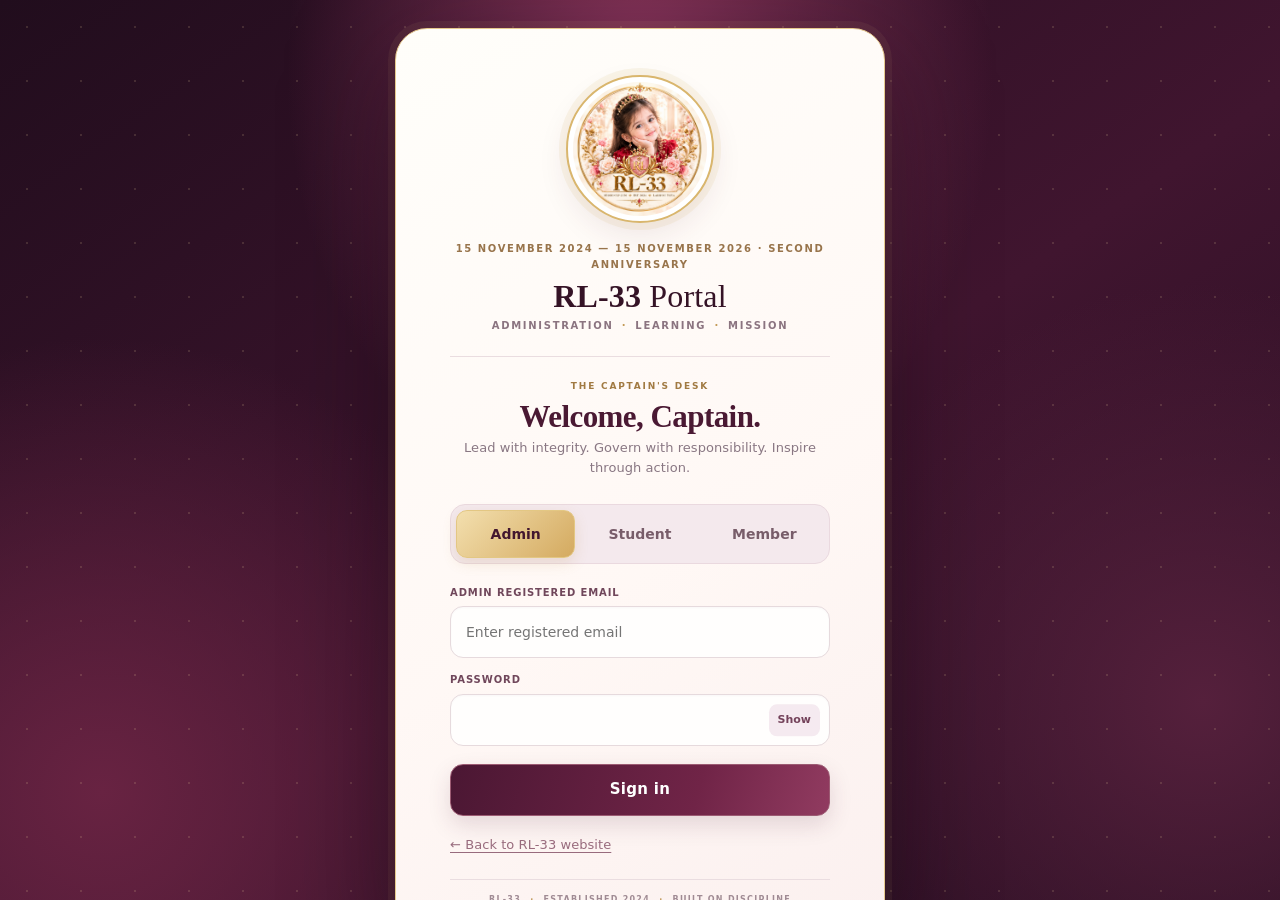
==== institute-portal/index.html @ 086f8e81 "Add files via upload" ====
<!doctype html>
<html lang="en">
<head>
<meta charset="utf-8">
<meta name="viewport" content="width=device-width,initial-scale=1">
<meta name="theme-color" content="#351326">

<title>RL-33 | Second Anniversary Royal Command Centre</title>

<meta name="description" content="RL-33 Second Anniversary 2026 Royal Command Centre provides secure member and institute management for Nursery to Class 8 students in Delhi, with student progress tracking, learning support and educational resources.">

<meta name="robots" content="index, follow">

<style>
:root{--nav:#071a3a;--nav2:#0e2b5e;--gold:#c99a35;--ink:#172033;--muted:#6b7890;--bg:#f5f7fb;--card:#fff;--line:#e5e9f1;--purple:#7157e8;--green:#14866f;--red:#c84655;--amber:#ad741c}*{box-sizing:border-box}body{margin:0;font:14px/1.5 Inter,system-ui,Segoe UI,sans-serif;background:var(--bg);color:var(--ink)}button,input,select,textarea{font:inherit}.hidden{display:none!important}.btn{border:0;border-radius:11px;padding:10px 15px;font-weight:800;cursor:pointer}.primary{background:linear-gradient(135deg,#183b76,#7157e8);color:#fff}.gold{background:linear-gradient(135deg,#a97920,#d7ad55);color:#fff}.light{background:#fff;border:1px solid var(--line);color:#42506a}.danger{background:#fff0f1;color:#b73545}.field{width:100%;padding:11px;border:1px solid #dce2ec;border-radius:10px;background:#fff}.grid2{display:grid;grid-template-columns:1fr 1fr;gap:14px}.grid3{display:grid;grid-template-columns:repeat(3,1fr);gap:14px}.card{background:#fff;border:1px solid var(--line);border-radius:18px;box-shadow:0 8px 28px #1720330b}.pad{padding:20px}.muted{color:var(--muted)}.badge{display:inline-block;padding:5px 9px;border-radius:20px;font-size:11px;font-weight:800;background:#edf1f7}.ok{background:#e6f8f2;color:#14715f}.warn{background:#fff3dc;color:#94600d}.bad{background:#ffebee;color:#ae3847}.login{position:fixed;inset:0;z-index:50;display:grid;place-items:center;padding:20px;background:radial-gradient(circle at 80% 0,#263e76,#09162e 55%,#050b16)}.login-card{width:min(470px,100%);background:#fff;border-radius:25px;padding:28px;box-shadow:0 30px 90px #0008}.login-brand{display:flex;align-items:center;gap:14px}.login-brand img{width:64px;height:64px;object-fit:contain}.tabs{display:grid;grid-template-columns:repeat(3,1fr);gap:6px;background:#f0f3f8;padding:5px;border-radius:13px;margin:20px 0}.tabs button{border:0;background:transparent;padding:10px;border-radius:9px;font-weight:800;color:#6b7890}.tabs button.active{background:#fff;color:#173b77;box-shadow:0 3px 12px #00000012}.shell{min-height:100vh;display:flex}.side{width:250px;background:linear-gradient(170deg,#06152f,#0b2856);color:#dce5f4;padding:20px 14px;position:fixed;inset:0 auto 0 0;overflow:auto}.side-brand{display:flex;gap:11px;align-items:center;padding:8px 8px 20px;border-bottom:1px solid #ffffff20}.side-brand img{width:44px;height:44px;object-fit:contain;background:#fff;border-radius:12px}.nav{display:grid;gap:5px;margin-top:18px}.nav button{border:0;background:transparent;color:#b9c6da;text-align:left;padding:11px 13px;border-radius:10px;font-weight:700}.nav button:hover,.nav button.active{background:#ffffff13;color:#fff}.main{margin-left:250px;min-width:0;width:100%}.top{height:70px;background:#ffffffee;border-bottom:1px solid var(--line);display:flex;align-items:center;justify-content:space-between;padding:0 28px;position:sticky;top:0;z-index:5}.content{padding:26px;max-width:1500px;margin:auto}.page{display:none}.page.active{display:block}.hero{padding:26px;border-radius:22px;background:linear-gradient(135deg,#071a3a,#173b77 60%,#7157e8);color:#fff;margin-bottom:20px}.hero.goldhero{background:linear-gradient(135deg,#061b3e,#0c326f 70%,#a97920)}.hero h1{margin:4px 0;font-size:30px}.stats{display:grid;grid-template-columns:repeat(4,1fr);gap:14px;margin:18px 0}.stat{padding:18px;background:#fff;border:1px solid var(--line);border-radius:16px}.stat b{display:block;font-size:26px;margin-top:7px}.workspace{display:grid;grid-template-columns:1fr 1fr;gap:18px}.workspace .card{padding:25px;min-height:220px}.workspace h2{margin:5px 0}.workspace .icon{font-size:34px}.toolbar{display:flex;gap:10px;flex-wrap:wrap;align-items:center;margin:14px 0}.toolbar .field{max-width:250px}.tablewrap{overflow:auto}table{width:100%;border-collapse:collapse;white-space:nowrap}th,td{padding:12px 14px;border-bottom:1px solid #edf0f5;text-align:left}th{font-size:10px;text-transform:uppercase;color:#7c899d;background:#fafbfd}.section-head{display:flex;align-items:center;justify-content:space-between;gap:12px;margin-bottom:15px}.modalbg{position:fixed;inset:0;background:#07111e99;display:none;align-items:center;justify-content:center;padding:15px;z-index:60}.modalbg.show{display:flex}.modal{background:#fff;border-radius:20px;width:min(650px,100%);max-height:92vh;overflow:auto}.modal h2{margin:0}.modalhead,.modalfoot{padding:18px 21px;border-bottom:1px solid var(--line);display:flex;justify-content:space-between;gap:10px}.modalfoot{border:0;border-top:1px solid var(--line);justify-content:flex-end}.form{padding:20px}.form label{display:block;font-size:11px;font-weight:800;color:#66758c;margin:7px 0 5px}.member-shell,.student-shell{min-height:100vh;background:#f6f8fc}.portal-top{background:#071a3a;color:#fff;padding:16px 22px;display:flex;align-items:center;justify-content:space-between}.portal-wrap{max-width:1120px;margin:auto;padding:22px}.mission{background:linear-gradient(135deg,#071a3a,#123c7b 70%,#bd8b2f);color:#fff;border-radius:22px;padding:24px}.score{font-size:38px;font-weight:900}.progressbar{height:9px;background:#ffffff2a;border-radius:10px;overflow:hidden}.progressbar span{display:block;height:100%;background:#e0b65f}.notice{border-left:4px solid var(--gold);padding:13px 15px;background:#fff9e9;border-radius:10px;margin:10px 0}.report-paper{max-width:820px;margin:auto;background:#fff;border:1px solid var(--line);padding:28px;border-radius:16px}.toast{position:fixed;right:20px;bottom:20px;background:#111d33;color:#fff;padding:12px 16px;border-radius:12px;opacity:0;transform:translateY(10px);transition:.2s;z-index:99}.toast.show{opacity:1;transform:none}@media(max-width:850px){.side{width:210px}.main{margin-left:210px}.stats{grid-template-columns:1fr 1fr}.workspace,.grid2,.grid3{grid-template-columns:1fr}}@media(max-width:650px){.side{display:none}.main{margin-left:0}.content,.portal-wrap{padding:14px}.stats{grid-template-columns:1fr 1fr}.hero h1{font-size:24px}.top{padding:0 14px}}@media print{body *{visibility:hidden!important}.printable,.printable *{visibility:visible!important}.printable{position:absolute;left:0;top:0;width:100%;border:0!important}}

.mission-grid{display:grid;grid-template-columns:repeat(2,minmax(0,1fr));gap:16px}.mission-card{position:relative;overflow:hidden;padding:20px;border-radius:18px;background:linear-gradient(145deg,#081a39,#123d79);color:#fff;box-shadow:0 12px 32px #071a3a22}.mission-card.character{background:linear-gradient(145deg,#173c34,#176f5b)}.mission-card .meta{display:flex;gap:7px;flex-wrap:wrap;margin:9px 0}.mission-card .chip{padding:4px 8px;border-radius:999px;background:#ffffff1d;font-size:11px;font-weight:800}.mission-card .days{font-size:24px;font-weight:900}.kpi-grid{display:grid;grid-template-columns:repeat(4,1fr);gap:12px}.kpi{padding:16px;border:1px solid var(--line);border-radius:15px;background:#fff}.kpi strong{display:block;font-size:23px;margin-top:4px}.report-tabs{display:flex;gap:8px;flex-wrap:wrap;margin:14px 0}.report-tabs button.active{background:#071a3a;color:#fff}.subhero{display:flex;justify-content:space-between;gap:18px;align-items:flex-end}.academic-box{border-top:4px solid #315da8}.character-box{border-top:4px solid #23836d}.mini-progress{height:7px;background:#e8edf5;border-radius:10px;overflow:hidden;margin-top:7px}.mini-progress span{display:block;height:100%;background:linear-gradient(90deg,#c99a35,#7157e8)}.mission-admin-card{padding:16px;border:1px solid var(--line);border-radius:15px;margin:10px 0;background:#fff}.mission-admin-card .row{display:flex;justify-content:space-between;gap:12px;align-items:flex-start}.report-summary{display:grid;grid-template-columns:repeat(3,1fr);gap:10px;margin:14px 0}.report-summary>div{padding:12px;border:1px solid var(--line);border-radius:12px}.report-summary b{display:block;font-size:18px}.category-pill{font-size:10px;text-transform:uppercase;font-weight:900;letter-spacing:.05em;padding:4px 8px;border-radius:999px;background:#e9efff;color:#284f91}.category-pill.character{background:#e5f6f0;color:#176b59}@media(max-width:700px){.mission-grid,.kpi-grid,.report-summary{grid-template-columns:1fr 1fr}.subhero{display:block}}@media(max-width:430px){.mission-grid,.kpi-grid,.report-summary{grid-template-columns:1fr}}

/* RL-33 premium visual layer: navy, antique gold and ivory */
:root{--nav:#08162d;--nav2:#17365d;--gold:#c7a052;--ink:#182438;--muted:#6c7482;--bg:#f7f4ec;--card:#fffdf8;--line:#e8dfce;--purple:#17365d;--green:#176b59;--amber:#a77927}
body{background:var(--bg);color:var(--ink);letter-spacing:.005em}
.btn{border-radius:12px;transition:transform .18s ease,box-shadow .18s ease,filter .18s ease}
.btn:hover{filter:brightness(1.04);box-shadow:0 6px 18px #08162d18;transform:translateY(-1px)}
.primary{background:linear-gradient(135deg,#0b2345,#173e70)}
.gold{background:linear-gradient(135deg,#a87c2b,#e0c078);color:#fff}
.card,.stat,.kpi,.mission-admin-card{border-color:#e8dfce;box-shadow:0 8px 24px #1824380a}
.login{background:radial-gradient(ellipse at 50% 0%,#243f68 0%,#102747 42%,#061226 100%)}
.login-card{background:#fffdf8;border:1px solid #d8c18a;border-radius:26px;box-shadow:0 28px 80px #0006;max-width:490px}
.login-brand img{border-radius:50%;background:#fff;padding:4px}
.login-card h1{color:#10213b;letter-spacing:-.025em}
.tabs{background:#eee8dc;border:1px solid #e3d7c1}
.tabs button.active{color:#10213b;box-shadow:0 3px 12px #10213b18;border:1px solid #ead9ae}
.field{border-color:#ded8cc;border-radius:12px;min-height:44px;color:#172033}
.field:focus{outline:2px solid #c7a05266;border-color:#b38a3c}
.side{background:linear-gradient(180deg,#07152d,#0b2345);border-right:1px solid #c7a05225}
.side-brand{border-bottom-color:#c7a05245}.side-brand img{border:1px solid #c7a052;border-radius:14px}
.nav button{border-radius:11px;transition:background .15s ease,color .15s ease}
.nav button:hover,.nav button.active{background:linear-gradient(100deg,#ffffff19,#c7a05218);color:#f5d992;box-shadow:inset 3px 0 #c7a052}
.top{background:#fffdf8ed;border-bottom-color:#e8dfce;backdrop-filter:blur(12px)}
.hero{background:linear-gradient(130deg,#08162d,#17365d 68%,#b18a3d);box-shadow:0 12px 30px #08162d18}
.hero.goldhero{background:linear-gradient(125deg,#08162d 0%,#17365d 68%,#b18a3d 100%)}
.mission{background:linear-gradient(125deg,#08162d,#173e70 72%,#b18a3d);box-shadow:0 12px 30px #08162d18}
.mission-card{background:linear-gradient(145deg,#08162d,#173e70);border:1px solid #d5bd8050}
.mission-card.character{background:linear-gradient(145deg,#123b35,#176b59)}
.mini-progress span{background:linear-gradient(90deg,#b18a3d,#e8cf8c)}
.portal-top{background:linear-gradient(100deg,#07152d,#102b4c);border-bottom:1px solid #c7a05255}
.notice{background:#fbf4e4;border-left-color:#c7a052}
.report-tabs button.active{background:#08162d;color:#f5d992;border-color:#c7a052}
@media(max-width:850px){.content{padding:18px}.side{width:210px}.main{margin-left:210px}}
@media(max-width:650px){.side{display:flex;position:relative;inset:auto;width:100%;height:auto;max-height:none;padding:10px;overflow:visible}.shell{display:flex;flex-direction:column}.side-brand{padding:4px 6px 10px}.side-brand img{width:36px;height:36px}.nav{display:flex;overflow-x:auto;gap:6px;margin-top:10px;padding-bottom:4px}.nav button{white-space:nowrap;flex:0 0 auto;padding:9px 11px}.nav hr{display:none}.main{margin-left:0;width:100%}.top{height:auto;min-height:62px;padding:12px 14px}.content,.portal-wrap{padding:13px}.hero{padding:20px;border-radius:18px}.hero h1{font-size:24px}.login{padding:14px}.login-card{padding:22px 18px}.portal-top{padding:13px 15px}.workspace,.grid2,.grid3{grid-template-columns:1fr}.stats,.kpi-grid,.report-summary{grid-template-columns:repeat(2,minmax(0,1fr))}.mission-grid{grid-template-columns:1fr}.section-head{align-items:flex-start;flex-wrap:wrap}}
@media(max-width:390px){.stats,.kpi-grid,.report-summary{grid-template-columns:1fr}.login-brand img{width:48px;height:48px}}


/* RL-33 premium design layer */
:root{--nav:#07152d;--nav2:#102d5b;--gold:#d5ad54;--ink:#18243a;--muted:#778197;--bg:#f5f3f7;--card:#fff;--line:#e7e1dc;--purple:#6951d8;--green:#167a68;--red:#c83d58;--pink:#d84d82;--amber:#b17a25}
body{background:radial-gradient(ellipse at 85% 0,#e9e3f3 0,transparent 35%),var(--bg);font-family:Inter,ui-sans-serif,system-ui,-apple-system,"Segoe UI",sans-serif}
.login{background:radial-gradient(ellipse at 15% 10%,#253f70 0,transparent 38%),radial-gradient(ellipse at 85% 80%,#6c244b 0,transparent 34%),linear-gradient(135deg,#050b18,#0b1c3b 60%,#11172d)}
.login-card{border:1px solid #e8d8ac;box-shadow:0 28px 100px #0007,0 0 0 5px #d6b45b12;border-radius:28px}.login-brand img{width:76px;height:76px;border-radius:18px;padding:4px;background:#fff9e9;border:1px solid #e5c979}.login-brand h1{font-family:Georgia,serif;letter-spacing:.3px;color:#0a1b37}.tabs button.active{background:linear-gradient(120deg,#f8e3a3,#c99a35);color:#091a35}
.side{background:linear-gradient(175deg,#061329,#0b2147 70%,#251b37);border-right:1px solid #d5ad5440;box-shadow:12px 0 35px #09162a12}.side-brand img{border:1px solid #d8b65e;box-shadow:0 0 0 3px #d8b65e20}.nav button{border-radius:12px;transition:.2s;text-align:left}.nav button:hover{background:#ffffff13;color:#fff;transform:translateX(2px)}.nav button.active{background:linear-gradient(100deg,#d5ad5430,#d84d8220);color:#ffe6a0;border:1px solid #d5ad544a}.top{backdrop-filter:blur(12px);background:#fffdfbf0;border-bottom:1px solid #e8e2dd}.content{padding:28px;max-width:1600px;margin:auto}.hero{background:linear-gradient(120deg,#0a1b37,#173c73 72%,#8d6525);border:1px solid #d5ad544d;box-shadow:0 18px 50px #10264c18}.goldhero{background:linear-gradient(115deg,#08172f 0%,#173d76 68%,#b7862e 100%)}.card,.stat{border:1px solid #e9e4df;box-shadow:0 12px 35px #0a1c3510;border-radius:20px}.btn{transition:transform .18s,box-shadow .18s}.btn:hover{transform:translateY(-1px);box-shadow:0 8px 20px #0a1c3520}.primary{background:linear-gradient(120deg,#173c78,#6550d7)}.gold{background:linear-gradient(120deg,#a87520,#e0bc62);color:#fff}.danger{background:#fff0f3;color:#bd294e}
.home-brandbar{position:relative;display:flex;align-items:center;gap:20px;padding:24px 28px;margin-bottom:20px;border-radius:24px;color:#fff;background:radial-gradient(circle at 85% 15%,#d84d822e,transparent 28%),linear-gradient(115deg,#061329,#102e5e 72%,#34233e);border:1px solid #d5ad5466;overflow:hidden;box-shadow:0 18px 45px #07152d22}.home-brandbar img{width:100px;height:100px;object-fit:contain;border-radius:50%;background:#fff9e9;border:3px solid #d8b65e;box-shadow:0 0 0 7px #d5ad5420}.home-brandbar span{font-size:10px;letter-spacing:3px;color:#f0d58d;font-weight:900}.home-brandbar h1{font:700 clamp(28px,4vw,44px)/1.1 Georgia,serif;margin:8px 0;color:#fff}.home-brandbar h1 em{font-style:normal;color:#f0d58d}.home-brandbar p{margin:0;color:#c5d1e5}.brand-seal{margin-left:auto;flex:0 0 78px;width:78px;height:78px;border:1px solid #d5ad54;border-radius:50%;display:grid;place-content:center;text-align:center;color:#f0d58d;font:22px Georgia,serif;transform:rotate(8deg);background:#ffffff08}.brand-seal b{font-size:30px}.feature-card{padding:26px!important;position:relative;overflow:hidden}.feature-card:after{content:"";position:absolute;width:140px;height:140px;border-radius:50%;right:-55px;top:-55px;background:#d5ad5412}.member-feature{border-top:4px solid #d5ad54}.institute-feature{border-top:4px solid #6550d7}.home-section-head{margin-top:30px}.quick-grid{display:grid;grid-template-columns:repeat(4,minmax(0,1fr));gap:13px}.quick-tile{min-height:125px;border:1px solid #e6e0dc;border-radius:17px;padding:17px;text-align:left;display:flex;flex-direction:column;align-items:flex-start;gap:7px;background:#fff;cursor:pointer;box-shadow:0 8px 22px #07152d0a;transition:transform .2s,box-shadow .2s}.quick-tile:hover{transform:translateY(-3px);box-shadow:0 15px 30px #07152d17}.quick-tile span{display:grid;place-items:center;width:36px;height:36px;border-radius:12px;font-size:19px;background:#f4ecd8;color:#10264a}.quick-tile b{font-size:14px;color:#18243a}.quick-tile small{font-size:11px;color:#778197}.pink-tile{border-top:3px solid #d84d82}.pink-tile span{background:#ffedf4}.red-tile{border-top:3px solid #c83d58}.red-tile span{background:#fff0f2}.gold-tile{border-top:3px solid #c99a35}.navy-tile{border-top:3px solid #173c78}.contact-strip{display:flex;align-items:center;gap:16px;padding:20px;margin-top:24px;border-radius:18px;background:linear-gradient(110deg,#fff,#fbf5e9);border:1px solid #e4d4ad}.contact-mark{display:grid;place-items:center;flex:0 0 56px;height:56px;border-radius:16px;background:#0a1b37;color:#f0d58d;font:700 15px Georgia,serif;border:1px solid #d5ad54}.contact-strip p{margin:3px 0;color:#778197}.contact-strip a{color:#193f79;font-weight:700;text-decoration:none}.contact-strip a:hover{text-decoration:underline}
.side-toggle{position:fixed;z-index:45;left:258px;top:14px;width:38px;height:38px;border:1px solid #d5ad54;border-radius:12px;background:#0b1b35;color:#f3d98f;font-size:22px;cursor:pointer;box-shadow:0 6px 18px #07152d30}.shell.sidebar-collapsed .side{transform:translateX(-105%)}.shell.sidebar-collapsed .main{margin-left:0}.shell.sidebar-collapsed .side-toggle{left:14px}.side{transition:transform .25s ease}.main{transition:margin-left .25s ease}
@media(max-width:950px){.quick-grid{grid-template-columns:repeat(3,minmax(0,1fr))}.brand-seal{display:none}}
@media(max-width:650px){.content{padding:14px}.home-brandbar{padding:18px;gap:13px}.home-brandbar img{width:66px;height:66px}.home-brandbar span{letter-spacing:1.5px;font-size:8px}.home-brandbar h1{font-size:27px}.quick-grid{grid-template-columns:repeat(2,minmax(0,1fr));gap:9px}.quick-tile{padding:13px;min-height:115px}.side{position:fixed;z-index:40;inset:0 auto 0 0;width:min(290px,84vw);height:100dvh;display:block;transform:translateX(-105%);overflow:auto;padding:18px 14px}.shell.mobile-nav-open .side{transform:translateX(0)}.shell .main{margin-left:0}.side-toggle{left:12px;top:12px}.shell.sidebar-collapsed .side{transform:translateX(-105%)}.shell.sidebar-collapsed .side-toggle{left:12px}.top{padding-left:60px}.shell.mobile-nav-open:after{content:"";position:fixed;inset:0;background:#06132980;z-index:35}.nav{display:grid;overflow:visible}.nav button{white-space:normal}.nav hr{display:block}.workspace,.grid2,.grid3{grid-template-columns:1fr}}
@media print{.side-toggle,.side{display:none!important}.main{margin:0!important}.content{padding:0!important}}


/* RL-33 Premium Member Reports */
#page-memberreports .toolbar{
  display:grid;grid-template-columns:minmax(190px,1.2fr) minmax(190px,1fr) minmax(160px,.9fr) minmax(150px,.8fr) minmax(150px,.8fr);
  gap:10px;align-items:center;background:linear-gradient(135deg,#fff,#f8f6ff);
  border:1px solid #e7e2ef;border-radius:18px;padding:14px;box-shadow:0 8px 24px rgba(25,35,65,.05)
}
#page-memberreports .toolbar .field{min-width:0;width:100%;min-height:46px;border-radius:12px}
#page-memberreports .report-paper{border:1px solid #e7e3ec;border-radius:22px;box-shadow:0 14px 36px rgba(25,35,65,.07);overflow:hidden}
#page-memberreports .report-paper h1{letter-spacing:-.035em}
.rl-report-hero{padding:22px 24px;background:linear-gradient(125deg,#091a38,#203b69 62%,#9a7835);color:#fff;border-radius:18px;margin-bottom:20px}
.rl-report-hero .eyebrow{font-size:11px;letter-spacing:.18em;font-weight:900;color:#e8d49a}
.rl-report-hero h1{font-size:clamp(22px,3vw,32px);margin:8px 0;color:#fff}
.rl-report-hero p{margin:5px 0;color:#e7eaf2}
.rl-report-pills{display:flex;flex-wrap:wrap;gap:8px;margin-top:14px}
.rl-report-pill{padding:7px 11px;border:1px solid rgba(255,255,255,.25);background:rgba(255,255,255,.1);border-radius:999px;font-size:12px}
.rl-report-kpis{display:grid;grid-template-columns:repeat(4,minmax(0,1fr));gap:12px;margin:16px 0}
.rl-report-kpi{background:#fff;border:1px solid #e8e8ee;border-radius:15px;padding:14px;min-width:0}
.rl-report-kpi small{display:block;color:#737b8c;font-weight:700;font-size:11px;letter-spacing:.04em;text-transform:uppercase}
.rl-report-kpi strong{display:block;font-size:23px;color:#17243d;margin:5px 0;overflow-wrap:anywhere}
.rl-report-kpi span{font-size:12px;color:#7b8494}
.rl-report-section{margin:22px 0}
.rl-report-section h3{font-size:17px;margin:0 0 12px;color:#1b2942}
.rl-report-chart{display:grid;gap:12px;background:#fafbfe;border:1px solid #eceef4;border-radius:16px;padding:16px}
.rl-chart-row{display:grid;grid-template-columns:minmax(100px,150px) 1fr 52px;gap:10px;align-items:center;font-size:13px}
.rl-chart-track{height:12px;background:#e9edf4;border-radius:99px;overflow:hidden}
.rl-chart-fill{height:100%;border-radius:99px;background:linear-gradient(90deg,#315c9b,#c5a04d)}
.rl-report-note{padding:12px 14px;background:#f7f8fb;border-left:3px solid #b28b3c;border-radius:10px;color:#566176;font-size:13px}
.rl-report-table{width:100%;border-collapse:collapse;min-width:640px}
.rl-report-table th{background:#f3f5f9;color:#667085;font-size:11px;text-transform:uppercase;letter-spacing:.05em;text-align:left;padding:12px 10px}
.rl-report-table td{padding:12px 10px;border-bottom:1px solid #edf0f4;font-size:13px;color:#344054}
.rl-report-table tr:last-child td{border-bottom:0}
.rl-report-empty{padding:16px;text-align:center;color:#778195;background:#f8f9fc;border:1px dashed #d8deea;border-radius:12px}
@media(max-width:900px){#page-memberreports .toolbar{grid-template-columns:repeat(2,minmax(0,1fr))}.rl-report-kpis{grid-template-columns:repeat(2,minmax(0,1fr))}}
@media(max-width:560px){#page-memberreports .toolbar{grid-template-columns:1fr}.rl-report-hero{padding:18px}.rl-report-kpis{gap:8px}.rl-report-kpi{padding:11px}.rl-report-kpi strong{font-size:20px}.rl-chart-row{grid-template-columns:88px 1fr 42px;gap:7px;font-size:12px}}
@media print{
  #page-memberreports .toolbar,#page-memberreports .section-head>button{display:none!important}
  #page-memberreports .report-paper{box-shadow:none;border:0;border-radius:0}
  .rl-report-hero{print-color-adjust:exact;-webkit-print-color-adjust:exact}
  .rl-report-kpi,.rl-report-chart,.rl-report-note{break-inside:avoid}
}


/* Official RL-33 print identity and clean report pagination */
.rl-print-masthead{display:none}
.rl-report-footer{display:flex;justify-content:space-between;align-items:flex-end;gap:20px;border-top:2px solid #c6a45a;margin-top:30px;padding:14px 2px 4px;color:#24324a}
.rl-report-footer>div:first-child{display:grid;gap:4px}
.rl-report-footer b{font-size:12px;letter-spacing:.08em}
.rl-report-footer span{font-size:10px;color:#778195}
.rl-signature{min-width:180px;text-align:center}
.rl-signature i{display:block;border-bottom:1px solid #687386;height:25px}
@page{size:A4 portrait;margin:13mm}
@media print{
  html,body{background:#fff!important}
  body *{visibility:hidden!important}
  #page-memberreports,#page-memberreports *{visibility:visible!important}
  #page-memberreports{display:block!important;position:absolute!important;left:0!important;top:0!important;width:100%!important;margin:0!important;padding:0!important;background:#fff!important}
  #page-memberreports .section-head,#page-memberreports .toolbar{display:none!important}
  #page-memberreports .report-paper{display:block!important;position:relative!important;width:100%!important;margin:0!important;padding:0!important;border:0!important;border-radius:0!important;box-shadow:none!important;overflow:visible!important;background:#fff!important}
  .rl-print-masthead{display:flex!important;align-items:center;gap:13px;border-bottom:3px solid #b9974d;padding:0 0 12px;margin:0 0 15px}
  .rl-print-masthead img{width:66px;height:66px;object-fit:contain;border:1px solid #e7dfca;border-radius:50%;padding:3px;background:#fff}
  .rl-print-masthead>div:nth-child(2){display:grid;gap:3px;flex:1}
  .rl-print-masthead strong{font-size:23px;letter-spacing:.08em;color:#102342}
  .rl-print-masthead span{font-size:9px;letter-spacing:.11em;color:#987638;font-weight:800}
  .rl-print-masthead small{font-size:10px;color:#667085}
  .rl-print-document-tag{font-size:9px;line-height:1.5;text-align:right;letter-spacing:.08em;color:#8a6a2d;font-weight:900;border:1px solid #d7c28f;padding:7px 9px;border-radius:7px}
  .rl-report-hero{border-radius:10px!important;padding:15px 18px!important;margin-bottom:14px!important;background:#102342!important;print-color-adjust:exact!important;-webkit-print-color-adjust:exact!important}
  .rl-report-hero h1{font-size:23px!important}
  .rl-report-kpis{grid-template-columns:repeat(4,minmax(0,1fr))!important;gap:7px!important;margin:12px 0!important}
  .rl-report-kpi{padding:9px!important;border-radius:8px!important;break-inside:avoid!important}
  .rl-report-kpi strong{font-size:18px!important}
  .rl-report-section,.rl-report-chart,.rl-report-note{break-inside:avoid!important}
  .rl-report-chart{padding:11px!important}
  .rl-report-table{min-width:0!important;font-size:9px!important}
  .rl-report-table th,.rl-report-table td{padding:7px 6px!important;font-size:9px!important}
  #page-memberreports h2{font-size:17px!important}
  #page-memberreports h3{font-size:13px!important}
  #page-memberreports p{font-size:10px!important}
  .rl-report-footer{break-inside:avoid!important;margin-top:22px!important}
}



/* ==========================================================
   RL-33 SECOND ANNIVERSARY 2026 — ROYAL ROSE EDITION
   Visual-only redesign layer. Existing IDs, forms, routes,
   Supabase calls, authentication and data logic are preserved.
   ========================================================== */
:root{
 --nav:#260d20;--nav2:#4a1737;--gold:#c69a45;--ink:#2d1b29;
 --muted:#887582;--bg:#fbf5f3;--card:#fffdfb;--line:#eedde0;
 --purple:#8b3e70;--pink:#d65b83;--green:#27745e;--red:#b93655;--amber:#a66f29;
}
html{scroll-behavior:smooth}
body{background:radial-gradient(ellipse at 88% 0%,#f5dce5 0,transparent 31%),radial-gradient(ellipse at 0% 48%,#f8e8df 0,transparent 34%),#fbf5f3;color:var(--ink);font-family:Inter,ui-sans-serif,system-ui,-apple-system,"Segoe UI",sans-serif}
button,.btn{transition:transform .18s ease,box-shadow .18s ease,filter .18s ease}
.btn{border-radius:13px;letter-spacing:.01em}.btn:hover{transform:translateY(-2px);box-shadow:0 9px 24px #5b17331c}
.primary{background:linear-gradient(120deg,#7c234c,#b43d69 58%,#d66b8d);color:#fff}
.gold{background:linear-gradient(120deg,#9b6427,#c79843 55%,#e5c77f);color:#fff}
.light{background:#fffaf8;border:1px solid #ead8dc;color:#583346}
.danger{background:#fff0f2;color:#b52d50}
.field{background:#fffdfc;border:1px solid #ead8df;border-radius:13px;color:#321d2b;min-height:45px}
.field:focus{outline:3px solid #d65b8328;border-color:#c65a7d}
.card,.stat,.kpi,.mission-admin-card{background:linear-gradient(145deg,#fffefd,#fff9f7);border:1px solid #eedde0;border-radius:21px;box-shadow:0 12px 34px #55213b0d}
.login{background:radial-gradient(ellipse at 13% 12%,#6c244b 0,transparent 32%),radial-gradient(ellipse at 88% 83%,#9d315d 0,transparent 31%),radial-gradient(ellipse at 53% 48%,#45203e 0,transparent 42%),linear-gradient(135deg,#190b1d,#2d1027 52%,#160d20);padding:22px;overflow:auto}
.login:before{content:"";position:fixed;inset:0;pointer-events:none;opacity:.19;background-image:radial-gradient(circle at 12% 20%,#f7d6df 0 1px,transparent 2px),radial-gradient(circle at 85% 25%,#e9c77d 0 1px,transparent 2px),radial-gradient(circle at 72% 78%,#f7d6df 0 1px,transparent 2px);background-size:70px 70px,95px 95px,120px 120px}
.login-card{position:relative;width:min(540px,100%);padding:34px 34px 30px;background:linear-gradient(145deg,#fffefa,#fff7f4);border:1px solid #e5c98e;border-radius:30px;box-shadow:0 32px 100px #09040b80,0 0 0 6px #d5aa5520}
.login-brand{gap:19px;margin-bottom:7px}.login-brand img{width:100px;height:100px;object-fit:contain;border-radius:50%;padding:5px;background:#fff;border:2px solid #d5ae61;box-shadow:0 0 0 6px #d5ae6124,0 9px 24px #6d2b451c}
.login-brand small{display:block;color:#a27636;font-weight:900;letter-spacing:.16em;font-size:10px}
.login-brand h1{font:700 clamp(29px,5vw,39px)/1.08 Georgia,serif;color:#35152c;letter-spacing:.01em;margin:5px 0!important}
.login-brand .muted{color:#8b7180}
.tabs{background:#f5e8e7;border:1px solid #ead6d3;border-radius:15px;padding:6px;gap:7px;margin:24px 0}
.tabs button{border-radius:11px;color:#79596a;padding:12px 8px}
.tabs button.active{background:linear-gradient(120deg,#f4d88f,#c79743);color:#351b2a;box-shadow:0 5px 15px #9e6d3026;border:1px solid #dfbd73}
.login-card label{color:#5c3a4c;font-weight:700}
.login-card .primary{background:linear-gradient(110deg,#263b79,#7543a0 54%,#9c3971);min-height:48px;font-size:15px}
.login-card>a{color:#986b7d!important}
.side{width:270px;background:radial-gradient(circle at 90% 8%,#6e254c55,transparent 30%),linear-gradient(175deg,#210d22,#35142f 62%,#1c1025);border-right:1px solid #d4ad6544;box-shadow:12px 0 38px #36152b12;padding:22px 15px}
.side-brand{padding:10px 9px 22px;border-bottom:1px solid #d7b46a55;gap:14px}
.side-brand img{width:66px;height:66px;border-radius:50%;background:#fffaf4;padding:4px;border:2px solid #d7b46a;box-shadow:0 0 0 5px #d7b46a1c}
.side-brand b{font:700 25px Georgia,serif;letter-spacing:.04em;color:#fff3dc}
.side-brand small{font-size:9px!important;letter-spacing:.11em;line-height:1.5;color:#efc8d5!important}
.nav{gap:6px;margin-top:20px}.nav button{padding:12px 13px;border-radius:12px;color:#e6d1dc;font-weight:700;border:1px solid transparent}
.nav button:hover{background:#ffffff12;color:#ffe8bb;transform:translateX(2px)}
.nav button.active{background:linear-gradient(100deg,#d6a95335,#b8477430);border-color:#d6a95366;color:#ffe2a0;box-shadow:inset 3px 0 #e5c274}
.main{background:transparent}.top{height:76px;background:#fffaf8eF;border-bottom:1px solid #eedde0;backdrop-filter:blur(14px);padding:0 30px}
.top b{font:700 19px Georgia,serif;color:#4b1c38}.top .muted{color:#9a7b89}
.content{max-width:1600px;padding:30px}
.home-brandbar{padding:30px 32px;margin-bottom:22px;border-radius:27px;background:radial-gradient(circle at 84% 12%,#d85b833d,transparent 28%),radial-gradient(circle at 12% 100%,#c9974330,transparent 30%),linear-gradient(115deg,#260d24,#54183d 58%,#7b3157);border:1px solid #d5ad6590;box-shadow:0 20px 55px #45152e25}
.home-brandbar img{width:124px;height:124px;border:3px solid #e1c27a;background:#fffaf1;box-shadow:0 0 0 8px #d5ad5422,0 12px 28px #170a1833}
.home-brandbar span{font-size:10px;letter-spacing:2.7px;color:#f2d99b}
.home-brandbar h1{font:700 clamp(34px,4.5vw,50px)/1.05 Georgia,serif;margin:10px 0;color:#fff8ef}
.home-brandbar h1 em{color:#f2d18a}.home-brandbar p{color:#f0d9e2;font-size:14px}
.brand-seal{border:1px solid #e0bf73;color:#f4d995;background:#ffffff0c;font-family:Georgia,serif}
.hero{background:radial-gradient(circle at 90% 15%,#e1ad7330,transparent 26%),linear-gradient(120deg,#2b1028,#6c234b 62%,#a24a66);border:1px solid #d3a85c66;box-shadow:0 16px 42px #48142d1a;border-radius:25px}
.hero.goldhero{background:radial-gradient(circle at 90% 15%,#f1d28c55,transparent 28%),linear-gradient(120deg,#260e25,#6a244a 60%,#a97537)}
.hero h1{font:700 clamp(27px,4vw,38px)/1.12 Georgia,serif}
.workspace{gap:20px}.workspace .card{min-height:245px;padding:28px;border-radius:24px}.feature-card{background:linear-gradient(145deg,#fffefa,#fff5f4)}
.member-feature{border-top:5px solid #c79b49}.institute-feature{border-top:5px solid #bd5279}
.workspace h2{font:700 26px Georgia,serif;color:#421a34}.workspace .icon{font-size:40px}
.quick-grid{gap:15px}.quick-tile{background:linear-gradient(145deg,#fffefd,#fff8f6);border-color:#eddde0;border-radius:19px;box-shadow:0 9px 25px #4b1b330c;min-height:136px;padding:18px}
.quick-tile:hover{box-shadow:0 16px 32px #4b1b3318}.quick-tile b{color:#442038}.quick-tile small{color:#927b87}.quick-tile span{width:42px;height:42px;border-radius:14px;background:#f8e5e9;color:#7c2c50}
.pink-tile{border-top:4px solid #d65b83}.red-tile{border-top:4px solid #b93655}.gold-tile{border-top:4px solid #c69a45}.navy-tile{border-top:4px solid #693254}
.section-head h1,.section-head h2,#page-institute h1{font-family:Georgia,serif;color:#492039}
.stat,.kpi{padding:20px}.stat b{color:#632746;font-size:29px}.kpi strong{color:#632746}
.portal-top{position:relative;min-height:82px;padding:15px 28px 15px 105px;background:radial-gradient(circle at 95% 0,#d45c8240,transparent 30%),linear-gradient(105deg,#250d23,#5a1d42 68%,#8a3d5c);border-bottom:2px solid #d3ad67;box-shadow:0 8px 24px #37142a20}
.portal-top:before{content:"";position:absolute;left:24px;top:50%;transform:translateY(-50%);width:62px;height:62px;border-radius:50%;background:#fffaf1 url('logo.png') center/contain no-repeat;border:2px solid #dfbf77;box-shadow:0 0 0 5px #d5ad5424}
.portal-top b{font:700 20px Georgia,serif;letter-spacing:.02em;color:#fff2df}
.portal-top .btn{background:#fff8f1;color:#5b2741;border:1px solid #e5ca91}
.portal-wrap{max-width:1320px;padding:28px}
.member-shell,.student-shell{background:radial-gradient(ellipse at 100% 0,#f3dce5 0,transparent 28%),linear-gradient(180deg,#fcf7f5,#f8f1f1);color:#321d2c}
.mission{position:relative;overflow:hidden;background:radial-gradient(circle at 92% 10%,#e5bd7555,transparent 27%),linear-gradient(120deg,#2a1028,#622047 65%,#9b603e);border:1px solid #d6b06b;box-shadow:0 18px 44px #45172e20;border-radius:27px;padding:30px}
.mission:after{content:"RL-33  •  SECOND ANNIVERSARY 2026";display:block;margin-top:17px;padding-top:12px;border-top:1px solid #f0d69a66;color:#f3d99c;font-size:9px;font-weight:900;letter-spacing:.2em}
.mission h1{font:700 clamp(30px,4vw,42px) Georgia,serif;color:#fff8ef}.score{color:#f6d78d;font:700 42px Georgia,serif}
.mission-card{border:1px solid #d6ad6d88;border-radius:22px;background:radial-gradient(circle at 100% 0,#d85b8330,transparent 30%),linear-gradient(140deg,#2b1028,#622047 65%,#7d3458);box-shadow:0 14px 34px #40142b1c}
.mission-card.character{background:radial-gradient(circle at 100% 0,#e9c77c35,transparent 30%),linear-gradient(140deg,#3d1932,#6b3151 70%,#9b653e)}
.progressbar{background:#ffffff35}.progressbar span{background:linear-gradient(90deg,#e3b65f,#ffe5a2)}
.kpi-grid .kpi,.grid2 .card,.report-paper{border-radius:20px}.academic-box{border-top:4px solid #bd5279}.character-box{border-top:4px solid #c69a45}
.notice{background:#fff5e7;border-left:4px solid #c69a45;border-radius:12px;color:#67472f}
.badge,.category-pill{background:#f7e7ec;color:#8a3659}.ok{background:#e7f5ed;color:#236c51}.warn{background:#fff3dc;color:#94600d}.bad{background:#ffebef;color:#ae3847}
.modal{border:1px solid #e7c98b;box-shadow:0 25px 80px #2a0d1e40;border-radius:24px}.modalhead{background:#fff7f4}.modalhead h2{font-family:Georgia,serif;color:#4d1e39}
.contact-strip{background:linear-gradient(110deg,#fffdfa,#f9e9e9);border-color:#e8d2d5;border-radius:20px}.contact-mark{background:linear-gradient(135deg,#431632,#852f58);border-color:#d4ad67;color:#f4d995}
th{background:#fbf0f1;color:#865d70}th,td{border-bottom-color:#f0e2e5}
.rl-report-hero{background:linear-gradient(120deg,#2b1028,#74294e 65%,#a97839)!important;border:1px solid #d7b36d!important}
.rl-report-kpi{border-color:#eedde0!important;background:#fffaf8!important}.rl-chart-fill,.mini-progress span{background:linear-gradient(90deg,#b73e68,#d7a74d)!important}
.report-tabs button.active{background:linear-gradient(110deg,#521b3c,#8d365d)!important;color:#ffe6ad!important;border-color:#d6ad67!important}
@media(max-width:950px){.side{width:245px}.main{margin-left:245px}.content{padding:22px}}
@media(max-width:650px){.login-card{padding:25px 19px;border-radius:24px}.login-brand{gap:13px}.login-brand img{width:76px;height:76px}.side{width:min(290px,86vw)}.top{padding-left:60px}.content,.portal-wrap{padding:15px}.home-brandbar{padding:20px 17px;gap:14px;border-radius:22px}.home-brandbar img{width:76px;height:76px}.home-brandbar h1{font-size:29px}.home-brandbar span{font-size:8px;letter-spacing:1.2px}.portal-top{padding:13px 14px 13px 82px;min-height:72px}.portal-top:before{left:13px;width:52px;height:52px}.portal-top b{font-size:16px}.mission{padding:21px;border-radius:22px}.score{font-size:33px}.workspace,.grid2,.grid3{grid-template-columns:1fr}.quick-grid{grid-template-columns:repeat(2,minmax(0,1fr));gap:10px}.quick-tile{min-height:120px;padding:13px}.stats,.kpi-grid,.report-summary{grid-template-columns:repeat(2,minmax(0,1fr))}}
@media(max-width:390px){.login-brand img{width:64px;height:64px}.login-brand h1{font-size:27px}.login-card{padding:21px 15px}.quick-grid{grid-template-columns:1fr 1fr}.home-brandbar h1{font-size:25px}}
@media(prefers-reduced-motion:reduce){*,*:before,*:after{scroll-behavior:auto!important;transition:none!important}}



/* ============================================================
   RL-33 ROYAL ANNIVERSARY SIGNATURE UI — FINAL DESIGN SYSTEM
   Visual layer only. All existing IDs, data bindings, forms,
   Supabase operations, authentication and navigation are intact.
   ============================================================ */
:root{
 --rl-wine:#351326;--rl-wine-2:#57203f;--rl-rose:#9b3f65;--rl-pink:#c66a88;
 --rl-gold:#c8a15a;--rl-gold-light:#ead5a4;--rl-ivory:#fbf7f1;--rl-paper:#fffdfa;
 --rl-ink:#352331;--rl-muted:#8b7882;--rl-line:#eadfe1;--rl-shadow:0 16px 42px rgba(64,24,48,.075);
}
html{scroll-behavior:smooth;scroll-padding-top:92px}
body{font-family:Inter,"Aptos",system-ui,-apple-system,"Segoe UI",sans-serif;background:radial-gradient(ellipse at 92% 0%,#f3dce4 0,transparent 30%),radial-gradient(ellipse at 0% 58%,#f5e8dc 0,transparent 32%),var(--rl-ivory);color:var(--rl-ink);font-size:14px;line-height:1.58}
::selection{background:#e8c6d2;color:#351326}
::-webkit-scrollbar{width:9px;height:9px}::-webkit-scrollbar-track{background:#f5edf0}::-webkit-scrollbar-thumb{background:linear-gradient(var(--rl-rose),var(--rl-gold));border:2px solid #f5edf0;border-radius:20px}
h1,h2,h3,h4,.home-brandbar h1,.hero h1,.mission h1,.workspace h2,.section-head h1,.section-head h2{font-family:Georgia,"Times New Roman",serif;letter-spacing:-.025em}
h1,h2,h3{color:var(--rl-wine)}
p{line-height:1.65}
/* Login / access gate */
.login{background:radial-gradient(ellipse at 15% 12%,#8d3c62 0,transparent 29%),radial-gradient(ellipse at 88% 82%,#a56a4d 0,transparent 25%),linear-gradient(135deg,#1c0b1b,#3a1530 52%,#1d1020);padding:24px}
.login:before{content:"";position:fixed;inset:0;pointer-events:none;opacity:.15;background-image:radial-gradient(circle,#f3d99d 1px,transparent 1.5px);background-size:54px 54px}
.login-card{position:relative;width:min(490px,100%);padding:34px;background:linear-gradient(145deg,#fffefa,#fbf1f0);border:1px solid #d7b66f;border-radius:28px;box-shadow:0 30px 90px #16071280,0 0 0 7px #d5ad5420}
.login-brand{padding-bottom:22px;border-bottom:1px solid #ead8d9}.login-brand img{width:78px;height:78px;border-radius:50%;padding:4px;border:2px solid var(--rl-gold);box-shadow:0 0 0 5px #d7b66f25}
.login-brand h1{font:700 32px/1.05 Georgia,serif!important;color:var(--rl-wine)!important}
.login-card label{display:block;margin:12px 0 6px;font-size:11px;font-weight:800;letter-spacing:.08em;text-transform:uppercase;color:#765568}
.tabs{background:#f2e7e8;border:1px solid #ead8dc;padding:5px;border-radius:14px}.tabs button{border-radius:10px;color:#826c78}.tabs button.active{background:linear-gradient(130deg,#4b1838,#8c365d);color:#fff0d1;border:1px solid #d2ac69;box-shadow:0 5px 14px #42162e28}
/* Main shell / navigation */
.shell{background:transparent}.side{width:264px;padding:22px 16px;background:radial-gradient(ellipse at 100% 0,#8c345b55,transparent 30%),linear-gradient(180deg,#2b1027,#40152f 52%,#210f22);border-right:1px solid #d0a65c66;box-shadow:12px 0 38px #34152b12;transition:width .25s ease,transform .25s ease}
.side-brand{padding:10px 9px 23px;border-bottom:1px solid #d7b46a55;gap:14px}.side-brand img{width:66px;height:66px;border-radius:50%;background:#fffaf4;padding:4px;border:2px solid #d7b46a;box-shadow:0 0 0 5px #d7b46a1c}.side-brand b{font:700 25px Georgia,serif;letter-spacing:.04em;color:#fff3dc}.side-brand small{font-size:9px!important;letter-spacing:.11em;line-height:1.5;color:#efc8d5!important}
.nav{gap:6px;margin-top:21px}.nav button{position:relative;display:flex;align-items:center;gap:11px;padding:12px 13px;border-radius:12px;color:#e6d1dc;font-weight:700;letter-spacing:.005em;border:1px solid transparent;transition:background .2s,color .2s,transform .2s}.nav button:before{content:"";width:7px;height:7px;flex:0 0 7px;border:1.5px solid #d8b66f;border-radius:2px;transform:rotate(45deg);opacity:.85}.nav button[data-page="home"]:before{border-radius:50%;background:#d8b66f}.nav button[data-page="institute"]:before{border-radius:2px;width:9px;height:9px}.nav button:hover{background:#ffffff12;color:#ffe8bb;transform:translateX(2px)}.nav button.active{background:linear-gradient(100deg,#d6a95335,#b8477430);border-color:#d6a95366;color:#ffe2a0;box-shadow:inset 3px 0 #e5c274,0 6px 18px #160a1b25}.nav hr{border:0;border-top:1px solid #ffffff20!important;margin:10px 3px}
.main{margin-left:264px;min-height:100vh}.top{height:78px;background:#fffaf8ed;border-bottom:1px solid #ead9dd;backdrop-filter:blur(16px);padding:0 32px;box-shadow:0 5px 22px #40172b08}.top b{font:700 20px Georgia,serif;color:var(--rl-wine)}.top .muted{color:#9a7b89}.content{max-width:1640px;padding:30px 32px 42px}
/* Hero and workspace cards */
.home-brandbar{padding:30px 34px;margin-bottom:22px;border-radius:27px;background:radial-gradient(circle at 84% 12%,#d85b833d,transparent 28%),radial-gradient(circle at 12% 100%,#c9974330,transparent 30%),linear-gradient(115deg,#260d24,#54183d 58%,#7b3157);border:1px solid #d5ad6590;box-shadow:0 20px 55px #45152e25}.home-brandbar img{width:116px;height:116px;border:3px solid #e1c27a;background:#fffaf1;box-shadow:0 0 0 8px #d5ad5422,0 12px 28px #170a1833}.home-brandbar span{font-size:10px;letter-spacing:2.7px;color:#f2d99b}.home-brandbar h1{font:700 clamp(34px,4.5vw,50px)/1.05 Georgia,serif;margin:10px 0;color:#fff8ef}.home-brandbar h1 em{color:#f2d18a}.home-brandbar p{color:#f0d9e2;font-size:14px}.brand-seal{border:1px solid #e0bf73;color:#f4d995;background:#ffffff0c;font-family:Georgia,serif}
.hero{padding:30px 32px;background:radial-gradient(circle at 90% 15%,#e1ad7330,transparent 26%),linear-gradient(120deg,#2b1028,#6c234b 62%,#a24a66);border:1px solid #d3a85c66;box-shadow:0 16px 42px #48142d1a;border-radius:25px}.hero.goldhero{background:radial-gradient(circle at 90% 15%,#f1d28c55,transparent 28%),linear-gradient(120deg,#260e25,#6a244a 60%,#a97537)}.hero h1{font:700 clamp(28px,3.8vw,39px)/1.12 Georgia,serif;color:#fff8ef}.hero p{max-width:760px;color:#f2e4e9}
.workspace{gap:20px}.workspace .card{min-height:238px;padding:28px;border-radius:24px;position:relative;overflow:hidden}.feature-card{background:linear-gradient(145deg,#fffefa,#fff5f4);box-shadow:var(--rl-shadow)}.feature-card:after{content:"";position:absolute;width:180px;height:180px;border-radius:50%;right:-78px;top:-90px;background:radial-gradient(circle,#d6a95320,transparent 70%)}.member-feature{border-top:4px solid var(--rl-gold)}.institute-feature{border-top:4px solid var(--rl-pink)}.workspace h2{font:700 27px Georgia,serif;color:#421a34}.workspace .icon{display:grid;place-items:center;width:54px;height:54px;border-radius:17px;background:#f7e7ec;color:#7d3153;font:700 15px Georgia,serif;letter-spacing:.05em;border:1px solid #efd4dc}.workspace .institute-icon{background:#f7eee0;color:#926b2c;border-color:#ead8b5}
/* Quick access: compact, consistent functional tiles */
.quick-grid{grid-template-columns:repeat(3,minmax(0,1fr));gap:16px}.quick-tile{position:relative;min-height:132px;padding:19px 20px;border:1px solid #eadde0;border-radius:19px;background:linear-gradient(145deg,#fffefd,#fff8f6);box-shadow:0 9px 25px #4b1b330c;gap:8px;transition:transform .22s ease,box-shadow .22s ease,border-color .22s ease}.quick-tile:after{content:"";position:absolute;right:0;top:0;width:76px;height:76px;border-radius:0 18px 0 76px;background:linear-gradient(135deg,#f7e9e8aa,transparent);pointer-events:none}.quick-tile:hover{transform:translateY(-4px);box-shadow:0 17px 34px #4b1b3318;border-color:#d9b977}.quick-tile b{font-size:14px;color:#442038;letter-spacing:.005em}.quick-tile small{font-size:11px;color:#927b87}.quick-tile .tile-icon{display:grid;place-items:center;width:40px;height:40px;border-radius:13px;background:#f8e5e9;color:#7c2c50;font:800 10px Inter,system-ui,sans-serif;letter-spacing:.1em;border:1px solid #efd5dd;box-shadow:inset 0 1px #fff}
.pink-tile{border-top:3px solid #d65b83}.red-tile{border-top:3px solid #b93655}.gold-tile{border-top:3px solid #c69a45}.navy-tile{border-top:3px solid #693254}
.section-head{margin-bottom:17px}.section-head h1,.section-head h2,#page-institute h1{font-family:Georgia,serif;color:#492039}.home-section-head{margin-top:32px}.home-section-head h2{font-size:26px;margin-bottom:2px}.home-section-head .badge{background:#f6e5eb;color:#8c3c5d;border:1px solid #ecd1da;letter-spacing:.08em}
/* Cards, metrics and mission blocks */
.card,.stat,.kpi,.mission-admin-card{background:linear-gradient(145deg,#fffefd,#fff9f7);border:1px solid #eedde0;border-radius:20px;box-shadow:0 12px 34px #55213b0d}.pad{padding:22px}.stat,.kpi{padding:20px}.stat{position:relative;overflow:hidden}.stat:after{content:"";position:absolute;right:-22px;top:-25px;width:82px;height:82px;border-radius:50%;background:#f6e6e9}.stat b{position:relative;z-index:1;color:#632746;font:700 29px Georgia,serif}.kpi strong{color:#632746}.stats,.kpi-grid{gap:14px}.mission{background:radial-gradient(circle at 92% 10%,#e5bd7555,transparent 27%),linear-gradient(120deg,#2a1028,#622047 65%,#9b603e);border:1px solid #d6b06b;box-shadow:0 18px 44px #45172e20}.mission-card{border:1px solid #d6ad6d88;border-radius:22px;background:radial-gradient(circle at 100% 0,#d85b8330,transparent 30%),linear-gradient(140deg,#2b1028,#622047 65%,#7d3458);box-shadow:0 14px 34px #40142b1c}.mission-card.character{background:radial-gradient(circle at 100% 0,#e9c77c35,transparent 30%),linear-gradient(140deg,#3d1932,#6b3151 70%,#9b653e)}
/* Forms and controls */
.btn{min-height:42px;padding:10px 17px;border-radius:12px;font-weight:750;letter-spacing:.01em;box-shadow:0 3px 10px #38142b0a;transition:transform .18s ease,box-shadow .18s ease,filter .18s ease}.btn:hover{filter:brightness(1.045);box-shadow:0 9px 22px #4a17351c;transform:translateY(-2px)}.btn:active{transform:translateY(0)}.primary{background:linear-gradient(120deg,#54203f,#963b62 65%,#b95d79);color:#fff}.gold{background:linear-gradient(120deg,#986b2d,#c69a45 58%,#e4c77f);color:#fff}.light{background:#fffaf8;border:1px solid #ead8dc;color:#60374d}.danger{background:#fff0f2;color:#b52d50;border:1px solid #f0cbd4}
.field{background:#fffdfc;border:1px solid #e8d9dd;border-radius:12px;color:#382536;min-height:45px;padding:11px 13px;transition:border-color .18s,box-shadow .18s}.field:focus{outline:0;border-color:#c66a88;box-shadow:0 0 0 4px #c66a881f}.form label{color:#79596a;font-size:10px;letter-spacing:.08em;text-transform:uppercase}.toolbar{gap:11px}.toolbar .field{max-width:280px}
/* Professional data tables */
.tablewrap{border:1px solid #eadde0;border-radius:18px;background:#fffdfa;box-shadow:0 10px 28px #4b1b3308;scrollbar-color:#b77b91 #f8edf0}.tablewrap table{white-space:nowrap}table{border-collapse:separate;border-spacing:0;font-size:13px}th{position:sticky;top:0;z-index:1;background:#f7edf0;color:#80556a;font-size:10px;letter-spacing:.1em;font-weight:850;padding:14px 16px;border-bottom:1px solid #ead7dd}td{padding:14px 16px;border-bottom:1px solid #f0e5e8;color:#493847}tbody tr{transition:background .15s}tbody tr:hover{background:#fff7f6}tbody tr:last-child td{border-bottom:0}td b{color:#47233a}.badge,.category-pill{border:1px solid #efd9e0;background:#f8e9ee;color:#8a3659;font-weight:800}.ok{background:#e7f5ed;color:#236c51;border-color:#d0eadb}.warn{background:#fff3dc;color:#94600d;border-color:#f0dfb7}.bad{background:#ffebef;color:#ae3847;border-color:#f3cfd6}
/* Notices, reports and graphs */
.notice{background:linear-gradient(110deg,#fff8ee,#fff5f5);border:1px solid #efdfd4;border-left:4px solid var(--rl-gold);border-radius:13px;color:#67472f;padding:16px 18px;box-shadow:0 6px 18px #4b1b3308}.rl-report-hero{background:radial-gradient(circle at 90% 12%,#d5a45b44,transparent 28%),linear-gradient(120deg,#2b1028,#74294e 65%,#a97839)!important;border:1px solid #d7b36d!important;border-radius:22px!important;box-shadow:0 16px 38px #45172e18}.rl-report-kpi{border-color:#eedde0!important;background:#fffaf8!important;border-radius:16px!important}.rl-report-chart{background:linear-gradient(145deg,#fffdfb,#fbf3f4)!important;border:1px solid #eadde0!important;border-radius:17px!important;padding:18px!important}.rl-chart-row{font-variant-numeric:tabular-nums}.rl-chart-track{height:13px;background:#f0e7ea;border:1px solid #eadde0}.rl-chart-fill,.mini-progress span{background:linear-gradient(90deg,#9d3c65,#d7a74d)!important}.report-tabs button.active{background:linear-gradient(110deg,#521b3c,#8d365d)!important;color:#ffe6ad!important;border-color:#d6ad67!important}.report-paper{border:1px solid #eadde0;box-shadow:var(--rl-shadow)}
/* Member centre */
.portal-top{background:radial-gradient(circle at 95% 0,#d45c8240,transparent 30%),linear-gradient(105deg,#250d23,#5a1d42 68%,#8a3d5c);border-bottom:2px solid #d3ad67;box-shadow:0 8px 24px #37142a20}.portal-top b{font:700 20px Georgia,serif;color:#fff2df}.portal-top .btn{background:#fff8f1;color:#5b2741;border:1px solid #e5ca91}.member-shell,.student-shell{background:radial-gradient(ellipse at 100% 0,#f3dce5 0,transparent 28%),linear-gradient(180deg,#fcf7f5,#f8f1f1);color:#321d2c}.portal-wrap{max-width:1360px}.mission h1{font:700 clamp(30px,4vw,42px) Georgia,serif;color:#fff8ef}.score{color:#f6d78d;font:700 42px Georgia,serif}.progressbar{background:#ffffff35}.progressbar span{background:linear-gradient(90deg,#e3b65f,#ffe5a2)}
/* Modal and contact system */
.modalbg{backdrop-filter:blur(7px);background:#24101fc2}.modal{border:1px solid #e7c98b;box-shadow:0 25px 80px #2a0d1e40;border-radius:24px;background:#fffdfa}.modalhead{background:#fff7f4;border-bottom:1px solid #efdee1}.modalhead h2{font-family:Georgia,serif;color:#4d1e39}.modalfoot{background:#fffaf8;border-top:1px solid #efdee1}.contact-strip{background:linear-gradient(110deg,#fffdfa,#f9e9e9);border-color:#e8d2d5;border-radius:20px}.contact-mark{background:linear-gradient(135deg,#431632,#852f58);border-color:#d4ad67;color:#f4d995}.toast{background:#351326;border:1px solid #d5ad67;box-shadow:0 12px 30px #32102435}
/* Responsive layout */
@media(max-width:1100px){.quick-grid{grid-template-columns:repeat(2,minmax(0,1fr))}.content{padding:24px}}
@media(max-width:850px){.side{width:245px}.main{margin-left:245px}.stats{grid-template-columns:repeat(2,minmax(0,1fr))}.workspace,.grid2,.grid3{grid-template-columns:1fr}}
@media(max-width:650px){.login{padding:14px}.login-card{padding:24px 18px}.side{width:min(290px,86vw)}.main{margin-left:0}.content,.portal-wrap{padding:15px}.top{padding:0 14px 0 60px;height:68px}.home-brandbar{padding:20px 17px;gap:14px;border-radius:22px}.home-brandbar img{width:76px;height:76px}.home-brandbar span{font-size:8px;letter-spacing:1.2px}.home-brandbar h1{font-size:29px}.brand-seal{display:none}.hero{padding:22px 20px}.hero h1{font-size:27px}.quick-grid{grid-template-columns:repeat(2,minmax(0,1fr));gap:10px}.quick-tile{min-height:118px;padding:14px}.workspace,.grid2,.grid3{grid-template-columns:1fr}.stats,.kpi-grid,.report-summary{grid-template-columns:repeat(2,minmax(0,1fr))}.portal-top{padding:13px 14px 13px 82px;min-height:72px}.portal-top:before{left:13px;width:52px;height:52px}.portal-top b{font-size:16px}.mission{padding:21px;border-radius:22px}.score{font-size:33px}.tablewrap{border-radius:14px}.tablewrap table{font-size:12px}th,td{padding:11px 12px}}
@media(max-width:390px){.login-brand img{width:62px;height:62px}.login-brand h1{font-size:26px!important}.quick-grid{grid-template-columns:1fr 1fr}.quick-tile{padding:12px}.quick-tile b{font-size:13px}.stats,.kpi-grid,.report-summary{grid-template-columns:1fr}}
@media(prefers-reduced-motion:reduce){*,*:before,*:after{scroll-behavior:auto!important;transition:none!important}}


/* RL-33 focused readability + notice board + three-target redesign */
#page-institute .hero{background:radial-gradient(circle at 88% 12%,#f6d9a744,transparent 28%),linear-gradient(120deg,#351126,#702342 62%,#a9793d)!important;border:1px solid #d9b36b!important;box-shadow:0 16px 36px #45172e18!important}
#page-institute .hero small{display:block;color:#ffe3a5!important;font-weight:900;letter-spacing:.18em;font-size:11px}
#page-institute .hero h1{color:#fff!important;font-size:clamp(27px,4vw,38px)!important;line-height:1.15!important;font-weight:900!important;text-shadow:0 2px 12px #1d0818a8!important;opacity:1!important;visibility:visible!important}
#page-institute .hero p{color:#fff4e8!important;font-size:14px!important;font-weight:600!important;opacity:1!important}
#page-notices .notice-board-head{padding:22px;border-radius:20px;margin:0 0 16px;background:radial-gradient(circle at 90% 0,#d9b56a55,transparent 32%),linear-gradient(120deg,#3b142b,#7d294c);color:#fff;border:1px solid #d7b36d;box-shadow:0 12px 30px #4b1b3314}
#page-notices .notice-board-head h1{margin:4px 0;color:#fff!important;font-size:clamp(24px,4vw,32px)}
#page-notices .notice-board-head p{margin:0;color:#f8e8e9}
.notice-premium{position:relative;overflow:hidden;background:linear-gradient(135deg,#fffdfb,#fff6f2);border:1px solid #ead8d7;border-radius:17px;padding:17px 18px;margin:12px 0;box-shadow:0 8px 24px #41152b0c}
.notice-premium:before{content:"";position:absolute;left:0;top:0;bottom:0;width:5px;background:linear-gradient(180deg,#b45b7b,#d6ae63)}
.notice-premium .notice-top{display:flex;justify-content:space-between;align-items:center;gap:10px;flex-wrap:wrap;margin-bottom:9px}
.notice-premium .notice-title{font-size:17px;font-weight:900;color:#421a31}
.notice-premium .notice-message{white-space:pre-wrap;color:#51404a;margin:8px 0 13px;line-height:1.65}
.notice-premium .notice-by{border-top:1px solid #eddfdf;padding-top:10px;margin-top:10px;color:#6b4b5b;font-size:12px;font-weight:800}
.notice-tag{display:inline-flex;align-items:center;border-radius:30px;padding:5px 10px;font-size:10px;font-weight:900;background:#f5e9ed;color:#74314d}
.notice-tag.urgent{background:#ffeaeb;color:#b22e45}.notice-tag.important{background:#fff2d9;color:#8d601d}
.daily-target-panel{border:1px solid #eadde0;border-radius:18px;padding:16px;background:linear-gradient(145deg,#fff,#fff8f5);box-shadow:0 8px 24px #45172e0a}
.daily-target-heading{display:flex;justify-content:space-between;align-items:center;gap:8px;flex-wrap:wrap;margin-bottom:12px}
.daily-target-grid{display:grid;grid-template-columns:repeat(3,minmax(0,1fr));gap:10px}
.daily-target-card{border:1px solid #eadde0;border-radius:14px;padding:13px;background:#fff;min-width:0}
.daily-target-card .target-number{width:28px;height:28px;border-radius:9px;display:grid;place-items:center;background:linear-gradient(135deg,#5a1b3d,#a34c6b);color:#ffe8b2;font-weight:900;margin-bottom:9px}
.daily-target-card b{display:block;color:#482039;margin-bottom:5px;overflow-wrap:anywhere}
.daily-target-card p{margin:0;color:#766575;font-size:12px;line-height:1.5;overflow-wrap:anywhere}
.daily-target-card.empty{border-style:dashed;background:#fffdfc;color:#9b8792}.daily-target-card.empty b{color:#9b8792}
@media(max-width:650px){.daily-target-grid{grid-template-columns:1fr}.daily-target-card{display:grid;grid-template-columns:32px 1fr;column-gap:9px}.daily-target-card .target-number{grid-row:1/3}.daily-target-card b{margin:2px 0 4px}}


/* =========================================================
   RL-33 ANNIVERSARY THEME — MAIN WEBSITE / INSTITUTE PORTAL
   Final visual layer. Existing application logic is untouched.
   ========================================================= */
:root{
  --nav:#351326;--nav2:#521b35;--gold:#d7b36d;--ink:#492033;
  --muted:#81747b;--bg:#fbf5f4;--card:#fffdfb;--line:#eadde0;
  --purple:#8d3b61;--green:#28765e;--red:#b8445e;--pink:#c45b7e;--amber:#a9793d;
}
body{background:radial-gradient(ellipse at 88% 0%,#f2e2e7 0,transparent 38%),#fbf5f4;color:#492033}
h1,h2,h3,.home-brandbar h1,.hero h1,.workspace h2,.section-head h2{
  font-family:Georgia,"Times New Roman",serif;letter-spacing:-.018em;color:#4a1b32
}
.muted{color:#81747b}
.card,.stat,.kpi,.mission-admin-card{
  background:#fffdfb;border:1px solid #eadde0;box-shadow:0 12px 32px #48172d0d;border-radius:20px
}
.btn{border-radius:12px}
.primary{background:linear-gradient(115deg,#571b38,#a3476a);color:#fff}
.gold{background:linear-gradient(115deg,#a9793d,#e5c887);color:#38172a}
.light{background:#fffaf8;border:1px solid #eadde0;color:#55243b}
.danger{background:#fff0f2;color:#a63250}
.field{background:#fffdfb;border:1px solid #e4d5d9;color:#492033}
.field:focus{outline:2px solid #d7b36d66;border-color:#b9854c}
.login{
  background:radial-gradient(ellipse at 80% 0%,#7c3150 0,transparent 35%),
  linear-gradient(140deg,#210d1b,#4b1831 65%,#752b4b)
}
.login-card{background:#fffaf8;border:1px solid #d7b36d;box-shadow:0 28px 90px #16071180}
.login-brand img{border-radius:50%;background:#fff7ed;border:2px solid #d7b36d}
.login-brand h1{color:#4a1b32}
.tabs{background:#f4e9eb;border:1px solid #eadde0}
.tabs button.active{background:linear-gradient(115deg,#f4dfb2,#d7b36d);color:#4a1b32}
.side{
  background:linear-gradient(180deg,#351326 0%,#48172f 55%,#2b1021 100%);
  border-right:1px solid #d7b36d55;box-shadow:12px 0 35px #35132612
}
.side-brand{border-bottom:1px solid #d7b36d45}
.side-brand img{border:2px solid #d7b36d;border-radius:50%;background:#fff8ef}
.side-brand b{font:700 25px Georgia,serif;color:#fff}
.side-brand small{color:#e9c9d2!important;letter-spacing:.12em;font-size:9px}
.nav button{color:#eadce2;border-radius:12px}
.nav button:hover{background:#ffffff12;color:#fff}
.nav button.active{
  background:linear-gradient(100deg,#ffffff19,#d7b36d20);
  color:#f4d99e;border:1px solid #d7b36d70;box-shadow:inset 3px 0 #e5c887
}
.top{background:#fffaf8ed;border-bottom:1px solid #eadde0;backdrop-filter:blur(12px)}
.top b{font:700 23px Georgia,serif;color:#4a1b32}
.content{max-width:1600px}
.home-brandbar{
  background:radial-gradient(circle at 85% 12%,#d98ca52c,transparent 30%),
  linear-gradient(115deg,#351326 0%,#571b38 68%,#813052 100%);
  border:1px solid #d7b36d;box-shadow:0 18px 45px #35132624;border-radius:25px
}
.home-brandbar img{
  width:112px;height:112px;border:3px solid #e2c17b;
  background:#fff8ed;box-shadow:0 0 0 7px #d7b36d20
}
.home-brandbar span{color:#f0d49a}
.home-brandbar h1{color:#fff}
.home-brandbar h1 em{color:#f0d49a}
.home-brandbar p{color:#f5e8e9}
.brand-seal{border-color:#d7b36d;color:#f0d49a;background:#ffffff09}
.hero,.hero.goldhero{
  background:radial-gradient(circle at 90% 10%,#e6c17a35,transparent 30%),
  linear-gradient(120deg,#351326,#67213f 70%,#a9793d);
  border:1px solid #d7b36d;box-shadow:0 16px 38px #35132618;color:#fff
}
.hero h1{color:#fff}
.hero p{color:#f7e9eb}
.workspace .card{background:#fffdfb}
.member-feature{border-top:4px solid #d7b36d}
.institute-feature{border-top:4px solid #b34f76}
.feature-card h2{color:#4a1b32}
.quick-tile{
  background:#fffdfb;border-color:#eadde0;box-shadow:0 8px 22px #48172d0b
}
.quick-tile b{color:#492033}
.quick-tile small{color:#81747b}
.quick-tile span{background:#f7e9ec;color:#71304b}
.pink-tile{border-top:3px solid #c45b7e}
.red-tile{border-top:3px solid #b8445e}
.gold-tile{border-top:3px solid #c69a4d}
.navy-tile{border-top:3px solid #71304b}
.badge{background:#f4e8eb;color:#71304b}
.ok{background:#e5f3eb;color:#21684f}
.warn{background:#fff2d9;color:#895d1d}
.bad{background:#fde9ed;color:#a63250}
.stat b,.kpi strong{color:#54203a}
.mission{
  background:radial-gradient(circle at 88% 10%,#e3bd7530,transparent 30%),
  linear-gradient(120deg,#351326,#702342 72%,#a9793d);
  border:1px solid #d7b36d;box-shadow:0 15px 38px #35132620
}
.mission-card{background:linear-gradient(145deg,#42152c,#762b4b);border:1px solid #d7b36d66}
.mission-card.character{background:linear-gradient(145deg,#315347,#397a65)}
.progressbar span,.mini-progress span{background:linear-gradient(90deg,#d7b36d,#f2dca7)}
.portal-top{background:linear-gradient(100deg,#351326,#64203e);border-bottom:1px solid #d7b36d}
.member-shell,.student-shell{background:radial-gradient(ellipse at 90% 0,#f1e1e6 0,transparent 38%),#fbf5f4}
.portal-wrap{max-width:1320px}
.member-brandbar{margin-bottom:18px}
.member-welcome-line{margin-top:9px!important;font-size:11px;letter-spacing:.12em;font-weight:800;color:#f4d99e!important}
.member-welcome-line b{color:#fff}
.kpi{background:#fffdfb;border-color:#eadde0}
.academic-box{border-top:4px solid #9a5571}
.character-box{border-top:4px solid #b58a48}
#todayTargets{min-height:150px}
.daily-target-panel{
  padding:17px;border-radius:18px;
  background:linear-gradient(145deg,#fff9f5,#f8edf0);
  border:1px solid #e4cbd3;box-shadow:inset 0 0 0 1px #fff
}
.daily-target-heading{
  display:flex;justify-content:space-between;align-items:center;gap:10px;
  padding:0 0 13px;margin-bottom:13px;border-bottom:1px solid #ead8de;color:#54203a
}
.daily-target-grid{display:grid;grid-template-columns:repeat(3,minmax(0,1fr));gap:10px}
.daily-target-card{
  min-width:0;padding:15px;border-radius:15px;
  background:#fffdfb;border:1px solid #eadde0;border-top:3px solid #d7b36d;
  box-shadow:0 7px 18px #48172d0a;display:flex;flex-direction:column;gap:7px
}
.daily-target-card b{color:#4a1b32;overflow-wrap:anywhere}
.daily-target-card p{margin:0;color:#81747b;font-size:12px;line-height:1.55;overflow-wrap:anywhere}
.daily-target-card .target-number{
  color:#9b7040;font-size:11px;letter-spacing:.16em;font-weight:900
}
.daily-target-card.empty{background:#faf4f3;border-style:dashed;border-color:#decbd1}
.notice-board-head{
  padding:22px;border-radius:20px;margin-bottom:15px;color:#fff;
  background:radial-gradient(circle at 90% 0,#e4c17a40,transparent 30%),linear-gradient(115deg,#351326,#722544);
  border:1px solid #d7b36d;box-shadow:0 12px 30px #35132618
}
.notice-board-head h1,.notice-board-head h2{color:#fff}
.notice-board-head p{color:#f7e8ec}
.notice-premium{
  position:relative;overflow:hidden;margin:12px 0;padding:19px 20px 17px;
  border:1px solid #e5cbd2;border-left:5px solid #d7b36d;border-radius:16px;
  background:linear-gradient(135deg,#fffdfb 0%,#fff8f3 55%,#f8edf0 100%);
  box-shadow:0 9px 24px #48172d0c;color:#4a1b32
}
.notice-premium:after{
  content:"";position:absolute;right:-35px;top:-48px;width:125px;height:125px;
  border:1px solid #d7b36d55;border-radius:50%;pointer-events:none
}
.notice-top{display:flex;justify-content:space-between;gap:10px;align-items:center;flex-wrap:wrap;margin-bottom:10px}
.notice-tag{
  display:inline-flex;align-items:center;padding:5px 9px;border-radius:999px;
  background:#f3e6d2;color:#80572c;font-size:10px;font-weight:900;letter-spacing:.1em
}
.notice-tag.important{background:#f8e8c8;color:#805019}
.notice-tag.urgent{background:#fbe2e7;color:#a52f4b}
.notice-title{font:700 21px/1.25 Georgia,serif;color:#4a1b32;margin:5px 0 9px;overflow-wrap:anywhere}
.notice-message{color:#66515b;font-size:14px;line-height:1.8;white-space:pre-wrap;overflow-wrap:anywhere}
.notice-by{margin-top:14px;padding-top:10px;border-top:1px solid #ead8de;color:#956d43;font-size:10px;font-weight:900;letter-spacing:.1em}
#memberNoticeIdentity{color:#fff!important}
#memberPortal .grid2>.card{min-width:0}
#memberPortal .grid2>.card:has(#memberNotices){
  background:linear-gradient(145deg,#fffaf8,#f8edf0);border:1px solid #e5cbd2
}
#memberPortal .grid2>.card:has(#memberNotices)>div:first-child{
  background:radial-gradient(circle at 90% 0,#e2bd7740,transparent 32%),linear-gradient(110deg,#351326,#742746)!important;
  border:1px solid #d7b36d;box-shadow:0 8px 20px #35132618
}
#memberPortal .card h3{color:#4a1b32}
#memberPortal .report-paper,#memberPortal .printable{color:#492033}
#memberPortal .report-tabs button.active{background:linear-gradient(115deg,#571b38,#a3476a);color:#fff;border-color:#d7b36d}
.contact-strip{
  background:radial-gradient(circle at 95% 0,#e5c17a22,transparent 28%),linear-gradient(110deg,#fffdfb,#f8edf0);
  border:1px solid #e4cbd3;border-top:3px solid #d7b36d
}
.contact-mark{background:linear-gradient(145deg,#351326,#702342);border-color:#d7b36d;color:#f4d99e}
.contact-strip a{color:#7b2c4d}
.section-head h1,.section-head h2,.section-head h3{color:#4a1b32}
.tablewrap{border:1px solid #eadde0;border-radius:16px;background:#fffdfb}
th{background:#f8eef0;color:#75465b}
td{color:#51404a;border-bottom-color:#f0e5e8}
.modal{background:#fffaf8;border:1px solid #e5cbd2}
.modalhead,.modalfoot{border-color:#eadde0}
.side-toggle{background:#351326;border:1px solid #d7b36d;color:#f4d99e}
.toast{background:#351326;border:1px solid #d7b36d}
@media(max-width:850px){
  .home-brandbar img{width:86px;height:86px}
  .daily-target-grid{grid-template-columns:1fr}
}
@media(max-width:650px){
  .home-brandbar{align-items:flex-start;padding:17px;gap:12px}
  .home-brandbar img{width:68px;height:68px}
  .home-brandbar h1{font-size:26px}
  .daily-target-grid{grid-template-columns:1fr}
  .daily-target-card{display:grid;grid-template-columns:34px minmax(0,1fr);column-gap:10px}
  .daily-target-card .target-number{grid-row:1/3}
  .daily-target-card b{margin:2px 0 4px}
  .member-brandbar .brand-seal{display:none}
}
@media(max-width:390px){
  .home-brandbar img{width:58px;height:58px}
  .home-brandbar h1{font-size:23px}
  .notice-premium{padding:15px}
  .notice-title{font-size:18px}
}


/* RL-33 Member Profile + Royal Identity Card */
.member-form-section{grid-column:1/-1;padding:13px 15px;border:1px solid #ead7d9;border-radius:14px;background:linear-gradient(120deg,#fff9f6,#f8edf0);color:#642b49;font:700 12px Georgia,serif;letter-spacing:.08em;text-transform:uppercase;margin-top:5px}
.member-photo-preview{width:82px;height:100px;object-fit:cover;border-radius:12px;border:2px solid #c8a15a;background:#f6edf0}
.member-admin-actions{display:flex;gap:6px;flex-wrap:wrap}
.member-detail-grid{display:grid;grid-template-columns:repeat(2,minmax(0,1fr));gap:12px;margin-top:16px}
.member-detail-item{padding:13px;border:1px solid #eddee1;border-radius:13px;background:#fffaf8;min-width:0}
.member-detail-item small{display:block;color:#997c89;font-size:9px;font-weight:900;letter-spacing:.12em;text-transform:uppercase}
.member-detail-item b{display:block;margin-top:4px;color:#482039;overflow-wrap:anywhere}
.member-idcard-wrap{display:grid;grid-template-columns:repeat(2,minmax(220px,1fr));gap:18px;align-items:start;margin:18px 0}
.rl-idcard{position:relative;width:100%;max-width:330px;aspect-ratio:54/86;border-radius:19px;overflow:hidden;color:#fff7e8;background:radial-gradient(circle at 85% 12%,#a84d713d,transparent 28%),linear-gradient(155deg,#260d24,#54183d 58%,#7b3157);border:1px solid #d7b66f;box-shadow:0 16px 36px #34132926;padding:17px 15px;display:flex;flex-direction:column}
.rl-idcard:before{content:"";position:absolute;inset:7px;border:1px solid #d5ad6570;border-radius:13px;pointer-events:none}
.rl-idcard:after{content:"";position:absolute;width:180px;height:180px;border:1px solid #d7b66f30;border-radius:50%;right:-95px;bottom:-90px;box-shadow:0 0 0 12px #d7b66f0b,0 0 0 26px #d7b66f08;pointer-events:none}
.rl-idcard>*{position:relative;z-index:1}
.idcard-brand{display:flex;align-items:center;gap:8px;border-bottom:1px solid #d7b66f80;padding-bottom:9px}
.idcard-brand img{width:36px;height:36px;object-fit:contain;border-radius:50%;background:#fffaf2;border:1px solid #d7b66f;padding:2px}
.idcard-brand strong{font:700 17px Georgia,serif;letter-spacing:.08em}
.idcard-brand small{display:block;font-size:7px;letter-spacing:.13em;color:#efd69a}
.idcard-motto{text-align:center;font-size:7px;letter-spacing:.12em;color:#f0d69a;margin:9px 0 8px;font-weight:900}
.idcard-photo{width:88px;height:100px;object-fit:cover;align-self:center;border:2px solid #e2c47b;border-radius:9px;background:#fffaf2}
.idcard-name{text-align:center;font:700 19px/1.1 Georgia,serif;margin:9px 0 3px;color:#fff9ed;overflow-wrap:anywhere}
.idcard-designation{text-align:center;color:#f4d995;font-size:9px;font-weight:900;letter-spacing:.1em;text-transform:uppercase}
.idcard-id{text-align:center;margin:8px 0 10px;font-size:10px;letter-spacing:.12em;color:#fff}
.idcard-front-meta{display:grid;grid-template-columns:1fr 1fr;gap:6px;margin-top:auto}
.idcard-front-meta div{border:1px solid #d7b66f70;border-radius:8px;padding:7px;background:#ffffff0b;min-width:0}
.idcard-front-meta small,.idcard-back-item small{display:block;color:#e7c987;font-size:7px;letter-spacing:.12em;font-weight:900}
.idcard-front-meta b{display:block;font-size:9px;margin-top:3px;overflow-wrap:anywhere}
.idcard-footer{text-align:center;color:#f0d69a;font-size:7px;letter-spacing:.15em;margin-top:10px}
.idcard-back-title{text-align:center;font:700 19px Georgia,serif;color:#f5d995;margin:13px 0 4px}
.idcard-back-sub{text-align:center;color:#f4e4e8;font-size:7px;letter-spacing:.15em;margin-bottom:13px}
.idcard-back-item{padding:8px 9px;border:1px solid #d7b66f55;background:#ffffff0b;border-radius:8px;margin:6px 0;min-height:37px}
.idcard-back-item b{display:block;color:#fff9ed;font-size:9px;margin-top:3px;overflow-wrap:anywhere;white-space:normal}
.idcard-qr-placeholder{margin:8px auto 6px;width:58px;height:58px;background:#fffaf2;border:4px solid #e2c47b;border-radius:5px;display:grid;place-items:center;color:#5b2741;text-align:center;font-size:7px;font-weight:900}
.idcard-signature{margin-top:auto;text-align:center;padding-top:9px}
.idcard-signature i{display:block;width:72%;margin:0 auto 5px;border-top:1px solid #f2d99b}
.idcard-signature small{font-size:7px;color:#f0d69a;letter-spacing:.12em}
.idcard-actions{display:flex;gap:9px;flex-wrap:wrap;margin:12px 0}
.member-card-launch{display:inline-flex;align-items:center;gap:8px;margin-top:10px}
@media(max-width:650px){.member-detail-grid{grid-template-columns:1fr}.member-idcard-wrap{grid-template-columns:1fr;justify-items:center}.rl-idcard{max-width:300px}}
@media print{
  @page{size:A4 portrait;margin:12mm}
  body.print-idcard-mode *{visibility:hidden!important}
  body.print-idcard-mode #idCardPrintArea,body.print-idcard-mode #idCardPrintArea *{visibility:visible!important}
  body.print-idcard-mode #idCardPrintArea{display:flex!important;position:absolute!important;left:0;top:0;width:100%;justify-content:center;gap:12mm;padding:8mm 0}
  body.print-idcard-mode .rl-idcard{width:54mm!important;height:86mm!important;max-width:none!important;aspect-ratio:auto!important;box-shadow:none!important;break-inside:avoid;print-color-adjust:exact;-webkit-print-color-adjust:exact}
  body.print-idcard-mode .idcard-actions{display:none!important}
}


/* Member dashboard progress graphics and horizontal daily targets */
#memberPortal .member-progress-grid{display:grid;grid-template-columns:repeat(2,minmax(0,1fr));gap:16px}
#memberPortal .member-progress-card{min-width:0;border:1px solid #e7d8d8;border-radius:22px;background:linear-gradient(145deg,#fffefd,#fbf3f1);box-shadow:0 12px 30px rgba(53,19,38,.07);padding:22px}
#memberPortal .member-progress-card.academic-box{border-top:4px solid #bd8c3d}
#memberPortal .member-progress-card.character-box{border-top:4px solid #4c8a72}
.member-progress-title{display:flex;align-items:center;gap:12px;margin-bottom:17px}
.member-progress-icon{width:42px;height:42px;display:grid;place-items:center;border-radius:13px;background:#f5e8d1;font-size:21px}
.member-progress-title h3{margin:0;color:#4a1b32;font:700 20px Georgia,serif}
.member-progress-title small{display:block;color:#8a737d;font-size:11px;margin-top:3px}
.member-progress-count{padding:11px 13px;border:1px solid #eadde0;border-radius:13px;background:#fffaf8;margin-bottom:15px}
.member-progress-count b,.member-progress-count span{display:block}
.member-progress-count b{color:#51223b;font-size:14px}
.member-progress-count span{font-size:11px;color:#907d85;margin-top:3px}
.member-meter-list{display:grid;gap:14px}
.member-meter-label{display:flex;justify-content:space-between;gap:12px;color:#68515c;font-size:12px;margin-bottom:6px}
.member-meter-label b{color:#51223b;font-size:13px}
.member-meter-track{height:10px;border-radius:20px;background:#eee5e5;overflow:hidden}
.member-meter-track span{height:100%;display:block;border-radius:20px;background:linear-gradient(90deg,#a86d38,#e0c078)}
.academic-box .member-meter-track span{background:linear-gradient(90deg,#8c5570,#d8a45d)}
.character-box .member-meter-track span{background:linear-gradient(90deg,#397b68,#a9c99c)}
.member-routine-kpis{display:grid;grid-template-columns:repeat(3,minmax(0,1fr));gap:9px}
.member-routine-kpi{padding:13px 11px;border-radius:14px;border:1px solid #e8dcd5;background:#fff;min-width:0}
.member-routine-kpi small,.member-routine-kpi strong,.member-routine-kpi span{display:block}
.member-routine-kpi small{font-size:9px;font-weight:900;letter-spacing:.07em;color:#8b737b;line-height:1.4;min-height:26px}
.member-routine-kpi strong{font:700 19px Georgia,serif;color:#4b2338;margin:6px 0 3px;overflow-wrap:anywhere}
.member-routine-kpi span{font-size:10px;color:#917e85;line-height:1.4}
.member-routine-kpi.study{border-top:3px solid #c49b53}.member-routine-kpi.screen{border-top:3px solid #9a6b8b}.member-routine-kpi.focus{border-top:3px solid #5e9479}
.routine-meter{margin-top:17px}
#memberPortal .daily-target-panel{overflow:hidden}
#memberPortal .daily-target-grid{display:grid;grid-template-columns:repeat(3,minmax(0,1fr));gap:12px}
#memberPortal .daily-target-card{display:flex;flex-direction:column;align-items:flex-start;min-height:190px;padding:15px;border:1px solid #e7d7d9;border-top:3px solid #d4ad62;border-radius:16px;background:linear-gradient(160deg,#fff,#fff9f6);box-shadow:0 7px 18px rgba(66,30,48,.05)}
#memberPortal .daily-target-card .target-number{width:34px;height:34px;flex:0 0 34px;margin:0 0 12px;background:linear-gradient(135deg,#4b1838,#a34c6b);box-shadow:0 4px 10px #4b183822}
#memberPortal .daily-target-card b{font-size:14px;line-height:1.5;margin-bottom:7px}
#memberPortal .daily-target-card p{font-size:12px;line-height:1.55;margin-bottom:12px}
#memberPortal .daily-target-card .notice-tag{margin-top:auto}
@media(max-width:850px){#memberPortal .member-progress-grid{grid-template-columns:1fr}}
@media(max-width:650px){#memberPortal .daily-target-grid{grid-template-columns:repeat(3,minmax(145px,1fr));overflow-x:auto;padding:2px 2px 10px;scroll-snap-type:x proximity}#memberPortal .daily-target-card{min-height:180px;scroll-snap-align:start}#memberPortal .member-routine-kpis{grid-template-columns:repeat(3,minmax(0,1fr))}#memberPortal .member-routine-kpi{padding:10px 8px}#memberPortal .member-routine-kpi strong{font-size:16px}}
@media(max-width:390px){#memberPortal .member-routine-kpis{grid-template-columns:1fr}#memberPortal .member-routine-kpi small{min-height:0}}


/* Member report controls and complete official print layout */
.member-report-filters{display:flex;align-items:end;gap:10px;flex-wrap:wrap;margin:10px 0 16px;padding:13px 15px;border:1px solid #eadfe1;border-radius:15px;background:#fffaf8}
.member-report-filters label{display:grid;gap:5px;min-width:180px;color:#765568;font-size:11px;font-weight:800}
.member-report-filters .field{min-width:180px}
.rl-profile-photo-wrap{margin:0 0 10px}.rl-profile-photo-wrap img{width:72px;height:72px;object-fit:cover;border-radius:12px;border:2px solid #d6ad67}\n.rl-member-profile-print{margin:18px 0;padding:16px;border:1px solid #e8d9dc;border-radius:14px;background:#fffdfa;break-inside:avoid}
.rl-profile-print-heading{display:flex;align-items:center;gap:10px;padding-bottom:10px;margin-bottom:12px;border-bottom:1px solid #eadfe1}
.rl-profile-print-heading>span{display:grid;place-items:center;width:30px;height:30px;border-radius:9px;background:#4b1838;color:#f4d995;font-weight:900}
.rl-profile-print-heading b{display:block;color:#4b1838;letter-spacing:.08em;font-size:12px}
.rl-profile-print-heading small{display:block;color:#8b7882;font-size:10px}
.rl-profile-print-grid{display:grid;grid-template-columns:repeat(2,minmax(0,1fr));gap:9px}
.rl-profile-print-grid>div{padding:9px 10px;background:#fbf5f3;border:1px solid #f0e4e5;border-radius:9px;min-width:0}
.rl-profile-print-grid>div.wide{grid-column:1/-1}
.rl-profile-print-grid small{display:block;color:#967b87;font-size:9px;font-weight:900;letter-spacing:.08em;margin-bottom:3px}
.rl-profile-print-grid b{display:block;color:#352331;font-size:12px;white-space:pre-wrap;overflow-wrap:anywhere}
@media(max-width:560px){.member-report-filters{display:grid;grid-template-columns:1fr}.member-report-filters label,.member-report-filters .field{min-width:0;width:100%}.rl-profile-print-grid{grid-template-columns:1fr 1fr}}
@page{size:A4 portrait;margin:15mm 13mm 16mm}
@media print{
  body.member-report-print{background:#fff!important}
  body.member-report-print *{visibility:hidden!important}
  body.member-report-print #memberPortal,
  body.member-report-print #memberPortal .printable,
  body.member-report-print #memberPortal .printable *{visibility:visible!important}
  body.member-report-print #memberPortal{display:block!important;position:absolute!important;inset:0!important;width:100%!important;background:#fff!important}
  body.member-report-print #memberPortal .portal-top,
  body.member-report-print #memberPortal .portal-drawer,
  body.member-report-print #memberPortal .section-head,
  body.member-report-print #memberPortal .report-tabs,
  body.member-report-print #memberPortal .member-report-filters,
  body.member-report-print #memberPortal #memberReviewSection,
  body.member-report-print #memberPortal #memberMissionsSection,
  body.member-report-print #memberPortal .member-profile-panel,
  body.member-report-print #memberPortal .member-average-panel,
  body.member-report-print #memberPortal .member-progress-grid,
  body.member-report-print #memberPortal .grid2,
  body.member-report-print #memberPortal .portal-contact{display:none!important}
  body.member-report-print #memberPortal .portal-wrap{display:block!important;max-width:none!important;width:100%!important;margin:0!important;padding:0!important}
  body.member-report-print #memberPortal #memberReportsSection{display:block!important;margin:0!important;padding:0!important;border:0!important;box-shadow:none!important;background:#fff!important}
  body.member-report-print #memberPortal #memberPrintable{display:block!important;position:relative!important;width:100%!important;margin:0!important;padding:0!important;border:0!important;box-shadow:none!important;background:#fff!important;overflow:visible!important}
  body.member-report-print .rl-print-masthead{display:flex!important;position:fixed!important;top:-8mm!important;left:0!important;right:0!important;height:19mm!important;align-items:center!important;gap:10px!important;padding:0 0 5px!important;margin:0!important;border-bottom:2px solid #b9974d!important;background:#fff!important;z-index:9999!important}
  body.member-report-print .rl-print-masthead img{display:block!important;width:15mm!important;height:15mm!important;object-fit:contain!important;border:1px solid #e7dfca!important;border-radius:50%!important;padding:2px!important;background:#fff!important}
  body.member-report-print .rl-print-masthead>div:nth-child(2){display:grid!important;gap:1px!important;flex:1!important}
  body.member-report-print .rl-print-masthead strong{font:700 17px Georgia,serif!important;letter-spacing:.08em!important;color:#351326!important}
  body.member-report-print .rl-print-masthead span{font-size:7px!important;letter-spacing:.08em!important;color:#987638!important;font-weight:900!important}
  body.member-report-print .rl-print-masthead small{font-size:7px!important;color:#667085!important}
  body.member-report-print .rl-print-document-tag{font-size:7px!important;line-height:1.4!important;text-align:right!important;color:#8a6a2d!important}
  body.member-report-print #memberPrintable{padding-top:21mm!important}
  body.member-report-print .rl-report-hero{margin-top:0!important;break-inside:avoid!important}
  body.member-report-print .rl-member-profile-print{break-inside:avoid!important}
  body.member-report-print .rl-report-kpi,
  body.member-report-print .rl-report-chart,
  body.member-report-print .rl-report-section,
  body.member-report-print .rl-report-note{break-inside:avoid!important}
  body.member-report-print .rl-report-footer{break-inside:avoid!important}
  body.member-report-print .rl-report-table{min-width:0!important;width:100%!important}
  body.member-report-print .tablewrap{overflow:visible!important}
  body.member-report-print .rl-report-table th,
  body.member-report-print .rl-report-table td{font-size:8px!important;padding:5px 4px!important;white-space:normal!important}
}


/* =========================================================
   RL-33 INSTITUTE · ROSE / CHAMPAGNE GOLD EXAM & EVENT UI
   Structure-first release: no Supabase schema or write logic
   is changed in this phase.
   ========================================================= */
:root{
 --rl-rose-deep:#71304e;--rl-rose:#b64f76;--rl-blush:#f8e8ed;
 --rl-champagne:#bd9145;--rl-champagne-light:#f0dba7;
 --rl-ivory:#fffaf6;--rl-ink-strong:#3b2632;--rl-line-soft:#ecdde0;
}
.rl-branch-intro{display:flex;align-items:center;justify-content:space-between;gap:20px;margin:22px 0 14px;padding:24px 26px;border:1px solid #dfc38a;border-radius:22px;background:radial-gradient(circle at 90% 0,#f1d9df 0,transparent 32%),linear-gradient(115deg,#fffdfa,#fff3f3);box-shadow:0 12px 32px #55213b0b}
.rl-branch-intro-copy small,.rl-card-kicker{font-size:10px;font-weight:900;letter-spacing:.16em;color:#986b36}
.rl-branch-intro h2,.card h2{font-family:Georgia,serif;color:#54223e;margin:5px 0}
.rl-branch-intro p{margin:4px 0 0;color:#695563}
.rl-branch-seal{display:grid;place-content:center;text-align:center;flex:0 0 76px;height:76px;border:1px solid #c7a15a;border-radius:50%;background:#fff9ed;color:#8b6130;font-size:10px;font-weight:900;letter-spacing:.12em;box-shadow:0 0 0 6px #c7a15a18}
.rl-branch-seal b{font:700 17px Georgia,serif}
.rl-branch-grid{display:grid;grid-template-columns:repeat(2,minmax(0,1fr));gap:15px;margin:14px 0}
.rl-branch-card{position:relative;display:flex;flex-direction:column;align-items:flex-start;gap:8px;text-align:left;padding:22px;border:1px solid #ead8dd;border-radius:20px;background:linear-gradient(145deg,#fffefd,#fff6f5);box-shadow:0 10px 26px #4920370c;cursor:pointer;min-height:190px;transition:transform .2s,box-shadow .2s,border-color .2s}
.rl-branch-card:hover{transform:translateY(-3px);box-shadow:0 16px 32px #49203718;border-color:#c7a15a}
.rl-branch-card .rl-branch-icon{display:grid;place-items:center;width:43px;height:43px;border-radius:14px;background:#f7e5eb;color:#7c2d50;border:1px solid #ebcfd9;font-weight:900}
.rl-branch-card small{font-size:9px;letter-spacing:.13em;font-weight:900;color:#986b36}
.rl-branch-card b{font:700 21px Georgia,serif;color:#4b2038}
.rl-branch-card>span:not(.rl-branch-icon){color:#725b67;font-size:12px}
.rl-branch-card i{font-style:normal;color:#9a6d32;font-weight:900;font-size:11px;margin-top:auto}
.rl-branch-card.cbse{border-top:4px solid #b88d45}.rl-branch-card.school{border-top:4px solid #bd6685}.rl-branch-card.exam{border-top:4px solid #7e4568}.rl-branch-card.event{border-top:4px solid #c58b55}
.rl-phase-note{display:flex;align-items:center;gap:13px;margin:18px 0;padding:14px 17px;border:1px solid #dfc995;border-left:4px solid #bd9145;border-radius:13px;background:#fff7e9;color:#5f4938;font-size:12px}
.rl-phase-note b{white-space:nowrap;color:#855d29;font-size:10px;letter-spacing:.12em}
.rl-phase-note span{color:#6d5a4e}.rl-phase-note.compact{margin-top:16px}
.rl-page-hero,.rl-member-centre-hero{display:flex;align-items:center;justify-content:space-between;gap:18px;padding:27px 30px;margin-bottom:18px;border:1px solid #d5b66f;border-radius:23px;background:radial-gradient(circle at 90% 8%,#f3d9e1 0,transparent 28%),linear-gradient(115deg,#351326,#71304e 65%,#986b36);box-shadow:0 16px 38px #4b183016;color:#fff}
.rl-page-hero small,.rl-member-centre-hero small{font-size:9px;letter-spacing:.17em;font-weight:900;color:#f4d99b}
.rl-page-hero h1,.rl-member-centre-hero h2{font:700 clamp(26px,3vw,36px)/1.12 Georgia,serif;color:#fff8f0;margin:8px 0}
.rl-page-hero p,.rl-member-centre-hero p{margin:0;color:#f8e8ee;max-width:760px}
.rl-hero-mark{display:grid;place-content:center;flex:0 0 82px;min-height:82px;padding:8px;border:1px solid #e4c783;border-radius:18px;background:#ffffff12;color:#ffe8b3;text-align:center;font-size:11px;font-weight:900;letter-spacing:.1em}
.rl-admin-grid{display:grid;grid-template-columns:repeat(2,minmax(0,1fr));gap:16px}
.rl-admin-grid .card,.page[id$="branch"]>.card{min-width:0}
.rl-form-grid{display:grid;grid-template-columns:repeat(2,minmax(0,1fr));gap:12px;margin-top:15px}
.rl-form-grid label{display:flex;flex-direction:column;gap:6px;font-size:11px;font-weight:800;color:#68475a}
.rl-form-grid .full{grid-column:1/-1}
.rl-branch-table{min-width:640px;width:100%;border-collapse:collapse}
.rl-branch-table th{background:#f8e9ed;color:#75465c;font-size:10px;letter-spacing:.07em}
.rl-branch-table td{color:#493441;font-size:12px}
.rl-branch-table .rl-empty{text-align:center;padding:24px;color:#806d78;background:#fffaf8;white-space:normal}
.rl-check-list{padding-left:19px;color:#5c4653;line-height:2.1;font-size:13px}
.rl-security-note,.rl-member-data-note{padding:12px 14px;border-radius:12px;background:#fff4e5;border-left:3px solid #bd9145;color:#72532e;font-size:12px;line-height:1.6;margin-top:14px}
.rl-member-centre{margin:20px 0 22px}
.rl-member-centre-hero{margin-bottom:13px}
.rl-member-welcome-line{padding:12px 15px;margin-bottom:14px;border:1px solid #ead6dc;border-radius:12px;background:#fffdfb;color:#79596a;font-size:10px;font-weight:900;letter-spacing:.12em}
.rl-member-welcome-line strong{color:#54223e;font-size:12px}
.rl-member-branch-grid{display:grid;grid-template-columns:repeat(2,minmax(0,1fr));gap:15px}
.rl-member-branch{min-width:0;padding:20px;border:1px solid #eadde0;border-radius:20px;background:linear-gradient(145deg,#fffefd,#fff8f6);box-shadow:0 10px 28px #4920370d}
.rl-member-branch.cbse{border-top:4px solid #bd9145}.rl-member-branch.school{border-top:4px solid #bd6685}.rl-member-branch.exam{border-top:4px solid #814765}.rl-member-branch.event{border-top:4px solid #c58b55}
.rl-member-branch-head{display:flex;justify-content:space-between;gap:8px;align-items:center;color:#976c37;font-size:9px;letter-spacing:.12em;font-weight:900}
.rl-member-branch-head b{color:#8d6577}
.rl-member-branch h3{font:700 22px Georgia,serif;color:#4d2039;margin:13px 0 10px}
.rl-member-branch>p{color:#725e69;font-size:12px;min-height:42px}
.rl-countdown-placeholder{display:flex;align-items:center;gap:12px;padding:13px 15px;border:1px solid #e8d5dc;border-radius:14px;background:linear-gradient(100deg,#f9e9ee,#fff8ec)}
.rl-countdown-placeholder strong{font:700 29px Georgia,serif;color:#8c3c5d}
.rl-countdown-placeholder span{font-size:9px;font-weight:900;letter-spacing:.1em;color:#765366}
#memberPortal .rl-member-branch .rl-branch-table{min-width:500px}
@media(max-width:900px){.rl-admin-grid{grid-template-columns:1fr}.rl-branch-grid,.rl-member-branch-grid{grid-template-columns:1fr 1fr}}
@media(max-width:650px){.rl-branch-intro{padding:18px}.rl-branch-seal{flex-basis:62px;height:62px}.rl-branch-grid,.rl-member-branch-grid{grid-template-columns:1fr}.rl-page-hero,.rl-member-centre-hero{padding:21px 19px}.rl-hero-mark{flex-basis:64px;min-height:64px;font-size:9px}.rl-form-grid{grid-template-columns:1fr}.rl-form-grid .full{grid-column:auto}.rl-phase-note{align-items:flex-start;flex-direction:column;gap:4px}.rl-branch-card{min-height:165px;padding:18px}}
.rl-next-exam-card{display:flex;align-items:center;justify-content:space-between;gap:18px;margin:0 0 18px;padding:22px 24px;border:1px solid #d8bd83;border-radius:20px;background:radial-gradient(circle at 85% 15%,#f8e7eb 0,transparent 36%),linear-gradient(110deg,#fffdf8,#fff3ed);box-shadow:0 12px 30px #4b1b330c}
.rl-next-exam-copy small{font-size:9px;font-weight:900;letter-spacing:.15em;color:#9a7138}.rl-next-exam-copy h3{margin:7px 0 5px;color:#54203c;font:700 23px Georgia,serif}.rl-next-exam-copy p{margin:0;color:#795f6d;font-size:12px;line-height:1.6}
.rl-next-exam-count{display:grid;place-content:center;flex:0 0 112px;min-height:100px;border:1px solid #d9b96e;border-radius:17px;background:linear-gradient(145deg,#fff8e8,#f8e8eb);text-align:center}.rl-next-exam-count strong{font:700 38px Georgia,serif;color:#813b59;line-height:1}.rl-next-exam-count span{margin-top:7px;font-size:9px;font-weight:900;letter-spacing:.1em;color:#79556a}
@media(max-width:650px){.rl-next-exam-card{align-items:flex-start;padding:17px;gap:12px}.rl-next-exam-copy h3{font-size:20px}.rl-next-exam-count{flex-basis:84px;min-height:82px}.rl-next-exam-count strong{font-size:31px}}
@media print{.rl-page-hero,.rl-member-centre-hero{print-color-adjust:exact;-webkit-print-color-adjust:exact}.rl-branch-card,.rl-member-branch,.rl-admin-grid>.card{break-inside:avoid}}


#page-schoolbranch>.card:not(.rl-exam-admin-panel),#page-rlexambranch>.rl-admin-grid,#page-rlexambranch>.card:not(.rl-exam-admin-panel){display:none!important}

/* RL-33 CENTRAL ADMINISTRATION SIGNATURE SYSTEM */
.rl-authority-signature{position:relative;display:grid;grid-template-columns:minmax(0,1fr) minmax(145px,190px);align-items:center;gap:14px;margin-top:16px;padding:14px 16px;border:1px solid #d9bd82;border-radius:16px;background:linear-gradient(115deg,#fffdf8 0%,#fbf0ec 58%,#f5e5e9 100%);box-shadow:0 9px 22px #48172d0c;overflow:hidden}
.rl-authority-signature:before{content:"";position:absolute;left:0;top:0;bottom:0;width:4px;background:linear-gradient(180deg,#e6ca87,#9c5b70)}
.rl-authority-copy{display:grid;gap:4px;min-width:0}.rl-authority-kicker{font-size:8px;font-weight:900;letter-spacing:.13em;color:#a27b3d}.rl-authority-copy>b{font:700 15px Georgia,serif;color:#4b1b35}.rl-authority-copy>small{font-size:10px;line-height:1.5;color:#86747d}
.rl-authority-sign{min-width:0;display:flex;flex-direction:column;align-items:center;justify-content:center;text-align:center;padding-left:10px;border-left:1px solid #e4d2c0}.rl-authority-sign img{display:block;width:100%;height:42px;max-width:150px;object-fit:contain;object-position:center;margin-bottom:2px}.rl-authority-sign>b{font:700 13px Georgia,serif;color:#4b1b35}.rl-authority-sign>small{font-size:8px;font-weight:900;letter-spacing:.12em;color:#a27b3d}.authority-sign-fallback{display:none;height:42px;align-content:center;font:italic 12px Georgia,serif;color:#987b83}.authority-sign-missing .authority-sign-fallback{display:grid}
@media(max-width:520px){.rl-authority-signature{grid-template-columns:1fr;gap:9px;padding:13px}.rl-authority-sign{border-left:0;border-top:1px solid #e4d2c0;padding:9px 0 0}.rl-authority-sign img{height:38px}.rl-authority-copy{text-align:center}.rl-authority-kicker{font-size:7px}}

</style>
<style id="rl33-final-anniversary-premium">
:root{
 --rl-wine:#351326;--rl-wine2:#571d3c;--rl-rose:#8f365c;--rl-pink:#c66a88;
 --rl-gold:#d9b66d;--rl-gold-light:#f2dba9;--rl-ivory:#fffaf7;
 --rl-ink:#421b30;--rl-muted:#887681;--rl-line:#ead9df;
}
html{scroll-behavior:smooth;scroll-padding-top:105px}
body{background:radial-gradient(ellipse at 90% 0%,#f4dfe6 0,transparent 32%),linear-gradient(180deg,#fff9f7,#f8eff1 60%,#fff9f5);color:var(--rl-ink)}
/* Shared anniversary identity hero */
.portal-identity{
 position:relative;isolation:isolate;overflow:hidden;text-align:center;
 min-height:620px;margin:22px 0 28px;padding:42px 24px 38px;
 border:1px solid rgba(225,190,120,.72);border-radius:32px;
 background:
  radial-gradient(circle at 50% 24%,rgba(255,220,173,.14),transparent 24%),
  radial-gradient(circle at 10% 90%,rgba(206,91,132,.24),transparent 34%),
  radial-gradient(circle at 92% 10%,rgba(215,154,174,.24),transparent 30%),
  linear-gradient(135deg,#321024 0%,#551a39 54%,#7b2b50 100%);
 color:#fff8f3;box-shadow:0 22px 65px rgba(66,20,45,.17);
 display:flex;flex-direction:column;align-items:center;justify-content:center;
}
.portal-identity:before,.portal-identity:after{content:"";position:absolute;z-index:-1;border:1px solid rgba(239,210,158,.15);border-radius:50%;pointer-events:none}
.portal-identity:before{width:560px;height:560px;max-width:90vw;top:-235px;left:50%;transform:translateX(-50%)}
.portal-identity:after{width:690px;height:690px;max-width:110vw;top:-300px;left:50%;transform:translateX(-50%)}
.anniversary-kicker{color:#f0d39a;font-size:10px;font-weight:900;letter-spacing:.22em;line-height:1.8;margin-bottom:18px}
.identity-emblem{
 display:block;width:clamp(164px,24vw,238px);height:clamp(164px,24vw,238px);
 object-fit:cover;border-radius:50%;background:#fff9ef;
 border:5px solid #e8c982;padding:4px;
 box-shadow:0 0 0 9px rgba(235,199,126,.13),0 18px 48px rgba(15,4,12,.35);
 margin:0 auto 25px;
}
.identity-overline{color:#f2d7a3;font-size:10px;font-weight:900;letter-spacing:.24em;margin-bottom:8px}
.portal-identity h1{font:700 clamp(42px,7vw,76px)/1.04 Georgia,"Times New Roman",serif;color:#fffaf6;margin:8px 0 10px;letter-spacing:-.035em}
.portal-identity h1 span{color:#f1d49c}
.identity-subtitle{font-size:12px;font-weight:800;letter-spacing:.17em;color:#f1d9df}
.identity-welcome{margin:23px 0 5px;color:#f0d39a;font-size:13px;letter-spacing:.13em;font-weight:800}
.identity-welcome strong{color:#fff;font-size:15px;letter-spacing:.06em}
.identity-description{max-width:650px;margin:10px auto 0;color:#f1dfe5;font-size:14px;line-height:1.8}
.identity-actions{display:flex;flex-wrap:wrap;justify-content:center;gap:11px;margin-top:27px}
.identity-btn{display:inline-flex;align-items:center;justify-content:center;min-height:46px;padding:0 20px;border-radius:13px;text-decoration:none;font-size:12px;font-weight:900;letter-spacing:.025em;cursor:pointer;transition:.2s}
.identity-btn:hover{transform:translateY(-2px);filter:brightness(1.05)}
.gold-action{background:linear-gradient(135deg,#f1dca8,#d0a456);color:#42172e;border:1px solid #f2d99c;box-shadow:0 9px 22px #1b071633}
.light-action{background:#fff8f5;color:#4a1932;border:1px solid #fff}
.outline-action{background:#ffffff0c;color:#fff6f2;border:1px solid #f0d9df77}
.admin-identity{min-height:650px}
.student-identity,.member-identity{min-height:640px}
/* Login portal */
.login{background:radial-gradient(circle at 50% 15%,#8a3157 0,transparent 35%),radial-gradient(circle at 12% 90%,#6d2349 0,transparent 32%),linear-gradient(145deg,#210d1d,#4a1734 60%,#712749);padding:24px}
.login-card{background:linear-gradient(145deg,#fffdfb,#fff5f3);border:1px solid #e5c98d;border-radius:30px;box-shadow:0 30px 100px #16061388;padding:30px}
.login-brand{align-items:center;gap:16px;padding-bottom:20px;border-bottom:1px solid #eddee2}
.login-brand img{width:88px;height:88px;object-fit:cover;border-radius:50%;padding:3px;border:2px solid #d9b66d;box-shadow:0 0 0 5px #d9b66d22}
.login-brand h1{font:700 34px Georgia,serif;color:#4a1933}
.login-brand .muted{color:#8c7580}
.tabs{background:#f5e9ed;border:1px solid #ecd9df;border-radius:15px}
.tabs button{color:#785d6a}
.tabs button.active{background:linear-gradient(135deg,#f0d9a2,#d0a458);color:#43172e;box-shadow:0 5px 14px #b98d4938}
#loginLabel{color:#70475b;font-weight:900}
#loginForm .primary{background:linear-gradient(110deg,#511a39,#923b61);color:#fff}
/* Admin topbar and right-side navigation drawer */
#adminApp .main{margin:0;width:100%;min-width:0}
#adminApp .side{
 position:fixed;z-index:130;top:0;right:0;bottom:0;left:auto;
 width:min(390px,91vw);height:100dvh;overflow-y:auto;
 background:radial-gradient(circle at 100% 0,#a64a6d42,transparent 35%),linear-gradient(155deg,#351326,#571d3c 68%,#76294c);
 border-left:1px solid #dfbd79;box-shadow:-24px 0 65px #260b1d55;
 transform:translateX(110%);visibility:hidden;transition:transform .3s ease,visibility .3s ease;
 padding:25px 20px;
}
#adminApp.drawer-open .side{transform:translateX(0);visibility:visible}
#adminApp .side-brand{padding:8px 8px 22px;border-bottom:1px solid #ffffff25;gap:14px}
#adminApp .side-brand img{width:72px;height:72px;object-fit:cover;border-radius:50%;padding:3px;border:2px solid #e4c37d;box-shadow:0 0 0 5px #e4c37d20}
#adminApp .side-brand b{font:700 30px Georgia,serif;color:#fff8f3}
#adminApp .side-brand small{color:#f0d49b!important;font-size:9px;letter-spacing:.13em;line-height:1.7}
#adminApp .nav{gap:7px;margin-top:20px}
#adminApp .nav button{min-height:45px;padding:12px 14px;border:1px solid #ffffff14;border-radius:12px;background:#ffffff08;color:#f7eaf0;font-size:13px;font-weight:750}
#adminApp .nav button:hover,#adminApp .nav button.active{background:#f0d39a20;border-color:#d8b66e;color:#ffe3a6}
#adminApp .side hr{border-color:#ffffff24!important}
.admin-drawer-backdrop{position:fixed;z-index:120;inset:0;background:#1c0818a8;opacity:0;visibility:hidden;transition:.25s}
#adminApp.drawer-open .admin-drawer-backdrop{opacity:1;visibility:visible}
#adminApp .top{height:82px;padding:0 clamp(16px,3vw,38px);background:#fffaf8ed;border-bottom:1px solid #ead9df;box-shadow:0 5px 22px #48172c0b;z-index:100}
.top-identity{display:flex;align-items:center;gap:13px;min-width:0}
.top-identity img{width:52px;height:52px;object-fit:cover;border-radius:50%;border:2px solid #d8b66e;padding:2px}
.top-identity #pageTitle{font:700 clamp(22px,3vw,30px) Georgia,serif;color:#4b1934}
.top-identity .muted{color:#957d88;letter-spacing:.08em;font-size:9px!important;font-weight:800}
.top-actions{display:flex;align-items:center;gap:12px}
.drawer-toggle{width:48px;height:48px;display:grid;place-items:center;border:1px solid #d9b66d;border-radius:14px;background:linear-gradient(135deg,#48162f,#782849);color:#f7dfa9;font-size:23px;font-weight:700;cursor:pointer;box-shadow:0 7px 18px #47152e24}
#adminApp .content{max-width:1480px;padding:clamp(14px,2.8vw,34px)}
/* Student and member portal topbars */
.premium-portal-top{position:sticky;top:0;z-index:90;min-height:78px;padding:10px clamp(15px,3vw,34px);background:linear-gradient(105deg,#351326,#571d3c 70%,#782b4e);border-bottom:1px solid #d9b66d;box-shadow:0 9px 26px #38102526}
.portal-top-brand{display:flex;align-items:center;gap:13px;min-width:0}
.portal-top-brand img{width:58px;height:58px;object-fit:cover;border-radius:50%;padding:2px;background:#fff9f2;border:2px solid #e3c17a;box-shadow:0 0 0 4px #e3c17a20}
.portal-top-brand b{display:block;font:700 26px Georgia,serif;color:#fff8f3}
.portal-top-brand small{display:block;color:#f0d39a;font-size:9px;font-weight:900;letter-spacing:.14em}
.portal-top-actions{display:flex;align-items:center;gap:11px}
.portal-drawer-toggle{display:grid}
.portal-drawer{position:fixed;z-index:150;top:0;right:0;bottom:0;width:min(390px,91vw);height:100dvh;overflow-y:auto;padding:28px 22px;background:radial-gradient(circle at 100% 0,#a64a6d42,transparent 35%),linear-gradient(155deg,#351326,#571d3c 68%,#76294c);border-left:1px solid #dfbd79;box-shadow:-24px 0 65px #260b1d55;transform:translateX(110%);visibility:hidden;transition:.3s}
.portal-drawer.open{transform:translateX(0);visibility:visible}
.portal-drawer-backdrop{position:fixed;z-index:140;inset:0;border:0;background:#1c0818a8;opacity:0;visibility:hidden;pointer-events:none;transition:.25s}
.portal-drawer.open + .portal-drawer-backdrop{opacity:1;visibility:visible;pointer-events:auto}
.drawer-heading{position:relative;padding:6px 45px 20px 4px;margin-bottom:14px;border-bottom:1px solid #ffffff25}
.drawer-heading small{display:block;color:#f0d39a;font-size:9px;font-weight:900;letter-spacing:.14em;margin-bottom:9px}
.drawer-heading b{font:700 29px Georgia,serif;color:#fff8f3}
.drawer-close{position:absolute;right:0;top:0;width:38px;height:38px;border:1px solid #d9b66d;border-radius:50%;background:#ffffff12;color:#fff0d0;font-size:25px;cursor:pointer}
.portal-drawer>a{display:flex;align-items:center;min-height:48px;margin:7px 0;padding:12px 15px;border:1px solid #ffffff17;border-radius:13px;background:#ffffff09;color:#f8eaf0;text-decoration:none;font-size:13px;font-weight:750}
.portal-drawer>a:hover{border-color:#d9b66d;background:#f0d39a20;color:#ffe3a6}
.portal-wrap{max-width:1320px;padding:clamp(14px,2.6vw,32px);margin:auto}
#studentPortal,#memberPortal{background:radial-gradient(ellipse at 90% 0%,#f4dfe6 0,transparent 32%),linear-gradient(180deg,#fff9f7,#f8eff1 60%,#fff9f5)}
#studentPortal .stats{margin:22px 0}
#studentPortal .stat,#studentPortal .card,#memberPortal .card,#memberPortal .kpi{border:1px solid #ead9df;border-radius:19px;background:linear-gradient(145deg,#fffefd,#fff8f7);box-shadow:0 12px 32px #55213b0c}
#studentPortal h3,#memberPortal h3{color:#4b1934;font-family:Georgia,serif}
#memberPortal .mission{background:radial-gradient(circle at 90% 0,#d89ab322,transparent 35%),linear-gradient(115deg,#351326,#74264a 70%,#a16c3b);border:1px solid #d9b66d;box-shadow:0 16px 40px #48162e1b}
#memberPortal .mission h1{color:#fff8f3}
#memberPortal .score{color:#f3d49c}
#memberPortal .mission-grid>*,#memberPortal .kpi-grid>*{min-width:0}
#memberPortal .mission-grid .mission-card,#memberPortal .mission-grid>div{color:#fff8f3}
#memberPortal .progressbar{background:#ffffff35}
#memberPortal .progressbar span{background:linear-gradient(90deg,#f3dca6,#d4a456)}
/* Contact system */
.portal-contact{width:min(1320px,calc(100% - 28px));margin:28px auto 22px!important;padding:25px!important;border:1px solid #dfc17d!important;border-radius:22px!important;background:linear-gradient(135deg,#fffdfb,#f9e9ed)!important;box-shadow:0 14px 38px #55213b10}
.portal-contact>small,.portal-contact .section-head small{color:#a16c43!important;font-weight:900;letter-spacing:.17em}
.portal-contact h2{font:700 28px Georgia,serif;color:#4b1934}
.portal-contact p{color:#887681}
.portal-contact-grid{display:grid;grid-template-columns:repeat(3,minmax(0,1fr));gap:12px;margin-top:18px}
.portal-contact-grid a{display:flex;flex-direction:column;gap:7px;min-width:0;padding:18px;border:1px solid #ead9df;border-radius:16px;background:#fffdfb;color:#4c2037;text-decoration:none;overflow-wrap:anywhere}
.portal-contact-grid small{color:#a16c43;font-size:9px;font-weight:900;letter-spacing:.15em}
.portal-contact-grid b{font-size:13px}
#adminApp .contact-strip{border:1px solid #dfc17d;border-radius:20px;background:linear-gradient(110deg,#fffdfb,#f9e9ed);box-shadow:0 12px 30px #55213b0c}
@media(max-width:760px){
 .portal-identity{min-height:570px;padding:35px 18px;border-radius:24px}
 .identity-emblem{width:176px;height:176px}
 .anniversary-kicker{font-size:8px;letter-spacing:.13em}
 .portal-identity h1{font-size:clamp(37px,10vw,55px)}
 .identity-overline{font-size:9px;letter-spacing:.16em}
 .identity-subtitle{font-size:10px;letter-spacing:.1em}
 .identity-actions{gap:8px}
 .identity-btn{min-height:43px;padding:0 13px;font-size:11px}
 #adminApp .content{padding:13px}
 #adminApp .top{height:72px;padding:0 12px}
 .top-identity img{width:43px;height:43px}
 .top-identity .muted{font-size:7px!important;letter-spacing:.04em}
 .top-actions{gap:7px}
 .drawer-toggle{width:43px;height:43px}
 .premium-portal-top{min-height:70px;padding:8px 12px}
 .portal-top-brand img{width:48px;height:48px}
 .portal-top-brand b{font-size:22px}
 .portal-top-brand small{font-size:8px}
 .portal-wrap{padding:14px}
 .portal-contact-grid{grid-template-columns:1fr}
}
@media(max-width:430px){
 .login{padding:12px}
 .login-card{padding:22px 17px}
 .login-brand img{width:68px;height:68px}
 .login-brand h1{font-size:28px}
 .identity-emblem{width:154px;height:154px}
 .portal-identity{min-height:535px;padding:28px 14px}
 .portal-identity h1{font-size:38px}
 .identity-description{font-size:12px}
 .identity-actions{flex-direction:column;width:100%;max-width:270px}
 .identity-btn{width:100%}
 #adminApp .top-identity .muted{max-width:180px;line-height:1.4}
}
@media(prefers-reduced-motion:reduce){*,*:before,*:after{scroll-behavior:auto!important;transition:none!important}}
</style>

<style id="rl33-member-dashboard-redesign">
.member-profile-panel,.member-average-panel{border:1px solid #d9b978;border-radius:26px;overflow:hidden;background:linear-gradient(145deg,#fffefa,#fff7f5);box-shadow:0 16px 42px rgba(58,18,43,.09);margin:20px 0}
.member-profile-heading{display:flex;align-items:center;justify-content:space-between;gap:18px;padding:25px 28px;background:radial-gradient(circle at 95% 5%,#d9b66d35,transparent 28%),linear-gradient(115deg,#351326,#682449 68%,#8b4a59);color:#fff}
.member-profile-person{display:flex;align-items:center;gap:20px;min-width:0}.member-profile-avatar-wrap{position:relative;flex:0 0 104px;width:104px;height:104px}
.member-profile-avatar{width:104px;height:104px;display:none;object-fit:cover;border-radius:50%;border:3px solid #e6c982;background:#fff7ec;box-shadow:0 0 0 6px #e5c77c25}
.member-profile-seal{position:absolute;right:-7px;bottom:0;background:#f4dfa8;color:#4b1a36;border:2px solid #fff7e8;border-radius:20px;padding:3px 7px;font:700 9px Georgia,serif}
.member-eyebrow{font-size:10px;font-weight:900;letter-spacing:.18em;color:#e9ca82}.member-profile-title h1{margin:5px 0 2px;color:#fff8ef;font:700 clamp(27px,4vw,39px)/1.1 Georgia,serif;overflow-wrap:anywhere}
.member-role-line{color:#f8e7ec;font-size:14px;font-weight:700}.member-heading-meta{display:flex;align-items:center;gap:9px;margin-top:9px;color:#e7c98a;font-size:9px;font-weight:900;letter-spacing:.14em}.member-heading-meta i{height:4px;width:4px;border-radius:50%;background:#e7c98a}
.member-profile-id-button{white-space:nowrap;align-self:center}.member-profile-details-wrap{padding:24px 27px 27px}
.member-profile-section-title{display:flex;align-items:center;gap:12px;margin-bottom:15px}.member-profile-section-title>span{display:grid;place-items:center;width:34px;height:34px;border-radius:11px;background:#f5e8d0;color:#8b6428;font:700 13px Georgia,serif}
.member-profile-section-title b{display:block;color:#4c1d38;font:700 20px Georgia,serif}.member-profile-section-title small{display:block;color:#967d88;font-size:11px}
.member-detail-grid{grid-template-columns:repeat(3,minmax(0,1fr));gap:11px;margin-top:0}.member-detail-item{padding:14px 15px;border:1px solid #eadde0;border-left:3px solid #c6a05a;border-radius:13px;background:linear-gradient(145deg,#fff,#fff9f6);min-height:74px}
.member-detail-item small{font-size:9px;letter-spacing:.13em;color:#987989}.member-detail-item b{font:700 14px/1.45 Georgia,serif;color:#492039;margin-top:6px}
.member-average-panel{padding:25px 28px;background:radial-gradient(circle at 100% 0,#f0dcae35,transparent 30%),linear-gradient(145deg,#fffefa,#fbf4ec)}
.member-average-heading{display:flex;justify-content:space-between;align-items:flex-start;gap:15px;padding-bottom:17px;border-bottom:1px solid #eadcc5}.member-average-heading h2{font:700 27px Georgia,serif;color:#492039;margin:4px 0}.member-average-heading p{margin:0;color:#8d7882;font-size:12px}
.member-average-status{padding:7px 11px;border:1px solid #d9bd7e;border-radius:30px;background:#fff8e8;color:#8a652a;font-size:9px;font-weight:900;letter-spacing:.1em}
.member-average-content{display:grid;grid-template-columns:minmax(180px,.7fr) minmax(0,1.8fr);gap:24px;align-items:center;padding:22px 0}
.member-average-score{padding:19px;border-radius:19px;background:linear-gradient(145deg,#351326,#6b2449 70%,#93613f);color:#fff;text-align:center;border:1px solid #d7b66f;box-shadow:0 10px 24px #40142b18}
.member-average-score>small{font-size:9px;font-weight:900;letter-spacing:.15em;color:#efd69a}.member-average-score>div{display:flex;align-items:baseline;justify-content:center;gap:5px;margin:5px 0}.member-average-score strong{font:700 48px Georgia,serif;color:#f6d993}.member-average-score>div span{color:#f5e6d0;font-size:15px}.member-average-score>b{display:block;font:700 23px Georgia,serif;color:#fff}.member-average-score>small:last-child{display:block;color:#f1dce3;font-size:10px;letter-spacing:0;margin-top:3px}
.member-average-chart{padding:18px 19px;border:1px solid #eadfce;border-radius:18px;background:#fffefa}.member-chart-title{display:flex;justify-content:space-between;gap:10px;align-items:center;margin-bottom:15px}.member-chart-title b{font:700 17px Georgia,serif;color:#492039}.member-chart-title span{font-size:10px;color:#987d88}
.member-score-track{height:19px;background:#f0e9e8;border-radius:30px;overflow:hidden;border:1px solid #e9dedc}.member-score-fill{height:100%;border-radius:30px;background:linear-gradient(90deg,#8d3159,#c58a43 70%,#e7c77c);transition:width .4s ease}
.member-chart-scale{display:flex;justify-content:space-between;align-items:center;margin-top:7px;font-size:10px;color:#9a8490}.member-chart-scale b{color:#80532d}
.member-mini-metrics{display:grid;grid-template-columns:repeat(4,minmax(0,1fr));gap:9px;margin-top:18px}.member-mini-metrics>div{padding:11px;border-radius:12px;background:#faf3ec;border:1px solid #eee0d5}.member-mini-metrics small{display:block;font-size:9px;color:#927987;line-height:1.3}.member-mini-metrics b{display:block;margin-top:5px;font:700 18px Georgia,serif;color:#632746}
.member-average-foot{display:flex;justify-content:space-between;gap:10px;padding-top:12px;border-top:1px solid #eadcc5;color:#987e89;font-size:9px;font-weight:900;letter-spacing:.12em}.member-average-foot span{font-weight:600;letter-spacing:0}
.member-shell #memberReportsSection>.section-head{padding:16px 18px;border:1px solid #d8b46c;border-radius:17px;background:linear-gradient(110deg,#351326,#70294d 68%,#a87838);color:#fff}
.member-shell #memberReportsSection>.section-head h3,.member-shell #memberReportsSection>.section-head p{color:#fff8ed}.member-shell #memberReportsSection>.section-head p{opacity:.83}
.member-shell #memberReportsSection .report-tabs{padding:10px;border:1px solid #ead9bc;border-radius:14px;background:#fff8e9}.member-shell #memberReportsSection .report-tabs button.active{background:linear-gradient(110deg,#9b6b2c,#dfbd70)!important;color:#351326!important;border-color:#d4b16a!important}
.member-shell .rl-report-hero{background:linear-gradient(120deg,#351326,#70294d 65%,#a87838)!important;border:1px solid #d8b46c!important}
.idcard-brand em{display:block;font-style:normal;color:#f4d995;font-size:6px;letter-spacing:.13em;margin-top:3px}.idcard-id small{display:block;font-size:7px;color:#e7c987;letter-spacing:.15em;margin-bottom:3px}.idcard-id b{font-size:11px;color:#fff;letter-spacing:.15em}
@media(max-width:760px){.member-profile-heading{align-items:flex-start;flex-direction:column;padding:21px}.member-profile-person{gap:14px}.member-profile-avatar-wrap,.member-profile-avatar{width:78px;height:78px;flex-basis:78px}.member-profile-details-wrap{padding:19px}.member-detail-grid{grid-template-columns:repeat(2,minmax(0,1fr))}.member-average-content{grid-template-columns:1fr}.member-mini-metrics{grid-template-columns:repeat(2,minmax(0,1fr))}}
@media(max-width:430px){.member-profile-title h1{font-size:25px}.member-detail-grid{grid-template-columns:1fr}.member-average-panel{padding:19px}.member-average-heading{flex-direction:column}.member-average-foot{flex-direction:column}}
@media print{body.print-idcard-mode #idCardPrintArea{display:block!important;padding:0!important}body.print-idcard-mode .rl-idcard{width:100mm!important;height:158.5mm!important;max-width:none!important;margin:0 auto!important;aspect-ratio:54/86!important;break-after:page!important;page-break-after:always!important}body.print-idcard-mode .rl-idcard:last-child{break-after:auto!important;page-break-after:auto!important}}
</style>

<style id="rl33-final-print-and-idcard-fix">
/* ---------- RL-33 ID CARD: fixed geometry + controlled text ---------- */
.member-idcard-wrap{
  display:grid!important;
  grid-template-columns:repeat(2,minmax(0,1fr))!important;
  gap:18px!important;
  align-items:start!important;
  justify-items:center!important;
}
.rl-idcard{
  width:100%!important;
  max-width:330px!important;
  aspect-ratio:54/86!important;
  height:auto!important;
  min-width:0!important;
  padding:15px!important;
  display:flex!important;
  flex-direction:column!important;
  gap:0!important;
  box-sizing:border-box!important;
  overflow:hidden!important;
  isolation:isolate;
}
.rl-idcard *{box-sizing:border-box;min-width:0}
.idcard-brand{width:100%;gap:9px!important;align-items:center!important}
.idcard-brand img{flex:0 0 36px;width:36px;height:36px}
.idcard-brand>div{min-width:0;overflow:hidden}
.idcard-brand strong{display:block;line-height:1.1}
.idcard-brand small,.idcard-brand em{overflow-wrap:anywhere;line-height:1.35}
.idcard-photo{flex:0 0 auto;width:88px!important;height:100px!important;max-width:100%;align-self:center;object-fit:cover}
.idcard-name{width:100%;max-width:100%;padding:0 4px;line-height:1.15!important;overflow-wrap:anywhere;word-break:normal}
.idcard-designation,.idcard-id{max-width:100%;overflow-wrap:anywhere}
.idcard-front-meta{width:100%;grid-template-columns:repeat(2,minmax(0,1fr))!important;gap:7px!important}
.idcard-front-meta>div,.idcard-back-item{min-width:0!important;max-width:100%;overflow:hidden}
.idcard-front-meta b,.idcard-back-item b{display:block;max-width:100%;overflow-wrap:anywhere;word-break:break-word;white-space:normal!important;line-height:1.35}
.idcard-back-item{padding:8px 9px!important;min-height:0!important;margin:5px 0!important}
.idcard-back-title{margin:12px 0 3px!important}
.idcard-back-sub{margin-bottom:10px!important}
.idcard-qr-placeholder{flex:0 0 48px;width:48px!important;height:48px!important;margin:7px auto 3px!important}
.idcard-signature{width:100%;margin-top:auto!important}
@media(max-width:650px){
 .member-idcard-wrap{grid-template-columns:minmax(0,1fr)!important}
 .rl-idcard{max-width:300px!important}
}

/* ---------- A4 report printing: consistent page box and pagination ---------- */
@page{size:A4 portrait;margin:12mm}
@media print{
  html,body{
    width:210mm!important;
    min-width:0!important;
    margin:0!important;
    padding:0!important;
    background:#fff!important;
    -webkit-print-color-adjust:exact!important;
    print-color-adjust:exact!important;
  }
  body.member-report-print *{visibility:hidden!important}
  body.member-report-print #memberPortal,
  body.member-report-print #memberPortal #memberPrintable,
  body.member-report-print #memberPortal #memberPrintable *{
    visibility:visible!important;
  }
  body.member-report-print #memberPortal{
    display:block!important;position:static!important;
    width:auto!important;min-height:0!important;margin:0!important;padding:0!important;
    background:#fff!important;overflow:visible!important;
  }
  body.member-report-print #memberPortal .portal-top,
  body.member-report-print #memberPortal .portal-drawer,
  body.member-report-print #memberPortal .section-head,
  body.member-report-print #memberPortal .report-tabs,
  body.member-report-print #memberPortal .member-report-filters,
  body.member-report-print #memberPortal #memberReviewSection,
  body.member-report-print #memberPortal #memberMissionsSection,
  body.member-report-print #memberPortal .member-profile-panel,
  body.member-report-print #memberPortal .member-average-panel,
  body.member-report-print #memberPortal .member-progress-grid,
  body.member-report-print #memberPortal .grid2,
  body.member-report-print #memberPortal .portal-contact{
    display:none!important;
  }
  body.member-report-print #memberPortal .portal-wrap,
  body.member-report-print #memberPortal #memberReportsSection,
  body.member-report-print #memberPortal #memberPrintable{
    display:block!important;position:static!important;
    width:auto!important;max-width:none!important;
    margin:0!important;padding:0!important;
    border:0!important;border-radius:0!important;box-shadow:none!important;
    background:#fff!important;overflow:visible!important;
  }
  /* A compact repeating institutional masthead, with reserved space below it. */
  body.member-report-print .rl-print-masthead{
    display:flex!important;position:relative!important;
    width:100%!important;min-height:17mm!important;height:auto!important;
    align-items:center!important;gap:3mm!important;
    margin:0 0 5mm!important;padding:0 0 3mm!important;
    border-bottom:1.2pt solid #b9974d!important;background:#fff!important;
    break-after:avoid!important;page-break-after:avoid!important;
  }
  body.member-report-print .rl-print-masthead img{
    display:block!important;flex:0 0 14mm!important;
    width:14mm!important;height:14mm!important;object-fit:contain!important;
    border:1px solid #e7dfca!important;border-radius:50%!important;
    padding:1mm!important;background:#fff!important;
  }
  body.member-report-print .rl-print-masthead>div:nth-child(2){
    display:grid!important;gap:.5mm!important;flex:1!important;min-width:0!important;
  }
  body.member-report-print .rl-print-masthead strong{
    font:700 15pt Georgia,serif!important;letter-spacing:.06em!important;color:#351326!important;
  }
  body.member-report-print .rl-print-masthead span{font-size:6.5pt!important;letter-spacing:.06em!important;color:#987638!important}
  body.member-report-print .rl-print-masthead small{font-size:6.5pt!important;color:#667085!important;overflow-wrap:anywhere}
  body.member-report-print .rl-print-document-tag{font-size:6.5pt!important;padding:1.5mm!important;flex:0 0 auto!important}
  body.member-report-print .rl-report-hero{
    margin:0 0 4mm!important;padding:4mm 5mm!important;border-radius:2mm!important;
    break-inside:avoid!important;page-break-inside:avoid!important;
  }
  body.member-report-print .rl-report-hero h1{font-size:17pt!important;margin:1mm 0!important}
  body.member-report-print .rl-report-hero p{font-size:8pt!important;margin:1mm 0!important}
  body.member-report-print .rl-report-pills{gap:1.5mm!important;margin-top:2mm!important}
  body.member-report-print .rl-report-pill{font-size:6.5pt!important;padding:1mm 2mm!important}
  body.member-report-print .rl-report-kpis{
    display:grid!important;grid-template-columns:repeat(4,minmax(0,1fr))!important;
    gap:2mm!important;margin:3mm 0!important;
  }
  body.member-report-print .rl-report-kpi{
    padding:2.5mm!important;border-radius:2mm!important;
    break-inside:avoid!important;page-break-inside:avoid!important;
  }
  body.member-report-print .rl-report-kpi small{font-size:6pt!important}
  body.member-report-print .rl-report-kpi strong{font-size:12pt!important}
  body.member-report-print .rl-report-kpi span{font-size:6.5pt!important}
  body.member-report-print .rl-member-profile-print{
    margin:3mm 0!important;padding:3mm!important;border-radius:2mm!important;
    break-inside:avoid!important;page-break-inside:avoid!important;
  }
  body.member-report-print .rl-profile-print-heading{margin-bottom:2mm!important;padding-bottom:2mm!important}
  body.member-report-print .rl-profile-print-grid{gap:1.5mm!important}
  body.member-report-print .rl-profile-print-grid>div{padding:1.8mm 2mm!important;border-radius:1.5mm!important}
  body.member-report-print .rl-profile-print-grid small{font-size:5.8pt!important}
  body.member-report-print .rl-profile-print-grid b{font-size:7.2pt!important;line-height:1.3!important}
  body.member-report-print .rl-report-section{
    margin:3mm 0!important;
    break-inside:auto!important;page-break-inside:auto!important;
  }
  body.member-report-print .rl-report-section h3{font-size:10pt!important;margin:0 0 2mm!important}
  body.member-report-print .rl-report-chart{
    padding:2.5mm!important;gap:2mm!important;border-radius:2mm!important;
    break-inside:avoid!important;page-break-inside:avoid!important;
  }
  body.member-report-print .rl-chart-row{grid-template-columns:28mm 1fr 10mm!important;gap:2mm!important;font-size:7pt!important}
  body.member-report-print .rl-chart-track{height:2mm!important}
  body.member-report-print .report-summary{
    grid-template-columns:repeat(3,minmax(0,1fr))!important;gap:2mm!important;margin:3mm 0!important;
  }
  body.member-report-print .report-summary>div{padding:2mm!important;break-inside:avoid!important}
  body.member-report-print .report-summary b{font-size:10pt!important}
  body.member-report-print .rl-report-table{
    width:100%!important;min-width:0!important;table-layout:auto!important;
    border-collapse:collapse!important;
  }
  body.member-report-print .rl-report-table thead{display:table-header-group!important}
  body.member-report-print .rl-report-table tr{break-inside:avoid!important;page-break-inside:avoid!important}
  body.member-report-print .rl-report-table th,
  body.member-report-print .rl-report-table td{
    padding:1.5mm 1.2mm!important;font-size:6.5pt!important;line-height:1.25!important;
    white-space:normal!important;overflow-wrap:anywhere!important;
  }
  body.member-report-print .rl-report-note{font-size:7pt!important;padding:2mm!important}
  body.member-report-print .rl-report-footer{
    margin-top:4mm!important;padding-top:2mm!important;
    break-inside:avoid!important;page-break-inside:avoid!important;
  }
  body.member-report-print .rl-report-footer b{font-size:7pt!important}
  body.member-report-print .rl-report-footer span{font-size:6pt!important}
  body.member-report-print .rl-signature{min-width:35mm!important}
  body.member-report-print .rl-signature i{height:7mm!important}
  /* Do not force large sections onto fresh pages; let the browser paginate naturally. */
  body.member-report-print .rl-report-section,
  body.member-report-print .rl-report-table,
  body.member-report-print .rl-report-table tbody{break-inside:auto!important;page-break-inside:auto!important}
  body.member-report-print .rl-print-masthead{break-inside:avoid!important}
}

/* ---------- ID card sheet: real card dimensions, front and back together ---------- */
@page idcard{size:A4 portrait;margin:15mm}
@media print{
  body.print-idcard-mode *{visibility:hidden!important}
  body.print-idcard-mode #idCardPrintArea,
  body.print-idcard-mode #idCardPrintArea *{visibility:visible!important}
  body.print-idcard-mode #memberCardModal,
  body.print-idcard-mode #memberCardModal .modal,
  body.print-idcard-mode #memberCardModal .form{display:block!important;position:static!important;max-height:none!important;overflow:visible!important;margin:0!important;padding:0!important;border:0!important;box-shadow:none!important;background:#fff!important}
  body.print-idcard-mode #idCardPrintArea{
    page:idcard!important;display:flex!important;position:absolute!important;
    left:0!important;top:0!important;width:100%!important;
    flex-direction:row!important;justify-content:center!important;align-items:flex-start!important;
    gap:8mm!important;margin:0!important;padding:0!important;
  }
  body.print-idcard-mode .rl-idcard{
    flex:0 0 54mm!important;width:54mm!important;height:86mm!important;
    max-width:54mm!important;min-width:54mm!important;aspect-ratio:auto!important;
    padding:3mm!important;margin:0!important;border-radius:3mm!important;
    box-shadow:none!important;overflow:hidden!important;
    break-inside:avoid!important;page-break-inside:avoid!important;
    print-color-adjust:exact!important;-webkit-print-color-adjust:exact!important;
  }
  body.print-idcard-mode .idcard-actions,
  body.print-idcard-mode #memberCardModal .modalhead,
  body.print-idcard-mode #memberCardModal .form>p{display:none!important}
}
</style>


<style id="rl33-premium-role-login-v2">
/* RL-33 Premium Edition — login-only presentation; authentication logic unchanged */
#loginGate.login{padding:28px 16px;overflow-y:auto;place-items:center;background:radial-gradient(ellipse at 50% 8%,#8c365d 0,transparent 39%),radial-gradient(circle at 8% 88%,#682342 0,transparent 32%),radial-gradient(circle at 94% 78%,#55203c 0,transparent 30%),linear-gradient(145deg,#210d1d 0%,#40152f 55%,#260e21 100%)}
#loginGate .login-card{width:min(620px,100%);max-height:none;margin:auto;padding:clamp(27px,4vw,46px) clamp(22px,5vw,54px) 25px;border:1px solid #e5c98d;border-radius:32px;background:linear-gradient(150deg,#fffefa 0%,#fff8f5 58%,#fbf0ef 100%);box-shadow:0 34px 100px #13051080,0 0 0 7px #e2c17b12;}
#loginGate .login-brand{display:flex;flex-direction:column;align-items:center;gap:0;padding:0 0 23px;margin:0;text-align:center;border:0;border-bottom:1px solid #eadde0}
#loginGate .login-brand img{display:block;width:148px;height:148px;object-fit:contain;border-radius:50%;padding:5px;margin:0 auto 18px;background:#fff;border:2px solid #d9b66d;box-shadow:0 0 0 7px #d9b66d20,0 12px 30px #54203a18}
#loginGate .login-anniversary{color:#98744b;font-size:10px;font-weight:900;letter-spacing:.16em;line-height:1.6}
#loginGate .login-brand h1{margin:7px 0 4px!important;color:#42172f;font:700 clamp(38px,5vw,48px)/1.05 Georgia,'Times New Roman',serif;letter-spacing:.005em}
#loginGate .login-brand h1 span{font-weight:500}
#loginGate .login-brand-subtitle{color:#8b7480;font-size:10px;font-weight:800;letter-spacing:.17em}
#loginGate .login-brand-subtitle i{color:#c39a57;font-style:normal;padding:0 3px}
#loginGate .login-role-welcome{text-align:center;padding:22px 5px 5px}
#loginGate .login-role-kicker{color:#a17a42;font-size:9px;font-weight:900;letter-spacing:.2em}
#loginGate .login-role-welcome h2{margin:5px 0 4px;color:#4a1933;font:700 clamp(25px,4vw,31px)/1.15 Georgia,'Times New Roman',serif}
#loginGate .login-role-welcome p{max-width:430px;margin:0 auto;color:#897783;font-size:13px;line-height:1.55}
#loginGate .tabs{margin:20px 0 21px;padding:5px;gap:5px;border:1px solid #ead9df;border-radius:15px;background:#f4e9ed}
#loginGate .tabs button{min-height:46px;border:1px solid transparent;border-radius:11px;color:#785d6a;font-weight:800;transition:background .18s,box-shadow .18s,color .18s}
#loginGate .tabs button.active{border-color:#e3c783;background:linear-gradient(135deg,#f3dfae,#d4aa60);color:#43172f;box-shadow:0 5px 14px #b98d4930}
#loginGate #loginLabel,#loginGate #loginForm label{color:#70475b;font-size:10px;font-weight:900;letter-spacing:.09em;text-transform:uppercase}
#loginGate .field{min-height:52px;padding:13px 15px;border:1px solid #e6dadd;border-radius:13px;background:#fffefd;color:#48263a;font-size:14px;box-shadow:inset 0 1px 2px #49203908}
#loginGate .field:focus{outline:3px solid #d8b56b35;border-color:#c49b56}
#loginGate .login-password-wrap{position:relative}
#loginGate .login-password-wrap .field{padding-right:70px}
#loginGate .password-toggle{position:absolute;right:10px;top:50%;transform:translateY(-50%);padding:7px 9px;border:0;border-radius:8px;background:#f5eaf0;color:#74435b;font-size:11px;font-weight:800;cursor:pointer}
#loginGate #loginForm .primary{min-height:52px;border:1px solid #9c5b73;border-radius:13px;background:linear-gradient(105deg,#4b1733,#702447 65%,#913b60);color:#fff;font-size:15px;font-weight:850;letter-spacing:.02em;box-shadow:0 9px 22px #55203b25}
#loginGate #loginForm .primary:hover{filter:brightness(1.07);transform:translateY(-1px)}
#loginGate #loginMsg{min-height:0;margin:12px 0 4px;font-size:12px}
#loginGate .login-back-link{display:inline-block;margin-top:7px;color:#947080;font-size:13px;text-decoration:underline;text-underline-offset:3px}
#loginGate .login-footer{margin-top:23px;padding-top:14px;border-top:1px solid #eadde0;text-align:center;color:#a08b94;font-size:8px;font-weight:900;letter-spacing:.16em}
#loginGate .login-footer span{padding:0 5px;color:#c19a5b}
@media(max-width:520px){#loginGate.login{padding:13px 10px}#loginGate .login-card{padding:25px 19px 20px;border-radius:25px}#loginGate .login-brand img{width:120px;height:120px;margin-bottom:15px}#loginGate .login-anniversary{font-size:8px;letter-spacing:.11em}#loginGate .login-brand h1{font-size:36px}#loginGate .login-brand-subtitle{font-size:8px;letter-spacing:.12em}#loginGate .login-role-welcome{padding-top:19px}#loginGate .login-role-welcome h2{font-size:27px}#loginGate .login-role-welcome p{font-size:12px}#loginGate .tabs{margin:17px 0}#loginGate .tabs button{min-height:43px;padding:8px 5px;font-size:12px}}
@media(max-height:720px) and (min-width:521px){#loginGate.login{align-items:start}#loginGate .login-card{margin:10px auto}#loginGate .login-brand img{width:112px;height:112px;margin-bottom:12px}#loginGate .login-role-welcome{padding-top:15px}#loginGate .tabs{margin:13px 0}#loginGate .login-footer{margin-top:14px}}
@media(prefers-reduced-motion:reduce){#loginGate *{transition:none!important}}
</style>

<style id="rl33-member-calendar-premium">
.rl-member-centre-premium{margin:22px 0 26px;background:transparent}
.rl-centre-heading{display:flex;align-items:center;justify-content:space-between;gap:20px;padding:25px 28px;border:1px solid #d9bd80;border-radius:23px;background:radial-gradient(circle at 90% 8%,#d7a85b35,transparent 27%),linear-gradient(115deg,#351326,#672345 68%,#8b4a59);color:#fff;box-shadow:0 15px 35px #42172d16}
.rl-centre-heading small,.rl-card-index{font-size:10px;font-weight:900;letter-spacing:.16em;color:#b88d45}
.rl-centre-heading h2{margin:6px 0;color:#fff6ed;font:700 clamp(24px,3vw,34px) Georgia,serif}
.rl-centre-heading p{margin:0;color:#f2dfe6;font-size:13px}
.rl-centre-seal{width:76px;height:76px;flex:0 0 76px;border:1px solid #e0c27e;border-radius:50%;display:flex;flex-direction:column;align-items:center;justify-content:center;color:#f3d99b;background:#ffffff0c;line-height:1}
.rl-centre-seal span{font:12px Georgia,serif;letter-spacing:.12em}.rl-centre-seal b{font:700 25px Georgia,serif}.rl-centre-seal small{font-size:7px;letter-spacing:.16em;margin-top:4px}
.rl-centre-memberline{padding:12px 4px 14px;color:#92717f;font-size:10px;letter-spacing:.13em;font-weight:800}.rl-centre-memberline strong{color:#6b2948}
.rl-date-card,.rl-events-card{background:linear-gradient(145deg,#fffefa,#fff8f6);border:1px solid #ead9dc;border-radius:22px;box-shadow:0 12px 32px #4b1b330d;overflow:hidden;margin:0 0 16px}
.rl-date-card-head,.rl-events-head{display:flex;align-items:flex-start;justify-content:space-between;gap:15px;padding:20px 22px;border-bottom:1px solid #f0e3e4;background:linear-gradient(110deg,#fffdfa,#fbf0f1)}
.rl-date-card-head h3,.rl-events-head h3{margin:5px 0;color:#4b1935;font:700 22px Georgia,serif}.rl-date-card-head p,.rl-events-head p{margin:0;color:#8c7580;font-size:12px}
.rl-date-stamp,.rl-date-icon,.rl-event-mark{display:grid;place-items:center;flex:0 0 54px;min-height:54px;border:1px solid #d7b66f;border-radius:15px;background:#f7ecd5;color:#6d3b38;font:900 10px Georgia,serif;text-align:center;letter-spacing:.08em}
.rl-date-stamp{line-height:1.25}.rl-date-table-wrap{width:100%;overflow-x:auto}
.rl-premium-table{width:100%;border-collapse:collapse;min-width:590px;white-space:normal}
.rl-premium-table th{padding:12px 15px;background:#f8eff0;color:#86566c;text-align:left;font-size:10px;letter-spacing:.08em;text-transform:uppercase;border-bottom:1px solid #ecdde0}
.rl-premium-table td{padding:14px 15px;color:#493443;font-size:12px;border-bottom:1px solid #f2e8e9}.rl-premium-table tbody tr:last-child td{border-bottom:0}
.rl-date-empty{text-align:center!important;color:#987f8a!important;padding:22px!important;font-style:italic}
.rl-date-foot{display:flex;justify-content:space-between;gap:12px;padding:11px 16px;background:#fcf7f1;border-top:1px solid #f0e4df;color:#9a7d70;font-size:9px;letter-spacing:.07em}
.rl-schedule-grid{display:grid;grid-template-columns:repeat(2,minmax(0,1fr));gap:16px;margin-bottom:16px}.rl-secondary-date-card{margin:0}.rl-secondary-date-card .rl-date-card-head{min-height:125px}
.rl-date-icon.gold-icon{background:#f8efd9;color:#89652a}.rl-events-card{margin-top:2px}
.rl-events-head{align-items:center;background:linear-gradient(110deg,#fffdfa,#f8edf0)}.rl-event-mark{min-width:68px;padding:0 10px;background:linear-gradient(135deg,#4d1937,#8a365b);color:#f4d99b}
.rl-event-list{display:grid;gap:12px;padding:18px}.rl-event-empty{display:grid;gap:5px;text-align:center;padding:25px 12px;border:1px dashed #dfc9ce;border-radius:15px;background:#fffaf8;color:#775c69}.rl-event-empty span{font-size:12px;color:#9a818b}
.rl-event-card{padding:17px;border:1px solid #ead9dc;border-left:4px solid #c59b50;border-radius:15px;background:#fffdfa}.rl-event-card h4{margin:0 0 7px;color:#54203c;font:700 18px Georgia,serif}.rl-event-meta{display:flex;flex-wrap:wrap;gap:8px 15px;color:#7d6471;font-size:11px}.rl-event-card p{margin:9px 0 0;color:#765f6b;font-size:12px}
.rl-captain-signature{display:grid;grid-template-columns:1.1fr 1fr auto;align-items:center;gap:20px;margin:18px 0;padding:18px 22px;border:1.5px solid #d5b66f;border-radius:18px;background:linear-gradient(110deg,#fffefa,#fbf1ed);box-shadow:0 10px 28px #4b1b330d}
.rl-signature-caption{display:grid;gap:4px}.rl-signature-caption span{font-size:9px;font-weight:900;letter-spacing:.14em;color:#a47b38}.rl-signature-caption b{font:700 18px Georgia,serif;color:#4c1a35}.rl-signature-caption small{font-size:10px;color:#987f88}
.rl-signature-art{height:76px;display:flex;align-items:center;justify-content:center;border-bottom:1px solid #cbb68b;position:relative}.rl-signature-art img{max-width:100%;max-height:70px;object-fit:contain}.signature-fallback{display:none;font-size:10px;color:#9a818b}.signature-missing .signature-fallback{display:block}
.rl-signature-name{display:grid;gap:3px;text-align:right;white-space:nowrap}.rl-signature-name b{font:700 17px Georgia,serif;color:#4b1935}.rl-signature-name span{font-size:9px;font-weight:900;letter-spacing:.12em;color:#a47b38}
@media(max-width:760px){.rl-schedule-grid{grid-template-columns:1fr}.rl-centre-heading{padding:20px}.rl-date-card-head,.rl-events-head{padding:17px}.rl-captain-signature{grid-template-columns:1fr;gap:10px}.rl-signature-name{text-align:center}.rl-signature-art{order:2}.rl-signature-caption{text-align:center}.rl-signature-name{order:3}.rl-date-foot{flex-direction:column;gap:4px}}
@media(max-width:420px){.rl-centre-seal{width:58px;height:58px;flex-basis:58px}.rl-centre-heading{gap:10px}.rl-centre-heading p{font-size:11px}.rl-date-card-head h3,.rl-events-head h3{font-size:19px}}
</style>
</head><body>
<div id="loginGate" class="login"><div class="login-card">
  <header class="login-brand">
    <img src="logo.png" alt="RL-33 official anniversary emblem">
    <div class="login-anniversary">15 NOVEMBER 2024 — 15 NOVEMBER 2026 · SECOND ANNIVERSARY</div>
    <h1>RL-33 <span>Portal</span></h1>
    <div class="login-brand-subtitle">ADMINISTRATION <i>·</i> LEARNING <i>·</i> MISSION</div>
  </header>
  <div class="login-role-welcome" aria-live="polite">
    <div class="login-role-kicker" id="loginRoleKicker">THE CAPTAIN'S DESK</div>
    <h2 id="loginRoleTitle">Welcome, Captain.</h2>
    <p id="loginRoleSubtitle">Lead with integrity. Govern with responsibility. Inspire through action.</p>
  </div>
  <div class="tabs" aria-label="Select your RL-33 portal"><button type="button" class="active" data-role="admin">Admin</button><button type="button" data-role="student">Student</button><button type="button" data-role="member">Member</button></div>
  <form id="loginForm"><label id="loginLabel" for="loginId">Admin registered email</label><input id="loginId" class="field" required autocomplete="username" placeholder="Enter registered email"><label for="loginPassword" style="display:block;margin-top:14px">Password</label><div class="login-password-wrap"><input id="loginPassword" type="password" class="field" required autocomplete="current-password"><button type="button" id="toggleLoginPassword" class="password-toggle" aria-label="Show password">Show</button></div><button class="btn primary" style="width:100%;margin-top:18px">Sign in</button></form>
  <p id="loginMsg" class="muted" role="status" aria-live="polite"></p><a href="../index.html" class="login-back-link">← Back to RL-33 website</a>
  <footer class="login-footer">RL-33 <span>·</span> ESTABLISHED 2024 <span>·</span> BUILT ON DISCIPLINE</footer>
</div></div>

<div id="adminApp" class="shell hidden"><aside class="side"><div class="side-brand"><img src="logo.png"><div><b>RL-33</b><small style="display:block;color:#f1c9d5">SECOND ANNIVERSARY • CENTRAL MANAGEMENT</small></div></div><div class="nav"><button data-page="home" class="active">Central Home</button><button data-page="institute">RL-INSTITUTE</button><button data-page="students">Students</button><button data-page="attendance">Attendance</button><button data-page="fees">Fees</button><button data-page="studenttests">Student Tests</button><button data-page="studentreports">Student Reports</button><hr style="border-color:#ffffff18;width:100%"><button data-page="members">RL-33 Members</button><button data-page="reviews">Daily Reviews</button><button data-page="missions">Missions & Targets</button><button data-page="membertests">Member Tests</button><button data-page="notices">Notice Board</button><button data-page="memberreports">Progress Reports</button><hr style="border-color:#ffffff18;width:100%">
<button data-page="cbsebranch">CBSE Board Schedule</button>
<button data-page="schoolbranch">School Examination</button>
<button data-page="rlexambranch">RL-33 Examination Branch</button>
<button data-page="eventbranch">RL-33 Event Branch</button></div></aside><div class="admin-drawer-backdrop" id="adminDrawerBackdrop" onclick="setAdminDrawer(false)"></div><main class="main"><header class="top"><div class="top-identity"><img src="logo.png" alt="RL-33"><div><b id="pageTitle">Central Dashboard</b><div class="muted" style="font-size:11px">WELCOME, ADMINISTRATOR · SECOND ANNIVERSARY 2026</div></div></div><div class="top-actions"><button class="btn light" onclick="signOut()">Sign out</button><button class="drawer-toggle" id="adminDrawerToggle" aria-label="Open navigation" aria-expanded="false">☰</button></div></header><div class="content">
<section id="page-home" class="page active">
<section class="portal-identity admin-identity">
  <div class="anniversary-kicker">15 NOVEMBER 2024 — 15 NOVEMBER 2026 · SECOND ANNIVERSARY</div>
  <img class="identity-emblem" src="logo.png" alt="RL-33 official emblem">
  <div class="identity-overline">ONE MISSION · NINE SOULS · ONE LEGACY</div>
  <h1>RL-33 <span>Command Centre</span></h1>
  <div class="identity-subtitle">MISSION LP-2030 · CENTRAL ADMINISTRATION</div>
  <p class="identity-welcome">WELCOME, <strong>ADMINISTRATOR</strong></p>
  <p class="identity-description">A dedicated command space for academic management, member missions, records and progress.</p>
  <div class="identity-actions">
    <button class="identity-btn gold-action" onclick="showPage('institute')">Open Institute ↗</button>
    <button class="identity-btn light-action" onclick="showPage('members')">Open Member Workspace ↗</button>
    <a class="identity-btn outline-action" href="../index.html">Main Website ↗</a>
  </div>
</section>
<div class="workspace"><div class="card feature-card member-feature"><div class="icon crest-icon">RL-33</div><small>MISSION LP-2030</small><h2>RL-33 Members</h2><p class="muted">Missions, daily reviews, approvals, member tests, notices and progress reports.</p><button class="btn gold" onclick="showPage('members')">Open Member Workspace ↗</button></div><div class="card feature-card institute-feature"><div class="icon institute-icon">RI</div><small>LEARNING HUB</small><h2>RL-INSTITUTE</h2><p class="muted">Students, attendance, fees, tests and printable academic reports.</p><button class="btn primary" onclick="showPage('institute')">Open Institute Workspace ↗</button></div></div>
<div class="section-head home-section-head"><div><h2>Quick Access</h2><p class="muted">Every important tool in its own tile.</p></div><span class="badge">ADMIN TOOLS</span></div>
<div class="quick-grid">
<button class="quick-tile navy-tile" onclick="showPage('students')"><span class="tile-icon">ST</span><b>Students</b><small>Profiles & accounts</small></button>
<button class="quick-tile pink-tile" onclick="showPage('attendance')"><span class="tile-icon">AT</span><b>Attendance</b><small>Daily attendance</small></button>
<button class="quick-tile gold-tile" onclick="showPage('fees')"><span class="tile-icon">₹</span><b>Fee Desk</b><small>Payments & dues</small></button>
<button class="quick-tile red-tile" onclick="showPage('studenttests')"><span class="tile-icon">EX</span><b>Student Tests</b><small>Scores & remarks</small></button>
<button class="quick-tile navy-tile" onclick="showPage('studentreports')"><span class="tile-icon">RP</span><b>Student Reports</b><small>Print report cards</small></button>
<button class="quick-tile gold-tile" onclick="showPage('members')"><span class="tile-icon">RL</span><b>Members</b><small>Official member records</small></button>
<button class="quick-tile pink-tile" onclick="showPage('reviews')"><span class="tile-icon">DR</span><b>Daily Reviews</b><small>Review submissions</small></button>
<button class="quick-tile navy-tile" onclick="showPage('missions')"><span class="tile-icon">MT</span><b>Missions & Targets</b><small>Plans and milestones</small></button>
<button class="quick-tile red-tile" onclick="showPage('membertests')"><span class="tile-icon">TS</span><b>Member Tests</b><small>Academic progress</small></button>
<button class="quick-tile gold-tile" onclick="showPage('notices')"><span class="tile-icon">NB</span><b>Notice Board</b><small>Publish announcements</small></button>
<button class="quick-tile pink-tile" onclick="showPage('memberreports')"><span class="tile-icon">RP</span><b>Progress Reports</b><small>Weekly & monthly</small></button>
<button class="quick-tile navy-tile" onclick="showPage('institute')"><span class="tile-icon">IN</span><b>Institute Overview</b><small>Academic summary</small></button>
</div>
<div class="contact-strip"><div class="contact-mark">RL-33</div><div><b>Contact RL-33</b><p>Institute support, member system and portal assistance.</p><a href="mailto:radhelakshmi33@gmail.com">radhelakshmi33@gmail.com</a> · <a href="tel:+919625706356">+91 96257 06356</a></div></div>
</section>
<section id="page-institute" class="page"><div class="hero"><small>RL-INSTITUTE</small><h1>Tuition Management</h1><p>Stronger Foundation, Confident Learning.</p></div><div class="stats"><div class="stat">Students<b id="iStudents">0</b></div><div class="stat">This month collected<b id="iCollected">₹0</b></div><div class="stat">Pending<b id="iPending">₹0</b></div><div class="stat">Tests recorded<b id="iTests">0</b></div></div><div class="toolbar"><button class="btn primary" onclick="showPage('students')">Manage Students</button><button class="btn light" onclick="showPage('attendance')">Attendance</button><button class="btn light" onclick="showPage('fees')">Fees</button><button class="btn light" onclick="showPage('studenttests')">Tests</button></div>
<div class="rl-branch-intro">
  <div class="rl-branch-intro-copy"><small>ACADEMIC & MISSION CALENDAR</small><h2>Examination & Event Centre</h2>
  <p>Manage board schedules, school examinations, RL-33 tests and official events from their dedicated branches.</p></div>
  <span class="rl-branch-seal">RL-33<br><b>EXAM</b></span>
</div>
<div class="rl-branch-grid">
  <button class="rl-branch-card cbse" onclick="showPage('cbsebranch')"><span class="rl-branch-icon">CB</span><small>OFFICIAL BOARD SCHEDULE</small><b>CBSE Board Examination</b><span>Class XII date sheet & countdown timeline</span><i>Open branch ↗</i></button>
  <button class="rl-branch-card school" onclick="showPage('schoolbranch')"><span class="rl-branch-icon">SC</span><small>INSTITUTE ACADEMIC CENTRE</small><b>School Examination</b><span>Member-wise subject, date, time & centre</span><i>Open branch ↗</i></button>
  <button class="rl-branch-card exam" onclick="showPage('rlexambranch')"><span class="rl-branch-icon">RL</span><small>INTERNAL ASSESSMENT</small><b>RL-33 Examination Branch</b><span>RL-33 tests, schedules & examination centres</span><i>Open branch ↗</i></button>
  <button class="rl-branch-card event" onclick="showPage('eventbranch')"><span class="rl-branch-icon">EV</span><small>OFFICIAL PROGRAMMES</small><b>RL-33 Event Branch</b><span>Events, venues, participants & timelines</span><i>Open branch ↗</i></button>
</div>
<div class="rl-phase-note"><b>STRUCTURE PHASE</b><span>These screens are prepared first. Supabase tables, save actions and live member-wise records will be connected in the next phase.</span></div>
</section>
<section id="page-students" class="page"><div class="section-head"><div><h1>Institute Students</h1><p class="muted">Student accounts and profiles.</p></div><button class="btn primary" onclick="openModal('studentModal')">＋ Add Student</button></div><div class="card tablewrap"><table><thead><tr><th>ID</th><th>Name</th><th>Class</th><th>Fee</th><th>Status</th></tr></thead><tbody id="studentsTable"></tbody></table></div></section>
<section id="page-attendance" class="page"><div class="section-head"><div><h1>Student Attendance</h1></div><button class="btn primary" onclick="saveAttendance()">Save Attendance</button></div><div class="toolbar"><input id="attDate" type="date" class="field"><button class="btn light" onclick="markAll('Present')">All Present</button></div><div class="card tablewrap"><table><thead><tr><th>Student</th><th>Class</th><th>Status</th></tr></thead><tbody id="attTable"></tbody></table></div></section>
<section id="page-fees" class="page"><div class="section-head"><div><h1>Fee Management</h1></div><button class="btn primary" onclick="openModal('feeModal')">＋ Record Payment</button></div><div class="toolbar"><input id="feeMonth" type="month" class="field" onchange="renderFees()"></div><div class="card tablewrap"><table><thead><tr><th>Student</th><th>Monthly Fee</th><th>Paid</th><th>Due</th><th>Status</th></tr></thead><tbody id="feeTable"></tbody></table></div></section>
<section id="page-studenttests" class="page"><div class="section-head"><div><h1>Student Tests</h1></div><button class="btn primary" onclick="openModal('studentTestModal')">＋ Add Result</button></div><div class="card tablewrap"><table><thead><tr><th>Student</th><th>Test</th><th>Date</th><th>Score</th><th>Remark</th></tr></thead><tbody id="studentTestsTable"></tbody></table></div></section>
<section id="page-studentreports" class="page"><div class="section-head"><h1>Student Report Card</h1><button class="btn primary" onclick="window.print()">Print / Save PDF</button></div><select id="reportStudent" class="field" style="max-width:350px" onchange="renderStudentReport()"></select><div id="studentReport" class="report-paper printable" style="margin-top:16px"></div></section>
<section id="page-members" class="page"><div class="section-head"><div><h1>RL-33 Members</h1><p class="muted">Official member records. Members cannot edit these profiles.</p></div><button class="btn gold" onclick="openAddMember()">＋ Add Member</button></div><div class="stats"><div class="stat">Members<b id="mCount">0</b></div><div class="stat">Pending reviews<b id="mPending">0</b></div><div class="stat">Active missions<b id="mMissions">0</b></div><div class="stat">Approved reports<b id="mApproved">0</b></div></div><div class="card tablewrap"><table><thead><tr><th>ID</th><th>Member</th><th>Position</th><th>Designation</th><th>Status</th><th>Action</th></tr></thead><tbody id="membersTable"></tbody></table></div></section>
<section id="page-reviews" class="page"><div class="section-head"><div><h1>Daily Report Review Center</h1><p class="muted">Approve to lock the member submission permanently.</p></div></div><div class="card tablewrap"><table><thead><tr><th>Date</th><th>Member</th><th>Sessions</th><th>Revision</th><th>English</th><th>Study</th><th>Targets</th><th>Status</th><th>Action</th></tr></thead><tbody id="reviewsTable"></tbody></table></div></section>
<section id="page-missions" class="page"><div class="section-head"><div><h1>Missions & Day Targets</h1></div><div><button class="btn gold" onclick="openModal('missionModal')">＋ Mission</button> <button class="btn light" onclick="openModal('targetModal')">＋ Daily Target</button></div></div><div class="grid2"><div class="card pad"><h3>Member Missions</h3><div id="missionsList"></div></div><div class="card pad"><h3>Upcoming Targets</h3><div id="targetsList"></div></div></div></section>
<section id="page-membertests" class="page"><div class="section-head"><h1>Member Academic Progress</h1><button class="btn gold" onclick="openModal('memberTestModal')">＋ Add Test</button></div><div class="card tablewrap"><table><thead><tr><th>Member</th><th>Type</th><th>Subject</th><th>Test</th><th>Score</th><th>Date</th></tr></thead><tbody id="memberTestsTable"></tbody></table></div></section>
<section id="page-notices" class="page"><div class="notice-board-head"><small style="letter-spacing:.18em;color:#f1ce83;font-weight:900">OFFICIAL COMMUNICATIONS</small><div class="section-head" style="margin:4px 0 0"><div><h1>RL-33 Notice Board</h1><p>Announcements, instructions and important updates for the RL-33 community.</p></div><button class="btn gold" onclick="openModal('noticeModal')">＋ Publish Notice</button></div></div><div id="noticesList"></div></section>

<section id="page-memberreports" class="page">
  <div class="section-head">
    <div>
      <h1>Member Progress Reports</h1>
      <p class="muted">Approved records only • Weekly, monthly, custom date range and overall progress.</p>
    </div>
    <button class="btn gold" onclick="window.print()">Print / Save PDF</button>
  </div>

  <div class="toolbar">
    <select id="progressMember" class="field" onchange="renderMemberProgress()">
    </select>

    <select id="progressPeriod" class="field" onchange="renderMemberProgress()">
      <option value="weekly">Weekly • Monday–Sunday</option>
      <option value="monthly">Monthly • Select Month</option>
      <option value="custom">Custom Date Range</option>
      <option value="all">Overall Mission Record</option>
    </select>

    <input id="progressMonth" type="month" class="field"
      aria-label="Choose report month"
      style="display:none"
      onchange="renderMemberProgress()">

    <input id="progressFrom" type="date" class="field"
      aria-label="From date"
      style="display:none"
      onchange="renderMemberProgress()">

    <input id="progressTo" type="date" class="field"
      aria-label="To date"
      style="display:none"
      onchange="renderMemberProgress()">
  </div>

  <div id="memberProgress" class="report-paper printable" style="margin-top:16px"></div>

</section>

<section id="page-cbsebranch" class="page">
  <div class="rl-page-hero"><div><small>RL-INSTITUTE · OFFICIAL ACADEMIC CALENDAR</small><h1>CBSE Board Examination</h1><p>Class XII board date sheet, official subject-wise schedule and countdown information.</p></div><span class="rl-hero-mark">CBSE</span></div>
  <div class="rl-admin-grid">
    <div class="card pad"><div class="rl-card-kicker">BOARD SCHEDULE CONTROL</div><h2>Official Date Sheet</h2><p class="muted">The official CBSE schedule will be entered here after verification against the CBSE notice.</p>
      <div class="rl-form-grid"><label>Academic session<input class="field" placeholder="e.g. 2026–27"></label><label>Class<select class="field"><option>Class XII</option><option>Class X</option></select></label><label>Exam start date<input type="date" class="field"></label><label>Exam reporting time<input type="time" class="field"></label></div>
      <div class="rl-phase-note compact"><b>DATABASE CONNECTION PENDING</b><span>Form layout only — no records are saved yet.</span></div>
    </div>
    <div class="card pad"><div class="rl-card-kicker">SUBJECT-WISE DATE SHEET</div><h2>Board Timetable</h2><p class="muted">A verified CBSE subject-wise schedule will appear in this table.</p>
      <div class="tablewrap"><table class="rl-branch-table"><thead><tr><th>Subject</th><th>Exam Date</th><th>Day</th><th>Time</th><th>Duration</th></tr></thead><tbody><tr><td colspan="5" class="rl-empty">No verified CBSE schedule has been connected yet.</td></tr></tbody></table></div>
      <div class="rl-official-signature"><div class="rl-signature-panel"><img src="[data-uri]" alt="Lakshmi Gupta signature"><strong>Lakshmi Gupta</strong><span>Captain · RL-33</span></div></div>
    </div>
  </div>
</section>

<section id="page-schoolbranch" class="page">
  <div class="rl-page-hero"><div><small>RL-INSTITUTE · SCHOOL ACADEMIC RECORDS</small><h1>School Examination</h1><p>Member-wise school examination timetable with subject, date, time and examination centre.</p></div><span class="rl-hero-mark">SCHOOL</span></div>
  <div class="card pad"><div class="section-head"><div><div class="rl-card-kicker">SCHEDULE MANAGEMENT</div><h2>Member-wise Examination Entry</h2><p class="muted">The final form will be connected to the member list in the database phase.</p></div></div>
    <div class="rl-form-grid"><label>Select member<select class="field"><option>Choose member</option></select></label><label>Examination / Term<input class="field" placeholder="e.g. Pre-Board Examination"></label><label>Subject<input class="field" placeholder="Subject name"></label><label>Exam date<input type="date" class="field"></label><label>Start time<input type="time" class="field"></label><label>End time<input type="time" class="field"></label><label>Examination centre<input class="field" placeholder="School / Centre name"></label><label>Room / Instructions<input class="field" placeholder="Optional details"></label></div>
    <div class="rl-phase-note compact"><b>DATABASE CONNECTION PENDING</b><span>Member dropdown and save/update actions will be activated after Supabase setup.</span></div>
  </div>
  <div class="card pad" style="margin-top:16px"><div class="rl-card-kicker">SCHEDULE REGISTER</div><h2>School Examination Timetable</h2><div class="tablewrap"><table class="rl-branch-table"><thead><tr><th>Member</th><th>Examination</th><th>Subject</th><th>Date</th><th>Time</th><th>Centre</th></tr></thead><tbody><tr><td colspan="6" class="rl-empty">No school examination entries available yet.</td></tr></tbody></table></div></div>
</section>

<section id="page-rlexambranch" class="page">
  <div class="rl-page-hero"><div><small>RL-33 CENTRAL MANAGEMENT · EXAMINATION DIVISION</small><h1>RL-33 Examination Branch</h1><p>Official internal tests, member-wise schedules, assigned centres and examination timelines.</p></div><span class="rl-hero-mark">RL-33</span></div>
  <div class="rl-admin-grid">
    <div class="card pad"><div class="rl-card-kicker">NEW EXAMINATION NOTICE</div><h2>Create RL-33 Test Schedule</h2>
      <div class="rl-form-grid"><label>Examination title<input class="field" placeholder="e.g. RL-33 Weekly Assessment"></label><label>Exam category<select class="field"><option>Weekly Test</option><option>Monthly Assessment</option><option>Mission Evaluation</option><option>Special Examination</option></select></label><label>Member<select class="field"><option>Select member</option></select></label><label>Subject / Paper<input class="field" placeholder="Subject or paper name"></label><label>Examination date<input type="date" class="field"></label><label>Start time<input type="time" class="field"></label><label>End time<input type="time" class="field"></label><label>Examination centre<input class="field" placeholder="Centre / venue"></label><label>Room / seat details<input class="field" placeholder="Optional"></label><label>Instructions<input class="field" placeholder="Important instructions"></label></div>
      <div class="rl-phase-note compact"><b>DATABASE CONNECTION PENDING</b><span>Member-wise assignment, publishing and editing will be connected later.</span></div>
    </div>
    <div class="card pad"><div class="rl-card-kicker">EXAMINATION CONTROL</div><h2>Publishing Checklist</h2><ul class="rl-check-list"><li>Confirm member and examination title</li><li>Verify date, start time and end time</li><li>Confirm centre and room details</li><li>Publish only after schedule verification</li><li>Member portal shows each member's own schedule</li></ul><div class="rl-security-note">Private member schedules should only be visible to the assigned member and authorised administration.</div></div>
  </div>
  <div class="card pad" style="margin-top:16px"><div class="rl-card-kicker">OFFICIAL EXAM REGISTER</div><h2>RL-33 Examination Schedule</h2><div class="tablewrap"><table class="rl-branch-table"><thead><tr><th>Member</th><th>Test</th><th>Subject</th><th>Date</th><th>Time</th><th>Centre</th><th>Status</th></tr></thead><tbody><tr><td colspan="7" class="rl-empty">No RL-33 examination schedules have been published.</td></tr></tbody></table></div></div>
</section>

<section id="page-eventbranch" class="page">
  <div class="rl-page-hero"><div><small>RL-33 CENTRAL MANAGEMENT · EVENTS DIVISION</small><h1>RL-33 Event Branch</h1><p>Official events, member participation, venue information and event countdown timelines.</p></div><span class="rl-hero-mark">EVENTS</span></div>
  <div class="rl-admin-grid">
    <div class="card pad"><div class="rl-card-kicker">NEW EVENT NOTICE</div><h2>Create Event</h2>
      <form id="rl33EventForm"><input type="hidden" id="eventEditId" value=""><div class="rl-form-grid"><label>Event title<input id="eventTitle" name="title" class="field" required maxlength="140" placeholder="Official event name"></label><label>Event category<select id="eventCategory" name="category" class="field"><option>Official RL-33 Event</option><option>Academic Programme</option><option>Meeting</option><option>Celebration</option><option>Training / Workshop</option></select></label><label>Event date<input id="eventDate" name="event_date" type="date" class="field" required></label><label>Start time<input id="eventStart" name="start_time" type="time" class="field"></label><label>End time<input id="eventEnd" name="end_time" type="time" class="field"></label><label>Venue<input id="eventVenue" name="venue" class="field" maxlength="180" placeholder="Venue / location"></label><label>Participants<select id="eventAudience" name="audience" class="field"><option value="all">All members</option><option value="selected" disabled>Selected members (setup pending)</option></select></label><label>Dress code / preparation<input id="eventPreparation" name="preparation" class="field" maxlength="180" placeholder="Optional"></label><label class="full">Event description<textarea id="eventDescription" name="description" class="field" rows="3" maxlength="1500" placeholder="Purpose, agenda and important information"></textarea></label></div><div class="toolbar"><button class="btn primary" id="eventSaveButton" type="submit">Save Event</button><button class="btn light" id="eventClearButton" type="reset">Clear Form</button></div></form>
      <div class="rl-phase-note compact"><b>EVENT DATABASE CONNECTED</b><span>Events can be saved, edited, published and unpublished. Published events for all members appear in the Member Portal.</span></div>
    </div>
    <div class="card pad"><div class="rl-card-kicker">EVENT PUBLISHING</div><h2>Event Information Checklist</h2><ul class="rl-check-list"><li>Clear event title and purpose</li><li>Confirmed date and time</li><li>Venue and reporting instructions</li><li>Participant visibility and access</li><li>Publish and update event notices</li></ul></div>
  </div>
  <div class="card pad" style="margin-top:16px"><div class="rl-card-kicker">EVENT REGISTER</div><h2>Upcoming & Past Events</h2><!-- Append the official Captain signature block beneath every rendered event item. --><div class="tablewrap"><table class="rl-branch-table"><thead><tr><th>Event</th><th>Date</th><th>Time</th><th>Venue</th><th>Participants</th><th>Status</th></tr></thead><tbody id="adminEventRows"><tr><td colspan="6" class="rl-empty">No RL-33 events have been published.</td></tr></tbody></table></div>
      <div class="rl-official-signature"><div class="rl-signature-panel"><img src="[data-uri]" alt="Lakshmi Gupta signature"><strong>Lakshmi Gupta</strong><span>Captain · RL-33</span></div></div></div>
</section>
</div>
</main>
</div>
<div id="studentPortal" class="student-shell hidden">
  <header class="portal-top premium-portal-top">
    <div class="portal-top-brand"><img src="logo.png" alt="RL-33"><div><b>RL-33</b><small>STUDENT ACADEMIC CENTRE</small></div></div>
    <div class="portal-top-actions"><button class="btn light" onclick="signOut()">Sign out</button><button class="drawer-toggle portal-drawer-toggle" data-drawer="studentDrawer" aria-label="Open navigation" aria-expanded="false">☰</button></div>
  </header>
  <aside class="portal-drawer" id="studentDrawer" aria-label="Student navigation">
    <div class="drawer-heading"><small>RL-33 · SECOND ANNIVERSARY 2026</small><b>Student Navigation</b><button type="button" class="drawer-close" data-close-drawer="studentDrawer" aria-label="Close navigation">×</button></div>
    <a href="#studentOverview" data-drawer-link="studentDrawer">Overview</a><a href="#studentStats" data-drawer-link="studentDrawer">My Performance</a><a href="#studentTests" data-drawer-link="studentDrawer">My Tests</a><a href="#studentFees" data-drawer-link="studentDrawer">Fee History</a><a href="#studentAttendance" data-drawer-link="studentDrawer">Attendance</a><a href="#studentReport" data-drawer-link="studentDrawer">My Report</a><a href="#studentContact" data-drawer-link="studentDrawer">Contact RL-33</a>
  </aside>
  <button class="portal-drawer-backdrop" type="button" data-close-drawer="studentDrawer" aria-label="Close student navigation"></button>
  <div class="portal-wrap">
    <section class="portal-identity student-identity" id="studentOverview">
      <div class="anniversary-kicker">15 NOVEMBER 2024 — 15 NOVEMBER 2026 · SECOND ANNIVERSARY</div>
      <img class="identity-emblem" src="logo.png" alt="RL-33 official emblem">
      <div class="identity-overline">STRONGER FOUNDATION · CONFIDENT LEARNING</div>
      <h1>RL-33 <span>Student Centre</span></h1>
      <div class="identity-subtitle">LEARNING HUB · ACADEMIC SUPPORT</div>
      <p class="identity-welcome">WELCOME, <strong id="studentName">STUDENT</strong></p>
      <p class="identity-description" id="studentMeta">Your learning progress, attendance and academic records in one place.</p>
      <div class="identity-actions"><a class="identity-btn gold-action" href="#studentStats">View My Progress ↓</a><a class="identity-btn outline-action" href="#studentReportPanel">My Report ↓</a></div>
    </section>
    <div class="stats" id="studentStats"><div class="stat">Attendance<b id="sAttendance">—</b></div><div class="stat">Test Average<b id="sAverage">—</b></div><div class="stat">Monthly Fee<b id="sFee">—</b></div><div class="stat">Status<b id="sStatus">—</b></div></div>
    <div class="grid2"><div class="card pad" id="studentTests"><h3>My Tests</h3><div id="sTests"></div></div><div class="card pad" id="studentFees"><h3>Fee History</h3><div id="sFees"></div></div></div>
    <div class="card pad" id="studentAttendance" style="margin-top:16px"><h3>My Attendance</h3><div id="sAttList"></div></div>
    <div class="card pad printable" id="studentReportPanel" style="margin-top:16px"><div id="sReport"></div></div>
    <div style="margin:18px 0"><button class="btn primary" onclick="window.print()">Print My Report</button></div>
    <section class="portal-contact" id="studentContact"><small>RL-33 · OFFICIAL CONTACT</small><h2>Stay connected with RL-33.</h2><p>For academic support, attendance, fee records and student assistance.</p><div class="portal-contact-grid"><a href="mailto:radhelakshmi33@gmail.com"><small>EMAIL</small><b>radhelakshmi33@gmail.com</b></a><a href="tel:+919625706356"><small>MOBILE</small><b>+91 96257 06356</b></a><a href="https://wa.me/919625706356" target="_blank" rel="noopener"><small>WHATSAPP</small><b>Chat with RL-33 ↗</b></a></div></section>
  </div>
</div>

<div id="memberPortal" class="member-shell hidden">
<div class="portal-top premium-portal-top">
  <div class="portal-top-brand"><img src="logo.png" alt="RL-33"><div><b>RL-33</b><small>MEMBER MISSION CENTRE</small></div></div>
  <div class="portal-top-actions"><button class="btn light" onclick="signOut()">Sign out</button><button class="drawer-toggle portal-drawer-toggle" data-drawer="memberDrawer" aria-label="Open navigation" aria-expanded="false">☰</button></div>
</div>
<aside class="portal-drawer" id="memberDrawer" aria-label="Member navigation">
  <div class="drawer-heading"><small>RL-33 · SECOND ANNIVERSARY 2026</small><b>Member Navigation</b><button type="button" class="drawer-close" data-close-drawer="memberDrawer" aria-label="Close navigation">×</button></div>
  <a href="#memberOverview" data-drawer-link="memberDrawer">Overview</a><a href="#memberRecord" data-drawer-link="memberDrawer">Official Member Record</a><a href="#memberMissionsSection" data-drawer-link="memberDrawer">Active Missions</a><a href="#memberPerformance" data-drawer-link="memberDrawer">Performance</a><a href="#memberTargetsSection" data-drawer-link="memberDrawer">Today's Targets</a><a href="#memberReviewSection" data-drawer-link="memberDrawer">Daily Review</a><a href="#memberExamCentre" data-drawer-link="memberDrawer">Examination & Event Centre</a><a href="#memberReportsSection" data-drawer-link="memberDrawer">Progress Reports</a><a href="#memberContact" data-drawer-link="memberDrawer">Contact RL-33</a>
</aside>
<button class="portal-drawer-backdrop" type="button" data-close-drawer="memberDrawer" aria-label="Close member navigation"></button>
<div class="portal-wrap">
<section class="portal-identity member-identity" id="memberOverview">
  <div class="anniversary-kicker">15 NOVEMBER 2024 — 15 NOVEMBER 2026 · SECOND ANNIVERSARY</div>
  <img class="identity-emblem" src="logo.png" alt="RL-33 official emblem">
  <div class="identity-overline">ONE MISSION · NINE SOULS · ONE LEGACY</div>
  <h1>RL-33 <span>Member Centre</span></h1>
  <div class="identity-subtitle">MISSION LP-2030 · MEMBER MISSION SYSTEM</div>
  <p class="identity-welcome">WELCOME BACK, <strong id="memberWelcomeName">MEMBER</strong></p>
  <p class="identity-description">Your official member record, active missions, daily execution and progress reports.</p>
  <div class="identity-actions"><a class="identity-btn gold-action" href="#memberMissions">Explore My Missions ↓</a><a class="identity-btn outline-action" href="#memberReportsSection">Progress Reports ↓</a><button class="identity-btn gold-action member-card-launch" type="button" onclick="openMemberCard()">My Digital ID Card ↗</button></div>
</section>
<section class="member-profile-panel" id="memberRecord"><div class="member-profile-heading"><div class="member-profile-person"><div class="member-profile-avatar-wrap"><img id="memberProfilePhoto" src="" alt="Member profile photo" class="member-profile-avatar"><span class="member-profile-seal">RL-33</span></div><div class="member-profile-title"><small class="member-eyebrow">OFFICIAL MEMBER RECORD</small><h1 id="memName">Member</h1><div id="memRole" class="member-role-line"></div><div class="member-heading-meta"><span>MEMBER PROFILE</span><i></i><span>ESTABLISHED 2024</span></div></div></div><button class="btn gold member-profile-id-button" onclick="openMemberCard()">View Digital ID Card ↗</button></div><div class="member-profile-details-wrap"><div class="member-profile-section-title"><span>01</span><div><b>Member Information</b><small>Official identity and personal mission details</small></div></div><div class="member-detail-grid" id="memberProfileDetails"></div></div></section>
<section id="memberExamCentre" class="rl-member-centre rl-member-centre-premium">
  <div class="rl-centre-heading">
    <div><small>RL-33 · OFFICIAL MEMBER CALENDAR</small><h2>Examination & Event Centre</h2><p>Subject-wise examination schedules and official RL-33 programmes in one place.</p></div>
    <div class="rl-centre-seal"><span>RL</span><b>33</b><small>OFFICIAL</small></div>
  </div>
  <div class="rl-centre-memberline">PERSONALISED CALENDAR FOR <strong id="examMemberName">YOUR MEMBER PROFILE</strong></div>

  <section class="rl-next-exam-card" id="memberNextExamCard" aria-live="polite">
    <div class="rl-next-exam-copy"><small>YOUR NEXT UPCOMING EXAMINATION</small><h3 id="memberNextExamTitle">Your examination timeline</h3><p id="memberNextExamMeta">Published CBSE, School and RL-33 schedules will appear here.</p></div>
    <div class="rl-next-exam-count"><strong id="memberNextExamDays">—</strong><span id="memberNextExamDaysLabel">DAYS TO GO</span></div>
  </section>

  <section class="rl-date-card" id="memberDateSheet">
    <div class="rl-date-card-head"><div><span class="rl-card-index">01 · ACADEMIC DIVISION</span><h3>Class XII · Subject-wise Date Sheet</h3><p>Each subject is listed separately with its examination date, day, timing and duration.</p></div><span class="rl-date-stamp">DATE<br>SHEET</span></div>
    <div class="rl-date-table-wrap"><table class="rl-premium-table"><thead><tr><th>Subject / Paper</th><th>Exam Date</th><th>Day</th><th>Timing</th><th>Duration</th></tr></thead><tbody id="memberCbseDateRows"><tr><td colspan="5" class="rl-date-empty">Official subject-wise date sheet will appear here after it is published by Administration.</td></tr></tbody></table></div>
    <div class="rl-date-foot"><span>CBSE / OFFICIAL EXAMINATION SCHEDULE</span><span>Verify the final schedule before the examination.</span></div>
  </section>

  <div class="rl-schedule-grid">
    <article class="rl-date-card rl-secondary-date-card">
      <div class="rl-date-card-head"><div><span class="rl-card-index">02 · SCHOOL DIVISION</span><h3>School Examinations</h3><p>Personal school timetable assigned to your member profile.</p></div><span class="rl-date-icon">SCH</span></div>
      <div class="rl-date-table-wrap"><table class="rl-premium-table"><thead><tr><th>Subject</th><th>Date & Day</th><th>Timing</th><th>Centre</th></tr></thead><tbody id="memberSchoolDateRows"><tr><td colspan="4" class="rl-date-empty">No school examination schedule published.</td></tr></tbody></table></div>
    </article>
    <article class="rl-date-card rl-secondary-date-card">
      <div class="rl-date-card-head"><div><span class="rl-card-index">03 · RL-33 DIVISION</span><h3>RL-33 Tests & Assessments</h3><p>Member-specific tests, assigned subjects and reporting details.</p></div><span class="rl-date-icon gold-icon">RL</span></div>
      <div class="rl-date-table-wrap"><table class="rl-premium-table"><thead><tr><th>Test / Subject</th><th>Date & Day</th><th>Timing</th><th>Centre</th></tr></thead><tbody id="memberRl33DateRows"><tr><td colspan="4" class="rl-date-empty">No RL-33 examination has been scheduled.</td></tr></tbody></table></div>
    </article>
  </div>

  <section class="rl-events-card" id="memberEvents">
    <div class="rl-events-head"><div><span class="rl-card-index">04 · OFFICIAL PROGRAMMES</span><h3>RL-33 Events & Announcements</h3><p>Official event dates, venue, reporting time and participation information.</p></div><span class="rl-event-mark">EVENTS</span></div>
    <div id="memberEventCards" class="rl-event-list"><div class="rl-event-empty"><b>Upcoming events will appear here</b><span>Events published by RL-33 Administration will be displayed in this section.</span></div></div>
  </section>

  <div class="rl-captain-signature" aria-label="Captain's official signature">
    <div class="rl-signature-caption"><span>BY THE AUTHORITY OF RL-33</span><b>Captain's Official Signature</b><small>Approved · RL-33 Administration</small></div>
    <div class="rl-signature-art"><img src="sign.png" alt="Lakshmi Gupta signature" onerror="this.style.display='none';this.parentElement.classList.add('signature-missing')"><span class="signature-fallback">Captain signature · RL-33</span></div>
    <div class="rl-signature-name"><b>Lakshmi Gupta</b><span>CAPTAIN · RL-33</span></div>
  </div>
  <div class="rl-phase-note"><b>YOUR SCHEDULE, YOUR PRIVACY</b><span>Personal school and RL-33 examination information should be published only for the assigned member account.</span></div>
</section>
<section class="member-average-panel" id="memberAveragePanel"><div class="member-average-heading"><div><small class="member-eyebrow">PERFORMANCE DIVISION</small><h2>Average Performance</h2><p>Calculated from Admin-approved daily reports only.</p></div><div class="member-average-status" id="memberPerformanceStatus">Awaiting records</div></div><div class="member-average-content"><div class="member-average-score"><small>AVERAGE SCORE</small><div><strong id="memScore">—</strong><span>/ 10</span></div><b id="memScorePercent">—</b><small>Overall performance percentage</small></div><div class="member-average-chart"><div class="member-chart-title"><b>Performance Graph</b><span id="memberPerformanceCount">0 approved reports</span></div><div class="member-score-track"><div id="memberScoreBar" class="member-score-fill" style="width:0%"></div></div><div class="member-chart-scale"><span>0%</span><b id="memberScoreGraphLabel">No score data</b><span>100%</span></div><div class="member-mini-metrics"><div><small>Session Attendance</small><b id="memSessions">—</b></div><div><small>Revision</small><b id="memRevision">—</b></div><div><small>Target Completion</small><b id="memTargets">—</b></div><div><small>English Practice</small><b id="memEnglish">—</b></div></div></div></div><div class="member-average-foot">RL-33 · MEMBER PERFORMANCE RECORD <span>Verified approved entries</span></div></section>
<div id="memberMissionsSection" style="margin-top:18px"><div class="section-head"><div><h2 style="margin:0">My Active Missions</h2><p class="muted" style="margin:4px 0">Mission details are controlled by Admin.</p></div></div><div id="memberMissions" class="mission-grid"></div></div>
<div class="member-progress-grid" style="margin-top:16px"><section class="card pad member-progress-card academic-box"><div class="member-progress-title"><span class="member-progress-icon">📘</span><div><h3>Academic Progress</h3><small>Learning, revision and target execution</small></div></div><div id="academicProgress"></div></section><section class="card pad member-progress-card character-box"><div class="member-progress-title"><span class="member-progress-icon">🌱</span><div><h3>Character & Routine Progress</h3><small>Study discipline, screen balance and better-work routine</small></div></div><div id="characterProgress"></div></section></div>
<div class="grid2" style="margin-top:16px"><div class="card pad" id="memberTargetsSection"><h3>🎯 Today's Targets</h3><div id="todayTargets"></div><div class="rl-authority-signature" aria-label="Captain approval and central administration authority"><div class="rl-authority-copy"><span class="rl-authority-kicker">RL-33 · CENTRALISED ADMINISTRATION CONTROL</span><b>Issued under Captain's Authority</b><small>Daily targets are assigned and monitored through the RL-33 Central Administration System.</small></div><div class="rl-authority-sign"><img src="sign.png" alt="Captain Lakshmi Gupta signature" onerror="this.style.display='none';this.parentElement.classList.add('authority-sign-missing')"><span class="authority-sign-fallback">Captain's Signature</span><b>Lakshmi Gupta</b><small>CAPTAIN · RL-33</small></div></div></div><div class="card pad"><div style="padding:12px 14px;border-radius:13px;background:linear-gradient(110deg,#4b1838,#873456);color:#fff;margin-bottom:13px"><small style="letter-spacing:.14em;color:#f3d38f;font-weight:900">PERSONAL NOTICE BOARD</small><h3 id="memberNoticeIdentity" style="margin:4px 0;color:#fff">Official Notices</h3><div style="font-size:11px;color:#f7e8ee">Member-specific announcements and official updates</div></div><div id="memberNotices"></div><div class="rl-authority-signature" aria-label="Captain approval and central administration authority"><div class="rl-authority-copy"><span class="rl-authority-kicker">RL-33 · OFFICIAL COMMUNICATION</span><b>Authenticated by Central Administration</b><small>Official notices are issued and controlled by RL-33 Administration.</small></div><div class="rl-authority-sign"><img src="sign.png" alt="Captain Lakshmi Gupta signature" onerror="this.style.display='none';this.parentElement.classList.add('authority-sign-missing')"><span class="authority-sign-fallback">Captain's Signature</span><b>Lakshmi Gupta</b><small>CAPTAIN · RL-33</small></div></div></div></div>
<div class="card pad" id="memberReviewSection" style="margin-top:16px"><h3>Submit Daily Report</h3><p class="muted">Submit your record for Admin review. Approved records are permanently locked for members.</p><form id="dailyForm"><div class="grid3"><label><input id="rS1" type="checkbox"> Session 1 attended</label><label><input id="rS2" type="checkbox"> Session 2 attended</label><label><input id="rS3" type="checkbox"> Session 3 attended</label></div><div class="grid2" style="margin-top:12px"><div><label>Revision</label><select id="rRevision" class="field"><option value="true">Done</option><option value="false">Not done</option></select></div><div><label>English practice</label><select id="rEnglish" class="field"><option value="true">Done</option><option value="false">Not done</option></select></div><div><label>Targets completed today (out of 3)</label><select id="rTargetsDone" class="field"><option value="3">3 / 3</option><option value="2">2 / 3</option><option value="1">1 / 3</option><option value="0">0 / 3</option></select></div><div><label>Study hours</label><input id="rStudy" type="number" min="0" max="24" step="0.25" class="field" required></div><div><label>Screen time hours</label><input id="rScreen" type="number" min="0" max="24" step="0.25" class="field" required></div><div><label>Did something better / responsible?</label><select id="rBetter" class="field"><option value="false">No</option><option value="true">Yes</option></select></div></div><label>Better work / responsibility note</label><input id="rBetterNote" class="field" placeholder="Short factual note (optional)"><label>Daily reflection</label><textarea id="rReflection" class="field" rows="3" placeholder="What did you complete, learn, or need to improve?"></textarea><button class="btn gold" style="margin-top:12px">Submit for Admin Review</button></form><p id="dailyMsg" class="muted"></p></div>
<div class="card pad" id="memberReportsSection" style="margin-top:16px"><div class="section-head"><div><h3 style="margin:0">My Progress Reports</h3><p class="muted" style="margin:4px 0">Generated automatically from Admin-approved records.</p></div><button class="btn gold" onclick="printMemberProgress()">Print / Save PDF</button></div><div class="report-tabs"><button class="btn light active" data-memperiod="weekly">Weekly</button><button class="btn light" data-memperiod="monthly">Monthly</button><button class="btn light" data-memperiod="custom">Custom Dates</button><button class="btn light" data-memperiod="all">Mission / Overall</button></div>
<div class="member-report-filters">
  <label id="memberMonthWrap" class="hidden">Select month<input id="memberReportMonth" type="month" class="field"></label>
  <label id="memberFromWrap" class="hidden">From date<input id="memberReportFrom" type="date" class="field"></label>
  <label id="memberToWrap" class="hidden">To date<input id="memberReportTo" type="date" class="field"></label>
  <button type="button" class="btn light" id="memberApplyRange">Apply date range</button>
</div>
<div class="printable" id="memberPrintable"></div></div>
<div class="grid2" style="margin-top:16px"><div class="card pad"><h3>Recent Daily Reports</h3><div id="memberDailyHistory"></div></div><div class="card pad"><h3>School & RL-33 Tests</h3><div id="memberTestHistory"></div></div></div></div></div>




<div class="card pad portal-contact" id="memberContact" style="margin-top:18px;border-top:3px solid var(--gold)"><div class="section-head"><div><small style="color:var(--amber);font-weight:900;letter-spacing:.16em">RL-33 · OFFICIAL CONTACT</small><h2 style="margin:4px 0">Stay connected with the RL-33 mission.</h2><p class="muted" style="margin:0">For member records, mission support and official enquiries.</p></div></div><div class="grid3"><div class="kpi"><span class="muted">Email</span><strong style="font-size:14px;overflow-wrap:anywhere">radhelakshmi33@gmail.com</strong></div><div class="kpi"><span class="muted">Mobile</span><strong style="font-size:14px">+91 96257 06356</strong></div><div class="kpi"><span class="muted">WhatsApp</span><strong style="font-size:14px"><a href="https://wa.me/919625706356" target="_blank" rel="noopener" style="color:#8b6827">Chat with RL-33 ↗</a></strong></div></div></div>

<!-- MODALS -->
<div id="studentModal" class="modalbg"><div class="modal"><div class="modalhead"><h2>Add Institute Student</h2><button class="btn light" onclick="closeModal('studentModal')">✕</button></div><form id="studentForm"><div class="form grid2"><div><label>Student ID</label><input id="stId" class="field" required></div><div><label>Password</label><input id="stPass" type="password" minlength="8" class="field" required></div><div><label>Name</label><input id="stName" class="field" required></div><div><label>Class</label><input id="stClass" class="field" required></div><div><label>Parent</label><input id="stParent" class="field"></div><div><label>Phone</label><input id="stPhone" class="field"></div><div><label>Monthly Fee</label><input id="stFee" type="number" class="field" required></div><div><label>Joining</label><input id="stJoin" type="date" class="field"></div></div><div class="modalfoot"><button class="btn primary">Create Student</button></div></form></div></div>
<div id="memberModal" class="modalbg"><div class="modal"><div class="modalhead"><div><small style="color:#a1783d;font-weight:900;letter-spacing:.12em">RL-33 MEMBER MANAGEMENT</small><h2 id="memberModalTitle">Add RL-33 Member</h2></div><button class="btn light" onclick="closeModal('memberModal')">✕</button></div><form id="memberForm"><input id="mbEditId" type="hidden"><div class="form grid2">
<div class="member-form-section">Account & official identity</div>
<div><label>Member ID</label><input id="mbId" class="field" placeholder="RL33-M01" required></div>
<div><label>Login Password <span class="muted" id="mbPasswordHint">(minimum 8 characters)</span></label><input id="mbPass" type="password" minlength="8" class="field" placeholder="Set initial password"></div>
<div><label>Full Name</label><input id="mbName" class="field" required></div>
<div><label>Position</label><select id="mbPosition" class="field"><option>Captain</option><option>Vice Captain</option><option>Advisor</option><option>Soul Member</option><option>Core Member</option><option>Member</option></select></div>
<div><label>Official Designation</label><input id="mbDesignation" class="field" placeholder="e.g. Core Member"></div>
<div><label>Joining Date</label><input id="mbJoin" type="date" class="field"></div>
<div><label>Membership Status</label><select id="mbStatus" class="field"><option>Active</option><option>Inactive</option></select></div>
<div><label>Member Photo</label><input id="mbPhoto" type="file" class="field" accept="image/png,image/jpeg,image/webp"><small class="muted">JPG, PNG or WebP · upload to RL-33 photo storage</small></div>
<div style="grid-column:1/-1;display:flex;gap:12px;align-items:center"><img id="mbPhotoPreview" class="member-photo-preview" alt="Photo preview" src="" onerror="this.style.display='none'"><span class="muted" id="mbPhotoStatus">No photo selected</span></div>
<div style="grid-column:1/-1"><label>Primary Responsibility</label><textarea id="mbResponsibility" class="field" rows="2"></textarea></div>
<div class="member-form-section">Member profile & personal mission</div>
<div><label>AIM / Career Goal</label><input id="mbAim" class="field" placeholder="e.g. UPSC CSE — IPS"></div>
<div><label>Session</label><input id="mbSession" class="field" placeholder="e.g. 2026–30"></div>
<div><label>Inspired By</label><input id="mbInspired" class="field"></div>
<div><label>Devotee Of</label><input id="mbDevotee" class="field"></div>
<div style="grid-column:1/-1"><label>Dream</label><textarea id="mbDream" class="field" rows="2"></textarea></div>
<div style="grid-column:1/-1"><label>Why / Purpose</label><textarea id="mbWhy" class="field" rows="2"></textarea></div>
<div class="member-form-section">Mission assignment</div>
<div style="grid-column:1/-1"><p class="muted" style="margin:0">Assign missions from the existing <b>Missions & Day Targets</b> workspace after saving this member. Assigned missions will automatically appear on the member profile and ID card back.</p></div>
</div><div class="modalfoot"><button type="button" class="btn light" onclick="closeModal('memberModal')">Cancel</button><button class="btn gold" id="memberSaveButton">Create Member Account</button></div></form></div></div>
<div id="memberCardModal" class="modalbg"><div class="modal" style="width:min(760px,100%)"><div class="modalhead"><div><small style="color:#a1783d;font-weight:900;letter-spacing:.12em">OFFICIAL RL-33 IDENTITY</small><h2>Digital Member ID Card</h2></div><button class="btn light" onclick="closeModal('memberCardModal')">✕</button></div><div class="form"><div class="idcard-actions"><button class="btn gold" onclick="printMemberCard()">Print Front & Back</button><button class="btn light" onclick="closeModal('memberCardModal')">Close</button></div><div id="idCardPrintArea" class="member-idcard-wrap"></div><p class="muted" style="font-size:11px">QR area is a reserved placeholder. Live verification will be enabled after a secure verification endpoint is configured.</p></div></div></div>
<div id="missionModal" class="modalbg"><div class="modal"><div class="modalhead"><h2 id="missionModalTitle">Create / Edit Mission</h2><button class="btn light" onclick="closeModal('missionModal')">✕</button></div><form id="missionForm"><input id="miEditId" type="hidden"><div class="form grid2"><div><label>Member</label><select id="miMember" class="field" required></select></div><div><label>Mission Title</label><input id="miTitle" class="field" required></div><div><label>Mission Category</label><select id="miCategory" class="field"><option>Academic</option><option>Character</option></select></div><div><label>Phase</label><input id="miPhase" class="field" placeholder="Foundation / Phase 1"></div><div><label>Mission Lead</label><input id="miLead" class="field" placeholder="Who is leading this mission?"></div><div><label>Dedicated To</label><input id="miDedicated" class="field" placeholder="Person / purpose"></div><div><label>Status</label><select id="miStatus" class="field"><option>Active</option><option>Planned</option><option>Paused</option><option>Completed</option></select></div><div><label>Start Date</label><input id="miStart" type="date" class="field" required></div><div><label>End Date</label><input id="miEnd" type="date" class="field"></div><div style="grid-column:1/-1"><label>Mission Objective</label><textarea id="miObjective" class="field" rows="4" required></textarea></div></div><div class="modalfoot"><button type="button" class="btn light" onclick="resetMissionForm();closeModal('missionModal')">Cancel</button><button class="btn gold">Save Mission</button></div></form></div></div>
<div id="targetModal" class="modalbg"><div class="modal"><div class="modalhead"><div><h2>Daily 3-Target Plan</h2><small class="muted">One member • One date • Three clear targets</small></div><button class="btn light" onclick="closeModal('targetModal')">✕</button></div><form id="targetForm"><div class="form"><div class="grid2"><div><label>Member</label><select id="taMember" class="field" required></select></div><div><label>Date</label><input id="taDate" type="date" class="field" required></div><div style="grid-column:1/-1"><label>Priority for today</label><select id="taPriority" class="field"><option>Normal</option><option>Important</option><option>Critical</option></select></div></div><div class="card pad" style="margin-top:14px"><b>01 · Target One</b><input id="taTitle1" class="field" required placeholder="Example: Complete History chapter revision"><textarea id="taDetails1" class="field" rows="2" style="margin-top:7px" placeholder="Short details (optional)"></textarea></div><div class="card pad" style="margin-top:10px"><b>02 · Target Two</b><input id="taTitle2" class="field" required placeholder="Example: Solve 10 previous-year questions"><textarea id="taDetails2" class="field" rows="2" style="margin-top:7px" placeholder="Short details (optional)"></textarea></div><div class="card pad" style="margin-top:10px"><b>03 · Target Three</b><input id="taTitle3" class="field" required placeholder="Example: English writing practice"><textarea id="taDetails3" class="field" rows="2" style="margin-top:7px" placeholder="Short details (optional)"></textarea></div></div><div class="modalfoot"><button class="btn gold">Save All 3 Targets</button></div></form></div></div>
<div id="memberTestModal" class="modalbg"><div class="modal"><div class="modalhead"><h2>Add Member Test Result</h2><button class="btn light" onclick="closeModal('memberTestModal')">✕</button></div><form id="memberTestForm"><div class="form grid2"><div><label>Member</label><select id="mtMember" class="field" required></select></div><div><label>Type</label><select id="mtType" class="field"><option>School Test</option><option>RL-33 Test</option></select></div><div><label>Subject</label><input id="mtSubject" class="field" required></div><div><label>Test Name</label><input id="mtName" class="field" required></div><div><label>Date</label><input id="mtDate" type="date" class="field" required></div><div><label>Obtained / Total</label><div style="display:flex;gap:6px"><input id="mtScore" type="number" class="field" required><input id="mtTotal" type="number" class="field" required></div></div><div style="grid-column:1/-1"><label>Remark</label><textarea id="mtRemark" class="field"></textarea></div></div><div class="modalfoot"><button class="btn gold">Save Test</button></div></form></div></div>
<div id="noticeModal" class="modalbg"><div class="modal"><div class="modalhead"><h2>Publish Notice</h2><button class="btn light" onclick="closeModal('noticeModal')">✕</button></div><form id="noticeForm"><div class="form"><label>Title</label><input id="noTitle" class="field" required><label>Message</label><textarea id="noMessage" class="field" rows="4" required></textarea><div class="grid2"><div><label>Priority</label><select id="noPriority" class="field"><option>Normal</option><option>Important</option><option>Urgent</option></select></div><div><label>Audience</label><select id="noAudience" class="field"><option>All Members</option><option>All Students</option><option>Everyone</option></select></div></div></div><div class="modalfoot"><button class="btn gold">Publish</button></div></form></div></div>
<div id="feeModal" class="modalbg"><div class="modal"><div class="modalhead"><h2>Record Payment</h2><button class="btn light" onclick="closeModal('feeModal')">✕</button></div><form id="feeForm"><div class="form grid2"><div><label>Student</label><select id="fpStudent" class="field" required></select></div><div><label>Amount</label><input id="fpAmount" type="number" class="field" required></div><div><label>Payment Date</label><input id="fpDate" type="date" class="field" required></div><div><label>Fee Month</label><input id="fpMonth" type="month" class="field" required></div><div><label>Method</label><select id="fpMethod" class="field"><option>Cash</option><option>UPI</option><option>Bank transfer</option></select></div></div><div class="modalfoot"><button class="btn primary">Save Payment</button></div></form></div></div>
<div id="studentTestModal" class="modalbg"><div class="modal"><div class="modalhead"><h2>Add Student Test</h2><button class="btn light" onclick="closeModal('studentTestModal')">✕</button></div><form id="studentTestForm"><div class="form grid2"><div><label>Student</label><select id="smStudent" class="field" required></select></div><div><label>Test</label><input id="smTest" class="field" required></div><div><label>Date</label><input id="smDate" type="date" class="field" required></div><div><label>Obtained / Total</label><div style="display:flex;gap:6px"><input id="smScore" type="number" class="field" required><input id="smTotal" type="number" class="field" required></div></div><div style="grid-column:1/-1"><label>Remark</label><textarea id="smRemark" class="field"></textarea></div></div><div class="modalfoot"><button class="btn primary">Save Result</button></div></form></div></div>
<div id="reviewModal" class="modalbg"><div class="modal"><div class="modalhead"><h2>Review Daily Report</h2><button class="btn light" onclick="closeModal('reviewModal')">✕</button></div><div class="form" id="reviewBody"></div><div class="form"><label>Admin Remark</label><textarea id="reviewRemark" class="field"></textarea><label>Final Score / 10</label><input id="reviewScore" type="number" min="0" max="10" step="0.5" class="field"></div><div class="modalfoot"><button class="btn danger" onclick="reviewDecision('Returned')">Return for correction</button><button class="btn gold" onclick="reviewDecision('Approved')">Approve & Lock</button></div></div></div>
<div id="toast" class="toast"></div>
<script src="https://cdn.jsdelivr.net/npm/@supabase/supabase-js@2"></script><script>
const sb=window.supabase.createClient('https://brlptuyehzdrduslnzeg.supabase.co','sb_publishable_qzyAVRpJJ69mHw9Y3PQ30w_LsIgWgg2');const $=id=>document.getElementById(id),today=()=>new Date().toISOString().slice(0,10),month=()=>today().slice(0,7),money=n=>'₹'+Number(n||0).toLocaleString('en-IN'),esc=s=>String(s??'').replace(/[&<>"']/g,c=>({'&':'&amp;','<':'&lt;','>':'&gt;','"':'&quot;',"'":'&#39;'}[c]));let role='admin',D={students:[],attendance:[],fees:[],studentTests:[],members:[],missions:[],targets:[],reports:[],memberTests:[],notices:[]},currentMember='',reviewId=null;
function toast(x){$('toast').textContent=x;$('toast').classList.add('show');setTimeout(()=>$('toast').classList.remove('show'),2500)}function openModal(id){$(id).classList.add('show')}function closeModal(id){$(id).classList.remove('show')}document.querySelectorAll('.modalbg').forEach(x=>x.onclick=e=>{if(e.target===x)x.classList.remove('show')});
const loginRoleCopy={admin:{kicker:"THE CAPTAIN'S DESK",title:'Welcome, Captain.',subtitle:'Lead with integrity. Govern with responsibility. Inspire through action.',label:'Admin registered email',placeholder:'Enter registered email'},student:{kicker:'THE ACADEMIC JOURNEY',title:'Welcome, Scholar.',subtitle:'Every day of discipline builds a stronger tomorrow.',label:'Student ID',placeholder:'Enter Student ID'},member:{kicker:'THE RL-33 COMMUNITY',title:'Welcome, Member.',subtitle:'Your commitment matters. Your contribution makes us stronger.',label:'Member ID',placeholder:'Enter Member ID'}};
function setLoginRole(nextRole){role=nextRole;document.querySelectorAll('[data-role]').forEach(x=>x.classList.toggle('active',x.dataset.role===role));const copy=loginRoleCopy[role];$('loginRoleKicker').textContent=copy.kicker;$('loginRoleTitle').textContent=copy.title;$('loginRoleSubtitle').textContent=copy.subtitle;$('loginLabel').textContent=copy.label;$('loginId').placeholder=copy.placeholder;$('loginMsg').textContent='';}
document.querySelectorAll('[data-role]').forEach(b=>b.onclick=()=>setLoginRole(b.dataset.role));
$('toggleLoginPassword').onclick=()=>{const input=$('loginPassword');const showing=input.type==='password';input.type=showing?'text':'password';$('toggleLoginPassword').textContent=showing?'Hide':'Show';$('toggleLoginPassword').setAttribute('aria-label',showing?'Hide password':'Show password')};
$('loginForm').onsubmit=async e=>{e.preventDefault();$('loginMsg').textContent='Signing in…';try{const id=$('loginId').value.trim();const email=role==='student'?`${id.toLowerCase()}@students.rl-institute.invalid`:role==='member'?`${id.toLowerCase()}@members.rl33.invalid`:id;const {data,error}=await sb.auth.signInWithPassword({email,password:$('loginPassword').value});if(error)throw error;const p=await sb.from('profiles').select('role,student_id,member_id').eq('user_id',data.user.id).single();if(p.error)throw p.error;if(!p.data||p.data.role!==role)throw new Error('Account role does not match selected login.');if(role==='admin'){await loadAdmin();$('adminApp').classList.remove('hidden')}else if(role==='student'){await loadStudent(p.data.student_id);$('studentPortal').classList.remove('hidden')}else{await loadMember(p.data.member_id);$('memberPortal').classList.remove('hidden')}$('loginGate').classList.add('hidden');$('loginMsg').textContent='';}catch(x){$('loginMsg').textContent='Login failed: '+(x?.message||'Please try again.');}};
async function signOut(){await sb.auth.signOut();location.reload()}function showPage(p){document.querySelectorAll('.page').forEach(x=>x.classList.toggle('active',x.id==='page-'+p));document.querySelectorAll('.nav button').forEach(x=>x.classList.toggle('active',x.dataset.page===p));$('pageTitle').textContent=({home:'Central Dashboard',institute:'RL-INSTITUTE',members:'RL-33 Members',cbsebranch:'CBSE Board Schedule',schoolbranch:'School Examination',rlexambranch:'RL-33 Examination Branch',eventbranch:'RL-33 Event Branch'}[p]||p);if(p==='studentreports')renderStudentReport();if(p==='memberreports')renderMemberProgress()};document.querySelectorAll('.nav button[data-page]').forEach(b=>b.onclick=()=>showPage(b.dataset.page));
async function loadAdmin(){const qs=[['students','*'],['attendance','*'],['fee_payments','*'],['test_marks','*'],['members','*'],['member_missions','*'],['member_targets','*'],['member_daily_reports','*'],['member_tests','*'],['member_notices','*']];let rs=await Promise.all(qs.map(([t,s])=>sb.from(t).select(s)));let bad=rs.find(x=>x.error);if(bad)throw bad.error;[D.students,D.attendance,D.fees,D.studentTests,D.members,D.missions,D.targets,D.reports,D.memberTests,D.notices]=rs.map(x=>x.data||[]);let pr=await sb.from('profiles').select('user_id,role,member_id');D.profiles=pr.error?[]:(pr.data||[]);renderAdmin()}
function memberName(id){return D.members.find(x=>x.id===id)?.full_name||id}function studentName(id){return D.students.find(x=>x.id===id)?.full_name||id}function opts(a,name){return '<option value="">Select</option>'+a.map(x=>`<option value="${esc(x.id)}">${esc(x.id)} — ${esc(x[name])}</option>`).join('')}

function noticeAuthor(n,profiles,members){
 const p=(profiles||[]).find(x=>x.user_id===n.created_by);
 if(p&&p.member_id){const m=(members||[]).find(x=>String(x.id)===String(p.member_id));if(m)return `${m.full_name} · Member ID: ${m.id}`;}
 if(p&&p.role==='admin')return 'RL-33 Administration · Admin';
 return 'RL-33 Administration';
}
function renderNoticeCards(items,profiles=[],mode='member'){
 const allowed=(items||[]).filter(n=>{const a=String(n.audience||'Everyone').toLowerCase();return mode==='admin'||a==='everyone'||a==='all members';}).sort((a,b)=>String(b.created_at).localeCompare(String(a.created_at)));
 return allowed.map(n=>{const pr=String(n.priority||'Normal'),cls=pr.toLowerCase()==='urgent'?'urgent':pr.toLowerCase()==='important'?'important':'',dt=n.created_at?new Date(n.created_at).toLocaleString('en-IN',{dateStyle:'medium',timeStyle:'short'}):'';return `<article class="notice-premium"><div class="notice-top"><span class="notice-tag ${cls}">${esc(pr.toUpperCase())}</span><span class="muted" style="font-size:11px">${esc(n.audience||'Everyone')} ${dt?'· '+esc(dt):''}</span></div><div class="notice-title">${esc(n.title)}</div><div class="notice-message">${esc(n.message)}</div><div class="notice-by">PUBLISHED BY · ${esc(noticeAuthor(n,profiles,D.members||[]))}</div></article>`;}).join('')||'<div class="card pad muted">No notices have been published for this audience yet.</div>';
}

function renderAdmin(){$('iStudents').textContent=D.students.length;$('iTests').textContent=D.studentTests.length;let mk=month();$('iCollected').textContent=money(D.fees.filter(x=>String(x.fee_month).slice(0,7)===mk).reduce((a,x)=>a+Number(x.amount),0));$('iPending').textContent=money(D.students.reduce((a,s)=>a+Math.max(0,Number(s.monthly_fee)-D.fees.filter(x=>x.student_id===s.id&&String(x.fee_month).slice(0,7)===mk).reduce((b,x)=>b+Number(x.amount),0)),0));$('studentsTable').innerHTML=D.students.map(s=>`<tr><td>${esc(s.id)}</td><td><b>${esc(s.full_name)}</b></td><td>${esc(s.class_name)}</td><td>${money(s.monthly_fee)}</td><td>${esc(s.status)}</td></tr>`).join('');$('membersTable').innerHTML=D.members.map(m=>`<tr><td>${esc(m.id)}</td><td><b>${esc(m.full_name)}</b></td><td>${esc(m.position)}</td><td>${esc(m.designation||'—')}</td><td>${esc(m.status)}</td><td><div class="member-admin-actions"><button class="btn light" onclick="editMember('${esc(m.id)}')">Edit Profile</button><button class="btn gold" onclick="adminOpenMemberCard('${esc(m.id)}')">ID Card</button></div></td></tr>`).join('');$('mCount').textContent=D.members.length;$('mPending').textContent=D.reports.filter(x=>x.status==='Submitted').length;$('mMissions').textContent=D.missions.filter(x=>x.status==='Active').length;$('mApproved').textContent=D.reports.filter(x=>x.status==='Approved').length;let so=opts(D.students,'full_name'),mo=opts(D.members,'full_name');['fpStudent','smStudent','reportStudent'].forEach(id=>$(id).innerHTML=so);['miMember','taMember','mtMember','progressMember'].forEach(id=>$(id).innerHTML=mo);renderAttendance();renderFees();$('studentTestsTable').innerHTML=D.studentTests.sort((a,b)=>String(b.test_date).localeCompare(a.test_date)).map(x=>`<tr><td>${esc(studentName(x.student_id))}</td><td>${esc(x.test_name)}</td><td>${esc(x.test_date)}</td><td><b>${x.marks_obtained}/${x.total_marks}</b></td><td>${esc(x.teacher_remark||'')}</td></tr>`).join('');renderReviews();renderMissions();$('memberTestsTable').innerHTML=D.memberTests.map(x=>`<tr><td>${esc(memberName(x.member_id))}</td><td>${esc(x.test_type)}</td><td>${esc(x.subject)}</td><td>${esc(x.test_name)}</td><td><b>${x.marks_obtained}/${x.total_marks}</b></td><td>${esc(x.test_date)}</td></tr>`).join('');$('noticesList').innerHTML=renderNoticeCards(D.notices,D.profiles||[],'admin')}
function renderAttendance(){let d=$('attDate').value||today();$('attDate').value=d;$('attTable').innerHTML=D.students.map(s=>{let r=D.attendance.find(x=>x.student_id===s.id&&x.attendance_date===d);return `<tr><td>${esc(s.full_name)}</td><td>${esc(s.class_name)}</td><td><select class="field att" data-id="${esc(s.id)}"><option></option>${['Present','Absent','Late','Leave'].map(v=>`<option ${r?.status===v?'selected':''}>${v}</option>`).join('')}</select></td></tr>`}).join('')}
$('attDate').onchange=renderAttendance;function markAll(v){document.querySelectorAll('.att').forEach(x=>x.value=v)}async function saveAttendance(){let {data:{user}}=await sb.auth.getUser(),rows=[...document.querySelectorAll('.att')].filter(x=>x.value).map(x=>({student_id:x.dataset.id,attendance_date:$('attDate').value,status:x.value,marked_by:user.id}));let r=await sb.from('attendance').upsert(rows,{onConflict:'student_id,attendance_date'});if(r.error)return toast(r.error.message);await loadAdmin();toast('Attendance saved')}
function renderFees(){let mk=$('feeMonth').value||month();$('feeMonth').value=mk;$('feeTable').innerHTML=D.students.map(s=>{let paid=D.fees.filter(x=>x.student_id===s.id&&String(x.fee_month).slice(0,7)===mk).reduce((a,x)=>a+Number(x.amount),0),due=Math.max(0,Number(s.monthly_fee)-paid);return `<tr><td>${esc(s.full_name)}</td><td>${money(s.monthly_fee)}</td><td>${money(paid)}</td><td>${money(due)}</td><td><span class="badge ${due?'warn':'ok'}">${due?'Pending':'Paid'}</span></td></tr>`}).join('')}
function renderReviews(){$('reviewsTable').innerHTML=D.reports.sort((a,b)=>String(b.report_date).localeCompare(a.report_date)).map(r=>`<tr><td>${esc(r.report_date)}</td><td>${esc(memberName(r.member_id))}</td><td>${[r.session_1,r.session_2,r.session_3].filter(Boolean).length}/3</td><td>${r.revision_done?'Yes':'No'}</td><td>${r.english_practice?'Yes':'No'}</td><td>${(r.study_minutes/60).toFixed(1)}h</td><td>${Number(r.targets_completed??(r.target_status==='Completed'?3:r.target_status==='Partial'?1:0))}/3</td><td><span class="badge ${r.status==='Approved'?'ok':r.status==='Returned'?'bad':'warn'}">${r.status}</span></td><td>${r.status==='Submitted'?`<button class="btn gold" onclick="openReview(${r.id})">Review</button>`:'—'}</td></tr>`).join('')}
function missionDays(x){let now=new Date(today()+'T00:00:00'),a=new Date(x.start_date+'T00:00:00'),b=x.end_date?new Date(x.end_date+'T00:00:00'):null,total=b?Math.max(1,Math.round((b-a)/86400000)+1):null,day=Math.max(1,Math.round((now-a)/86400000)+1),left=b?Math.max(0,Math.ceil((b-now)/86400000)):null,pct=total?Math.max(0,Math.min(100,day/total*100)):0;return{day,left,total,pct}}
function renderMissions(){$('missionsList').innerHTML=D.missions.map(x=>{let d=missionDays(x),cat=x.category||'Academic';return `<div class="mission-admin-card"><div class="row"><div><span class="category-pill ${cat==='Character'?'character':''}">${esc(cat)}</span> <span class="badge">${esc(x.status)}</span><h3 style="margin:8px 0 2px">${esc(x.title)}</h3><b>${esc(memberName(x.member_id))}</b></div><button class="btn light" onclick="editMission(${x.id})">Edit</button></div><p class="muted">${esc(x.start_date)} → ${esc(x.end_date||'Ongoing')}${d.left!=null?' · '+d.left+' days left':''}</p><p><b>Lead:</b> ${esc(x.mission_lead||'—')} &nbsp; <b>Dedicated to:</b> ${esc(x.dedicated_to||'—')}</p><p>${esc(x.objective||'')}</p></div>`}).join('')||'<p class="muted">No missions.</p>';const groups={};D.targets.forEach(x=>{const k=x.target_date+'|'+x.member_id;(groups[k]??=[]).push(x)});$('targetsList').innerHTML=Object.entries(groups).sort((a,b)=>b[0].localeCompare(a[0])).slice(0,20).map(([k,arr])=>{arr.sort((a,b)=>String(a.created_at||a.id||'').localeCompare(String(b.created_at||b.id||'')));let [date,mid]=k.split('|');return `<div class="daily-target-panel" style="margin:10px 0"><div class="daily-target-heading"><b>${esc(memberName(mid))}</b><span class="badge">${esc(date)} · ${arr.length}/3 targets</span></div><div class="daily-target-grid">${[0,1,2].map(i=>arr[i]?`<div class="daily-target-card"><span class="target-number">0${i+1}</span><b>${esc(arr[i].title)}</b><p>${esc(arr[i].details||'')}</p><span class="notice-tag">${esc(arr[i].priority||'Normal')}</span></div>`:`<div class="daily-target-card empty"><span class="target-number">0${i+1}</span><b>Not set</b><p>Target not entered</p></div>`).join('')}</div></div>`}).join('')||'<p class="muted">No targets assigned.</p>'}
function resetMissionForm(){$('missionForm').reset();$('miEditId').value='';$('missionModalTitle').textContent='Create Mission';$('miStart').value=today()}
function editMission(id){let x=D.missions.find(m=>m.id===id);if(!x)return;$('miEditId').value=x.id;$('miMember').value=x.member_id;$('miTitle').value=x.title;$('miCategory').value=x.category||'Academic';$('miPhase').value=x.phase||'';$('miLead').value=x.mission_lead||'';$('miDedicated').value=x.dedicated_to||'';$('miStatus').value=x.status;$('miStart').value=x.start_date;$('miEnd').value=x.end_date||'';$('miObjective').value=x.objective||'';$('missionModalTitle').textContent='Edit Mission';openModal('missionModal')}
$('studentForm').onsubmit=async e=>{e.preventDefault();let b={studentId:$('stId').value.trim(),password:$('stPass').value,fullName:$('stName').value.trim(),className:$('stClass').value.trim(),parentName:$('stParent').value.trim(),parentPhone:$('stPhone').value.replace(/\D/g,''),monthlyFee:Number($('stFee').value),joiningDate:$('stJoin').value||null,status:'Active',notes:''};let r=await sb.functions.invoke('create-student',{body:b});if(r.error||r.data?.error)return toast(r.data?.error||r.error.message);closeModal('studentModal');e.target.reset();await loadAdmin();toast('Student created')};
let memberPhotoPreviewUrl='';
$('mbPhoto').addEventListener('change',e=>{const f=e.target.files?.[0];if(!f)return;if(!/^image\/(png|jpeg|webp)$/.test(f.type))return toast('Please choose JPG, PNG or WebP image');if(f.size>5*1024*1024)return toast('Photo must be 5 MB or smaller');const u=URL.createObjectURL(f);$('mbPhotoPreview').src=u;$('mbPhotoPreview').style.display='block';$('mbPhotoStatus').textContent=f.name;});
function openAddMember(){ $('memberForm').reset();$('mbEditId').value='';$('mbId').readOnly=false;$('mbPass').required=true;$('mbPasswordHint').textContent='(minimum 8 characters)';$('mbPass').placeholder='Set initial password';$('memberModalTitle').textContent='Add RL-33 Member';$('memberSaveButton').textContent='Create Member Account';$('mbPhotoPreview').src='';$('mbPhotoPreview').style.display='none';$('mbPhotoStatus').textContent='No photo selected';$('memberForm').dataset.mode='add';openModal('memberModal');}
async function uploadMemberPhoto(file,memberId){
 if(!file)return null;
 const ext=(file.name.split('.').pop()||'jpg').toLowerCase().replace(/[^a-z0-9]/g,'')||'jpg';
 const path=`${String(memberId).replace(/[^a-zA-Z0-9_-]/g,'_')}/${Date.now()}.${ext}`;
 const up=await sb.storage.from('member-photos').upload(path,file,{upsert:true,contentType:file.type,cacheControl:'3600'});
 if(up.error)throw new Error('Photo upload failed: '+up.error.message);
 const pub=sb.storage.from('member-photos').getPublicUrl(path);
 return pub.data.publicUrl;
}
$('memberForm').onsubmit=async e=>{
 e.preventDefault();
 const isEdit=e.currentTarget.dataset.mode==='edit',id=$('mbId').value.trim(),file=$('mbPhoto').files?.[0];
 if(!isEdit&&$('mbPass').value.length<8)return toast('Password must be at least 8 characters');
 try{
  $('memberSaveButton').disabled=true;$('memberSaveButton').textContent='Saving…';
  let photoUrl=isEdit?(D.members.find(x=>x.id===$('mbEditId').value)?.photo_url||null):null;
  if(file)photoUrl=await uploadMemberPhoto(file,id);
  const profileFields={aim:$('mbAim').value.trim()||null,session:$('mbSession').value.trim()||null,photo_url:photoUrl,inspired_by:$('mbInspired').value.trim()||null,devotee_of:$('mbDevotee').value.trim()||null,dream:$('mbDream').value.trim()||null,why:$('mbWhy').value.trim()||null};
  if(isEdit){
   const oldId=$('mbEditId').value;
   const row={full_name:$('mbName').value.trim(),position:$('mbPosition').value,designation:$('mbDesignation').value.trim()||null,responsibility:$('mbResponsibility').value.trim()||null,joining_date:$('mbJoin').value||null,status:$('mbStatus').value,...profileFields};
   const r=await sb.from('members').update(row).eq('id',oldId);
   if(r.error)throw r.error;
  }else{
   const b={memberId:id,password:$('mbPass').value,fullName:$('mbName').value.trim(),position:$('mbPosition').value,designation:$('mbDesignation').value.trim(),responsibility:$('mbResponsibility').value.trim(),joiningDate:$('mbJoin').value||null,status:$('mbStatus').value,...profileFields};
   const r=await sb.functions.invoke('create-member',{body:b});
   if(r.error||r.data?.error)throw new Error(r.data?.error||r.error.message);
  }
  closeModal('memberModal');e.currentTarget.reset();await loadAdmin();toast(isEdit?'Member profile updated':'Member account created');
 }catch(err){toast(err.message||'Could not save member');}
 finally{$('memberSaveButton').disabled=false;$('memberSaveButton').textContent=$('memberForm').dataset.mode==='edit'?'Save Member Changes':'Create Member Account';}
};
function editMember(id){
 const m=D.members.find(x=>x.id===id);if(!m)return;
 $('memberForm').reset();$('mbEditId').value=m.id;$('mbId').value=m.id;$('mbId').readOnly=true;
 $('mbPass').required=false;$('mbPass').value='';$('mbPass').placeholder='Password is managed in Supabase Auth';$('mbPasswordHint').textContent='(leave blank — password is not editable here)';
 $('mbName').value=m.full_name||'';$('mbPosition').value=m.position||'Member';$('mbDesignation').value=m.designation||'';
 $('mbJoin').value=m.joining_date||'';$('mbStatus').value=m.status||'Active';$('mbResponsibility').value=m.responsibility||'';
 $('mbAim').value=m.aim||'';$('mbSession').value=m.session||'';$('mbInspired').value=m.inspired_by||'';$('mbDevotee').value=m.devotee_of||'';
 $('mbDream').value=m.dream||'';$('mbWhy').value=m.why||'';$('mbPhotoPreview').src=m.photo_url||'';$('mbPhotoPreview').style.display=m.photo_url?'block':'none';$('mbPhotoStatus').textContent=m.photo_url?'Current member photo':'No photo uploaded';
 $('memberModalTitle').textContent='Edit Member Profile';$('memberSaveButton').textContent='Save Member Changes';$('memberForm').dataset.mode='edit';openModal('memberModal');
}
function memberCardMarkup(m){
 const activeMissions=(D.missions||[]).filter(x=>String(x.member_id)===String(m.id)&&x.status==='Active');
 const missionText=activeMissions.map(x=>x.title).join(' · ')||'No active mission assigned';
 const photo=m.photo_url||'';
 const photoHtml=photo?`<img class="idcard-photo" src="${esc(photo)}" alt="Member photo">`:`<div class="idcard-photo" style="display:grid;place-items:center;color:#7b3157;font-size:9px;font-weight:900">PHOTO</div>`;
 const front=`<article class="rl-idcard idcard-front"><div class="idcard-brand"><img src="logo.png" alt="RL-33"><div><strong>RL-33</strong><small>MEMBER MISSION CENTRE</small><em>ESTABLISHED 2024</em></div></div><div class="idcard-motto">ONE MISSION · NINE SOULS · ONE LEGACY</div>${photoHtml}<div class="idcard-name">${esc(m.full_name||'Member')}</div><div class="idcard-designation">${esc(m.designation||m.position||'Member')}</div><div class="idcard-id"><small>MEMBER ID</small><b>${esc(m.id)}</b></div><div class="idcard-front-meta"><div><small>SESSION</small><b>${esc(m.session||'Not recorded')}</b></div><div><small>AIM</small><b>${esc(m.aim||'Not recorded')}</b></div></div><div class="idcard-footer">OFFICIAL RL-33 MEMBER IDENTITY</div></article>`;
 const back=`<article class="rl-idcard idcard-back"><div class="idcard-brand"><img src="logo.png" alt="RL-33"><div><strong>RL-33</strong><small>MEMBER MISSION RECORD</small></div></div><div class="idcard-back-title">Mission Identity</div><div class="idcard-back-sub">SECOND ANNIVERSARY · 2026</div><div class="idcard-back-item"><small>JOINING DATE</small><b>${esc(m.joining_date||'Not recorded')}</b></div><div class="idcard-back-item"><small>RESPONSIBILITY</small><b>${esc(m.responsibility||'Not recorded')}</b></div><div class="idcard-back-item"><small>ASSIGNED MISSIONS</small><b>${esc(missionText)}</b></div><div class="idcard-back-item"><small>INSPIRED BY</small><b>${esc(m.inspired_by||'Not recorded')}</b></div><div class="idcard-back-item"><small>DEVOTEE OF</small><b>${esc(m.devotee_of||'Not recorded')}</b></div><div class="idcard-back-item"><small>DREAM</small><b>${esc(m.dream||'Not recorded')}</b></div><div class="idcard-back-item"><small>WHY / PURPOSE</small><b>${esc(m.why||'Not recorded')}</b></div><div class="idcard-signature idcard-captain-signature"><img src="sign.png" alt="Captain Signature" onerror="this.style.display='none'"><small>CAPTAIN · RL-33</small></div></article>`;
 return front+back;
}
function openMemberCard(){const m=D.members.find(x=>String(x.id)===String(currentMember));if(!m)return toast('Member record not loaded');$('idCardPrintArea').innerHTML=memberCardMarkup(m);openModal('memberCardModal');}
function adminOpenMemberCard(id){const m=D.members.find(x=>String(x.id)===String(id));if(!m)return; $('idCardPrintArea').innerHTML=memberCardMarkup(m);openModal('memberCardModal');}
function printMemberCard(){document.body.classList.add('print-idcard-mode');window.print();setTimeout(()=>document.body.classList.remove('print-idcard-mode'),700);}
$('missionForm').onsubmit=async e=>{e.preventDefault();let row={member_id:$('miMember').value,title:$('miTitle').value.trim(),category:$('miCategory').value,phase:$('miPhase').value.trim(),mission_lead:$('miLead').value.trim(),dedicated_to:$('miDedicated').value.trim(),objective:$('miObjective').value.trim(),start_date:$('miStart').value,end_date:$('miEnd').value||null,status:$('miStatus').value},id=$('miEditId').value,r=id?await sb.from('member_missions').update(row).eq('id',id):await sb.from('member_missions').insert(row);if(r.error)return toast(r.error.message);closeModal('missionModal');resetMissionForm();await loadAdmin();toast(id?'Mission updated':'Mission created')};$('targetForm').onsubmit=async e=>{e.preventDefault();let member=$('taMember').value,date=$('taDate').value,priority=$('taPriority').value,rows=[1,2,3].map(i=>({member_id:member,target_date:date,title:$('taTitle'+i).value.trim(),details:$('taDetails'+i).value.trim(),priority}));let r=await sb.from('member_targets').insert(rows);if(r.error)return toast(r.error.message);closeModal('targetModal');e.target.reset();$('taDate').value=today();await loadAdmin();toast('All 3 daily targets saved')};
$('memberTestForm').onsubmit=async e=>{e.preventDefault();let sc=Number($('mtScore').value),tot=Number($('mtTotal').value);if(sc>tot)return toast('Marks cannot exceed total');let r=await sb.from('member_tests').insert({member_id:$('mtMember').value,test_type:$('mtType').value,subject:$('mtSubject').value,test_name:$('mtName').value,test_date:$('mtDate').value,marks_obtained:sc,total_marks:tot,remark:$('mtRemark').value});if(r.error)return toast(r.error.message);closeModal('memberTestModal');e.target.reset();await loadAdmin();toast('Member test saved')};$('noticeForm').onsubmit=async e=>{e.preventDefault();let {data:{user}}=await sb.auth.getUser(),r=await sb.from('member_notices').insert({title:$('noTitle').value,message:$('noMessage').value,priority:$('noPriority').value,audience:$('noAudience').value,created_by:user.id});if(r.error)return toast(r.error.message);closeModal('noticeModal');e.target.reset();await loadAdmin();toast('Notice published')};
$('feeForm').onsubmit=async e=>{e.preventDefault();let {data:{user}}=await sb.auth.getUser(),r=await sb.from('fee_payments').insert({receipt_number:'RL-'+Date.now(),student_id:$('fpStudent').value,amount:Number($('fpAmount').value),payment_date:$('fpDate').value,fee_month:$('fpMonth').value+'-01',payment_method:$('fpMethod').value,created_by:user.id});if(r.error)return toast(r.error.message);closeModal('feeModal');e.target.reset();await loadAdmin();toast('Payment saved')};$('studentTestForm').onsubmit=async e=>{e.preventDefault();let sc=Number($('smScore').value),tot=Number($('smTotal').value);if(sc>tot)return toast('Marks cannot exceed total');let r=await sb.from('test_marks').insert({student_id:$('smStudent').value,test_name:$('smTest').value,test_date:$('smDate').value,marks_obtained:sc,total_marks:tot,teacher_remark:$('smRemark').value});if(r.error)return toast(r.error.message);closeModal('studentTestModal');e.target.reset();await loadAdmin();toast('Student result saved')};

function openReview(id){
  reviewId=id;
  let r=D.reports.find(x=>x.id===id);
  if(!r)return;
  let sessions=[r.session_1,r.session_2,r.session_3].filter(Boolean).length;
  let targets=Number(r.targets_completed??(r.target_status==='Completed'?3:r.target_status==='Partial'?1:0));
  let auto=Math.min(10,sessions+(r.revision_done?2:0)+(r.english_practice?1:0)+(targets>=3?2:targets>=1?1:0)+(r.study_minutes>=120?1:0)+(r.better_work?1:0));
  $('reviewBody').innerHTML=`<b>${esc(memberName(r.member_id))} · ${esc(r.report_date)}</b><p><b>Academic:</b> Sessions ${sessions}/3 · Revision ${r.revision_done?'Done':'No'} · English ${r.english_practice?'Done':'No'} · Targets ${targets}/3</p><p><b>Character / Routine:</b> Study ${(r.study_minutes/60).toFixed(1)}h · Screen ${(r.screen_minutes/60).toFixed(1)}h · Better work ${r.better_work?'Yes':'No'}</p><p>${esc(r.better_work_note||'')}</p><p><b>Reflection:</b> ${esc(r.reflection||'No reflection')}</p>`;
  $('reviewScore').value=auto;
  $('reviewRemark').value='';
  openModal('reviewModal');
}

async function reviewDecision(status){
  let {data:{user}}=await sb.auth.getUser();
  let patch={status,admin_remark:$('reviewRemark').value};
  if(status==='Approved'){
    patch.score=Number($('reviewScore').value);
    patch.approved_at=new Date().toISOString();
    patch.approved_by=user.id;
  }else{
    patch.score=null;
    patch.approved_at=null;
    patch.approved_by=null;
  }
  let r=await sb.from('member_daily_reports').update(patch).eq('id',reviewId).eq('status','Submitted');
  if(r.error)return toast(r.error.message);
  closeModal('reviewModal');
  await loadAdmin();
  toast(status==='Approved'?'Approved and locked':'Returned for correction');
}

function renderStudentReport(){
  let id=$('reportStudent').value,s=D.students.find(x=>x.id===id);
  if(!s)return $('studentReport').innerHTML='<p class="muted">Select a student.</p>';
  let tests=D.studentTests.filter(x=>x.student_id===id),att=D.attendance.filter(x=>x.student_id===id);
  let present=att.filter(x=>['Present','Late'].includes(x.status)).length;
  let avg=tests.length?tests.reduce((a,x)=>a+Number(x.marks_obtained)/Number(x.total_marks)*100,0)/tests.length:0;
  $('studentReport').innerHTML=`<div style="text-align:center"><img src="logo.png" style="width:80px"><h1>RL-INSTITUTE</h1><p>Stronger Foundation, Confident Learning.</p></div><hr><h2>${esc(s.full_name)}</h2><p>ID: ${esc(s.id)} · Class: ${esc(s.class_name)}</p><h3>Academic Summary</h3><p>Test Average: <b>${tests.length?avg.toFixed(1)+'%':'—'}</b> · Attendance: <b>${att.length?Math.round(present/att.length*100)+'%':'—'}</b></p><table><tr><th>Test</th><th>Date</th><th>Score</th></tr>${tests.map(x=>`<tr><td>${esc(x.test_name)}</td><td>${esc(x.test_date)}</td><td>${x.marks_obtained}/${x.total_marks}</td></tr>`).join('')}</table><p style="margin-top:30px">Admin Signature: ____________________</p>`;
}

function toggleProgressDates(){
  let period=$('progressPeriod')?.value||'weekly';
  let monthInput=$('progressMonth'),from=$('progressFrom'),to=$('progressTo');
  if(monthInput)monthInput.style.display=period==='monthly'?'':'none';
  if(from)from.style.display=period==='custom'?'':'none';
  if(to)to.style.display=period==='custom'?'':'none';
  if(period==='monthly'&&monthInput&&!monthInput.value)monthInput.value=month();
}

function renderMemberProgress(){
  let id=$('progressMember').value;
  let period=$('progressPeriod')?.value||'weekly';
  toggleProgressDates();
  if(!id){
    $('memberProgress').innerHTML='<p class="muted">Select a member.</p>';
    return;
  }
  renderProgressInto(id,'memberProgress',period);
}

function reportRange(period,rangeOverride=null){
  let now=new Date(),start,end;
  if(rangeOverride){
    if(rangeOverride.type==='monthly'){
      const v=String(rangeOverride.month||$('memberReportMonth')?.value||$('progressMonth')?.value||month()).trim();
      const match=v.match(/^(\d{4})-(0[1-9]|1[0-2])$/);
      if(!match)return null;
      const year=Number(match[1]),monthNumber=Number(match[2]);
      start=new Date(year,monthNumber-1,1,0,0,0,0);
      end=new Date(year,monthNumber,0,23,59,59,999);
    }else if(rangeOverride.type==='custom'){
      const f=rangeOverride.from,t=rangeOverride.to;
      if(!f||!t||f>t)return null;
      start=new Date(f+'T00:00:00');end=new Date(t+'T23:59:59.999');
    }else if(rangeOverride.type==='weekly'){
      let off=(now.getDay()+6)%7;
      start=new Date(now.getFullYear(),now.getMonth(),now.getDate()-off);
      end=new Date(start.getFullYear(),start.getMonth(),start.getDate()+6);
    }else{
      start=new Date(2000,0,1);end=new Date(2099,11,31,23,59,59,999);
    }
    start.setHours(0,0,0,0);end.setHours(23,59,59,999);
    return {start,end};
  }
  if(period==='weekly'){
    let offset=(now.getDay()+6)%7;
    start=new Date(now.getFullYear(),now.getMonth(),now.getDate()-offset);
    end=new Date(start.getFullYear(),start.getMonth(),start.getDate()+6);
  }else if(period==='monthly'){
    let selected=$('progressMonth')?.value||month();
    if(!/^\d{4}-\d{2}$/.test(selected))return null;
    let parts=selected.split('-').map(Number);
    start=new Date(parts[0],parts[1]-1,1);
    end=new Date(parts[0],parts[1],0);
  }else if(period==='custom'){
    let from=$('progressFrom')?.value,to=$('progressTo')?.value;
    if(!from||!to||from>to)return null;
    start=new Date(from+'T00:00:00');
    end=new Date(to+'T23:59:59.999');
  }else{
    start=new Date(2000,0,1);
    end=new Date(2099,11,31,23,59,59,999);
  }
  start.setHours(0,0,0,0);
  end.setHours(23,59,59,999);
  return {start,end};
}

function progressStats(id,period='all',source=D.reports,rangeOverride=null){
  let q=reportRange(period,rangeOverride);
  if(!q)return {
    r:[],sessions:0,possible:0,sess:0,rev:0,eng:0,
    targets:0,targetPossible:0,tar:0,study:0,screen:0,better:0,score:0
  };

  let r=source.filter(x=>
    x.member_id===id&&
    x.status==='Approved'&&
    new Date(x.report_date+'T12:00:00')>=q.start&&
    new Date(x.report_date+'T12:00:00')<=q.end
  );

  let sessions=r.reduce((a,x)=>a+[x.session_1,x.session_2,x.session_3].filter(Boolean).length,0);
  let possible=r.length*3;
  let rev=r.length?r.filter(x=>x.revision_done).length/r.length*100:0;
  let eng=r.length?r.filter(x=>x.english_practice).length/r.length*100:0;
  let targets=r.reduce((a,x)=>a+Number(x.targets_completed??(x.target_status==='Completed'?3:x.target_status==='Partial'?1:0)),0);
  let study=r.length?r.reduce((a,x)=>a+Number(x.study_minutes||0),0)/r.length:0;
  let screen=r.length?r.reduce((a,x)=>a+Number(x.screen_minutes||0),0)/r.length:0;
  let better=r.length?r.filter(x=>x.better_work).length/r.length*100:0;
  let score=r.length?r.reduce((a,x)=>a+Number(x.score||0),0)/r.length:0;

  return {
    r,sessions,possible,
    sess:possible?sessions/possible*100:0,
    rev,eng,targets,targetPossible:r.length*3,
    tar:r.length?targets/(r.length*3)*100:0,
    study,screen,better,score
  };
}

function mins(v){
  let h=Math.floor(v/60),m=Math.round(v%60);
  return `${h}h ${String(m).padStart(2,'0')}m`;
}

function renderProgressInto(id,target,period='all',rangeOverride=null){
  let m=D.members.find(x=>x.id===id);
  if(!m)return;

  let q=reportRange(period,rangeOverride);
  if(!q){
    $(target).innerHTML='<p class="muted">Please select valid From and To dates. From date must not be after To date.</p>';
    return;
  }

  let p=progressStats(id,period,D.reports,rangeOverride);

  // Apply the SAME selected report date range to every test record.
  // test_date is stored as YYYY-MM-DD, so compare date keys (not UTC timestamps).
  const dateKey=d=>[
    d.getFullYear(),
    String(d.getMonth()+1).padStart(2,'0'),
    String(d.getDate()).padStart(2,'0')
  ].join('-');
  const fromKey=dateKey(q.start),toKey=dateKey(q.end);
  let tests=D.memberTests.filter(x=>{
    if(x.member_id!==id||!x.test_date)return false;
    const testDate=String(x.test_date).slice(0,10);
    return period==='all'||(testDate>=fromKey&&testDate<=toKey);
  });
  let school=tests.filter(x=>x.test_type==='School Test');
  let rl=tests.filter(x=>x.test_type==='RL-33 Test');
  let avg=a=>a.length?a.reduce((s,x)=>s+(Number(x.total_marks)>0?Number(x.marks_obtained)/Number(x.total_marks)*100:0),0)/a.length:null;
  const testRows=a=>a.length?a.slice().sort((x,y)=>String(y.test_date).localeCompare(String(x.test_date))).map(x=>{
    const pct=Number(x.total_marks)>0?(Number(x.marks_obtained)/Number(x.total_marks)*100).toFixed(1)+'%':'—';
    return `<tr><td>${esc(x.test_date)}</td><td>${esc(x.subject||'—')}</td><td>${esc(x.test_name||'—')}</td><td>${esc(x.marks_obtained)}/${esc(x.total_marks)}</td><td>${pct}</td><td>${esc(x.remark||'—')}</td></tr>`;
  }).join(''):'<tr><td colspan="6" class="muted">No Test Conducted · No Attempt recorded in this period.</td></tr>';
  let mis=D.missions.filter(x=>x.member_id===id&&x.status==='Active');
  let academic=mis.filter(x=>(x.category||'Academic')==='Academic');
  let character=mis.filter(x=>x.category==='Character');

  let label=period==='weekly'?'WEEKLY • MONDAY–SUNDAY':
    period==='monthly'?'MONTHLY • FULL CALENDAR MONTH':
    period==='custom'?'CUSTOM DATE RANGE':'OVERALL MISSION RECORD';

  let rangeText=`${q.start.toLocaleDateString('en-IN')} – ${q.end.toLocaleDateString('en-IN')}`;
  let records=[...p.r].sort((a,b)=>String(b.report_date).localeCompare(String(a.report_date)));

  const schoolAvg=avg(school),rlAvg=avg(rl);
  const selectedMonth=rangeOverride?.month||$('progressMonth')?.value||'';
  const periodDetail=period==='monthly'&&selectedMonth
    ?new Date(selectedMonth+'-01T12:00:00').toLocaleDateString('en-IN',{month:'long',year:'numeric'})
    :rangeText;
  const chartRows=[
    {name:'Sessions',value:p.sess},
    {name:'Revision',value:p.rev},
    {name:'English',value:p.eng},
    {name:'Targets',value:p.tar}
  ];
  const chartHtml=chartRows.map(x=>`<div class="rl-chart-row"><span>${x.name}</span><div class="rl-chart-track"><div class="rl-chart-fill" style="width:${Math.max(0,Math.min(100,x.value))}%"></div></div><b>${x.value.toFixed(0)}%</b></div>`).join('');

  $(target).innerHTML=`
    <div class="rl-print-masthead">
      <img src="logo.png" alt="RL-33 Official Logo" onerror="this.style.display='none'">
      <div><strong>RL-33</strong><span>ONE MISSION · NINE SOULS · ONE LEGACY</span><small>ESTABLISHED 2024 · CENTRAL MANAGEMENT · MEMBER PERFORMANCE DIVISION</small><small>${esc(m.full_name)} · ${esc(m.id)} · ${esc(periodDetail)}</small></div>
      <div class="rl-print-document-tag">OFFICIAL<br>MEMBER PROGRESS REPORT</div>
    </div>
    <div class="rl-report-hero">
      <div class="eyebrow">RL-33 • CENTRAL MANAGEMENT</div>
      <h1>Member Progress Report</h1>
      <p>${label} · ${esc(periodDetail)}</p>
      <div class="rl-report-pills">
        <span class="rl-report-pill">${esc(m.full_name)}</span>
        <span class="rl-report-pill">${esc(m.position||'Member')} · ${esc(m.designation||'')}</span>
        <span class="rl-report-pill">Approved records only</span>
      </div>
    </div>

    <div class="rl-report-kpis">
      <div class="rl-report-kpi"><small>Daily records</small><strong>${p.r.length}</strong><span>Approved entries in period</span></div>
      <div class="rl-report-kpi"><small>School tests</small><strong>${school.length}</strong><span>${schoolAvg===null?'No test conducted':schoolAvg.toFixed(1)+'% average'}</span></div>
      <div class="rl-report-kpi"><small>RL-33 tests</small><strong>${rl.length}</strong><span>${rlAvg===null?'No test conducted':rlAvg.toFixed(1)+'% average'}</span></div>
      <div class="rl-report-kpi"><small>Study average</small><strong>${p.r.length?mins(p.study):'—'}</strong><span>${p.r.length?'Per approved daily record':'No approved records'}</span></div>
    </div>

    <div class="rl-member-profile-print">
      <div class="rl-profile-print-heading"><span>01</span><div><b>OFFICIAL MEMBER PROFILE</b><small>Identity, career direction and personal mission</small></div></div>
      <div class="rl-profile-print-grid">
        <div><small>MEMBER NAME</small><b>${esc(m.full_name||'—')}</b></div>
        <div><small>MEMBER ID</small><b>${esc(m.id||'—')}</b></div>
        <div><small>POSITION</small><b>${esc(m.position||'Member')}</b></div>
        <div><small>DESIGNATION</small><b>${esc(m.designation||'—')}</b></div>
        <div><small>AIM / CAREER GOAL</small><b>${esc(m.aim||'—')}</b></div>
        <div><small>SESSION</small><b>${esc(m.session||'—')}</b></div>
        <div><small>JOINING DATE</small><b>${esc(m.joining_date||'—')}</b></div>
        <div><small>INSPIRED BY</small><b>${esc(m.inspired_by||'—')}</b></div>
        <div><small>DEVOTEE OF</small><b>${esc(m.devotee_of||'—')}</b></div>
        <div class="wide"><small>PRIMARY RESPONSIBILITY</small><b>${esc(m.responsibility||'—')}</b></div>
        <div class="wide"><small>DREAM</small><b>${esc(m.dream||'—')}</b></div>
        <div class="wide"><small>WHY / PURPOSE</small><b>${esc(m.why||'—')}</b></div>
      </div>
    </div>

    <div class="rl-report-section">
      <h3>Performance Overview</h3>
      <div class="rl-report-chart">${chartHtml}</div>
    </div>

    <div class="report-summary">
      <div>Sessions<b>${p.sessions}/${p.possible}</b><span class="muted">${p.sess.toFixed(0)}% attendance</span></div>
      <div>Targets<b>${p.targets}/${p.targetPossible}</b><span class="muted">Daily 3-target record</span></div>
      <div>Revision<b>${p.rev.toFixed(0)}%</b></div>
      <div>English<b>${p.eng.toFixed(0)}%</b></div>
      <div>Avg Study<b>${mins(p.study)}</b></div>
      <div>Avg Screen<b>${mins(p.screen)}</b></div>
    </div>

    <div class="grid2">
      <div class="academic-box" style="padding:12px">
        <h3>Academic Mission Progress</h3>
        <p>Sessions ${p.sess.toFixed(0)}% · Revision ${p.rev.toFixed(0)}% · English ${p.eng.toFixed(0)}% · Targets ${p.tar.toFixed(0)}%</p>
        <p>School Tests: <b>${schoolAvg===null?'No Test Conducted':schoolAvg.toFixed(1)+'%'}</b> · RL-33 Tests: <b>${rlAvg===null?'No Test Conducted':rlAvg.toFixed(1)+'%'}</b></p>
        <p class="muted">Only tests dated within this selected period are included. School: ${school.length} · RL-33: ${rl.length}</p>
        ${academic.map(x=>`<p><b>${esc(x.title)}</b> · ${missionDays(x).left??'—'} days left</p>`).join('')||'<p class="muted">No active academic mission.</p>'}
      </div>

      <div class="character-box" style="padding:12px">
        <h3>Character & Routine Progress</h3>
        <p>Average Study: <b>${mins(p.study)}</b><br>Average Screen: <b>${mins(p.screen)}</b><br>Better-work consistency: <b>${p.better.toFixed(0)}%</b></p>
        ${character.map(x=>`<p><b>${esc(x.title)}</b> · ${missionDays(x).left??'—'} days left</p>`).join('')||'<p class="muted">No active character mission.</p>'}
      </div>
    </div>

    <h3>School Test Records (${school.length})</h3>
    <div class="tablewrap">
      <table>
        <tr><th>Date</th><th>Subject</th><th>Test</th><th>Score</th><th>Percentage</th><th>Remark</th></tr>
        ${testRows(school)}
      </table>
    </div>

    <h3>RL-33 Test Records (${rl.length})</h3>
    <div class="tablewrap">
      <table>
        <tr><th>Date</th><th>Subject</th><th>Test</th><th>Score</th><th>Percentage</th><th>Remark</th></tr>
        ${testRows(rl)}
      </table>
    </div>

    <h3>Approved Daily Record</h3>
    <div class="tablewrap">
      <table>
        <tr><th>Date</th><th>Sessions</th><th>Targets</th><th>Study</th><th>Screen</th><th>Score</th></tr>
        ${records.length?records.map(x=>`<tr>
          <td>${esc(x.report_date)}</td>
          <td>${[x.session_1,x.session_2,x.session_3].filter(Boolean).length}/3</td>
          <td>${Number(x.targets_completed??(x.target_status==='Completed'?3:x.target_status==='Partial'?1:0))}/3</td>
          <td>${mins(x.study_minutes||0)}</td>
          <td>${mins(x.screen_minutes||0)}</td>
          <td>${x.score??'—'}/10</td>
        </tr>`).join(''):'<tr><td colspan="6">No approved daily records in this period.</td></tr>'}
      </table>
    </div>
    <div class="rl-report-footer">
      <div><b>RL-33 CENTRAL MANAGEMENT</b><span>Official member progress record · Generated from approved entries</span></div>
      <div class="rl-signature"><img src="sign.png" alt="Captain Signature" onerror="this.style.display='none'"><span>CAPTAIN · RL-33</span></div>
    </div>`;
}

async function loadStudent(id){
  let [s,a,t,f]=await Promise.all([
    sb.from('students').select('*').eq('id',id).single(),
    sb.from('attendance').select('*').eq('student_id',id).order('attendance_date',{ascending:false}),
    sb.from('test_marks').select('*').eq('student_id',id).order('test_date',{ascending:false}),
    sb.from('fee_payments').select('*').eq('student_id',id).order('payment_date',{ascending:false})
  ]);
  if([s,a,t,f].some(x=>x.error))throw new Error([s,a,t,f].find(x=>x.error).error.message);
  let st=s.data,att=a.data,tests=t.data,fees=f.data;
  let p=att.filter(x=>['Present','Late'].includes(x.status)).length;
  let avg=tests.length?tests.reduce((q,x)=>q+Number(x.marks_obtained)/Number(x.total_marks)*100,0)/tests.length:0;
  $('studentName').textContent='Welcome, '+st.full_name;
  $('studentMeta').textContent=`${st.id} • ${st.class_name}`;
  $('sAttendance').textContent=att.length?Math.round(p/att.length*100)+'%':'—';
  $('sAverage').textContent=tests.length?avg.toFixed(1)+'%':'—';
  $('sFee').textContent=money(st.monthly_fee);
  $('sStatus').textContent=st.status;
  $('sTests').innerHTML=tests.map(x=>`<p><b>${esc(x.test_name)}</b> — ${x.marks_obtained}/${x.total_marks}<br><span class="muted">${esc(x.test_date)} · ${esc(x.teacher_remark||'')}</span></p>`).join('')||'No tests yet.';
  $('sFees').innerHTML=fees.map(x=>`<p><b>${money(x.amount)}</b> · ${esc(String(x.fee_month).slice(0,7))}<br><span class="muted">${esc(x.payment_date)} · ${esc(x.payment_method)}</span></p>`).join('')||'No payments yet.';
  $('sAttList').innerHTML=att.slice(0,20).map(x=>`${esc(x.attendance_date)} — <b>${esc(x.status)}</b>`).join('<br>')||'No attendance yet.';
  $('sReport').innerHTML=`<h2>RL-INSTITUTE Student Progress</h2><h3>${esc(st.full_name)}</h3><p>${esc(st.id)} · ${esc(st.class_name)}</p><p>Attendance: <b>${$('sAttendance').textContent}</b> · Test Average: <b>${$('sAverage').textContent}</b></p>`;
}

let memberPeriod='weekly';
function memberReportRange(){
  if(memberPeriod==='monthly'){
    const selected=String($('memberReportMonth')?.value||'').trim();
    return {type:'monthly',month:/^\d{4}-(0[1-9]|1[0-2])$/.test(selected)?selected:month()};
  }
  if(memberPeriod==='custom')return {type:'custom',from:$('memberReportFrom')?.value,to:$('memberReportTo')?.value};
  return {type:memberPeriod};
}
function renderCurrentMemberReport(){
  if(!currentMember)return;
  const monthly=memberPeriod==='monthly',custom=memberPeriod==='custom';
  $('memberMonthWrap')?.classList.toggle('hidden',!monthly);
  $('memberFromWrap')?.classList.toggle('hidden',!custom);
  $('memberToWrap')?.classList.toggle('hidden',!custom);
  $('memberApplyRange')?.classList.toggle('hidden',!monthly&&!custom);
  renderProgressInto(currentMember,'memberPrintable',memberPeriod,memberReportRange());
}
function printMemberProgress(){
  document.body.classList.add('member-report-print');
  window.print();
  setTimeout(()=>document.body.classList.remove('member-report-print'),900);
}
async function loadMember(id){currentMember=id;let [m,mi,ta,r,t,n]=await Promise.all([sb.from('members').select('*').eq('id',id).single(),sb.from('member_missions').select('*').eq('member_id',id).order('start_date',{ascending:false}),sb.from('member_targets').select('*').eq('member_id',id).order('target_date'),sb.from('member_daily_reports').select('*').eq('member_id',id).order('report_date',{ascending:false}),sb.from('member_tests').select('*').eq('member_id',id).order('test_date',{ascending:false}),sb.from('member_notices').select('*').order('created_at',{ascending:false})]);if([m,mi,ta,r,t,n].some(x=>x.error))throw new Error([m,mi,ta,r,t,n].find(x=>x.error).error.message);let mem=m.data,mis=mi.data||[],targets=ta.data||[],reports=r.data||[],tests=t.data||[],notices=n.data||[],approved=reports.filter(x=>x.status==='Approved');D.members=[mem];let pr=await sb.from('profiles').select('user_id,role,member_id');D.profiles=pr.error?[]:(pr.data||[]);D.missions=mis;D.targets=targets;D.reports=reports;D.memberTests=tests;let p=progressStats(id,'all',reports);const memberPhotoUrl=String(mem.photo_url||'').trim();const memberPhoto=$('memberProfilePhoto');memberPhoto.onerror=()=>{memberPhoto.style.display='none';};memberPhoto.onload=()=>{memberPhoto.style.display='block';};memberPhoto.src=memberPhotoUrl;memberPhoto.style.display=memberPhotoUrl?'block':'none';$('memName').textContent=mem.full_name;if($('memberWelcomeName'))$('memberWelcomeName').textContent=mem.full_name;
if($('examMemberName')&&$('memberWelcomeName'))$('examMemberName').textContent=$('memberWelcomeName').textContent;if($('memberNoticeIdentity'))$('memberNoticeIdentity').textContent=`${mem.full_name} · ID: ${mem.id}`;$('memRole').textContent=`${mem.position} • ${mem.designation||''}`;$('memberProfileDetails').innerHTML=[
 ['MEMBER ID',mem.id],['POSITION',mem.position],['DESIGNATION',mem.designation||'—'],['JOINED',mem.joining_date||'—'],
 ['AIM',mem.aim||'Not recorded'],['SESSION',mem.session||'Not recorded'],['INSPIRED BY',mem.inspired_by||'Not recorded'],['DEVOTEE OF',mem.devotee_of||'Not recorded'],['DREAM',mem.dream||'Not recorded'],['WHY / PURPOSE',mem.why||'Not recorded'],['RESPONSIBILITY',mem.responsibility||'—']
].map(([k,v])=>`<div class="member-detail-item"><small>${esc(k)}</small><b>${esc(v)}</b></div>`).join('');const scorePct=approved.length?Math.max(0,Math.min(100,(Number(p.score)||0)*10)):0;$('memScore').textContent=approved.length?p.score.toFixed(1):'—';$('memScorePercent').textContent=approved.length?scorePct.toFixed(0)+'%':'—';$('memberScoreBar').style.width=scorePct+'%';$('memberScoreGraphLabel').textContent=approved.length?scorePct.toFixed(0)+'% average':'No score data';$('memberPerformanceCount').textContent=approved.length?approved.length+' approved report'+(approved.length===1?'':'s'):'0 approved reports';$('memberPerformanceStatus').textContent=approved.length?'APPROVED DATA':'AWAITING RECORDS';$('memSessions').textContent=approved.length?p.sess.toFixed(0)+'%':'—';$('memRevision').textContent=approved.length?p.rev.toFixed(0)+'%':'—';$('memTargets').textContent=approved.length?p.tar.toFixed(0)+'%':'—';$('memEnglish').textContent=approved.length?p.eng.toFixed(0)+'%':'—';let active=mis.filter(x=>x.status==='Active');$('memberMissions').innerHTML=active.map(x=>{let d=missionDays(x),cat=x.category||'Academic';return `<div class="mission-card ${cat==='Character'?'character':''}"><small>${esc(cat.toUpperCase())} MISSION</small><h2>${esc(x.title)}</h2><div class="meta"><span class="chip">${esc(x.phase||'Active')}</span><span class="chip">Day ${d.day}${d.total?' / '+d.total:''}</span></div><div class="days">${d.left==null?'Ongoing':d.left+' days left'}</div><p>${esc(x.objective||'')}</p><p><b>Mission Lead:</b> ${esc(x.mission_lead||'—')}<br><b>Dedicated To:</b> ${esc(x.dedicated_to||'—')}</p><div class="mission-progress-head"><span class="mission-progress-title">MISSION COMPLETION</span><strong class="mission-progress-percent">${d.total?d.pct.toFixed(1)+'%':'—'}</strong></div><div class="progressbar" role="progressbar" aria-label="Mission completion" aria-valuemin="0" aria-valuemax="100" aria-valuenow="${d.total?d.pct.toFixed(1):0}"><span style="width:${d.total?d.pct:0}%"></span></div></div>`}).join('')||'<div class="card pad">No active mission assigned.</div>';let ac=active.filter(x=>(x.category||'Academic')==='Academic'),ch=active.filter(x=>x.category==='Character');const meter=(label,value)=>{const v=Math.max(0,Math.min(100,Number(value)||0));return `<div class="member-meter-row"><div class="member-meter-label"><span>${label}</span><b>${v.toFixed(0)}%</b></div><div class="member-meter-track"><span style="width:${v}%"></span></div></div>`};$('academicProgress').innerHTML=`<div class="member-progress-count"><b>${ac.length} active academic mission(s)</b><span>Approved daily report averages</span></div><div class="member-meter-list">${meter('Session Attendance',p.sess)}${meter('Revision Completion',p.rev)}${meter('English Practice',p.eng)}${meter('Daily Target Completion',p.tar)}</div>`;$('characterProgress').innerHTML=`<div class="member-progress-count"><b>${ch.length} active character / routine mission(s)</b><span>Daily routine averages from approved reports</span></div><div class="member-routine-kpis"><div class="member-routine-kpi study"><small>AVERAGE STUDY HOURS</small><strong>${mins(p.study)}</strong><span>Recorded study time</span></div><div class="member-routine-kpi screen"><small>AVERAGE SCREEN TIME</small><strong>${mins(p.screen)}</strong><span>Recorded screen time</span></div><div class="member-routine-kpi focus"><small>BETTER-WORK ROUTINE</small><strong>${p.better.toFixed(0)}%</strong><span>Positive routine records</span></div></div><div class="member-meter-list routine-meter">${meter('Better-work Consistency',p.better)}</div>`;let todays=targets.filter(x=>x.target_date===today()).slice(0,3);$('todayTargets').innerHTML=`<div class="daily-target-panel"><div class="daily-target-heading"><b>Today's 3 Targets</b><span class="badge">${todays.length}/3 assigned</span></div><div class="daily-target-grid">${[0,1,2].map(i=>todays[i]?`<div class="daily-target-card"><span class="target-number">0${i+1}</span><b>${esc(todays[i].title)}</b><p>${esc(todays[i].details||'')}</p><span class="notice-tag">${esc(todays[i].priority||'Normal')}</span></div>`:`<div class="daily-target-card empty"><span class="target-number">0${i+1}</span><b>Awaiting target</b><p>Admin has not assigned this target yet.</p></div>`).join('')}</div></div>`;$('memberNotices').innerHTML=renderNoticeCards(notices,D.profiles||[],'member');$('memberDailyHistory').innerHTML=reports.slice(0,10).map(x=>`<p><b>${esc(x.report_date)}</b> · <span class="badge ${x.status==='Approved'?'ok':x.status==='Returned'?'bad':'warn'}">${x.status}</span>${x.score!=null?' · '+x.score+'/10':''}<br><span class="muted">${esc(x.admin_remark||'')}</span></p>`).join('')||'No reports yet.';$('memberTestHistory').innerHTML=tests.map(x=>`<p><b>${esc(x.test_type)} · ${esc(x.subject)}</b><br>${esc(x.test_name)} — ${x.marks_obtained}/${x.total_marks}</p>`).join('')||'No tests yet.';let existing=reports.find(x=>x.report_date===today());$('dailyForm').classList.toggle('hidden',!!existing&&existing.status!=='Returned');$('dailyMsg').textContent=existing?`Today's report is ${existing.status}. ${existing.status==='Returned'?'You may correct and resubmit it.':'Approved reports stay locked; submitted reports await Admin review.'}`:'';if($('memberReportMonth')&&!$('memberReportMonth').value)$('memberReportMonth').value=month();renderCurrentMemberReport()}
document.querySelectorAll('[data-memperiod]').forEach(b=>b.onclick=()=>{memberPeriod=b.dataset.memperiod;document.querySelectorAll('[data-memperiod]').forEach(x=>x.classList.toggle('active',x===b));renderCurrentMemberReport()});
$('memberApplyRange')?.addEventListener('click',renderCurrentMemberReport);
$('memberReportMonth')?.addEventListener('change',renderCurrentMemberReport);
$('memberReportFrom')?.addEventListener('change',renderCurrentMemberReport);
$('memberReportTo')?.addEventListener('change',renderCurrentMemberReport);
$('dailyForm').onsubmit=async e=>{e.preventDefault();let done=Number($('rTargetsDone').value),row={member_id:currentMember,report_date:today(),session_1:$('rS1').checked,session_2:$('rS2').checked,session_3:$('rS3').checked,revision_done:$('rRevision').value==='true',english_practice:$('rEnglish').value==='true',study_minutes:Math.round(Number($('rStudy').value)*60),screen_minutes:Math.round(Number($('rScreen').value)*60),targets_completed:done,target_status:done===3?'Completed':done>0?'Partial':'Not completed',better_work:$('rBetter').value==='true',better_work_note:$('rBetterNote').value.trim(),reflection:$('rReflection').value,status:'Submitted'},existing=D.reports.find(x=>x.report_date===today()&&x.status==='Returned'),q=existing?sb.from('member_daily_reports').update(row).eq('id',existing.id).eq('status','Returned'):sb.from('member_daily_reports').insert(row),res=await q;if(res.error)return $('dailyMsg').textContent='Could not submit: '+res.error.message;$('dailyMsg').textContent='Submitted for Admin review.';await loadMember(currentMember)};
['attDate','fpDate','smDate','mtDate','miStart','taDate'].forEach(id=>$(id).value=today());
if($('progressMonth'))$('progressMonth').value=month();$('feeMonth').value=month();$('fpMonth').value=month();

// Accessible three-dot navigation control; existing page handlers remain intact.
(function(){
 const app=document.getElementById('adminApp');
 const side=app&&app.querySelector('.side');
 if(!app||!side)return;
 const toggle=document.createElement('button');
 toggle.type='button';toggle.className='side-toggle';toggle.setAttribute('aria-label','Open navigation menu');toggle.setAttribute('title','Navigation menu');toggle.textContent='⋮';
 app.appendChild(toggle);
 toggle.addEventListener('click',()=>{
   if(window.matchMedia('(max-width: 650px)').matches){app.classList.toggle('mobile-nav-open');toggle.setAttribute('aria-label',app.classList.contains('mobile-nav-open')?'Close navigation menu':'Open navigation menu');}
   else{app.classList.toggle('sidebar-collapsed');toggle.setAttribute('aria-label',app.classList.contains('sidebar-collapsed')?'Show sidebar':'Hide sidebar');}
 });
 side.querySelectorAll('[data-page]').forEach(btn=>btn.addEventListener('click',()=>app.classList.remove('mobile-nav-open')));
 window.addEventListener('resize',()=>{if(!window.matchMedia('(max-width: 650px)').matches)app.classList.remove('mobile-nav-open')});
})();


function setAdminDrawer(open){
  const app=$('adminApp'),btn=$('adminDrawerToggle'),backdrop=$('adminDrawerBackdrop');
  if(!app)return;
  app.classList.toggle('drawer-open',!!open);
  if(btn){btn.setAttribute('aria-expanded',open?'true':'false');btn.setAttribute('aria-label',open?'Close navigation':'Open navigation');btn.textContent=open?'×':'☰';}
  if(backdrop)backdrop.setAttribute('aria-hidden',open?'false':'true');
}
document.addEventListener('DOMContentLoaded',()=>{const memberContactPanel=$('memberContact'),memberPortalRoot=$('memberPortal');if(memberContactPanel&&memberPortalRoot)memberPortalRoot.appendChild(memberContactPanel);
  const adminToggle=$('adminDrawerToggle');
  if(adminToggle)adminToggle.addEventListener('click',()=>setAdminDrawer(!$('adminApp').classList.contains('drawer-open')));
  document.querySelectorAll('.nav button[data-page]').forEach(b=>b.addEventListener('click',()=>setAdminDrawer(false)));
  document.querySelectorAll('[data-drawer]').forEach(b=>b.addEventListener('click',()=>{
    const id=b.getAttribute('data-drawer'),drawer=$(id);
    if(drawer){drawer.classList.toggle('open');const opened=drawer.classList.contains('open');b.setAttribute('aria-expanded',opened?'true':'false');b.setAttribute('aria-label',opened?'Close navigation':'Open navigation');b.textContent=opened?'×':'☰';}
  }));
  document.querySelectorAll('[data-close-drawer]').forEach(b=>b.addEventListener('click',()=>{
    const drawer=$(b.getAttribute('data-close-drawer'));if(drawer)drawer.classList.remove('open');
    document.querySelectorAll('[data-drawer="'+b.getAttribute('data-close-drawer')+'"]').forEach(x=>{x.setAttribute('aria-expanded','false');x.textContent='☰';});
  }));
  document.querySelectorAll('[data-drawer-link]').forEach(a=>a.addEventListener('click',()=>{
    const drawer=$(a.getAttribute('data-drawer-link'));if(drawer)drawer.classList.remove('open');
    document.querySelectorAll('[data-drawer="'+a.getAttribute('data-drawer-link')+'"]').forEach(x=>{x.setAttribute('aria-expanded','false');x.textContent='☰';});
  }));
});
</script>
<style id="rl33-final-finishing-2026">
/* RL-33 member dashboard finishing */
#memberPortal .member-profile-panel{
  overflow:hidden;border:1px solid #dfc58d;border-radius:26px;
  background:linear-gradient(145deg,#fffdfb 0%,#fff7f2 55%,#f9edf1 100%);
  box-shadow:0 18px 44px rgba(53,19,38,.10)
}
#memberPortal .member-profile-heading{
  background:radial-gradient(circle at 8% 15%,rgba(239,211,157,.22),transparent 28%),
    linear-gradient(112deg,#351326 0%,#642344 58%,#a45b68 100%);
  padding:28px 30px;min-height:164px
}
#memberPortal .member-profile-person{align-items:center;gap:22px}
#memberPortal .member-profile-avatar-wrap{
  flex:0 0 116px;width:116px;height:116px;display:grid;place-items:center;
  padding:4px;border-radius:50%;background:linear-gradient(135deg,#f6dfa8,#b9853e);
  box-shadow:0 0 0 5px rgba(242,219,169,.17)
}
#memberPortal .member-profile-avatar{
  display:block!important;width:108px;height:108px;object-fit:cover;object-position:center 25%;
  border:3px solid #fff8e9;border-radius:50%;background:#fff
}
#memberPortal .member-profile-seal{right:-4px;bottom:2px}
#memberPortal .member-profile-details-wrap{padding:26px 28px 30px}
#memberPortal .member-profile-section-title b{font-size:22px}
#memberPortal .member-detail-grid{gap:13px}
#memberPortal .member-detail-item{
  min-width:0;padding:17px 18px;border:1px solid #eadde0;border-left:4px solid #c49a55;
  border-radius:15px;background:linear-gradient(145deg,#fff,#fff8f5);
  box-shadow:0 7px 18px rgba(53,19,38,.045)
}
#memberPortal .member-detail-item:nth-child(3n+2){border-left-color:#b66b87;background:linear-gradient(145deg,#fff,#fbf1f5)}
#memberPortal .member-detail-item:nth-child(3n){border-left-color:#8c6c9d;background:linear-gradient(145deg,#fff,#f7f2fa)}
#memberPortal .member-detail-item b{font-size:15px;line-height:1.45;overflow-wrap:anywhere;word-break:normal}
#memberPortal .member-profile-title h1{line-height:1.12}
@media(max-width:650px){
  #memberPortal .member-profile-heading{padding:20px 17px;align-items:flex-start;flex-direction:column}
  #memberPortal .member-profile-person{gap:15px}
  #memberPortal .member-profile-avatar-wrap{flex-basis:88px;width:88px;height:88px}
  #memberPortal .member-profile-avatar{width:80px;height:80px}
  #memberPortal .member-profile-details-wrap{padding:20px 16px}
  #memberPortal .member-detail-grid{grid-template-columns:1fr}
}
/* ID card: fill the visual space with a stronger identity hierarchy */
.rl-idcard{padding:18px 16px 15px}
.idcard-brand{gap:10px;padding-bottom:11px}
.idcard-brand img{width:44px;height:44px;flex:0 0 44px}
.idcard-brand strong{font-size:19px}
.idcard-motto{margin:11px 0 10px;font-size:7.5px}
.idcard-photo{width:112px;height:124px;object-fit:cover;object-position:center 25%;border-width:3px}
.idcard-name{font-size:21px;margin:10px 0 4px}
.idcard-designation{font-size:9px;letter-spacing:.14em}
.idcard-id{margin-top:7px}
.idcard-front-meta{margin-top:auto;gap:8px}
.idcard-front-meta>div{min-width:0;padding:9px 8px;border-radius:10px}
.idcard-front-meta b{overflow-wrap:anywhere;line-height:1.3}
.idcard-back{gap:7px}
.idcard-back-item{min-height:43px;padding:8px 10px;display:flex;flex-direction:column;justify-content:center;gap:4px;overflow:hidden}
.idcard-back-item b{font-size:9px;line-height:1.35;overflow-wrap:anywhere;word-break:break-word}
.idcard-qr-placeholder{display:none!important}
.idcard-signature.idcard-captain-signature{
  margin:8px auto 0;width:76%;min-height:43px;padding:5px 10px 4px;
  display:flex;flex-direction:column;align-items:center;justify-content:center;
  border:1px solid rgba(230,201,130,.8);border-radius:7px;background:rgba(255,250,242,.96);
  overflow:hidden
}
.idcard-captain-signature img{display:block;width:100%;height:27px;object-fit:contain;object-position:center}
.idcard-captain-signature small{font-size:6px!important;line-height:1.2;color:#5b2741!important;letter-spacing:.12em}
.rl-signature{min-width:180px;text-align:center;display:flex;flex-direction:column;align-items:center;gap:3px}
.rl-signature img{display:block;width:54mm;height:17mm;object-fit:contain;object-position:center;background:transparent}
.rl-signature span{font-size:8px;font-weight:800;letter-spacing:.12em;color:#69465a}
.rl-profile-photo-wrap{display:none!important}
/* A4 report print: remove the large first-page gap and reserve a clean repeating masthead zone */
@page{size:A4 portrait;margin:25mm 12mm 15mm}
@media print{
  html,body{width:210mm!important;min-height:0!important;background:#fff!important}
  body.member-report-print #memberPortal .portal-top,
  body.member-report-print #memberPortal .portal-identity,
  body.member-report-print #memberPortal .member-profile-panel,
  body.member-report-print #memberPortal .member-average-panel,
  body.member-report-print #memberPortal .member-progress-grid,
  body.member-report-print #memberPortal .grid2,
  body.member-report-print #memberPortal .portal-contact{display:none!important}
  body.member-report-print #memberPortal,
  body.member-report-print #memberPortal .portal-wrap,
  body.member-report-print #memberPortal #memberReportsSection,
  body.member-report-print #memberPortal #memberPrintable{
    display:block!important;position:static!important;inset:auto!important;
    width:100%!important;max-width:none!important;margin:0!important;padding:0!important;
    border:0!important;border-radius:0!important;box-shadow:none!important;
    background:#fff!important;overflow:visible!important
  }
  body.member-report-print #memberPortal #memberReportsSection .section-head,
  body.member-report-print #memberPortal .report-tabs,
  body.member-report-print #memberPortal .member-report-filters{display:none!important}
  body.member-report-print .rl-print-masthead{
    display:flex!important;position:fixed!important;top:-21mm!important;left:0!important;right:0!important;
    height:18mm!important;box-sizing:border-box!important;align-items:center!important;gap:3mm!important;
    padding:0 0 2mm!important;margin:0!important;border-bottom:1.2px solid #b9974d!important;
    background:#fff!important;z-index:99999!important
  }
  body.member-report-print .rl-print-masthead img{display:block!important;width:14mm!important;height:14mm!important;object-fit:contain!important}
  body.member-report-print .rl-print-masthead strong{font:700 16px Georgia,serif!important;color:#351326!important}
  body.member-report-print .rl-print-masthead span,
  body.member-report-print .rl-print-masthead small{font-size:6.5px!important;line-height:1.25!important}
  body.member-report-print .rl-report-hero{margin:0 0 5mm!important;break-inside:avoid!important}
  body.member-report-print .rl-member-profile-print{margin:0 0 5mm!important;padding:4mm!important;break-inside:avoid!important}
  body.member-report-print .rl-profile-print-grid{gap:2mm!important}
  body.member-report-print .rl-profile-print-grid>div{padding:2.2mm!important}
  body.member-report-print .rl-report-kpis{margin:0 0 4mm!important}
  body.member-report-print .rl-report-kpi,
  body.member-report-print .rl-report-chart,
  body.member-report-print .rl-report-section,
  body.member-report-print .report-summary,
  body.member-report-print .academic-box,
  body.member-report-print .character-box{break-inside:avoid!important}
  body.member-report-print .rl-report-footer{margin-top:5mm!important;break-inside:avoid!important}
  body.member-report-print .rl-signature img{width:48mm!important;height:15mm!important}
  body.member-report-print .tablewrap{overflow:visible!important}
  body.member-report-print table{width:100%!important;table-layout:fixed!important}
  body.member-report-print th,body.member-report-print td{font-size:7.5px!important;padding:4px 3px!important;white-space:normal!important;overflow-wrap:anywhere!important}
  body.member-report-print .rl-report-hero,
  body.member-report-print .rl-report-kpis,
  body.member-report-print .rl-member-profile-print{break-after:auto!important;page-break-after:auto!important}
  body.print-idcard-mode #idCardPrintArea{display:flex!important;position:absolute!important;left:0!important;top:0!important;width:100%!important;justify-content:center!important;align-items:flex-start!important;gap:10mm!important;padding:0!important}
  body.print-idcard-mode .rl-idcard{width:54mm!important;height:86mm!important;flex:0 0 54mm!important;max-width:54mm!important;padding:3.5mm!important;box-shadow:none!important;overflow:hidden!important;break-inside:avoid!important;print-color-adjust:exact!important;-webkit-print-color-adjust:exact!important}
}
</style>


<style id="rl33-active-missions-premium-fix">
/* Active Missions — improved title contrast and premium card hierarchy */
#memberPortal #memberMissionsSection .mission-grid{gap:20px;align-items:stretch}
#memberPortal #memberMissionsSection .mission-card{
  position:relative;isolation:isolate;display:flex;flex-direction:column;min-width:0;min-height:390px;
  padding:25px 25px 22px;border:1px solid rgba(232,202,139,.72);border-radius:24px;
  color:#fff8f1!important;
  background:radial-gradient(ellipse at 92% 0%,rgba(239,194,128,.18),transparent 38%),
             linear-gradient(145deg,#351326 0%,#57203d 58%,#74304f 100%)!important;
  box-shadow:0 16px 38px rgba(53,19,38,.14),inset 0 1px 0 rgba(255,255,255,.10);
  transition:transform .22s ease,box-shadow .22s ease,border-color .22s ease;
}
#memberPortal #memberMissionsSection .mission-card:before{
  content:"";position:absolute;z-index:-1;inset:0 0 auto;height:5px;
  background:linear-gradient(90deg,#b88943,#f0d99e 48%,#b88943);opacity:.95
}
#memberPortal #memberMissionsSection .mission-card:after{
  content:"";position:absolute;z-index:-1;width:190px;height:190px;right:-95px;top:55px;
  border:1px solid rgba(240,217,158,.10);border-radius:50%;
  box-shadow:0 0 0 22px rgba(240,217,158,.025),0 0 0 45px rgba(240,217,158,.018);
  pointer-events:none
}
#memberPortal #memberMissionsSection .mission-card:hover{
  transform:translateY(-3px);border-color:#e8c77e;
  box-shadow:0 22px 46px rgba(53,19,38,.20),inset 0 1px 0 rgba(255,255,255,.13)
}
#memberPortal #memberMissionsSection .mission-card>small{
  display:inline-flex;align-self:flex-start;align-items:center;gap:7px;
  margin:2px 0 13px;padding:6px 10px;border:1px solid rgba(241,218,166,.30);
  border-radius:999px;background:rgba(255,247,231,.09);
  color:#f3dca8!important;font-size:10px;font-weight:850;letter-spacing:.15em;line-height:1.35
}
#memberPortal #memberMissionsSection .mission-card h2{
  display:block;margin:0 0 13px!important;padding:0!important;
  color:#fff9ef!important;font-family:Georgia,'Times New Roman',serif!important;
  font-size:clamp(23px,2.2vw,30px)!important;font-weight:700!important;
  line-height:1.2!important;letter-spacing:.005em!important;
  text-shadow:0 2px 14px rgba(0,0,0,.20);overflow-wrap:anywhere
}
#memberPortal #memberMissionsSection .mission-card .meta{gap:8px;margin:0 0 15px;position:relative;z-index:1}
#memberPortal #memberMissionsSection .mission-card .chip{
  padding:6px 11px;border:1px solid rgba(255,244,225,.17);border-radius:999px;
  background:rgba(255,248,238,.12);color:#fff8ef!important;font-size:11px;font-weight:750;letter-spacing:.015em
}
#memberPortal #memberMissionsSection .mission-card .days{
  margin:0 0 13px;color:#f4d894!important;font-size:clamp(25px,2.6vw,31px);
  font-weight:850;line-height:1.15;letter-spacing:-.025em
}
#memberPortal #memberMissionsSection .mission-card p{
  position:relative;z-index:1;margin:0 0 12px;color:#f8eaf0!important;
  font-size:14px;line-height:1.65;overflow-wrap:anywhere
}
#memberPortal #memberMissionsSection .mission-card p b{color:#f2d69b!important;font-weight:800}
#memberPortal #memberMissionsSection .mission-card .progressbar{
  height:9px;margin-top:auto;border:1px solid rgba(255,255,255,.15);
  background:rgba(255,255,255,.17)!important;border-radius:999px;overflow:hidden
}
#memberPortal #memberMissionsSection .mission-card .progressbar span{
  min-width:0;border-radius:999px;background:linear-gradient(90deg,#d5ad68,#f6e4b5 55%,#c99b4e)!important;
  box-shadow:0 0 12px rgba(244,216,148,.22)
}
/* Character missions retain a distinct, coordinated emerald identity */
#memberPortal #memberMissionsSection .mission-card.character{
  border-color:rgba(192,220,174,.65);
  background:radial-gradient(ellipse at 92% 0%,rgba(232,211,151,.17),transparent 38%),
             linear-gradient(145deg,#183c35 0%,#245b4d 58%,#32745f 100%)!important;
  box-shadow:0 16px 38px rgba(24,60,53,.15),inset 0 1px 0 rgba(255,255,255,.10)
}
#memberPortal #memberMissionsSection .mission-card.character:before{
  background:linear-gradient(90deg,#a9bd83,#e8d69b 48%,#a9bd83)
}
#memberPortal #memberMissionsSection .mission-card.character>small{color:#f0e5b9!important;border-color:rgba(232,214,155,.32)}
#memberPortal #memberMissionsSection .mission-card.character h2{color:#fffdf1!important}
#memberPortal #memberMissionsSection .mission-card.character .days{color:#f1dfa6!important}
#memberPortal #memberMissionsSection .mission-card.character p b{color:#f0dfa9!important}
#memberPortal #memberMissionsSection .mission-card.character .progressbar span{background:linear-gradient(90deg,#c6d39a,#f0dfa6 55%,#b4c88b)!important}
@media(max-width:760px){
  #memberPortal #memberMissionsSection .mission-grid{grid-template-columns:1fr;gap:14px}
  #memberPortal #memberMissionsSection .mission-card{min-height:0;padding:22px 20px 19px;border-radius:20px}
  #memberPortal #memberMissionsSection .mission-card h2{font-size:25px!important}
  #memberPortal #memberMissionsSection .mission-card .days{font-size:27px}
}
@media(prefers-reduced-motion:reduce){#memberPortal #memberMissionsSection .mission-card{transition:none}}

/* Premium mission completion indicator — added without changing card layout */
#memberPortal #memberMissionsSection .mission-card .mission-progress-head{
  display:flex;align-items:center;justify-content:space-between;gap:12px;
  margin-top:20px;margin-bottom:8px;
}
#memberPortal #memberMissionsSection .mission-card .mission-progress-title{
  color:#f5dfad;font-size:10px;font-weight:900;letter-spacing:.16em;
  text-transform:uppercase;text-shadow:0 1px 8px rgba(255,225,160,.16)
}
#memberPortal #memberMissionsSection .mission-card .mission-progress-percent{
  display:inline-flex;align-items:center;justify-content:center;min-width:66px;
  padding:5px 10px;border:1px solid rgba(244,218,158,.58);border-radius:999px;
  background:linear-gradient(120deg,rgba(229,185,99,.24),rgba(255,239,194,.12));
  color:#ffe8ad;font-size:13px;font-weight:900;letter-spacing:.025em;
  font-variant-numeric:tabular-nums;box-shadow:0 3px 14px rgba(15,5,12,.12)
}
#memberPortal #memberMissionsSection .mission-card .progressbar{
  height:11px;margin-top:0;border:1px solid rgba(255,255,255,.2);
  background:rgba(255,255,255,.17)!important;border-radius:999px;overflow:hidden
}
#memberPortal #memberMissionsSection .mission-card .progressbar span{
  min-width:0;border-radius:999px;
  background:linear-gradient(90deg,#c99743 0%,#f4d78f 48%,#fff0bd 72%,#d5a44e 100%)!important;
  box-shadow:0 0 15px rgba(244,216,148,.38);
  transition:width .7s cubic-bezier(.2,.75,.25,1)
}
#memberPortal #memberMissionsSection .mission-card.character .mission-progress-title{color:#f1e6b8}
#memberPortal #memberMissionsSection .mission-card.character .mission-progress-percent{
  color:#fff0bf;border-color:rgba(232,214,155,.58);
  background:linear-gradient(120deg,rgba(190,205,143,.24),rgba(255,239,194,.12))
}
#memberPortal #memberMissionsSection .mission-card.character .progressbar span{
  background:linear-gradient(90deg,#a9bd83 0%,#dce7ad 48%,#fff0bd 72%,#b8ca8d 100%)!important
}
@media(max-width:760px){
  #memberPortal #memberMissionsSection .mission-card .mission-progress-head{margin-top:17px}
}

/* Official Captain signature */
.rl-official-signature{margin:20px 0 2px;display:flex;justify-content:flex-end}
.rl-signature-panel{min-width:220px;max-width:290px;padding:10px 18px 12px;text-align:center;background:linear-gradient(135deg,#241326,#48243c 58%,#2b1930);border:1px solid #c9a66a;border-radius:12px;box-shadow:0 7px 18px #321b2b20}
.rl-signature-panel img{display:block;width:100%;height:66px;object-fit:contain;margin:0 auto 2px}
.rl-signature-panel strong{display:block;color:#f8e8c7;font:700 12px Georgia,serif;letter-spacing:.035em}
.rl-signature-panel span{display:block;margin-top:3px;color:#e8d3ae;font-size:9px;font-weight:800;letter-spacing:.13em;text-transform:uppercase}
@media(max-width:650px){.rl-official-signature{justify-content:center}.rl-signature-panel{width:100%;max-width:260px}}
</style>


<script>
/* RL-33 Exam Schedule Database Integration */
(function(){
 const $id=id=>document.getElementById(id);
 const safe=v=>typeof esc==='function'?esc(v??''):String(v??'').replace(/[&<>"']/g,c=>({'&':'&amp;','<':'&lt;','>':'&gt;','"':'&quot;',"'":'&#39;'}[c]));
 const dateLabel=v=>v?new Date(v+'T00:00:00').toLocaleDateString('en-IN',{day:'2-digit',month:'short',year:'numeric'}):'—';
 const timeLabel=v=>v?String(v).slice(0,5):'—';
 let schoolRows=[],scheduleRows=[],editing={kind:null,id:null};
 function memberOptions(){return (D.members||[]).map(m=>`<option value="${safe(m.id)}">${safe(m.full_name)} · ${safe(m.id)}</option>`).join('')}
 function panel(kind){
  const school=kind==='school', title=school?'School Examination Schedule':'RL-33 Test Schedule';
  const table=school?'member_school_exams':'member_exam_schedules';
  const fields=school?['exam_name','subject_name']:['test_name','subject'];
  const heading=school?'SCHOOL EXAMINATION CONTROL':'RL-33 TEST CONTROL';
  return `<div class="card pad rl-exam-admin-panel" id="${kind}SchedulePanel" style="margin-top:18px">
   <div class="section-head"><div><div class="rl-card-kicker">${heading}</div><h2>${title}</h2><p class="muted">Create, update and publish member-wise examination schedules.</p></div><span class="badge">SUPABASE CONNECTED</span></div>
   <form id="${kind}ScheduleForm"><input type="hidden" name="id">
    <div class="rl-form-grid">
     <label>Member<select class="field" name="member_id" required><option value="">Select member</option>${memberOptions()}</select></label>
     <label>${school?'Examination / Term':'Test name'}<input class="field" name="${fields[0]}" required maxlength="140"></label>
     <label>Subject<input class="field" name="${fields[1]}" required maxlength="100"></label>
     ${school?'':`<label>Test category<select class="field" name="test_type"><option>Weekly Test</option><option>Monthly Assessment</option><option>Mission Evaluation</option><option>Special Examination</option></select></label>`}
     <label>Exam date<input class="field" type="date" name="exam_date" required></label>
     <label>Start time<input class="field" type="time" name="start_time"></label>
     <label>End time<input class="field" type="time" name="end_time"></label>
     <label>Duration (minutes)<input class="field" type="number" min="1" name="duration_minutes"></label>
     <label>Examination centre<input class="field" name="examination_centre" maxlength="180"></label>
     <label style="grid-column:1/-1">Instructions<textarea class="field" name="instructions" rows="2"></textarea></label>
    </div>
    <div class="toolbar"><button class="btn primary" type="submit">Save Schedule</button><button class="btn light" type="button" data-reset-kind="${kind}">Clear Form</button><span class="muted" id="${kind}ScheduleMsg" role="status"></span></div>
   </form>
   <div class="tablewrap"><table><thead><tr><th>Member</th><th>Exam / Test</th><th>Subject</th><th>Date</th><th>Time</th><th>Centre</th><th>Status</th><th>Actions</th></tr></thead><tbody id="${kind}ScheduleRows"><tr><td colspan="8">Loading schedules…</td></tr></tbody></table></div>
  </div>`;
 }
 function ensureAdminPanels(){
  const school=$id('page-schoolbranch'), rl=$id('page-rlexambranch');
  if(school&&!$id('schoolSchedulePanel'))school.insertAdjacentHTML('beforeend',panel('school'));
  if(rl&&!$id('rlSchedulePanel'))rl.insertAdjacentHTML('beforeend',panel('rl'));
 }
 function renderRows(kind){
  const rows=kind==='school'?schoolRows:scheduleRows, target=$id(kind+'ScheduleRows');
  if(!target)return;
  target.innerHTML=rows.length?rows.map(r=>`<tr><td>${safe(memberName(r.member_id))}<br><small>${safe(r.member_id)}</small></td><td>${safe(kind==='school'?r.exam_name:r.test_name)}</td><td>${safe(kind==='school'?r.subject_name:r.subject)}</td><td>${dateLabel(r.exam_date)}</td><td>${timeLabel(r.start_time)}${r.end_time?' – '+timeLabel(r.end_time):''}</td><td>${safe(r.examination_centre||'—')}</td><td><span class="badge ${r.is_published?'ok':'warn'}">${r.is_published?'Published':'Draft'}</span></td><td><button class="btn light" type="button" data-edit-schedule="${kind}:${r.id}">Edit</button> <button class="btn ${r.is_published?'light':'gold'}" type="button" data-publish-schedule="${kind}:${r.id}:${!r.is_published}">${r.is_published?'Unpublish':'Publish'}</button> <button class="btn danger" type="button" data-delete-schedule="${kind}:${r.id}">Delete</button></td></tr>`).join(''):`<tr><td colspan="8">No schedules have been added yet.</td></tr>`;
 }
 async function fetchAdminSchedules(){
  if(!Array.isArray(D.members)||!D.members.length){const mr=await sb.from('members').select('id,full_name').order('full_name');if(mr.error)throw mr.error;D.members=mr.data||[]}
  const [a,b]=await Promise.all([sb.from('member_school_exams').select('*').order('exam_date'),sb.from('member_exam_schedules').select('*').order('exam_date')]);
  if(a.error)throw a.error;if(b.error)throw b.error;schoolRows=a.data||[];scheduleRows=b.data||[];ensureAdminPanels();renderRows('school');renderRows('rl');
 }
 function formRow(kind,id){
  const rows=kind==='school'?schoolRows:scheduleRows,r=rows.find(x=>String(x.id)===String(id));if(!r)return;
  const f=$id(kind+'ScheduleForm');Object.entries(r).forEach(([k,v])=>{if(f.elements[k])f.elements[k].value=v??''});f.scrollIntoView({behavior:'smooth',block:'center'});
 }
 function resetForm(kind){const f=$id(kind+'ScheduleForm');if(f){f.reset();f.elements.id.value='';$id(kind+'ScheduleMsg').textContent=''}}
 async function saveSchedule(kind,form){
  const fd=new FormData(form),id=fd.get('id'),school=kind==='school';
  const row={member_id:fd.get('member_id'),exam_date:fd.get('exam_date'),start_time:fd.get('start_time')||null,end_time:fd.get('end_time')||null,duration_minutes:fd.get('duration_minutes')?Number(fd.get('duration_minutes')):null,examination_centre:fd.get('examination_centre')||null,instructions:fd.get('instructions')||null};
  if(school){row.exam_name=fd.get('exam_name');row.subject_name=fd.get('subject_name')}else{row.test_name=fd.get('test_name');row.subject=fd.get('subject');row.test_type=fd.get('test_type')}
  if(row.start_time&&row.end_time&&row.end_time<=row.start_time)throw new Error('End time must be later than start time.');
  const q=id?sb.from(school?'member_school_exams':'member_exam_schedules').update(row).eq('id',id):sb.from(school?'member_school_exams':'member_exam_schedules').insert(row);
  const {error}=await q;if(error)throw error;resetForm(kind);await fetchAdminSchedules();toast(id?'Schedule updated.':'Schedule saved as draft.');
 }
 function countdownMarkup(item){
  const d=new Date(item.date+'T00:00:00');const today=new Date();today.setHours(0,0,0,0);const diff=Math.ceil((d-today)/86400000);
  return {diff,label:diff===0?'TODAY':diff===1?'TOMORROW':diff<0?'COMPLETED':`${diff} DAYS TO GO`};
 }
 function renderNextExam(items){
  const title=$id('memberNextExamTitle'),meta=$id('memberNextExamMeta'),days=$id('memberNextExamDays'),label=$id('memberNextExamDaysLabel');
  if(!title||!meta||!days||!label)return;
  const today=new Date();today.setHours(0,0,0,0);
  const upcoming=(items||[]).filter(x=>x.date&&new Date(x.date+'T00:00:00')>=today).sort((a,b)=>a.date.localeCompare(b.date));
  if(!upcoming.length){title.textContent='No upcoming examination';meta.textContent='Your next published CBSE, School or RL-33 examination will appear here.';days.textContent='—';label.textContent='AWAITING SCHEDULE';return}
  const next=upcoming[0],c=countdownMarkup(next);title.textContent=next.title;meta.textContent=`${next.branch} · ${dateLabel(next.date)} · ${next.day}${next.time&&next.time!=='—'?' · '+next.time:''}${next.centre?' · '+next.centre:''}`;days.textContent=c.diff;label.textContent=c.label;
 }
 async function memberCbseData(){
  const body=$id('memberCbseDateRows');
  const sessionsResult=await sb.from('public_exam_sessions').select('*').eq('is_published',true).order('created_at',{ascending:false});
  if(sessionsResult.error)throw sessionsResult.error;
  const sessions=sessionsResult.data||[];const ids=sessions.map(x=>x.id);
  let subjects=[];
  if(ids.length){const subjectResult=await sb.from('public_date_sheet_subjects').select('*').in('exam_id',ids).order('display_order').order('exam_date');if(subjectResult.error)throw subjectResult.error;subjects=subjectResult.data||[];}
  const sessionMap=new Map(sessions.map(x=>[String(x.id),x]));
  const class12Subjects=subjects.filter(x=>{const session=sessionMap.get(String(x.exam_id));return !session?.class_name||String(session.class_name).toLowerCase().includes('xii')||String(session.class_name).toLowerCase().includes('12')});
  if(body)body.innerHTML=class12Subjects.length?class12Subjects.map(x=>`<tr><td>${safe(x.subject_name)}</td><td>${dateLabel(x.exam_date)}</td><td>${safe(cbseDay(x.exam_date))}</td><td>${timeLabel(x.start_time)}${x.end_time?' – '+timeLabel(x.end_time):''}</td><td>—</td></tr>`).join(''):'<tr><td colspan="5" class="rl-date-empty">No published Class XII CBSE date sheet is available yet.</td></tr>';
  return class12Subjects.map(x=>({date:x.exam_date,title:x.subject_name,branch:'CBSE Board Examination',day:cbseDay(x.exam_date),time:`${timeLabel(x.start_time)}${x.end_time?' – '+timeLabel(x.end_time):''}`,centre:''}));
 }
 async function memberScheduleData(memberId){
  const [a,b]=await Promise.all([sb.from('member_school_exams').select('*').eq('member_id',memberId).eq('is_published',true).order('exam_date'),sb.from('member_exam_schedules').select('*').eq('member_id',memberId).eq('is_published',true).order('exam_date')]);
  if(a.error)throw a.error;if(b.error)throw b.error;
  const schoolRows=a.data||[],rlRows=b.data||[];
  const fill=(id,rows,school)=>{const target=$id(id);if(!target)return;target.innerHTML=rows.length?rows.map(r=>`<tr><td>${safe(school?r.subject_name:r.test_name)}${!school&&r.subject?' · '+safe(r.subject):''}</td><td>${dateLabel(r.exam_date)}<br><small>${safe(cbseDay(r.exam_date))}</small></td><td>${timeLabel(r.start_time)}${r.end_time?' – '+timeLabel(r.end_time):''}</td><td>${safe(r.examination_centre||'—')}</td></tr>`).join(''):`<tr><td colspan="4" class="rl-date-empty">No published ${school?'school examination':'RL-33 test'} schedules for your profile.</td></tr>`;};
  fill('memberSchoolDateRows',schoolRows,true);fill('memberRl33DateRows',rlRows,false);
  const cbse=await memberCbseData();
  const combined=[...cbse,...schoolRows.map(r=>({date:r.exam_date,title:r.exam_name+' · '+r.subject_name,branch:'School Examination',day:cbseDay(r.exam_date),time:`${timeLabel(r.start_time)}${r.end_time?' – '+timeLabel(r.end_time):''}`,centre:r.examination_centre||''})),...rlRows.map(r=>({date:r.exam_date,title:r.test_name+' · '+(r.subject||'Assessment'),branch:'RL-33 Internal Test',day:cbseDay(r.exam_date),time:`${timeLabel(r.start_time)}${r.end_time?' – '+timeLabel(r.end_time):''}`,centre:r.examination_centre||''}))];
  renderNextExam(combined);
 }

 document.addEventListener('submit',async e=>{if(e.target.id==='schoolScheduleForm'||e.target.id==='rlScheduleForm'){e.preventDefault();const kind=e.target.id.startsWith('school')?'school':'rl';try{await saveSchedule(kind,e.target)}catch(err){$id(kind+'ScheduleMsg').textContent=err.message;toast(err.message)}}});
 document.addEventListener('click',async e=>{
  const reset=e.target.closest('[data-reset-kind]');if(reset){resetForm(reset.dataset.resetKind);return}
  const edit=e.target.closest('[data-edit-schedule]');if(edit){const [k,id]=edit.dataset.editSchedule.split(':');formRow(k,id);return}
  const pub=e.target.closest('[data-publish-schedule]');if(pub){const [k,id,val]=pub.dataset.publishSchedule.split(':');const table=k==='school'?'member_school_exams':'member_exam_schedules';const {error}=await sb.from(table).update({is_published:val==='true'}).eq('id',id);if(error)return toast(error.message);await fetchAdminSchedules();toast(val==='true'?'Schedule published.':'Schedule unpublished.');return}
  const del=e.target.closest('[data-delete-schedule]');if(del){const [k,id]=del.dataset.deleteSchedule.split(':');if(!confirm('Delete this schedule permanently?'))return;const {error}=await sb.from(k==='school'?'member_school_exams':'member_exam_schedules').delete().eq('id',id);if(error)return toast(error.message);await fetchAdminSchedules();toast('Schedule deleted.')}
 });
 // CBSE Board Date Sheet: full admin CRUD using the existing public tables.
 let cbseSessions=[],cbseSubjects=[],activeCbseId='';
 function cbsePanel(){return `<div class="card pad" id="cbseAdminPanel" style="margin-top:18px">
  <div class="section-head"><div><div class="rl-card-kicker">OFFICIAL BOARD SCHEDULE CONTROL</div><h2>CBSE Date Sheet Management</h2><p class="muted">Create an examination session, then add each subject with its date and timing.</p></div><span class="badge">SUPABASE CONNECTED</span></div>
  <form id="cbseSessionForm"><input type="hidden" name="id"><div class="rl-form-grid">
   <label>Exam name<input class="field" name="exam_name" required maxlength="140" placeholder="CBSE Class XII Board Examination"></label>
   <label>Class<select class="field" name="class_name"><option>Class XII</option><option>Class X</option></select></label>
   <label>Academic session<input class="field" name="academic_session" required placeholder="2026–27"></label>
   <label style="grid-column:1/-1">General instructions<textarea class="field" name="instructions" rows="2"></textarea></label>
  </div><div class="toolbar"><button class="btn primary" type="submit">Save Exam Session</button><button class="btn light" type="button" id="cbseSessionClear">Clear</button><span id="cbseSessionMsg" class="muted" role="status"></span></div></form>
  <div class="tablewrap"><table><thead><tr><th>Exam</th><th>Class</th><th>Session</th><th>Status</th><th>Actions</th></tr></thead><tbody id="cbseSessionsRows"><tr><td colspan="5">Loading sessions…</td></tr></tbody></table></div>
  <div class="divider" style="margin:20px 0"></div>
  <div class="section-head"><div><div class="rl-card-kicker">SUBJECT-WISE TIMETABLE</div><h3>Add / Edit Subject</h3></div></div>
  <form id="cbseSubjectForm"><input type="hidden" name="id"><div class="rl-form-grid">
   <label>Exam session<select class="field" name="exam_id" id="cbseExamSelect" required><option value="">Select exam session</option></select></label>
   <label>Subject name<input class="field" name="subject_name" required maxlength="120" placeholder="English Core"></label>
   <label>Exam date<input class="field" type="date" name="exam_date" required></label>
   <label>Start time<input class="field" type="time" name="start_time"></label>
   <label>End time<input class="field" type="time" name="end_time"></label>
   <label>Display order<input class="field" type="number" name="display_order" min="0" value="0"></label>
   <label style="grid-column:1/-1">Subject instructions<textarea class="field" name="instructions" rows="2"></textarea></label>
  </div><div class="toolbar"><button class="btn primary" type="submit">Save Subject</button><button class="btn light" type="button" id="cbseSubjectClear">Clear</button><span id="cbseSubjectMsg" class="muted" role="status"></span></div></form>
  <div class="tablewrap"><table><thead><tr><th>Subject</th><th>Date</th><th>Day</th><th>Time</th><th>Exam Session</th><th>Actions</th></tr></thead><tbody id="cbseSubjectsRows"><tr><td colspan="6">Select a session to view subjects.</td></tr></tbody></table></div>
 </div>`}
 function ensureCbsePanel(){const page=$id('page-cbsebranch');if(!page||$id('cbseAdminPanel'))return;const hero=page.querySelector('.rl-page-hero');if(hero)hero.insertAdjacentHTML('afterend',cbsePanel());const old=page.querySelector('.rl-admin-grid');if(old)old.style.display='none';}
 function cbseDay(v){return v?new Date(v+'T00:00:00').toLocaleDateString('en-IN',{weekday:'long'}):'—'}
 async function fetchCbse(){ensureCbsePanel();const [a,b]=await Promise.all([sb.from('public_exam_sessions').select('*').order('created_at',{ascending:false}),sb.from('public_date_sheet_subjects').select('*').order('display_order').order('exam_date')]);if(a.error)throw a.error;if(b.error)throw b.error;cbseSessions=a.data||[];cbseSubjects=b.data||[];const sel=$id('cbseExamSelect');if(sel){const old=activeCbseId||sel.value;sel.innerHTML='<option value="">Select exam session</option>'+cbseSessions.map(x=>`<option value="${safe(x.id)}">${safe(x.exam_name)} · ${safe(x.academic_session)}</option>`).join('');if(cbseSessions.some(x=>String(x.id)===String(old)))sel.value=old;else if(cbseSessions[0])sel.value=cbseSessions[0].id;activeCbseId=sel.value}
 const sr=$id('cbseSessionsRows');if(sr)sr.innerHTML=cbseSessions.map(x=>`<tr><td>${safe(x.exam_name)}</td><td>${safe(x.class_name)}</td><td>${safe(x.academic_session)}</td><td><span class="badge ${x.is_published?'ok':'warn'}">${x.is_published?'Published':'Draft'}</span></td><td><button class="btn light" type="button" data-cbse-edit-session="${safe(x.id)}">Edit</button> <button class="btn ${x.is_published?'light':'gold'}" type="button" data-cbse-publish="${safe(x.id)}:${!x.is_published}">${x.is_published?'Unpublish':'Publish'}</button> <button class="btn danger" type="button" data-cbse-delete-session="${safe(x.id)}">Delete</button></td></tr>`).join('')||'<tr><td colspan="5">No exam sessions created.</td></tr>';renderCbseSubjects();}
 function renderCbseSubjects(){const t=$id('cbseSubjectsRows');if(!t)return;const rows=cbseSubjects.filter(x=>String(x.exam_id)===String(activeCbseId));t.innerHTML=rows.map(x=>`<tr><td>${safe(x.subject_name)}</td><td>${dateLabel(x.exam_date)}</td><td>${safe(cbseDay(x.exam_date))}</td><td>${timeLabel(x.start_time)}${x.end_time?' – '+timeLabel(x.end_time):''}</td><td>${safe(cbseSessions.find(s=>String(s.id)===String(x.exam_id))?.exam_name||'—')}</td><td><button class="btn light" type="button" data-cbse-edit-subject="${safe(x.id)}">Edit</button> <button class="btn danger" type="button" data-cbse-delete-subject="${safe(x.id)}">Delete</button></td></tr>`).join('')||'<tr><td colspan="6">No subjects added for this session yet.</td></tr>'}
 function clearCbseForm(id){const f=$id(id);if(f){f.reset();f.elements.id.value='';if(id==='cbseSubjectForm'&&activeCbseId)f.elements.exam_id.value=activeCbseId}const msg=$id(id==='cbseSessionForm'?'cbseSessionMsg':'cbseSubjectMsg');if(msg)msg.textContent=''}
 document.addEventListener('change',e=>{if(e.target.id==='cbseExamSelect'){activeCbseId=e.target.value;renderCbseSubjects()}});
 document.addEventListener('submit',async e=>{
  if(e.target.id==='cbseSessionForm'){e.preventDefault();const f=e.target,fd=new FormData(f),id=fd.get('id');const row={exam_name:fd.get('exam_name'),class_name:fd.get('class_name'),academic_session:fd.get('academic_session'),instructions:fd.get('instructions')||null};try{const q=id?sb.from('public_exam_sessions').update(row).eq('id',id):sb.from('public_exam_sessions').insert(row);const {error}=await q;if(error)throw error;clearCbseForm('cbseSessionForm');await fetchCbse();toast(id?'CBSE exam session updated.':'CBSE exam session saved.')}catch(err){$id('cbseSessionMsg').textContent=err.message;toast(err.message)}}
  if(e.target.id==='cbseSubjectForm'){e.preventDefault();const f=e.target,fd=new FormData(f),id=fd.get('id'),row={exam_id:fd.get('exam_id'),subject_name:fd.get('subject_name'),exam_date:fd.get('exam_date'),start_time:fd.get('start_time')||null,end_time:fd.get('end_time')||null,display_order:Number(fd.get('display_order')||0),instructions:fd.get('instructions')||null};try{if(row.start_time&&row.end_time&&row.end_time<=row.start_time)throw new Error('End time must be later than start time.');const q=id?sb.from('public_date_sheet_subjects').update(row).eq('id',id):sb.from('public_date_sheet_subjects').insert(row);const {error}=await q;if(error)throw error;activeCbseId=row.exam_id;clearCbseForm('cbseSubjectForm');await fetchCbse();toast(id?'CBSE subject updated.':'CBSE subject saved.')}catch(err){$id('cbseSubjectMsg').textContent=err.message;toast(err.message)}}
 });
 document.addEventListener('click',async e=>{
  if(e.target.id==='cbseSessionClear'){clearCbseForm('cbseSessionForm');return}if(e.target.id==='cbseSubjectClear'){clearCbseForm('cbseSubjectForm');return}
  const es=e.target.closest('[data-cbse-edit-session]');if(es){const r=cbseSessions.find(x=>String(x.id)===es.dataset.cbseEditSession),f=$id('cbseSessionForm');if(r)Object.entries(r).forEach(([k,v])=>{if(f.elements[k])f.elements[k].value=v??''});f.scrollIntoView({behavior:'smooth',block:'center'});return}
  const ep=e.target.closest('[data-cbse-publish]');if(ep){const [id,val]=ep.dataset.cbsePublish.split(':');const {error}=await sb.from('public_exam_sessions').update({is_published:val==='true'}).eq('id',id);if(error)return toast(error.message);await fetchCbse();toast(val==='true'?'CBSE date sheet published.':'CBSE date sheet unpublished.');return}
  const esd=e.target.closest('[data-cbse-delete-session]');if(esd){if(!confirm('Delete this exam session? Its subject rows may need to be deleted first.'))return;const {error}=await sb.from('public_exam_sessions').delete().eq('id',esd.dataset.cbseDeleteSession);if(error)return toast(error.message);activeCbseId='';await fetchCbse();toast('Exam session deleted.');return}
  const sj=e.target.closest('[data-cbse-edit-subject]');if(sj){const r=cbseSubjects.find(x=>String(x.id)===sj.dataset.cbseEditSubject),f=$id('cbseSubjectForm');if(r)Object.entries(r).forEach(([k,v])=>{if(f.elements[k])f.elements[k].value=v??''});f.scrollIntoView({behavior:'smooth',block:'center'});return}
  const sd=e.target.closest('[data-cbse-delete-subject]');if(sd){if(!confirm('Delete this subject row?'))return;const {error}=await sb.from('public_date_sheet_subjects').delete().eq('id',sd.dataset.cbseDeleteSubject);if(error)return toast(error.message);await fetchCbse();toast('Subject row deleted.')}
 });
 const oldAdmin=loadAdmin;
 loadAdmin=async function(){await oldAdmin();try{await fetchAdminSchedules()}catch(e){toast('Schedule tables: '+e.message)}try{await fetchCbse()}catch(e){toast('CBSE tables: '+e.message)}};
 const oldMember=loadMember;
 loadMember=async function(id){await oldMember(id);try{await memberScheduleData(id)}catch(e){toast('Could not load published schedules: '+e.message)}};
})();

// RL-33 Event Branch: Supabase CRUD + admin register + member timeline.
(function(){
 const eventDateLabel = value => {
  if(!value) return 'Date to be announced';
  const raw=String(value).slice(0,10),parts=raw.split('-');
  if(parts.length!==3)return raw;
  return new Date(Number(parts[0]),Number(parts[1])-1,Number(parts[2])).toLocaleDateString('en-IN',{day:'2-digit',month:'short',year:'numeric'});
 };
 const eventTimeLabel = value => {
  if(!value)return '';
  const [h,m]=String(value).slice(0,5).split(':').map(Number);
  if(!Number.isFinite(h)||!Number.isFinite(m))return String(value).slice(0,5);
  const d=new Date();d.setHours(h,m,0,0);
  return d.toLocaleTimeString('en-IN',{hour:'numeric',minute:'2-digit'});
 };
 const eventDateInput = value => value ? String(value).slice(0,10) : '';
 let eventRows=[];
 function renderAdminEvents(){
  const body=$('adminEventRows');if(!body)return;
  const sorted=[...eventRows].sort((a,b)=>String(b.event_date||'').localeCompare(String(a.event_date||'')));
  body.innerHTML=sorted.map(x=>{
   const time=[eventTimeLabel(x.start_time),eventTimeLabel(x.end_time)].filter(Boolean).join(' – ')||'—';
   return `<tr><td><b>${esc(x.event_name)}</b><small style="display:block;color:var(--muted,#777)">${esc(x.event_category||'RL-33 Event')}</small></td><td>${esc(eventDateLabel(x.event_date))}</td><td>${esc(time)}</td><td>${esc(x.venue||'—')}</td><td>${x.audience==='all'?'All members':'Selected members'}</td><td><span class="badge ${x.is_published?'ok':'warn'}">${x.is_published?'Published':'Draft'}</span><div class="member-admin-actions" style="margin-top:7px"><button class="btn light" type="button" data-event-edit="${esc(x.id)}">Edit</button><button class="btn ${x.is_published?'light':'gold'}" type="button" data-event-publish="${esc(x.id)}">${x.is_published?'Unpublish':'Publish'}</button><button class="btn danger" type="button" data-event-delete="${esc(x.id)}">Delete</button></div></td></tr>`;
  }).join('')||'<tr><td colspan="6" class="rl-empty">No events have been created yet.</td></tr>';
 }
 function renderMemberEvents(rows){
  const box=$('memberEventCards');if(!box)return;
  const now=new Date();
  const sorted=[...rows].sort((a,b)=>String(a.event_date||'').localeCompare(String(b.event_date||'')));
  box.innerHTML=sorted.map(x=>{
   const d=eventDateInput(x.event_date),dt=d?new Date(d+'T00:00:00'):null;
   const days=dt?Math.ceil((dt-new Date(now.getFullYear(),now.getMonth(),now.getDate()))/86400000):null;
   const countdown=days===null?'Date to be announced':days>1?`${days} days to go`:days===1?'Tomorrow':days===0?'Today':`${Math.abs(days)} days ago`;
   const time=[eventTimeLabel(x.start_time),eventTimeLabel(x.end_time)].filter(Boolean).join(' – ');
   return `<article class="card pad" style="margin:10px 0"><div class="rl-card-kicker">${esc(x.event_category||'RL-33 OFFICIAL EVENT')}</div><h3 style="margin:5px 0 8px">${esc(x.event_name)}</h3><div class="rl-event-meta"><b>${esc(eventDateLabel(x.event_date))}</b>${time?` · ${esc(time)}`:''}${x.venue?` · ${esc(x.venue)}`:''}</div><p style="margin:9px 0">${esc(x.description||'Event details will be shared by RL-33 Administration.')}</p>${x.preparation?`<p><b>Preparation:</b> ${esc(x.preparation)}</p>`:''}<span class="badge ${days!==null&&days>=0?'ok':'warn'}">${esc(countdown)}</span><div class="rl-official-signature" style="margin-top:12px"><div class="rl-signature-panel"><img src="sign.png" alt="Captain signature" style="max-width:110px;max-height:48px;object-fit:contain"><small>Captain · RL-33 Administration</small></div></div></article>`;
  }).join('')||'<div class="rl-event-empty"><b>No upcoming events</b><span>Published RL-33 events will appear here.</span></div>';
 }
 async function fetchAdminEvents(){
  const {data,error}=await sb.from('public_events').select('*').order('event_date',{ascending:true,nullsFirst:false});
  if(error)throw error;eventRows=data||[];renderAdminEvents();
 }
 async function fetchMemberEvents(){
  const {data,error}=await sb.from('public_events').select('id,event_name,description,event_date,venue,is_published,event_category,start_time,end_time,audience,preparation').eq('is_published',true).eq('audience','all').order('event_date',{ascending:true,nullsFirst:false});
  if(error)throw error;renderMemberEvents(data||[]);
 }
 function clearEventForm(){
  const f=$('rl33EventForm');if(!f)return;f.reset();$('eventEditId').value='';$('eventSaveButton').textContent='Save Event';$('eventAudience').value='all';
 }
 const eventForm=$('rl33EventForm');
 if(eventForm){
  eventForm.addEventListener('submit',async e=>{
   e.preventDefault();
   const id=$('eventEditId').value;
   const date=$('eventDate').value;
   const start=$('eventStart').value||null,end=$('eventEnd').value||null;
   if(start&&end&&end<=start)return toast('End time must be later than start time.');
   const audience=$('eventAudience').value;
   if(audience!=='all')return toast('Selected-member events are not enabled yet. Please choose All members.');
   const row={event_name:$('eventTitle').value.trim(),event_category:$('eventCategory').value,event_date:date?`${date}T12:00:00Z`:null,start_time:start,end_time:end,venue:$('eventVenue').value.trim()||null,audience,preparation:$('eventPreparation').value.trim()||null,description:$('eventDescription').value.trim()||null,updated_at:new Date().toISOString()};
   if(!row.event_name||!date)return toast('Please enter event title and date.');
   const btn=$('eventSaveButton');btn.disabled=true;btn.textContent='Saving…';
   try{
    const q=id?sb.from('public_events').update(row).eq('id',id):sb.from('public_events').insert(row);
    const {error}=await q;if(error)throw error;
    clearEventForm();await fetchAdminEvents();toast(id?'Event updated successfully.':'Event saved as draft. Publish it from the Event Register.');
   }catch(err){toast('Event save failed: '+(err.message||err));}
   finally{btn.disabled=false;btn.textContent=$('eventEditId').value?'Update Event':'Save Event';}
  });
  eventForm.addEventListener('reset',()=>{setTimeout(()=>{if($('eventEditId'))$('eventEditId').value='';if($('eventSaveButton'))$('eventSaveButton').textContent='Save Event';},0)});
 }
 document.addEventListener('click',async e=>{
  const edit=e.target.closest('[data-event-edit]');
  if(edit){const x=eventRows.find(r=>String(r.id)===edit.dataset.eventEdit);if(!x)return;
   $('eventEditId').value=x.id;$('eventTitle').value=x.event_name||'';$('eventCategory').value=x.event_category||'Official RL-33 Event';$('eventDate').value=eventDateInput(x.event_date);$('eventStart').value=x.start_time||'';$('eventEnd').value=x.end_time||'';$('eventVenue').value=x.venue||'';$('eventAudience').value=x.audience||'all';$('eventPreparation').value=x.preparation||'';$('eventDescription').value=x.description||'';$('eventSaveButton').textContent='Update Event';$('rl33EventForm').scrollIntoView({behavior:'smooth',block:'center'});return;
  }
  const publish=e.target.closest('[data-event-publish]');
  if(publish){const x=eventRows.find(r=>String(r.id)===publish.dataset.eventPublish);if(!x)return;const next=!x.is_published;const {error}=await sb.from('public_events').update({is_published:next,updated_at:new Date().toISOString()}).eq('id',x.id);if(error)return toast('Publish update failed: '+error.message);try{await fetchAdminEvents();toast(next?'Event published.':'Event unpublished.')}catch(err){toast(err.message)}return;}
  const del=e.target.closest('[data-event-delete]');
  if(del){const x=eventRows.find(r=>String(r.id)===del.dataset.eventDelete);if(!x||!confirm(`Delete event “${x.event_name}”? This cannot be undone.`))return;const {error}=await sb.from('public_events').delete().eq('id',x.id);if(error)return toast('Delete failed: '+error.message);if($('eventEditId').value===String(x.id))clearEventForm();try{await fetchAdminEvents();toast('Event deleted.')}catch(err){toast(err.message)} }
 });
 const baseAdminLoad=loadAdmin;
 loadAdmin=async function(){await baseAdminLoad();try{await fetchAdminEvents()}catch(e){toast('Event register could not load: '+e.message)}};
 const baseMemberLoad=loadMember;
 loadMember=async function(id){await baseMemberLoad(id);try{await fetchMemberEvents()}catch(e){toast('Published events could not load: '+e.message)}};
})();

</script>

</body></html>
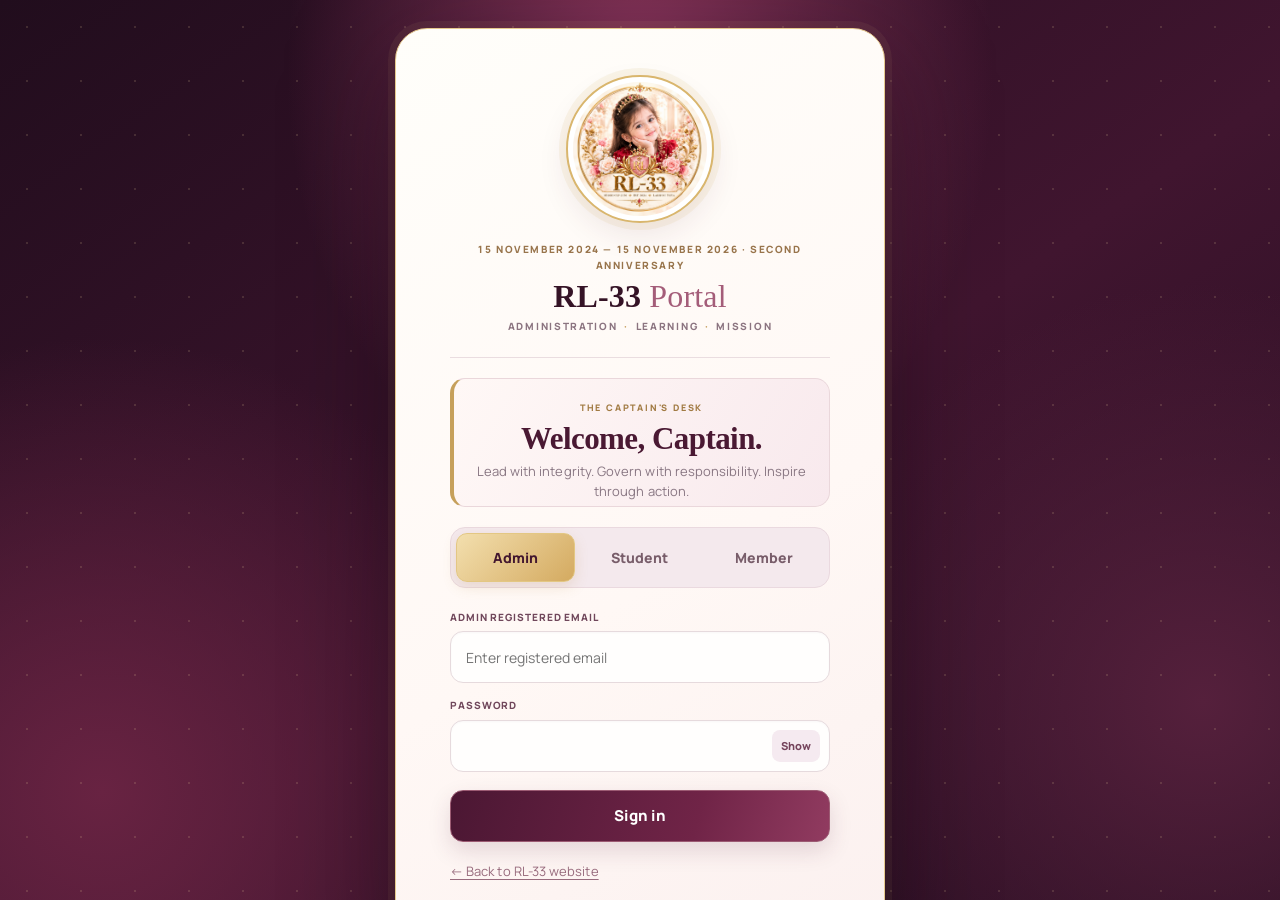
==== commit 60b86ff3: "Add files via upload" ====
--- a/institute-portal/index.html
+++ b/institute-portal/index.html
@@ -1233,6 +1233,59 @@
 .rl-signature-name{display:grid;gap:3px;text-align:right;white-space:nowrap}.rl-signature-name b{font:700 17px Georgia,serif;color:#4b1935}.rl-signature-name span{font-size:9px;font-weight:900;letter-spacing:.12em;color:#a47b38}
 @media(max-width:760px){.rl-schedule-grid{grid-template-columns:1fr}.rl-centre-heading{padding:20px}.rl-date-card-head,.rl-events-head{padding:17px}.rl-captain-signature{grid-template-columns:1fr;gap:10px}.rl-signature-name{text-align:center}.rl-signature-art{order:2}.rl-signature-caption{text-align:center}.rl-signature-name{order:3}.rl-date-foot{flex-direction:column;gap:4px}}
 @media(max-width:420px){.rl-centre-seal{width:58px;height:58px;flex-basis:58px}.rl-centre-heading{gap:10px}.rl-centre-heading p{font-size:11px}.rl-date-card-head h3,.rl-events-head h3{font-size:19px}}
+
+/* RL-33 final visual system: isolated exam cards, gold countdown graphs, rose date sheet and emerald events */
+.rl-exam-countdown-grid{display:grid;grid-template-columns:repeat(3,minmax(0,1fr));gap:16px;margin:0 0 22px;align-items:stretch}
+.rl-countdown-card{min-width:0;padding:19px 20px 17px;border:1px solid #d8bd83;border-radius:21px;background:linear-gradient(145deg,#fffdf8,#f8f0e2);box-shadow:0 13px 30px rgba(73,45,20,.09);display:flex;flex-direction:column;gap:10px;position:relative;overflow:hidden}
+.rl-countdown-card:before{content:"";position:absolute;left:0;top:0;right:0;height:4px;background:linear-gradient(90deg,#9d7134,#e5c77f,#a77b3d)}
+.rl-countdown-top{display:flex;align-items:center;justify-content:space-between;gap:8px;color:#92703b;font-size:9px;font-weight:900;letter-spacing:.13em}
+.rl-countdown-top b{display:grid;place-items:center;min-width:38px;height:34px;padding:0 7px;border:1px solid #ddc58f;border-radius:10px;background:#fff9eb;color:#805d2b;font:800 10px Georgia,serif}
+.rl-countdown-card h3{margin:0;color:#4d2636;font:700 19px Georgia,serif}
+.rl-countdown-next{margin:0;min-height:36px;color:#7c6870;font-size:11px;line-height:1.5}
+.rl-countdown-number{display:flex;align-items:baseline;gap:9px;margin-top:1px}
+.rl-countdown-number strong{font:700 38px/1 Georgia,serif;color:#8a642e;font-variant-numeric:tabular-nums}
+.rl-countdown-number span{font-size:9px;letter-spacing:.13em;font-weight:900;color:#97794d}
+.rl-countdown-track{height:9px;border-radius:20px;background:#e8ddc7;border:1px solid #dfcfaa;overflow:hidden}
+.rl-countdown-track i{display:block;height:100%;border-radius:20px;background:linear-gradient(90deg,#a87935,#e6c77c 55%,#b88b45);box-shadow:0 0 10px #bd914955;transition:width .35s ease}
+.rl-countdown-foot{display:flex;justify-content:space-between;gap:8px;color:#9b825b;font-size:8px;font-weight:900;letter-spacing:.1em}
+.rl-countdown-foot b{color:#795628;font-size:11px;letter-spacing:0}
+/* Distinct burgundy-rose date-sheet treatment */
+#memberDateSheet{border-color:#cda4b5;background:linear-gradient(150deg,#fffdfd,#fff5f7);box-shadow:0 14px 34px rgba(83,28,55,.10)}
+#memberDateSheet .rl-date-card-head{background:linear-gradient(112deg,#42172f 0%,#702b4b 62%,#a85d75 100%);border-bottom:1px solid #bd8298}
+#memberDateSheet .rl-date-card-head h3{color:#fff8f5}
+#memberDateSheet .rl-date-card-head p{color:#f3dfe7}
+#memberDateSheet .rl-card-index{color:#e9c58a}
+#memberDateSheet .rl-date-stamp{background:linear-gradient(145deg,#f9e9ed,#efd1dc);border-color:#d5a7b8;color:#702b4b}
+#memberDateSheet .rl-premium-table th{background:#f4e3e9;color:#783c58;border-color:#e6cbd5}
+#memberDateSheet .rl-premium-table td{border-color:#f0dfe5}
+#memberDateSheet .rl-date-foot{background:#f8edf1;color:#84576b;border-color:#ead3dc}
+/* Each timetable stays in its own independent surface */
+.rl-secondary-date-card{border-color:#e1c8d1;background:linear-gradient(150deg,#fffefd,#fff6f8);box-shadow:0 12px 28px rgba(83,28,55,.08)}
+.rl-secondary-date-card .rl-date-card-head{background:linear-gradient(110deg,#fff9fa,#f6e7ed);border-bottom-color:#ead4dd}
+.rl-secondary-date-card .rl-premium-table th{background:#f6e9ee;color:#7c4960}
+/* Event division uses the emerald identity of Character Missions */
+#memberEvents{border:1px solid #8eaf9d;background:linear-gradient(145deg,#f7fbf7,#edf5ef);box-shadow:0 15px 34px rgba(24,60,53,.12)}
+#memberEvents .rl-events-head{background:radial-gradient(ellipse at 92% 0%,rgba(232,211,151,.16),transparent 38%),linear-gradient(145deg,#183c35 0%,#245b4d 58%,#32745f 100%);border-bottom:1px solid #527b68}
+#memberEvents .rl-events-head h3{color:#fffdf1}
+#memberEvents .rl-events-head p{color:#e0eee4}
+#memberEvents .rl-events-head .rl-card-index{color:#e8d69b}
+#memberEvents .rl-event-mark{background:linear-gradient(135deg,#d5c28b,#f1e4b8);border-color:#e8d69b;color:#21483d}
+#memberEvents .rl-event-list{padding:18px;gap:14px}
+#memberEvents .rl-event-card{padding:19px;border:1px solid rgba(199,220,190,.55);border-left:5px solid #d4c18b;border-radius:17px;background:radial-gradient(ellipse at 95% 0%,rgba(232,211,151,.15),transparent 38%),linear-gradient(145deg,#183c35 0%,#245b4d 58%,#32745f 100%);box-shadow:0 12px 25px rgba(24,60,53,.13);color:#f8f5e9}
+#memberEvents .rl-event-card h4{color:#fffdf1;font:700 20px Georgia,serif}
+#memberEvents .rl-event-card .rl-card-kicker{color:#e8d69b}
+#memberEvents .rl-event-card .rl-event-meta{color:#e4eee3}
+#memberEvents .rl-event-card p{color:#edf4e9}
+#memberEvents .rl-event-card p b{color:#f0dfa9}
+#memberEvents .rl-event-card .badge{background:#e9dfbd;color:#315b49;border:1px solid #d9c98f}
+#memberEvents .rl-event-card .rl-official-signature{justify-content:flex-start}
+#memberEvents .rl-event-card .rl-signature-panel{background:linear-gradient(135deg,#f5f0dc,#e5ebd9);border-color:#d8c78f;box-shadow:none}
+#memberEvents .rl-event-card .rl-signature-panel small{color:#365b4c}
+#memberEvents .rl-event-empty{background:#f5faf5;border-color:#b9d0c0;color:#315b49}
+#memberEvents .rl-event-empty span{color:#678575}
+@media(max-width:850px){.rl-exam-countdown-grid{grid-template-columns:repeat(2,minmax(0,1fr))}}
+@media(max-width:560px){.rl-exam-countdown-grid{grid-template-columns:1fr;gap:12px}.rl-countdown-card{padding:17px}.rl-countdown-next{min-height:0}}
+
 </style>
 </head><body>
 <div id="loginGate" class="login"><div class="login-card">
@@ -1465,9 +1518,10 @@
   </div>
   <div class="rl-centre-memberline">PERSONALISED CALENDAR FOR <strong id="examMemberName">YOUR MEMBER PROFILE</strong></div>
 
-  <section class="rl-next-exam-card" id="memberNextExamCard" aria-live="polite">
-    <div class="rl-next-exam-copy"><small>YOUR NEXT UPCOMING EXAMINATION</small><h3 id="memberNextExamTitle">Your examination timeline</h3><p id="memberNextExamMeta">Published CBSE, School and RL-33 schedules will appear here.</p></div>
-    <div class="rl-next-exam-count"><strong id="memberNextExamDays">—</strong><span id="memberNextExamDaysLabel">DAYS TO GO</span></div>
+  <section class="rl-exam-countdown-grid" id="memberExamCountdownCards" aria-live="polite" aria-label="Upcoming examination countdowns">
+    <article class="rl-countdown-card cbse-countdown" id="cbseCountdownCard"><div class="rl-countdown-top"><span>01 · CBSE BOARD</span><b>CBSE</b></div><h3>Board Examination</h3><p class="rl-countdown-next">Upcoming paper details will appear here.</p><div class="rl-countdown-number"><strong>—</strong><span>DAYS LEFT</span></div><div class="rl-countdown-track"><i style="width:0%"></i></div><div class="rl-countdown-foot"><span>30-DAY COUNTDOWN</span><b>—%</b></div></article>
+    <article class="rl-countdown-card school-countdown" id="schoolCountdownCard"><div class="rl-countdown-top"><span>02 · SCHOOL DIVISION</span><b>SCH</b></div><h3>School Examination</h3><p class="rl-countdown-next">Upcoming school paper details will appear here.</p><div class="rl-countdown-number"><strong>—</strong><span>DAYS LEFT</span></div><div class="rl-countdown-track"><i style="width:0%"></i></div><div class="rl-countdown-foot"><span>30-DAY COUNTDOWN</span><b>—%</b></div></article>
+    <article class="rl-countdown-card rl33-countdown" id="rl33CountdownCard"><div class="rl-countdown-top"><span>03 · RL-33 DIVISION</span><b>RL-33</b></div><h3>RL-33 Assessment</h3><p class="rl-countdown-next">Upcoming RL-33 test details will appear here.</p><div class="rl-countdown-number"><strong>—</strong><span>DAYS LEFT</span></div><div class="rl-countdown-track"><i style="width:0%"></i></div><div class="rl-countdown-foot"><span>30-DAY COUNTDOWN</span><b>—%</b></div></article>
   </section>
 
   <section class="rl-date-card" id="memberDateSheet">
@@ -2388,12 +2442,25 @@
   return {diff,label:diff===0?'TODAY':diff===1?'TOMORROW':diff<0?'COMPLETED':`${diff} DAYS TO GO`};
  }
  function renderNextExam(items){
-  const title=$id('memberNextExamTitle'),meta=$id('memberNextExamMeta'),days=$id('memberNextExamDays'),label=$id('memberNextExamDaysLabel');
-  if(!title||!meta||!days||!label)return;
   const today=new Date();today.setHours(0,0,0,0);
   const upcoming=(items||[]).filter(x=>x.date&&new Date(x.date+'T00:00:00')>=today).sort((a,b)=>a.date.localeCompare(b.date));
-  if(!upcoming.length){title.textContent='No upcoming examination';meta.textContent='Your next published CBSE, School or RL-33 examination will appear here.';days.textContent='—';label.textContent='AWAITING SCHEDULE';return}
-  const next=upcoming[0],c=countdownMarkup(next);title.textContent=next.title;meta.textContent=`${next.branch} · ${dateLabel(next.date)} · ${next.day}${next.time&&next.time!=='—'?' · '+next.time:''}${next.centre?' · '+next.centre:''}`;days.textContent=c.diff;label.textContent=c.label;
+  const groups=[
+   {id:'cbseCountdownCard',key:'CBSE Board Examination',title:'CBSE Board Examination'},
+   {id:'schoolCountdownCard',key:'School Examination',title:'School Examination'},
+   {id:'rl33CountdownCard',key:'RL-33 Internal Test',title:'RL-33 Examination'}
+  ];
+  groups.forEach(g=>{
+   const card=$id(g.id);if(!card)return;
+   const list=upcoming.filter(x=>x.branch===g.key),next=list[0];
+   const heading=card.querySelector('h3'),detail=card.querySelector('.rl-countdown-next'),number=card.querySelector('.rl-countdown-number strong'),unit=card.querySelector('.rl-countdown-number span'),bar=card.querySelector('.rl-countdown-track i'),percent=card.querySelector('.rl-countdown-foot b'),foot=card.querySelector('.rl-countdown-foot span');
+   if(!next){heading.textContent=g.title;detail.textContent='No published upcoming examination.';number.textContent='—';unit.textContent='AWAITING SCHEDULE';bar.style.width='0%';percent.textContent='—';foot.textContent='30-DAY COUNTDOWN';card.dataset.upcomingCount='0';return;}
+   const d=new Date(next.date+'T00:00:00');const diff=Math.max(0,Math.ceil((d-today)/86400000));
+   const pct=Math.max(0,Math.min(100,Math.round(((30-Math.min(30,diff))/30)*100)));
+   heading.textContent=next.title||g.title;
+   detail.textContent=`${dateLabel(next.date)} · ${next.day||''}${next.time&&next.time!=='—'?' · '+next.time:''}${next.centre?' · '+next.centre:''} · ${list.length} upcoming ${list.length===1?'paper':'papers'}`;
+   number.textContent=diff;unit.textContent=diff===0?'EXAM TODAY':diff===1?'DAY LEFT':'DAYS LEFT';
+   bar.style.width=pct+'%';percent.textContent=pct+'%';foot.textContent='30-DAY COUNTDOWN';card.dataset.upcomingCount=String(list.length);
+  });
  }
  async function memberCbseData(){
   const body=$id('memberCbseDateRows');
@@ -2508,7 +2575,7 @@
    const days=dt?Math.ceil((dt-new Date(now.getFullYear(),now.getMonth(),now.getDate()))/86400000):null;
    const countdown=days===null?'Date to be announced':days>1?`${days} days to go`:days===1?'Tomorrow':days===0?'Today':`${Math.abs(days)} days ago`;
    const time=[eventTimeLabel(x.start_time),eventTimeLabel(x.end_time)].filter(Boolean).join(' – ');
-   return `<article class="card pad" style="margin:10px 0"><div class="rl-card-kicker">${esc(x.event_category||'RL-33 OFFICIAL EVENT')}</div><h3 style="margin:5px 0 8px">${esc(x.event_name)}</h3><div class="rl-event-meta"><b>${esc(eventDateLabel(x.event_date))}</b>${time?` · ${esc(time)}`:''}${x.venue?` · ${esc(x.venue)}`:''}</div><p style="margin:9px 0">${esc(x.description||'Event details will be shared by RL-33 Administration.')}</p>${x.preparation?`<p><b>Preparation:</b> ${esc(x.preparation)}</p>`:''}<span class="badge ${days!==null&&days>=0?'ok':'warn'}">${esc(countdown)}</span><div class="rl-official-signature" style="margin-top:12px"><div class="rl-signature-panel"><img src="sign.png" alt="Captain signature" style="max-width:110px;max-height:48px;object-fit:contain"><small>Captain · RL-33 Administration</small></div></div></article>`;
+   return `<article class="rl-event-card"><div class="rl-card-kicker">${esc(x.event_category||'RL-33 OFFICIAL EVENT')}</div><h3 style="margin:5px 0 8px">${esc(x.event_name)}</h3><div class="rl-event-meta"><b>${esc(eventDateLabel(x.event_date))}</b>${time?` · ${esc(time)}`:''}${x.venue?` · ${esc(x.venue)}`:''}</div><p style="margin:9px 0">${esc(x.description||'Event details will be shared by RL-33 Administration.')}</p>${x.preparation?`<p><b>Preparation:</b> ${esc(x.preparation)}</p>`:''}<span class="badge ${days!==null&&days>=0?'ok':'warn'}">${esc(countdown)}</span><div class="rl-official-signature" style="margin-top:12px"><div class="rl-signature-panel"><img src="sign.png" alt="Captain signature" style="max-width:110px;max-height:48px;object-fit:contain"><small>Captain · RL-33 Administration</small></div></div></article>`;
   }).join('')||'<div class="rl-event-empty"><b>No upcoming events</b><span>Published RL-33 events will appear here.</span></div>';
  }
  async function fetchAdminEvents(){
@@ -2562,4 +2629,192 @@
 
 </script>
 
+<style id="rl33-unified-royal-rose-final">
+/* ==========================================================
+   RL-33 MAIN PORTAL — UNIFIED ROYAL ROSE PREMIUM EDITION
+   Final visual layer. Keeps existing IDs, event handlers,
+   authentication, Supabase queries, forms and data intact.
+   ========================================================== */
+@import url('https://fonts.googleapis.com/css2?family=Cormorant+Garamond:wght@500;600;700&family=Manrope:wght@400;500;600;700;800&display=swap');
+:root{
+ --nav:#3b142c;--nav2:#64213f;--gold:#c6a05b;--ink:#382432;--muted:#81717b;
+ --bg:#fbf6f4;--card:#fffdfb;--line:#eadde0;--purple:#8c4268;--pink:#d78da5;
+ --green:#315d49;--red:#b94b63;--amber:#a97835;
+ --rl-burgundy:#4b1936;--rl-rose:#d98da5;--rl-green:#315d49;--rl-gold:#c6a05b;
+ --rl-blush:#f8e9ed;--rl-ivory:#fffaf3;--rl-shadow:0 14px 38px rgba(68,27,49,.09);
+}
+html{scroll-behavior:smooth;scroll-padding-top:92px}
+body,button,input,select,textarea{font-family:'Manrope',Inter,system-ui,-apple-system,'Segoe UI',sans-serif}
+body{background:radial-gradient(ellipse at 92% 0%,rgba(217,141,165,.14),transparent 30%),radial-gradient(ellipse at 0% 46%,rgba(198,160,91,.09),transparent 32%),var(--bg);color:var(--ink);font-size:14px;line-height:1.65}
+h1,h2,h3,h4,.side-brand b,.top b,.workspace h2,.login-brand h1,.portal-identity h1,.member-profile-title h1,.rl-page-hero h1{font-family:'Cormorant Garamond',Georgia,serif;letter-spacing:-.018em}
+h1,h2,h3{color:var(--rl-burgundy)}
+p{line-height:1.75}
+button,a,.btn{ -webkit-tap-highlight-color:transparent }
+a{color:#85415f}
+button:focus-visible,a:focus-visible,input:focus-visible,select:focus-visible,textarea:focus-visible{outline:3px solid rgba(198,160,91,.5);outline-offset:2px}
+/* Login / welcome gate */
+.login{background:radial-gradient(ellipse at 12% 8%,#743653 0,transparent 34%),radial-gradient(ellipse at 90% 90%,#8b4862 0,transparent 32%),linear-gradient(135deg,#1e0d1d,#3b1730 55%,#211222);}
+.login-card{background:linear-gradient(145deg,#fffdf9,#fff5f5);border:1px solid #d9bd83;border-radius:30px;box-shadow:0 30px 90px rgba(14,5,14,.38),0 0 0 6px rgba(198,160,91,.10);padding:clamp(24px,4vw,38px)}
+.login-brand h1{font-size:clamp(36px,6vw,48px);color:var(--rl-burgundy)}
+.login-brand h1 span{color:#a45d79}
+.login-anniversary,.login-brand-subtitle,.login-role-kicker{letter-spacing:.16em;font-size:10px;font-weight:800;color:#a47b43}
+.login-role-welcome{margin:20px 0;padding:17px 18px;border:1px solid #ead7db;border-left:4px solid var(--rl-gold);border-radius:15px;background:linear-gradient(120deg,#fff8f6,#f8e9ed)}
+.login-role-welcome h2{font-size:29px;margin:3px 0;color:var(--rl-burgundy)}
+.tabs{background:#f5e8eb;border:1px solid #ead7dc;border-radius:15px;padding:6px}
+.tabs button{border-radius:11px;color:#795a69}
+.tabs button.active{background:linear-gradient(120deg,#f1dcae,#c9a45f);color:#422638;box-shadow:0 5px 15px #9e6d3026}
+.login-card label{font-size:11px;letter-spacing:.06em;text-transform:uppercase;color:#725365}
+.login-footer{border-top:1px solid #eadde0;margin-top:20px;padding-top:14px;color:#967d89;font-size:10px;letter-spacing:.13em;text-align:center}
+/* Admin shell and navigation */
+.side{width:278px;background:radial-gradient(circle at 90% 5%,rgba(217,141,165,.18),transparent 28%),linear-gradient(175deg,#260f25,#4a1937 58%,#241226);border-right:1px solid rgba(198,160,91,.45);box-shadow:12px 0 36px rgba(53,17,41,.10);padding:22px 15px}
+.side-brand{padding:10px 9px 22px;border-bottom:1px solid rgba(219,185,116,.35);gap:14px}
+.side-brand img{width:62px;height:62px;border-radius:50%;background:#fffaf3;padding:4px;border:2px solid #d6b36f;box-shadow:0 0 0 5px rgba(214,179,111,.13)}
+.side-brand b{font-size:28px;color:#fff5e8;line-height:1}
+.side-brand small{font-size:9px!important;letter-spacing:.12em;line-height:1.6;color:#edcbd5!important}
+.nav{gap:6px;margin-top:20px}
+.nav button{padding:11px 13px;border:1px solid transparent;border-radius:12px;color:#ead9e1;font-size:12px;font-weight:700;letter-spacing:.01em;transition:background .2s,border-color .2s,transform .2s}
+.nav button:hover{background:rgba(255,255,255,.09);color:#ffe8bd;transform:translateX(2px)}
+.nav button.active{background:linear-gradient(100deg,rgba(198,160,91,.24),rgba(217,141,165,.15));border-color:rgba(214,179,111,.42);color:#ffe3a8;box-shadow:inset 3px 0 #d7b36f}
+.nav hr{border:0;border-top:1px solid rgba(255,255,255,.16)!important;margin:9px 5px}
+.main{background:transparent}
+.top{height:78px;background:rgba(255,250,247,.94);border-bottom:1px solid var(--line);backdrop-filter:blur(16px);padding:0 28px;box-shadow:0 5px 18px rgba(63,27,46,.035)}
+.top b{font-size:22px;color:var(--rl-burgundy)}
+.top .muted{color:#9a8290;letter-spacing:.08em;font-size:9px!important;font-weight:800}
+.top-identity img{border:1px solid #d7b66f;border-radius:50%;background:#fff;padding:3px}
+.content{max-width:1660px;padding:clamp(16px,2.5vw,34px)}
+/* Identity masthead and page heroes */
+.home-brandbar,.portal-identity,.rl-page-hero{position:relative;overflow:hidden;border:1px solid rgba(198,160,91,.56);border-radius:28px;background:radial-gradient(circle at 88% 12%,rgba(217,141,165,.28),transparent 28%),radial-gradient(circle at 10% 100%,rgba(198,160,91,.19),transparent 32%),linear-gradient(118deg,#2b1028,#5a1d42 60%,#81405d);box-shadow:0 20px 48px rgba(65,22,47,.15);color:#fff7ed}
+.home-brandbar:after,.portal-identity:after,.rl-page-hero:after{content:'RL-33  •  ONE FAMILY  •  ONE MISSION  •  ONE LEGACY';display:block;margin-top:22px;padding-top:12px;border-top:1px solid rgba(239,211,157,.35);color:#efd49b;font-size:9px;font-weight:800;letter-spacing:.18em}
+.home-brandbar{padding:clamp(24px,4vw,42px)}
+.home-brandbar img,.identity-emblem{border:2px solid #d9b96f;background:#fffaf3;box-shadow:0 0 0 7px rgba(217,185,111,.15),0 12px 30px rgba(0,0,0,.18)}
+.home-brandbar h1,.portal-identity h1{font-size:clamp(36px,5vw,54px);line-height:1.02;color:#fff8ef}
+.home-brandbar h1 em,.portal-identity h1 span{color:#f0d18d}
+.home-brandbar p,.portal-identity p{color:#f0dce4}
+.home-brandbar span,.identity-overline,.identity-subtitle,.anniversary-kicker{color:#f0d59d;letter-spacing:.16em;font-weight:800}
+.portal-identity{padding:clamp(25px,4vw,42px);margin-bottom:22px}
+.portal-identity .identity-welcome{display:inline-block;padding:8px 13px;border:1px solid rgba(239,211,157,.42);border-radius:999px;background:rgba(255,255,255,.08);font-size:11px;letter-spacing:.08em}
+.identity-actions{gap:10px;flex-wrap:wrap}
+.identity-btn{border-radius:999px;padding:11px 17px;font-size:11px;font-weight:800;letter-spacing:.04em;transition:transform .2s,box-shadow .2s}
+.identity-btn:hover{transform:translateY(-2px);box-shadow:0 8px 20px rgba(0,0,0,.16)}
+.gold-action{background:linear-gradient(120deg,#e7ce91,#bd9144);color:#3e2430;border:1px solid #f0dca8}
+.light-action{background:#fffaf4;color:#56213d;border:1px solid #ead4b5}
+.outline-action{background:rgba(255,255,255,.08);color:#fff5e7;border:1px solid rgba(255,238,208,.5)}
+.hero,.rl-branch-intro{border:1px solid rgba(198,160,91,.48);border-radius:25px;background:radial-gradient(circle at 90% 12%,rgba(217,141,165,.22),transparent 28%),linear-gradient(120deg,#2b1028,#672449 64%,#98516a);box-shadow:var(--rl-shadow);color:#fff8ef}
+.hero h1,.rl-branch-intro h1{font-size:clamp(30px,4vw,42px);color:#fff8ef}
+.hero p,.rl-branch-intro p{color:#f2dfe6}
+.hero.goldhero{background:linear-gradient(120deg,#32152c,#6c294b 60%,#a47a3c)}
+.section-head{gap:14px;margin:24px 0 15px}
+.section-head h1,.section-head h2,#page-institute h1{font-size:clamp(27px,3vw,36px);color:var(--rl-burgundy)}
+.section-head p{margin:3px 0;color:var(--muted)}
+/* Cards, quick access, statistics and mission blocks */
+.card,.stat,.kpi,.mission-admin-card,.workspace .card,.quick-tile,.member-profile-panel,.rl-member-centre,.rl-date-card,.rl-events-card,.member-average-panel,.member-progress-card,.portal-contact{background:linear-gradient(145deg,#fffefd,#fff8f7);border:1px solid #ead9df;border-radius:21px;box-shadow:var(--rl-shadow)}
+.card,.stat,.kpi{color:var(--ink)}
+.card h2,.card h3,.card h4{color:var(--rl-burgundy)}
+.pad{padding:clamp(16px,2.3vw,25px)}
+.workspace{gap:18px}
+.workspace .card{padding:clamp(20px,2.5vw,30px);min-height:235px;position:relative;overflow:hidden}
+.workspace .card:after,.quick-tile:after{content:'';position:absolute;inset:auto 0 0;height:4px;background:linear-gradient(90deg,var(--rl-gold),var(--rl-rose),var(--rl-green));opacity:.9}
+.workspace h2{font-size:30px;color:var(--rl-burgundy)}
+.workspace .icon{color:var(--rl-gold)}
+.feature-card.member-feature{background:linear-gradient(145deg,#fffaf8,#f9e8ee);border-color:#e8cbd5}
+.feature-card.institute-feature{background:linear-gradient(145deg,#fffdf7,#edf4ee);border-color:#d5e2d7}
+.quick-grid{gap:14px}
+.quick-tile{position:relative;overflow:hidden;min-height:142px;padding:19px;text-align:left;display:flex;flex-direction:column;align-items:flex-start;gap:5px;transition:transform .2s,box-shadow .2s,border-color .2s}
+.quick-tile:hover{transform:translateY(-4px);box-shadow:0 18px 36px rgba(66,25,47,.13);border-color:#d6b36f}
+.quick-tile b{font-size:13px;color:var(--rl-burgundy)}
+.quick-tile small{font-size:11px;color:#887681}
+.quick-tile span{display:grid;place-items:center;width:42px;height:42px;border-radius:14px;background:#f6e3e9;color:#79334f;font-weight:900}
+.pink-tile{border-top:4px solid var(--rl-rose)}.red-tile{border-top:4px solid #b94b63}.gold-tile{border-top:4px solid var(--rl-gold)}.navy-tile{border-top:4px solid var(--rl-green)}
+.stats,.kpi-grid{gap:13px}
+.stat,.kpi{padding:18px 20px;position:relative;overflow:hidden}
+.stat:before,.kpi:before{content:'';position:absolute;left:0;top:0;bottom:0;width:4px;background:linear-gradient(var(--rl-gold),var(--rl-rose),var(--rl-green))}
+.stat b,.kpi strong{font-family:'Cormorant Garamond',Georgia,serif;font-size:30px;color:var(--rl-burgundy)}
+/* Missions and performance */
+.mission{border:1px solid #d6b36f;border-radius:26px;background:radial-gradient(circle at 90% 10%,rgba(217,141,165,.22),transparent 28%),linear-gradient(120deg,#2b1028,#642047 65%,#916044);box-shadow:0 18px 42px rgba(65,23,46,.15)}
+.mission h1,.mission h2,.mission h3{color:#fff6e9}
+.mission-card{border:1px solid rgba(198,160,91,.45);border-radius:22px;background:linear-gradient(145deg,#fffaf8,#f8e9ed);color:var(--ink);box-shadow:var(--rl-shadow)}
+.mission-card.character{background:linear-gradient(145deg,#f7fbf7,#e9f2eb);border-color:#cbdccf;color:#294b3a}
+.mission-card h2,.mission-card h3{color:var(--rl-burgundy)}
+.mission-card .chip{background:#f4e3e8;color:#74324f;border:1px solid #ead0d9}
+.mission-card.character .chip{background:#e0ede3;color:#315d49;border-color:#c9ddce}
+.progressbar{background:rgba(255,255,255,.25)}.progressbar span{background:linear-gradient(90deg,#e5c77e,#d88ca5)}
+.mini-progress span{background:linear-gradient(90deg,#c6a05b,#d98da5,#315d49)}
+.academic-box{border-top:4px solid var(--rl-rose)}.character-box{border-top:4px solid var(--rl-green)}
+/* Tables: readable, official, mobile-scroll friendly */
+.tablewrap{border-radius:20px;border:1px solid #ead9df;background:#fffdfb;box-shadow:var(--rl-shadow);scrollbar-width:thin;scrollbar-color:#c9a66a #f7edf0}
+table{width:100%;border-collapse:separate;border-spacing:0;white-space:nowrap;font-size:12px}
+thead th,th{padding:14px 15px;background:linear-gradient(110deg,#4b1936,#71304f);color:#fff0dc;font-size:10px;font-weight:800;letter-spacing:.11em;text-transform:uppercase;border:0}
+thead th:first-child{border-top-left-radius:10px}thead th:last-child{border-top-right-radius:10px}
+td{padding:13px 15px;color:#513d4a;border-bottom:1px solid #f0e5e8;background:#fffdfb}
+tbody tr:nth-child(even) td{background:#fcf3f5}
+tbody tr:hover td{background:#f3e7e9;color:#422237}
+tbody tr:last-child td{border-bottom:0}
+.tablewrap table{min-width:620px}
+/* Form controls, buttons, filters */
+.btn{border-radius:12px;padding:10px 15px;font-size:11px;font-weight:800;letter-spacing:.025em;transition:transform .18s,box-shadow .18s,filter .18s}
+.btn:hover{transform:translateY(-2px);box-shadow:0 8px 20px rgba(66,25,47,.13)}
+.primary{background:linear-gradient(120deg,#67213f,#a74369 65%,#d17c99);color:#fff}
+.gold{background:linear-gradient(120deg,#a87934,#c6a05b 58%,#e2ca91);color:#fff}
+.light{background:#fffaf6;border:1px solid #e7d7dc;color:#5b3348}
+.danger{background:#fff0f2;color:#a83250;border:1px solid #f0cbd4}
+.field{background:#fffdfb;border:1px solid #e6d5dc;border-radius:12px;color:#382432;min-height:44px;padding:11px 13px}
+.field:focus{outline:3px solid rgba(217,141,165,.2);border-color:#c77995}
+.toolbar{gap:10px}
+.badge,.category-pill{border:1px solid #ead8dd;background:#f7e9ed;color:#74334f;font-size:10px;letter-spacing:.04em}
+.badge.ok{background:#e9f2eb;color:#315d49;border-color:#cbdccf}.badge.warn{background:#fbf1dd;color:#8a6428;border-color:#ead7ad}.badge.bad{background:#fbe9ed;color:#a63855;border-color:#edc9d3}
+/* Official notices, event branch and document panels */
+.notice-board-head,.rl-page-hero{padding:clamp(22px,3vw,34px);margin-bottom:18px}
+.notice{border-left:4px solid var(--rl-gold);background:linear-gradient(110deg,#fff9ed,#fff7f5);border-radius:13px;padding:15px 17px;box-shadow:0 6px 18px rgba(66,25,47,.05)}
+.rl-branch-intro,.rl-page-hero{padding:28px}
+.rl-hero-mark{border:1px solid rgba(238,211,157,.5);background:rgba(255,255,255,.08);color:#f2d79e;border-radius:999px;padding:8px 12px}
+/* Member and student portals */
+.member-shell,.student-shell{background:radial-gradient(ellipse at 100% 0,rgba(217,141,165,.16),transparent 30%),linear-gradient(180deg,#fcf8f6,#f7f1f1);color:var(--ink)}
+.portal-top{min-height:84px;background:radial-gradient(circle at 95% 0,rgba(217,141,165,.2),transparent 30%),linear-gradient(105deg,#260f25,#58203f 68%,#84415e);border-bottom:2px solid var(--rl-gold);box-shadow:0 8px 24px rgba(55,20,42,.14)}
+.portal-top:before{border:2px solid #d9b96f;box-shadow:0 0 0 5px rgba(217,185,111,.15)}
+.portal-top b{font:700 24px 'Cormorant Garamond',Georgia,serif;color:#fff5e8}
+.portal-top small{color:#efd19a;letter-spacing:.13em;font-size:9px;font-weight:800}
+.portal-top .btn{background:#fff8f1;color:#5b2741;border:1px solid #e5ca91}
+.portal-wrap{max-width:1380px;padding:clamp(15px,2.7vw,34px)}
+.portal-contact{position:relative;overflow:hidden;margin-top:26px;padding:clamp(22px,3vw,34px);background:radial-gradient(circle at 95% 0,rgba(217,141,165,.18),transparent 30%),linear-gradient(145deg,#fffdf9,#f8e9ed);border:1px solid #e7cfd7}
+.portal-contact:before{content:'RL-33  •  OFFICIAL COMMUNICATION';display:block;color:#a37c43;font-size:9px;font-weight:900;letter-spacing:.17em;margin-bottom:8px}
+.portal-contact>small{display:none}
+.portal-contact h2{font-size:clamp(29px,3vw,38px);color:var(--rl-burgundy);margin:0 0 5px}
+.portal-contact p{color:#806d78}
+.portal-contact-grid{display:grid;grid-template-columns:repeat(3,minmax(0,1fr));gap:12px;margin-top:20px}
+.portal-contact-grid a{display:flex;flex-direction:column;gap:7px;padding:17px;border:1px solid #e8d8dc;border-radius:15px;background:#fffdfb;color:#553149;text-decoration:none;box-shadow:0 7px 20px rgba(66,25,47,.05);transition:transform .2s,border-color .2s}
+.portal-contact-grid a:hover{transform:translateY(-3px);border-color:#c6a05b}
+.portal-contact-grid a small{font-size:9px;font-weight:900;letter-spacing:.14em;color:#a17a42}
+.portal-contact-grid a b{font-size:12px;overflow-wrap:anywhere}
+.contact-strip{display:flex;align-items:center;gap:18px;padding:20px 22px;margin-top:25px;border:1px solid #e5d1d8;border-radius:20px;background:linear-gradient(110deg,#fffaf6,#f8e9ed);box-shadow:var(--rl-shadow)}
+.contact-mark{display:grid;place-items:center;flex:0 0 58px;width:58px;height:58px;border-radius:50%;background:linear-gradient(135deg,#4b1936,#8a3e5e);border:2px solid #c6a05b;color:#f6dfa8;font:700 16px 'Cormorant Garamond',Georgia,serif}
+.contact-strip b{font:700 25px 'Cormorant Garamond',Georgia,serif;color:var(--rl-burgundy)}
+.contact-strip p{margin:1px 0 5px;color:#806d78;font-size:12px}
+.contact-strip a{font-size:12px;font-weight:700;color:#783852;text-decoration:none}
+/* Drawers, modals, ID cards and reports */
+.portal-drawer,.admin-drawer{background:linear-gradient(170deg,#2a1028,#5a1f41);border-left:1px solid rgba(198,160,91,.4);box-shadow:-18px 0 45px rgba(35,12,29,.2)}
+.portal-drawer a{border-bottom:1px solid rgba(255,255,255,.1);color:#f6e7ec;padding:13px 16px}
+.portal-drawer a:hover{background:rgba(255,255,255,.09);color:#f2d69a}
+.drawer-heading{color:#fff4e8;border-bottom:1px solid rgba(198,160,91,.35)}
+.drawer-heading small{color:#e9c98c;letter-spacing:.12em}
+.drawer-toggle{border:1px solid #e2cda0;border-radius:11px;background:#fff8f1;color:#5a2741}
+.modalbg{background:rgba(32,12,27,.72);backdrop-filter:blur(5px)}
+.modal{background:#fffdfb;border:1px solid #d9c08b;border-radius:22px;box-shadow:0 28px 80px rgba(23,8,19,.3)}
+.modalhead,.modalfoot{border-color:#eddee2;background:#fffaf7}
+.modalhead h2{font:700 28px 'Cormorant Garamond',Georgia,serif;color:var(--rl-burgundy)}
+.form label{color:#775568;letter-spacing:.06em;text-transform:uppercase}
+.report-paper{background:#fffdfb;border:1px solid #e6d5dc;box-shadow:var(--rl-shadow);border-radius:18px}
+.member-profile-panel{padding:clamp(17px,2.5vw,28px)}
+.member-profile-title h1{font-size:clamp(30px,4vw,42px);color:var(--rl-burgundy)}
+.member-profile-section-title{color:var(--rl-burgundy)}
+.member-profile-seal{background:var(--rl-burgundy);border:1px solid var(--rl-gold);color:#f3dba4}
+/* Toast and scrollbars */
+.toast{background:#3b142c;border:1px solid #c6a05b;box-shadow:0 12px 35px rgba(0,0,0,.18)}
+*{scrollbar-width:thin;scrollbar-color:#c6a05b #f6ecef}
+/* Responsive behaviour */
+@media(max-width:850px){.side{width:250px}.main{margin-left:250px}.portal-contact-grid{grid-template-columns:1fr 1fr}}
+@media(max-width:650px){.side{display:none}.main{margin-left:0}.content,.portal-wrap{padding:14px}.top{height:68px;padding:0 14px}.top b{font-size:19px}.home-brandbar,.portal-identity,.rl-page-hero{border-radius:21px;padding:22px}.portal-identity h1{font-size:35px}.identity-emblem{max-width:88px}.workspace{grid-template-columns:1fr}.workspace .card{min-height:unset}.stats{grid-template-columns:1fr 1fr}.quick-grid{grid-template-columns:1fr 1fr}.portal-contact-grid{grid-template-columns:1fr}.contact-strip{align-items:flex-start}.contact-mark{flex-basis:48px;width:48px;height:48px}.tablewrap{max-width:100%}.section-head{align-items:flex-start;flex-wrap:wrap}}
+@media(max-width:390px){.stats,.quick-grid{grid-template-columns:1fr}.login-card{padding:22px 18px}.tabs button{font-size:11px;padding:9px 4px}.portal-top{padding-left:82px}.portal-top:before{left:15px;width:52px;height:52px}}
+@media(prefers-reduced-motion:reduce){*,*::before,*::after{scroll-behavior:auto!important;transition:none!important;animation:none!important}}
+
+</style>
 </body></html>
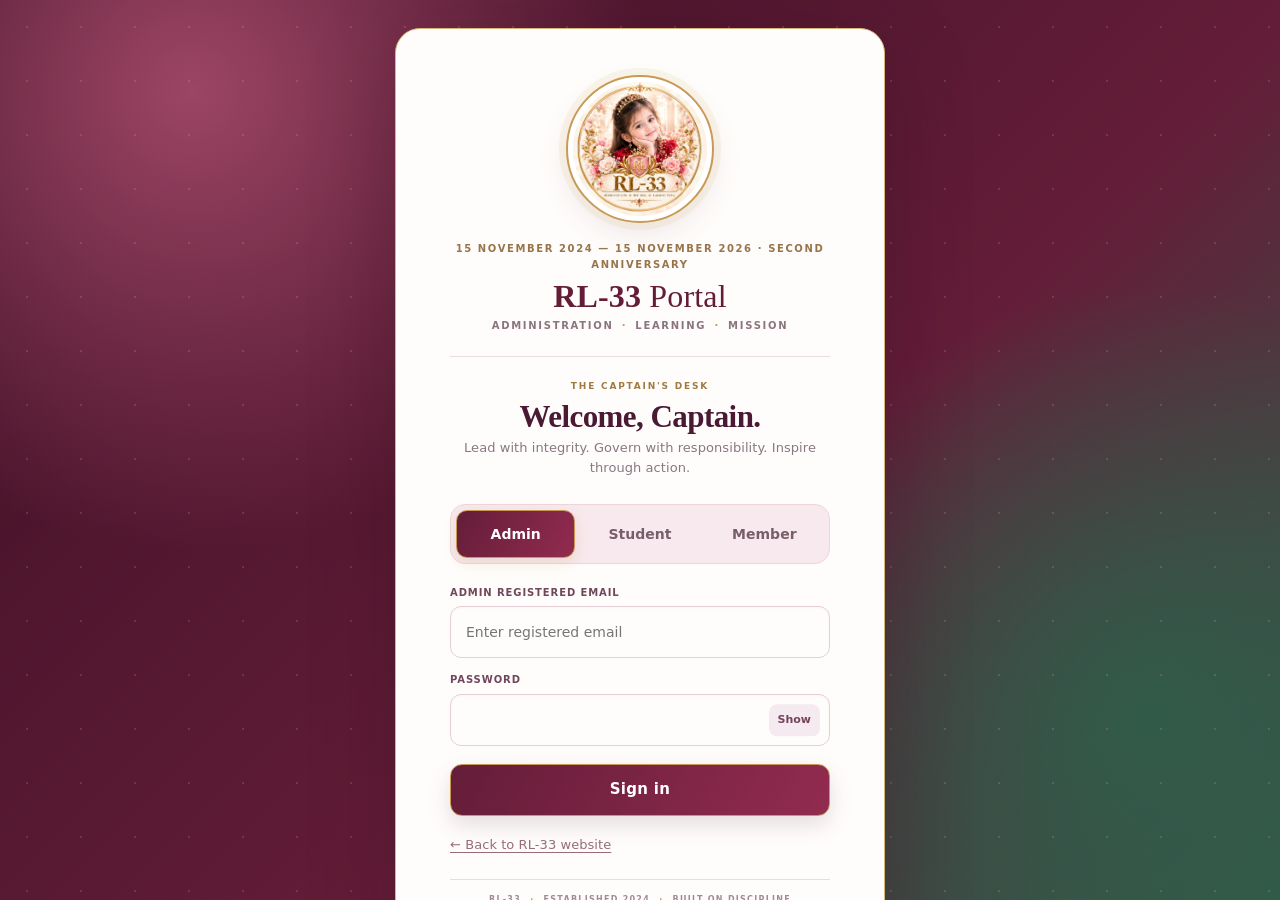
==== commit 3e4a93b2: "Add files via upload" ====
--- a/institute-portal/index.html
+++ b/institute-portal/index.html
@@ -750,6 +750,198 @@
 .rl-authority-copy{display:grid;gap:4px;min-width:0}.rl-authority-kicker{font-size:8px;font-weight:900;letter-spacing:.13em;color:#a27b3d}.rl-authority-copy>b{font:700 15px Georgia,serif;color:#4b1b35}.rl-authority-copy>small{font-size:10px;line-height:1.5;color:#86747d}
 .rl-authority-sign{min-width:0;display:flex;flex-direction:column;align-items:center;justify-content:center;text-align:center;padding-left:10px;border-left:1px solid #e4d2c0}.rl-authority-sign img{display:block;width:100%;height:42px;max-width:150px;object-fit:contain;object-position:center;margin-bottom:2px}.rl-authority-sign>b{font:700 13px Georgia,serif;color:#4b1b35}.rl-authority-sign>small{font-size:8px;font-weight:900;letter-spacing:.12em;color:#a27b3d}.authority-sign-fallback{display:none;height:42px;align-content:center;font:italic 12px Georgia,serif;color:#987b83}.authority-sign-missing .authority-sign-fallback{display:grid}
 @media(max-width:520px){.rl-authority-signature{grid-template-columns:1fr;gap:9px;padding:13px}.rl-authority-sign{border-left:0;border-top:1px solid #e4d2c0;padding:9px 0 0}.rl-authority-sign img{height:38px}.rl-authority-copy{text-align:center}.rl-authority-kicker{font-size:7px}}
+
+
+/* RL-33 MAIN WEBSITE DESIGN SYSTEM — applied consistently to admin, institute and member portal */
+@import url('https://fonts.googleapis.com/css2?family=Cormorant+Garamond:wght@500;600;700&family=Manrope:wght@400;500;600;700;800&display=swap');
+:root{
+ --nav:#4a1028;--nav2:#711b3b;--gold:#c89a55;--gold2:#f3d7a0;
+ --ink:#38232d;--muted:#806d77;--bg:#fff7f8;--card:#fffdfb;--line:#efd9df;
+ --purple:#922b50;--green:#315b49;--red:#b83d58;--amber:#a87836;
+ --rose:#bd315e;--rose-soft:#f8e9ee;--forest-soft:#edf4ef;
+}
+html{scroll-behavior:smooth}
+body{font-family:'Manrope',ui-sans-serif,system-ui,-apple-system,'Segoe UI',sans-serif!important;background:linear-gradient(145deg,#fff7f8,#f8eef1 58%,#f3f7f2)!important;color:var(--ink)!important}
+h1,h2,h3,h4,.section-head h1,.section-head h2,.portal-identity h1,.member-profile-title h1{font-family:'Cormorant Garamond',Georgia,serif!important}
+p,td,th,label,input,select,textarea,button{font-family:'Manrope',ui-sans-serif,system-ui,sans-serif}
+.card,.stat,.kpi,.mission-admin-card,.report-paper,.member-profile-panel,.rl-date-card,.rl-countdown-card,.rl-event-card{
+ border-color:#ead5dc!important;box-shadow:0 12px 32px rgba(91,24,52,.075)!important;border-radius:18px!important
+}
+.btn{border-radius:12px!important;transition:transform .18s ease,box-shadow .18s ease!important}
+.btn:hover{transform:translateY(-1px);box-shadow:0 8px 20px rgba(91,24,52,.14)}
+.primary,.btn.primary{background:linear-gradient(120deg,#641d38,#922b50)!important;color:#fff!important;border:1px solid #c89a55!important}
+.gold,.btn.gold{background:linear-gradient(120deg,#a97836,#d8b66d)!important;color:#fff!important}
+.light,.btn.light{background:#fffaf8!important;color:#641d38!important;border:1px solid #e8cfd6!important}
+.danger,.btn.danger{background:#fff0f2!important;color:#a82f4d!important}
+.field{border:1px solid #e6cfd6!important;border-radius:11px!important;background:#fffdfb!important;color:#38232d!important}
+.field:focus{outline:2px solid #c89a5555!important;border-color:#c89a55!important}
+.login{background:radial-gradient(circle at 15% 10%,#9c4564 0,transparent 34%),radial-gradient(circle at 90% 80%,#315b49 0,transparent 32%),linear-gradient(135deg,#3d1025,#641d38 60%,#315b49)!important}
+.login-card{background:#fffdfb!important;border:1px solid #d7b779!important;border-radius:25px!important;box-shadow:0 28px 85px rgba(48,12,29,.28)!important}
+.login-brand h1,.login-card h1{font-family:'Cormorant Garamond',Georgia,serif!important;color:#641d38!important}
+.login-brand img{border:2px solid #c89a55!important;background:#fff!important}
+.tabs{background:#f8e9ee!important;border:1px solid #ecd6dc!important}
+.tabs button.active{background:linear-gradient(120deg,#641d38,#922b50)!important;color:#fff!important;border:1px solid #c89a55!important}
+.side{background:linear-gradient(180deg,#3d1025 0%,#641d38 65%,#315b49 100%)!important;border-right:1px solid #c89a5570!important;box-shadow:10px 0 30px rgba(67,16,38,.12)!important}
+.side-brand{border-bottom-color:#c89a5570!important}
+.side-brand b{color:#fff!important;font-family:'Cormorant Garamond',Georgia,serif!important;font-size:25px}
+.side-brand small{color:#f3d7a0!important}
+.side-brand img{border:1px solid #c89a55!important;border-radius:13px!important}
+.nav button{color:#f9eaf0!important;border-radius:11px!important}
+.nav button:hover,.nav button.active{background:linear-gradient(100deg,#ffffff20,#d8b66d24)!important;color:#ffe5a8!important;box-shadow:inset 3px 0 #d8b66d!important}
+.top{background:rgba(255,253,251,.94)!important;border-bottom:1px solid #ead5dc!important;backdrop-filter:blur(14px)}
+.top-identity b{color:#641d38!important;font-family:'Cormorant Garamond',Georgia,serif!important;font-size:22px}
+.top-identity .muted{color:#806d77!important}
+.content{max-width:1600px!important}
+.hero,.rl-page-hero,.rl-branch-intro,.home-brandbar,.rl-centre-heading{
+ background:radial-gradient(circle at 90% 15%,rgba(219,151,174,.24),transparent 28%),linear-gradient(115deg,#42142b 0%,#681d3b 62%,#315b49 100%)!important;
+ border:1px solid #c89a5575!important;box-shadow:0 16px 38px rgba(71,18,42,.14)!important;color:#fff!important
+}
+.hero h1,.hero h2,.hero p,.rl-page-hero h1,.rl-page-hero p,.rl-branch-intro h2,.rl-branch-intro p,.home-brandbar h1,.home-brandbar p,.rl-centre-heading h2,.rl-centre-heading p{color:#fff!important}
+.hero small,.rl-page-hero small,.rl-branch-intro small,.home-brandbar span,.rl-centre-heading small{color:#f3d7a0!important}
+.portal-identity,.member-identity{
+ background:radial-gradient(circle at 85% 10%,rgba(226,167,187,.22),transparent 25%),linear-gradient(120deg,#42142b,#681d3b 68%,#315b49)!important;
+ border:1px solid #d4b16e!important;color:#fff!important;border-radius:24px!important;box-shadow:0 18px 42px rgba(71,18,42,.16)!important
+}
+.portal-identity h1,.portal-identity h1 span,.portal-identity p,.portal-identity .identity-description,.portal-identity .identity-welcome{color:#fff!important}
+.portal-identity .identity-overline,.portal-identity .anniversary-kicker,.portal-identity .identity-subtitle{color:#f3d7a0!important}
+.identity-emblem{border:2px solid #d8b66d!important;box-shadow:0 0 0 6px rgba(216,182,109,.18)!important}
+.member-profile-panel{overflow:hidden!important;background:linear-gradient(145deg,#fffdfb,#f8e9ee)!important;border:1px solid #e5cbd3!important;padding:20px!important}
+.member-profile-heading{background:linear-gradient(110deg,#42142b 0%,#711b3b 70%,#9a536a 100%)!important;color:#fff!important;border:1px solid #c89a55!important;border-radius:0!important;padding:24px!important}
+.member-profile-heading *{color:#fff!important}
+.member-profile-title h1{font-size:clamp(28px,3.3vw,42px)!important;line-height:1.05!important;color:#fff!important;text-shadow:0 1px 12px rgba(0,0,0,.18)}
+.member-profile-title .member-eyebrow,.member-heading-meta{color:#f3d7a0!important}
+.member-profile-title .member-role-line{color:#fff!important}
+.member-profile-id-button{background:linear-gradient(120deg,#c89a55,#e4c77f)!important;color:#42142b!important}
+.member-profile-section-title b{font-family:'Cormorant Garamond',Georgia,serif!important;color:#641d38!important;font-size:27px!important}
+.member-profile-section-title small{color:#806d77!important}
+.member-detail-grid{display:grid!important;grid-template-columns:repeat(3,minmax(0,1fr))!important;gap:13px!important}
+.member-detail-card,.member-detail-item,.member-detail-grid>div{background:linear-gradient(145deg,#fffdfb,#fff7f8)!important;border:1px solid #ead8dd!important;border-left:4px solid #c89a55!important;border-radius:15px!important;padding:16px!important;min-width:0!important;box-shadow:0 8px 22px rgba(91,24,52,.055)!important}
+.member-detail-grid>div:nth-child(3n+2){border-left-color:#bd7891!important;background:linear-gradient(145deg,#fffdfb,#f9edf1)!important}
+.member-detail-grid>div:nth-child(3n){border-left-color:#8d7395!important;background:linear-gradient(145deg,#fffdfb,#f4eff6)!important}
+.member-detail-grid small,.member-detail-grid label,.member-detail-grid .detail-label{color:#9a7b87!important;font-size:10px!important;letter-spacing:.13em!important;font-weight:800!important;text-transform:uppercase}
+.member-detail-grid b,.member-detail-grid strong,.member-detail-grid .detail-value{color:#4b2638!important;font-family:'Cormorant Garamond',Georgia,serif!important;font-size:20px!important;line-height:1.25!important;overflow-wrap:anywhere!important}
+.rl-member-centre{background:linear-gradient(145deg,#fffdfb,#f8e9ee)!important;border:1px solid #e5cbd3!important}
+.rl-centre-heading{border-radius:20px!important}
+.rl-centre-seal{border-color:#d8b66d!important;color:#f3d7a0!important}
+.rl-countdown-card{background:linear-gradient(145deg,#fffdfb,#f8e9ee)!important;border-top:4px solid #c89a55!important}
+.rl-countdown-card.school-countdown{background:linear-gradient(145deg,#f8fcf8,#edf4ef)!important;border-top-color:#315b49!important}
+.rl-countdown-card.rl33-countdown{background:linear-gradient(145deg,#fffaf0,#f7ecd8)!important;border-top-color:#c89a55!important}
+.rl-date-card{background:#fffdfb!important}
+.rl-date-card-head{background:linear-gradient(110deg,#42142b,#711b3b 68%,#9a536a)!important;color:#fff!important}
+.rl-date-card-head h3,.rl-date-card-head p{color:#fff!important}
+.rl-date-card-head .rl-card-index{color:#f3d7a0!important}
+.rl-premium-table{width:100%!important;min-width:760px!important;table-layout:fixed!important;border-collapse:separate!important;border-spacing:0!important}
+.rl-premium-table th{background:#f4e4e9!important;color:#7a3b55!important;text-align:left!important;font-size:11px!important;letter-spacing:.07em!important;padding:14px 13px!important;white-space:normal!important}
+.rl-premium-table td{background:#fffdfb!important;color:#5a4650!important;padding:14px 13px!important;vertical-align:middle!important;border-bottom:1px solid #efdee3!important;overflow-wrap:break-word!important}
+.rl-premium-table tbody tr:nth-child(even) td{background:#fbf1f4!important}
+.rl-premium-table tbody tr:hover td{background:#edf4ef!important}
+.rl-date-table-wrap,.rl-exam-table-wrap,.tablewrap{width:100%!important;max-width:100%!important;overflow-x:auto!important;border-radius:15px!important;border:1px solid #ead5dc!important;background:#fffdfb!important}
+.rl-branch-table{width:100%!important;min-width:720px!important;table-layout:fixed!important;border-collapse:separate!important;border-spacing:0!important}
+.rl-branch-table th{background:#641d38!important;color:#fff4e9!important;text-align:left!important;padding:13px 12px!important;font-size:11px!important;letter-spacing:.06em!important;white-space:normal!important}
+.rl-branch-table td{padding:13px 12px!important;color:#503b45!important;background:#fffdfb!important;border-bottom:1px solid #efd9df!important;vertical-align:middle!important;overflow-wrap:anywhere!important}
+.rl-branch-table tr:nth-child(even) td{background:#fbf0f3!important}
+.rl-branch-table tr:hover td{background:#edf4ef!important}
+.rl-branch-table .member-admin-actions{display:flex;gap:5px;flex-wrap:wrap}
+.rl-event-card{background:linear-gradient(145deg,#fffdfb,#f9e9ee)!important;border:1px solid #e7cbd4!important;border-left:4px solid #c89a55!important;color:#38232d!important}
+.rl-event-card h3{color:#641d38!important;font-family:'Cormorant Garamond',Georgia,serif!important}
+.rl-event-card p,.rl-event-card .rl-event-meta{color:#806d77!important}
+.rl-event-card .rl-card-kicker{color:#8d6733!important}
+.rl-event-card .rl-signature-panel{background:linear-gradient(135deg,#fffaf0,#edf4ef)!important}
+.rl-event-card .rl-signature-panel small{color:#315b49!important}
+.rl-event-compact-card{display:flex!important;flex-direction:column!important;min-height:245px!important;padding:19px!important;gap:9px!important;position:relative!important;overflow:hidden!important}
+.rl-event-card-top{display:flex;align-items:center;justify-content:space-between;gap:8px}
+.rl-event-mini-mark{font-size:9px;letter-spacing:.13em;font-weight:900;color:#987044;border:1px solid #e5d2a8;border-radius:999px;padding:5px 8px}
+.rl-event-compact-card h3{font-size:27px!important;line-height:1.04!important;margin:2px 0!important}
+.rl-event-summary{font-size:13px!important;line-height:1.55!important;margin:0!important;display:-webkit-box;-webkit-line-clamp:3;-webkit-box-orient:vertical;overflow:hidden;min-height:58px}
+.rl-event-compact-card .rl-event-meta{display:flex!important;flex-wrap:wrap!important;gap:6px!important;margin-top:auto!important}
+.rl-event-compact-card .rl-event-meta span{font-size:11px!important;background:#fffaf0!important;border:1px solid #e9ddc6!important;border-radius:999px!important;padding:5px 9px!important;color:#725a48!important}
+.rl-event-card-bottom{display:flex;align-items:center;justify-content:space-between;gap:8px;margin-top:4px}
+.rl-event-open{border:0!important;background:transparent!important;color:#8c6634!important;font-size:11px!important;font-weight:900!important;letter-spacing:.09em!important;padding:8px 0!important;cursor:pointer}
+.rl-event-open b{font-size:16px;margin-left:4px}
+.rl-event-open:hover{color:#641d38!important}
+#memberEventCards{display:grid!important;grid-template-columns:repeat(2,minmax(0,1fr))!important;gap:15px!important}
+.rl33-event-letter-modal{z-index:1000!important;padding:18px!important;background:rgba(37,12,26,.68)!important;backdrop-filter:blur(8px)!important;overflow-y:auto!important}
+.rl33-event-letter-modal.show{display:grid!important;place-items:start center!important}
+.rl33-event-letter-paper{width:min(850px,100%)!important;margin:20px auto!important;background:#fffdfb!important;border:1px solid #d8b66d!important;border-radius:22px!important;box-shadow:0 28px 90px rgba(27,8,19,.35)!important;overflow:hidden!important}
+.rl33-event-letter-toolbar{display:flex;justify-content:space-between;align-items:center;gap:12px;padding:14px 20px;background:linear-gradient(100deg,#42142b,#711b3b 70%,#315b49)!important;color:#f3d7a0!important;font-size:10px;font-weight:900;letter-spacing:.13em}
+.rl33-event-letter-content{padding:clamp(22px,5vw,48px)!important;color:#503b45!important}
+.rl-event-letter-kicker{font-size:10px;font-weight:900;letter-spacing:.17em;color:#a27a3e;margin-bottom:18px}
+.rl-event-letter-head{display:flex;justify-content:space-between;gap:12px;align-items:center;border-bottom:1px solid #ead5dc;padding-bottom:12px;color:#641d38}
+.rl-event-letter-head span{font-size:10px;font-weight:900;letter-spacing:.12em;text-transform:uppercase}
+.rl-event-letter-head small{color:#987044;font-size:9px;font-weight:800;letter-spacing:.1em}
+.rl-event-letter-content h2{font:700 clamp(30px,5vw,44px)/1.05 'Cormorant Garamond',Georgia,serif!important;color:#641d38!important;margin:18px 0!important}
+.rl-event-letter-meta{display:grid;grid-template-columns:repeat(3,minmax(0,1fr));gap:10px;margin:20px 0 26px}
+.rl-event-letter-meta>div{padding:12px;background:#fbf0f3;border:1px solid #efd9df;border-radius:12px;min-width:0}
+.rl-event-letter-meta small{display:block;color:#9a7b87;font-size:9px;font-weight:900;letter-spacing:.13em;margin-bottom:4px}
+.rl-event-letter-meta b{display:block;color:#4b2638;font-size:13px;overflow-wrap:anywhere}
+.rl-event-letter-content section{margin:22px 0}
+.rl-event-letter-content section h3{font:700 23px 'Cormorant Garamond',Georgia,serif!important;color:#641d38!important;border-bottom:1px solid #ead5dc;padding-bottom:7px;margin-bottom:10px}
+.rl-event-letter-content section p{font-size:14px;line-height:1.85;color:#594650;white-space:normal}
+.rl-letter-preparation{padding:15px 17px;background:#edf4ef;border-left:4px solid #315b49;border-radius:12px}
+.rl-event-letter-signature{display:flex;align-items:center;justify-content:flex-end;gap:18px;border-top:1px solid #e7d8bd;margin-top:32px;padding-top:20px;text-align:right}
+.rl-event-letter-signature img{width:180px;height:72px;object-fit:contain}
+.rl-event-letter-signature div{display:grid;gap:3px}
+.rl-event-letter-signature b{font:700 22px 'Cormorant Garamond',Georgia,serif;color:#641d38}
+.rl-event-letter-signature small{font-size:9px;letter-spacing:.12em;font-weight:900;color:#987044}
+.rl-event-letter-signature span{font-size:10px;color:#806d77}
+.rl33-event-letter-footer{border-top:1px solid #ead5dc;padding:12px 22px;text-align:center;color:#987044;font-size:9px;font-weight:900;letter-spacing:.15em}
+.portal-contact,.contact-strip{background:linear-gradient(120deg,#fffdfb,#f8e9ee 68%,#edf4ef)!important;border:1px solid #e4cfaa!important;border-top:3px solid #c89a55!important;border-radius:20px!important;box-shadow:0 14px 34px rgba(91,24,52,.08)!important;padding:22px!important}
+.portal-contact h2,.contact-strip b{font:700 28px 'Cormorant Garamond',Georgia,serif!important;color:#641d38!important}
+.portal-contact p,.contact-strip p{color:#806d77!important}
+.portal-contact-grid,.portal-contact .grid3{display:grid!important;grid-template-columns:repeat(3,minmax(0,1fr))!important;gap:12px!important;margin-top:16px!important}
+.portal-contact-grid>a,.portal-contact .kpi,.contact-strip .contact-mark{background:#fffdfb!important;border:1px solid #ead5dc!important;border-left:4px solid #c89a55!important;border-radius:14px!important;padding:15px!important;min-width:0!important}
+.portal-contact-grid>a:nth-child(2),.portal-contact .kpi:nth-child(2){border-left-color:#bd7891!important}
+.portal-contact-grid>a:nth-child(3),.portal-contact .kpi:nth-child(3){border-left-color:#315b49!important}
+.portal-contact-grid small,.portal-contact .muted{color:#987987!important;font-size:10px!important;font-weight:900!important;letter-spacing:.12em!important}
+.portal-contact-grid b,.portal-contact .kpi strong{display:block!important;color:#641d38!important;font-size:13px!important;overflow-wrap:anywhere!important}
+.portal-contact a,.contact-strip a{color:#641d38!important;font-weight:800!important}
+#page-home .workspace .feature-card{background:linear-gradient(145deg,#fffdfb,#f8e9ee)!important;border-top:4px solid #c89a55!important}
+#page-home .workspace .institute-feature{background:linear-gradient(145deg,#f8fcf8,#edf4ef)!important;border-top-color:#315b49!important}
+.quick-tile{background:linear-gradient(145deg,#fffdfb,#f8e9ee)!important;border:1px solid #ead5dc!important;box-shadow:0 9px 25px rgba(91,24,52,.06)!important}
+.quick-tile b{color:#641d38!important}
+.quick-tile small{color:#806d77!important}
+.quick-tile span{background:#f4e5e9!important;color:#641d38!important}
+.gold-tile{border-top-color:#c89a55!important}.pink-tile{border-top-color:#bd7891!important}.navy-tile{border-top-color:#641d38!important}.red-tile{border-top-color:#315b49!important}
+.mission,.mission-card{background:linear-gradient(135deg,#42142b,#711b3b 65%,#315b49)!important;border:1px solid #c89a5575!important;color:#fff!important}
+.mission-card.character{background:linear-gradient(135deg,#edf4ef,#dcebe1)!important;color:#315b49!important}
+.mission-card h2,.mission-card h3{color:inherit!important}
+.notice{background:#fbf0f3!important;border-left-color:#c89a55!important;color:#503b45!important}
+.section-head h1,.section-head h2{color:#641d38!important}
+.section-head .muted{color:#806d77!important}
+table{border-collapse:separate!important;border-spacing:0!important}
+table th{background:#641d38!important;color:#fff4e9!important;text-align:left!important;padding:12px 13px!important}
+table td{background:#fffdfb!important;color:#503b45!important;padding:12px 13px!important;border-bottom:1px solid #efd9df!important;vertical-align:middle!important}
+table tbody tr:nth-child(even) td{background:#fbf0f3!important}
+table tbody tr:hover td{background:#edf4ef!important}
+.tablewrap table{min-width:680px}
+.rl-official-signature{margin-top:18px}
+.rl-signature-panel{background:linear-gradient(120deg,#fffaf0,#edf4ef)!important;border:1px solid #d9c38d!important;box-shadow:0 8px 22px rgba(91,24,52,.06)!important}
+.rl-signature-panel strong{color:#641d38!important}
+.rl-signature-panel span,.rl-signature-panel small{color:#315b49!important}
+@media(max-width:850px){
+ .member-detail-grid{grid-template-columns:repeat(2,minmax(0,1fr))!important}
+ #memberEventCards{grid-template-columns:repeat(2,minmax(0,1fr))!important}
+ .portal-contact-grid,.portal-contact .grid3{grid-template-columns:1fr 1fr!important}
+}
+@media(max-width:650px){
+ .member-profile-heading{padding:17px!important;gap:12px!important}
+ .member-profile-person{align-items:center!important}
+ .member-profile-title h1{font-size:30px!important}
+ .member-profile-id-button{width:100%;margin-top:12px}
+ .member-detail-grid{grid-template-columns:1fr 1fr!important;gap:9px!important}
+ .member-detail-grid>div{padding:12px!important}
+ .member-detail-grid b,.member-detail-grid strong,.member-detail-grid .detail-value{font-size:17px!important}
+ #memberEventCards{grid-template-columns:1fr!important}
+ .rl-event-compact-card{min-height:220px!important}
+ .rl33-event-letter-modal{padding:8px!important}
+ .rl33-event-letter-paper{margin:8px auto!important;border-radius:16px!important}
+ .rl33-event-letter-toolbar{padding:11px 13px!important;font-size:8px!important}
+ .rl-event-letter-meta{grid-template-columns:1fr!important}
+ .rl-event-letter-signature{flex-wrap:wrap;justify-content:center!important;text-align:center!important}
+ .portal-contact-grid,.portal-contact .grid3{grid-template-columns:1fr!important}
+ .portal-contact{padding:16px!important}
+ .rl-branch-table{min-width:760px!important}
+}
 
 </style>
 <style id="rl33-final-anniversary-premium">
@@ -1342,7 +1534,14 @@
 <button class="quick-tile pink-tile" onclick="showPage('memberreports')"><span class="tile-icon">RP</span><b>Progress Reports</b><small>Weekly & monthly</small></button>
 <button class="quick-tile navy-tile" onclick="showPage('institute')"><span class="tile-icon">IN</span><b>Institute Overview</b><small>Academic summary</small></button>
 </div>
-<div class="contact-strip"><div class="contact-mark">RL-33</div><div><b>Contact RL-33</b><p>Institute support, member system and portal assistance.</p><a href="mailto:radhelakshmi33@gmail.com">radhelakshmi33@gmail.com</a> · <a href="tel:+919625706356">+91 96257 06356</a></div></div>
+<section class="portal-contact rl33-contact-unified" aria-label="Official RL-33 contact">
+  <div class="section-head"><div><small>RL-33 · OFFICIAL CONTACT</small><h2>Stay connected with the RL-33 mission.</h2><p class="muted">For institute admissions, member records, mission support and official enquiries.</p></div></div>
+  <div class="portal-contact-grid">
+    <a href="mailto:radhelakshmi33@gmail.com"><small>EMAIL</small><b>radhelakshmi33@gmail.com</b></a>
+    <a href="tel:+919625706356"><small>MOBILE</small><b>+91 96257 06356</b></a>
+    <a href="https://wa.me/919625706356" target="_blank" rel="noopener"><small>WHATSAPP</small><b>Chat with RL-33 ↗</b></a>
+  </div>
+</section>
 </section>
 <section id="page-institute" class="page"><div class="hero"><small>RL-INSTITUTE</small><h1>Tuition Management</h1><p>Stronger Foundation, Confident Learning.</p></div><div class="stats"><div class="stat">Students<b id="iStudents">0</b></div><div class="stat">This month collected<b id="iCollected">₹0</b></div><div class="stat">Pending<b id="iPending">₹0</b></div><div class="stat">Tests recorded<b id="iTests">0</b></div></div><div class="toolbar"><button class="btn primary" onclick="showPage('students')">Manage Students</button><button class="btn light" onclick="showPage('attendance')">Attendance</button><button class="btn light" onclick="showPage('fees')">Fees</button><button class="btn light" onclick="showPage('studenttests')">Tests</button></div>
 <div class="rl-branch-intro">
@@ -1357,6 +1556,14 @@
   <button class="rl-branch-card event" onclick="showPage('eventbranch')"><span class="rl-branch-icon">EV</span><small>OFFICIAL PROGRAMMES</small><b>RL-33 Event Branch</b><span>Events, venues, participants & timelines</span><i>Open branch ↗</i></button>
 </div>
 <div class="rl-phase-note"><b>STRUCTURE PHASE</b><span>These screens are prepared first. Supabase tables, save actions and live member-wise records will be connected in the next phase.</span></div>
+<section class="portal-contact rl33-contact-unified" aria-label="Official RL-33 contact">
+  <div class="section-head"><div><small>RL-33 · OFFICIAL CONTACT</small><h2>Stay connected with the RL-33 mission.</h2><p class="muted">For institute admissions, member records, mission support and official enquiries.</p></div></div>
+  <div class="portal-contact-grid">
+    <a href="mailto:radhelakshmi33@gmail.com"><small>EMAIL</small><b>radhelakshmi33@gmail.com</b></a>
+    <a href="tel:+919625706356"><small>MOBILE</small><b>+91 96257 06356</b></a>
+    <a href="https://wa.me/919625706356" target="_blank" rel="noopener"><small>WHATSAPP</small><b>Chat with RL-33 ↗</b></a>
+  </div>
+</section>
 </section>
 <section id="page-students" class="page"><div class="section-head"><div><h1>Institute Students</h1><p class="muted">Student accounts and profiles.</p></div><button class="btn primary" onclick="openModal('studentModal')">＋ Add Student</button></div><div class="card tablewrap"><table><thead><tr><th>ID</th><th>Name</th><th>Class</th><th>Fee</th><th>Status</th></tr></thead><tbody id="studentsTable"></tbody></table></div></section>
 <section id="page-attendance" class="page"><div class="section-head"><div><h1>Student Attendance</h1></div><button class="btn primary" onclick="saveAttendance()">Save Attendance</button></div><div class="toolbar"><input id="attDate" type="date" class="field"><button class="btn light" onclick="markAll('Present')">All Present</button></div><div class="card tablewrap"><table><thead><tr><th>Student</th><th>Class</th><th>Status</th></tr></thead><tbody id="attTable"></tbody></table></div></section>
@@ -2563,24 +2770,60 @@
   const sorted=[...eventRows].sort((a,b)=>String(b.event_date||'').localeCompare(String(a.event_date||'')));
   body.innerHTML=sorted.map(x=>{
    const time=[eventTimeLabel(x.start_time),eventTimeLabel(x.end_time)].filter(Boolean).join(' – ')||'—';
-   return `<tr><td><b>${esc(x.event_name)}</b><small style="display:block;color:var(--muted,#777)">${esc(x.event_category||'RL-33 Event')}</small></td><td>${esc(eventDateLabel(x.event_date))}</td><td>${esc(time)}</td><td>${esc(x.venue||'—')}</td><td>${x.audience==='all'?'All members':'Selected members'}</td><td><span class="badge ${x.is_published?'ok':'warn'}">${x.is_published?'Published':'Draft'}</span><div class="member-admin-actions" style="margin-top:7px"><button class="btn light" type="button" data-event-edit="${esc(x.id)}">Edit</button><button class="btn ${x.is_published?'light':'gold'}" type="button" data-event-publish="${esc(x.id)}">${x.is_published?'Unpublish':'Publish'}</button><button class="btn danger" type="button" data-event-delete="${esc(x.id)}">Delete</button></div></td></tr>`;
+   return `<tr><td><b>${esc(x.event_name)}</b><small style="display:block;color:var(--muted,#777)">${esc(x.event_category||'RL-33 Event')}</small></td><td>${esc(eventDateLabel(x.event_date))}</td><td>${esc(time)}</td><td>${esc(x.venue||'—')}</td><td>${x.audience==='all'?'All members':'Selected members'}</td><td><span class="badge ${x.is_published?'ok':'warn'}">${x.is_published?'Published':'Draft'}</span><div class="member-admin-actions" style="margin-top:7px"><button class="btn light" type="button" data-event-view="${esc(x.id)}">View letter</button><button class="btn light" type="button" data-event-edit="${esc(x.id)}">Edit</button><button class="btn ${x.is_published?'light':'gold'}" type="button" data-event-publish="${esc(x.id)}">${x.is_published?'Unpublish':'Publish'}</button><button class="btn danger" type="button" data-event-delete="${esc(x.id)}">Delete</button></div></td></tr>`;
   }).join('')||'<tr><td colspan="6" class="rl-empty">No events have been created yet.</td></tr>';
  }
  function renderMemberEvents(rows){
   const box=$('memberEventCards');if(!box)return;
   const now=new Date();
   const sorted=[...rows].sort((a,b)=>String(a.event_date||'').localeCompare(String(b.event_date||'')));
+  const eventById=new Map(sorted.map(x=>[String(x.id),x]));
   box.innerHTML=sorted.map(x=>{
    const d=eventDateInput(x.event_date),dt=d?new Date(d+'T00:00:00'):null;
    const days=dt?Math.ceil((dt-new Date(now.getFullYear(),now.getMonth(),now.getDate()))/86400000):null;
    const countdown=days===null?'Date to be announced':days>1?`${days} days to go`:days===1?'Tomorrow':days===0?'Today':`${Math.abs(days)} days ago`;
    const time=[eventTimeLabel(x.start_time),eventTimeLabel(x.end_time)].filter(Boolean).join(' – ');
-   return `<article class="rl-event-card"><div class="rl-card-kicker">${esc(x.event_category||'RL-33 OFFICIAL EVENT')}</div><h3 style="margin:5px 0 8px">${esc(x.event_name)}</h3><div class="rl-event-meta"><b>${esc(eventDateLabel(x.event_date))}</b>${time?` · ${esc(time)}`:''}${x.venue?` · ${esc(x.venue)}`:''}</div><p style="margin:9px 0">${esc(x.description||'Event details will be shared by RL-33 Administration.')}</p>${x.preparation?`<p><b>Preparation:</b> ${esc(x.preparation)}</p>`:''}<span class="badge ${days!==null&&days>=0?'ok':'warn'}">${esc(countdown)}</span><div class="rl-official-signature" style="margin-top:12px"><div class="rl-signature-panel"><img src="sign.png" alt="Captain signature" style="max-width:110px;max-height:48px;object-fit:contain"><small>Captain · RL-33 Administration</small></div></div></article>`;
+   const category=String(x.event_category||'RL-33 Official Event');
+   const shortDescription=String(x.description||'Official event details and instructions will be available in the complete letter.');
+   const short=shortDescription.length>112?shortDescription.slice(0,109).trimEnd()+'…':shortDescription;
+   return `<article class="rl-event-card rl-event-compact-card">
+     <div class="rl-event-card-top"><span class="rl-card-kicker">${esc(category)}</span><span class="rl-event-mini-mark">RL-33</span></div>
+     <h3>${esc(x.event_name)}</h3>
+     <p class="rl-event-summary">${esc(short)}</p>
+     <div class="rl-event-meta"><span>${esc(eventDateLabel(x.event_date))}</span>${time?`<span>${esc(time)}</span>`:''}${x.venue?`<span>${esc(x.venue)}</span>`:''}</div>
+     <div class="rl-event-card-bottom"><span class="badge ${days!==null&&days>=0?'ok':'warn'}">${esc(countdown)}</span><button class="rl-event-open" type="button" data-open-event="${esc(x.id)}">OPEN EVENT DETAILS <b>→</b></button></div>
+   </article>`;
   }).join('')||'<div class="rl-event-empty"><b>No upcoming events</b><span>Published RL-33 events will appear here.</span></div>';
+
+  box.onclick=e=>{
+   const button=e.target.closest('[data-open-event]');
+   if(!button)return;
+   const item=eventById.get(String(button.dataset.openEvent));
+   if(!item)return;
+   const time=[eventTimeLabel(item.start_time),eventTimeLabel(item.end_time)].filter(Boolean).join(' – ')||'To be announced';
+   const date=eventDateLabel(item.event_date);
+   const modal=$('rl33EventLetterModal');
+   if(!modal)return;
+   $('rl33EventLetterContent').innerHTML=`
+     <div class="rl-event-letter-kicker">RL-33 STUDIOS · OFFICIAL EVENT LETTER</div>
+     <div class="rl-event-letter-head"><span>${esc(item.event_category||'OFFICIAL RL-33 EVENT')}</span><small>AUTHORISED PROGRAMME</small></div>
+     <h2>${esc(item.event_name||'RL-33 Official Event')}</h2>
+     <div class="rl-event-letter-meta">
+       <div><small>DATE</small><b>${esc(date)}</b></div>
+       <div><small>TIME</small><b>${esc(time)}</b></div>
+       <div><small>VENUE</small><b>${esc(item.venue||'To be announced')}</b></div>
+     </div>
+     <section><h3>Official Announcement</h3><p>${esc(item.description||'Further information will be shared by RL-33 Administration.').replace(/\\n/g,'<br>')}</p></section>
+     ${item.preparation?`<section class="rl-letter-preparation"><h3>Preparation & Instructions</h3><p>${esc(item.preparation)}</p></section>`:''}
+     <section><h3>Participation</h3><p>${item.audience==='all'?'All RL-33 members are invited to participate.':'Participation details will be communicated by RL-33 Administration.'}</p></section>
+     <div class="rl-event-letter-signature"><img src="sign.png" alt="Captain Lakshmi Gupta signature"><div><b>Lakshmi Gupta</b><small>CAPTAIN · RL-33</small><span>By the Authority of RL-33 Administration</span></div></div>`;
+   modal.classList.add('show');
+   document.body.classList.add('rl-event-modal-open');
+  };
  }
  async function fetchAdminEvents(){
   const {data,error}=await sb.from('public_events').select('*').order('event_date',{ascending:true,nullsFirst:false});
-  if(error)throw error;eventRows=data||[];renderAdminEvents();
+  if(error)throw error;eventRows=data||[];window.__rl33AdminEventRows=eventRows;renderAdminEvents();
  }
  async function fetchMemberEvents(){
   const {data,error}=await sb.from('public_events').select('id,event_name,description,event_date,venue,is_published,event_category,start_time,end_time,audience,preparation').eq('is_published',true).eq('audience','all').order('event_date',{ascending:true,nullsFirst:false});
@@ -2629,192 +2872,35 @@
 
 </script>
 
-<style id="rl33-unified-royal-rose-final">
-/* ==========================================================
-   RL-33 MAIN PORTAL — UNIFIED ROYAL ROSE PREMIUM EDITION
-   Final visual layer. Keeps existing IDs, event handlers,
-   authentication, Supabase queries, forms and data intact.
-   ========================================================== */
-@import url('https://fonts.googleapis.com/css2?family=Cormorant+Garamond:wght@500;600;700&family=Manrope:wght@400;500;600;700;800&display=swap');
-:root{
- --nav:#3b142c;--nav2:#64213f;--gold:#c6a05b;--ink:#382432;--muted:#81717b;
- --bg:#fbf6f4;--card:#fffdfb;--line:#eadde0;--purple:#8c4268;--pink:#d78da5;
- --green:#315d49;--red:#b94b63;--amber:#a97835;
- --rl-burgundy:#4b1936;--rl-rose:#d98da5;--rl-green:#315d49;--rl-gold:#c6a05b;
- --rl-blush:#f8e9ed;--rl-ivory:#fffaf3;--rl-shadow:0 14px 38px rgba(68,27,49,.09);
-}
-html{scroll-behavior:smooth;scroll-padding-top:92px}
-body,button,input,select,textarea{font-family:'Manrope',Inter,system-ui,-apple-system,'Segoe UI',sans-serif}
-body{background:radial-gradient(ellipse at 92% 0%,rgba(217,141,165,.14),transparent 30%),radial-gradient(ellipse at 0% 46%,rgba(198,160,91,.09),transparent 32%),var(--bg);color:var(--ink);font-size:14px;line-height:1.65}
-h1,h2,h3,h4,.side-brand b,.top b,.workspace h2,.login-brand h1,.portal-identity h1,.member-profile-title h1,.rl-page-hero h1{font-family:'Cormorant Garamond',Georgia,serif;letter-spacing:-.018em}
-h1,h2,h3{color:var(--rl-burgundy)}
-p{line-height:1.75}
-button,a,.btn{ -webkit-tap-highlight-color:transparent }
-a{color:#85415f}
-button:focus-visible,a:focus-visible,input:focus-visible,select:focus-visible,textarea:focus-visible{outline:3px solid rgba(198,160,91,.5);outline-offset:2px}
-/* Login / welcome gate */
-.login{background:radial-gradient(ellipse at 12% 8%,#743653 0,transparent 34%),radial-gradient(ellipse at 90% 90%,#8b4862 0,transparent 32%),linear-gradient(135deg,#1e0d1d,#3b1730 55%,#211222);}
-.login-card{background:linear-gradient(145deg,#fffdf9,#fff5f5);border:1px solid #d9bd83;border-radius:30px;box-shadow:0 30px 90px rgba(14,5,14,.38),0 0 0 6px rgba(198,160,91,.10);padding:clamp(24px,4vw,38px)}
-.login-brand h1{font-size:clamp(36px,6vw,48px);color:var(--rl-burgundy)}
-.login-brand h1 span{color:#a45d79}
-.login-anniversary,.login-brand-subtitle,.login-role-kicker{letter-spacing:.16em;font-size:10px;font-weight:800;color:#a47b43}
-.login-role-welcome{margin:20px 0;padding:17px 18px;border:1px solid #ead7db;border-left:4px solid var(--rl-gold);border-radius:15px;background:linear-gradient(120deg,#fff8f6,#f8e9ed)}
-.login-role-welcome h2{font-size:29px;margin:3px 0;color:var(--rl-burgundy)}
-.tabs{background:#f5e8eb;border:1px solid #ead7dc;border-radius:15px;padding:6px}
-.tabs button{border-radius:11px;color:#795a69}
-.tabs button.active{background:linear-gradient(120deg,#f1dcae,#c9a45f);color:#422638;box-shadow:0 5px 15px #9e6d3026}
-.login-card label{font-size:11px;letter-spacing:.06em;text-transform:uppercase;color:#725365}
-.login-footer{border-top:1px solid #eadde0;margin-top:20px;padding-top:14px;color:#967d89;font-size:10px;letter-spacing:.13em;text-align:center}
-/* Admin shell and navigation */
-.side{width:278px;background:radial-gradient(circle at 90% 5%,rgba(217,141,165,.18),transparent 28%),linear-gradient(175deg,#260f25,#4a1937 58%,#241226);border-right:1px solid rgba(198,160,91,.45);box-shadow:12px 0 36px rgba(53,17,41,.10);padding:22px 15px}
-.side-brand{padding:10px 9px 22px;border-bottom:1px solid rgba(219,185,116,.35);gap:14px}
-.side-brand img{width:62px;height:62px;border-radius:50%;background:#fffaf3;padding:4px;border:2px solid #d6b36f;box-shadow:0 0 0 5px rgba(214,179,111,.13)}
-.side-brand b{font-size:28px;color:#fff5e8;line-height:1}
-.side-brand small{font-size:9px!important;letter-spacing:.12em;line-height:1.6;color:#edcbd5!important}
-.nav{gap:6px;margin-top:20px}
-.nav button{padding:11px 13px;border:1px solid transparent;border-radius:12px;color:#ead9e1;font-size:12px;font-weight:700;letter-spacing:.01em;transition:background .2s,border-color .2s,transform .2s}
-.nav button:hover{background:rgba(255,255,255,.09);color:#ffe8bd;transform:translateX(2px)}
-.nav button.active{background:linear-gradient(100deg,rgba(198,160,91,.24),rgba(217,141,165,.15));border-color:rgba(214,179,111,.42);color:#ffe3a8;box-shadow:inset 3px 0 #d7b36f}
-.nav hr{border:0;border-top:1px solid rgba(255,255,255,.16)!important;margin:9px 5px}
-.main{background:transparent}
-.top{height:78px;background:rgba(255,250,247,.94);border-bottom:1px solid var(--line);backdrop-filter:blur(16px);padding:0 28px;box-shadow:0 5px 18px rgba(63,27,46,.035)}
-.top b{font-size:22px;color:var(--rl-burgundy)}
-.top .muted{color:#9a8290;letter-spacing:.08em;font-size:9px!important;font-weight:800}
-.top-identity img{border:1px solid #d7b66f;border-radius:50%;background:#fff;padding:3px}
-.content{max-width:1660px;padding:clamp(16px,2.5vw,34px)}
-/* Identity masthead and page heroes */
-.home-brandbar,.portal-identity,.rl-page-hero{position:relative;overflow:hidden;border:1px solid rgba(198,160,91,.56);border-radius:28px;background:radial-gradient(circle at 88% 12%,rgba(217,141,165,.28),transparent 28%),radial-gradient(circle at 10% 100%,rgba(198,160,91,.19),transparent 32%),linear-gradient(118deg,#2b1028,#5a1d42 60%,#81405d);box-shadow:0 20px 48px rgba(65,22,47,.15);color:#fff7ed}
-.home-brandbar:after,.portal-identity:after,.rl-page-hero:after{content:'RL-33  •  ONE FAMILY  •  ONE MISSION  •  ONE LEGACY';display:block;margin-top:22px;padding-top:12px;border-top:1px solid rgba(239,211,157,.35);color:#efd49b;font-size:9px;font-weight:800;letter-spacing:.18em}
-.home-brandbar{padding:clamp(24px,4vw,42px)}
-.home-brandbar img,.identity-emblem{border:2px solid #d9b96f;background:#fffaf3;box-shadow:0 0 0 7px rgba(217,185,111,.15),0 12px 30px rgba(0,0,0,.18)}
-.home-brandbar h1,.portal-identity h1{font-size:clamp(36px,5vw,54px);line-height:1.02;color:#fff8ef}
-.home-brandbar h1 em,.portal-identity h1 span{color:#f0d18d}
-.home-brandbar p,.portal-identity p{color:#f0dce4}
-.home-brandbar span,.identity-overline,.identity-subtitle,.anniversary-kicker{color:#f0d59d;letter-spacing:.16em;font-weight:800}
-.portal-identity{padding:clamp(25px,4vw,42px);margin-bottom:22px}
-.portal-identity .identity-welcome{display:inline-block;padding:8px 13px;border:1px solid rgba(239,211,157,.42);border-radius:999px;background:rgba(255,255,255,.08);font-size:11px;letter-spacing:.08em}
-.identity-actions{gap:10px;flex-wrap:wrap}
-.identity-btn{border-radius:999px;padding:11px 17px;font-size:11px;font-weight:800;letter-spacing:.04em;transition:transform .2s,box-shadow .2s}
-.identity-btn:hover{transform:translateY(-2px);box-shadow:0 8px 20px rgba(0,0,0,.16)}
-.gold-action{background:linear-gradient(120deg,#e7ce91,#bd9144);color:#3e2430;border:1px solid #f0dca8}
-.light-action{background:#fffaf4;color:#56213d;border:1px solid #ead4b5}
-.outline-action{background:rgba(255,255,255,.08);color:#fff5e7;border:1px solid rgba(255,238,208,.5)}
-.hero,.rl-branch-intro{border:1px solid rgba(198,160,91,.48);border-radius:25px;background:radial-gradient(circle at 90% 12%,rgba(217,141,165,.22),transparent 28%),linear-gradient(120deg,#2b1028,#672449 64%,#98516a);box-shadow:var(--rl-shadow);color:#fff8ef}
-.hero h1,.rl-branch-intro h1{font-size:clamp(30px,4vw,42px);color:#fff8ef}
-.hero p,.rl-branch-intro p{color:#f2dfe6}
-.hero.goldhero{background:linear-gradient(120deg,#32152c,#6c294b 60%,#a47a3c)}
-.section-head{gap:14px;margin:24px 0 15px}
-.section-head h1,.section-head h2,#page-institute h1{font-size:clamp(27px,3vw,36px);color:var(--rl-burgundy)}
-.section-head p{margin:3px 0;color:var(--muted)}
-/* Cards, quick access, statistics and mission blocks */
-.card,.stat,.kpi,.mission-admin-card,.workspace .card,.quick-tile,.member-profile-panel,.rl-member-centre,.rl-date-card,.rl-events-card,.member-average-panel,.member-progress-card,.portal-contact{background:linear-gradient(145deg,#fffefd,#fff8f7);border:1px solid #ead9df;border-radius:21px;box-shadow:var(--rl-shadow)}
-.card,.stat,.kpi{color:var(--ink)}
-.card h2,.card h3,.card h4{color:var(--rl-burgundy)}
-.pad{padding:clamp(16px,2.3vw,25px)}
-.workspace{gap:18px}
-.workspace .card{padding:clamp(20px,2.5vw,30px);min-height:235px;position:relative;overflow:hidden}
-.workspace .card:after,.quick-tile:after{content:'';position:absolute;inset:auto 0 0;height:4px;background:linear-gradient(90deg,var(--rl-gold),var(--rl-rose),var(--rl-green));opacity:.9}
-.workspace h2{font-size:30px;color:var(--rl-burgundy)}
-.workspace .icon{color:var(--rl-gold)}
-.feature-card.member-feature{background:linear-gradient(145deg,#fffaf8,#f9e8ee);border-color:#e8cbd5}
-.feature-card.institute-feature{background:linear-gradient(145deg,#fffdf7,#edf4ee);border-color:#d5e2d7}
-.quick-grid{gap:14px}
-.quick-tile{position:relative;overflow:hidden;min-height:142px;padding:19px;text-align:left;display:flex;flex-direction:column;align-items:flex-start;gap:5px;transition:transform .2s,box-shadow .2s,border-color .2s}
-.quick-tile:hover{transform:translateY(-4px);box-shadow:0 18px 36px rgba(66,25,47,.13);border-color:#d6b36f}
-.quick-tile b{font-size:13px;color:var(--rl-burgundy)}
-.quick-tile small{font-size:11px;color:#887681}
-.quick-tile span{display:grid;place-items:center;width:42px;height:42px;border-radius:14px;background:#f6e3e9;color:#79334f;font-weight:900}
-.pink-tile{border-top:4px solid var(--rl-rose)}.red-tile{border-top:4px solid #b94b63}.gold-tile{border-top:4px solid var(--rl-gold)}.navy-tile{border-top:4px solid var(--rl-green)}
-.stats,.kpi-grid{gap:13px}
-.stat,.kpi{padding:18px 20px;position:relative;overflow:hidden}
-.stat:before,.kpi:before{content:'';position:absolute;left:0;top:0;bottom:0;width:4px;background:linear-gradient(var(--rl-gold),var(--rl-rose),var(--rl-green))}
-.stat b,.kpi strong{font-family:'Cormorant Garamond',Georgia,serif;font-size:30px;color:var(--rl-burgundy)}
-/* Missions and performance */
-.mission{border:1px solid #d6b36f;border-radius:26px;background:radial-gradient(circle at 90% 10%,rgba(217,141,165,.22),transparent 28%),linear-gradient(120deg,#2b1028,#642047 65%,#916044);box-shadow:0 18px 42px rgba(65,23,46,.15)}
-.mission h1,.mission h2,.mission h3{color:#fff6e9}
-.mission-card{border:1px solid rgba(198,160,91,.45);border-radius:22px;background:linear-gradient(145deg,#fffaf8,#f8e9ed);color:var(--ink);box-shadow:var(--rl-shadow)}
-.mission-card.character{background:linear-gradient(145deg,#f7fbf7,#e9f2eb);border-color:#cbdccf;color:#294b3a}
-.mission-card h2,.mission-card h3{color:var(--rl-burgundy)}
-.mission-card .chip{background:#f4e3e8;color:#74324f;border:1px solid #ead0d9}
-.mission-card.character .chip{background:#e0ede3;color:#315d49;border-color:#c9ddce}
-.progressbar{background:rgba(255,255,255,.25)}.progressbar span{background:linear-gradient(90deg,#e5c77e,#d88ca5)}
-.mini-progress span{background:linear-gradient(90deg,#c6a05b,#d98da5,#315d49)}
-.academic-box{border-top:4px solid var(--rl-rose)}.character-box{border-top:4px solid var(--rl-green)}
-/* Tables: readable, official, mobile-scroll friendly */
-.tablewrap{border-radius:20px;border:1px solid #ead9df;background:#fffdfb;box-shadow:var(--rl-shadow);scrollbar-width:thin;scrollbar-color:#c9a66a #f7edf0}
-table{width:100%;border-collapse:separate;border-spacing:0;white-space:nowrap;font-size:12px}
-thead th,th{padding:14px 15px;background:linear-gradient(110deg,#4b1936,#71304f);color:#fff0dc;font-size:10px;font-weight:800;letter-spacing:.11em;text-transform:uppercase;border:0}
-thead th:first-child{border-top-left-radius:10px}thead th:last-child{border-top-right-radius:10px}
-td{padding:13px 15px;color:#513d4a;border-bottom:1px solid #f0e5e8;background:#fffdfb}
-tbody tr:nth-child(even) td{background:#fcf3f5}
-tbody tr:hover td{background:#f3e7e9;color:#422237}
-tbody tr:last-child td{border-bottom:0}
-.tablewrap table{min-width:620px}
-/* Form controls, buttons, filters */
-.btn{border-radius:12px;padding:10px 15px;font-size:11px;font-weight:800;letter-spacing:.025em;transition:transform .18s,box-shadow .18s,filter .18s}
-.btn:hover{transform:translateY(-2px);box-shadow:0 8px 20px rgba(66,25,47,.13)}
-.primary{background:linear-gradient(120deg,#67213f,#a74369 65%,#d17c99);color:#fff}
-.gold{background:linear-gradient(120deg,#a87934,#c6a05b 58%,#e2ca91);color:#fff}
-.light{background:#fffaf6;border:1px solid #e7d7dc;color:#5b3348}
-.danger{background:#fff0f2;color:#a83250;border:1px solid #f0cbd4}
-.field{background:#fffdfb;border:1px solid #e6d5dc;border-radius:12px;color:#382432;min-height:44px;padding:11px 13px}
-.field:focus{outline:3px solid rgba(217,141,165,.2);border-color:#c77995}
-.toolbar{gap:10px}
-.badge,.category-pill{border:1px solid #ead8dd;background:#f7e9ed;color:#74334f;font-size:10px;letter-spacing:.04em}
-.badge.ok{background:#e9f2eb;color:#315d49;border-color:#cbdccf}.badge.warn{background:#fbf1dd;color:#8a6428;border-color:#ead7ad}.badge.bad{background:#fbe9ed;color:#a63855;border-color:#edc9d3}
-/* Official notices, event branch and document panels */
-.notice-board-head,.rl-page-hero{padding:clamp(22px,3vw,34px);margin-bottom:18px}
-.notice{border-left:4px solid var(--rl-gold);background:linear-gradient(110deg,#fff9ed,#fff7f5);border-radius:13px;padding:15px 17px;box-shadow:0 6px 18px rgba(66,25,47,.05)}
-.rl-branch-intro,.rl-page-hero{padding:28px}
-.rl-hero-mark{border:1px solid rgba(238,211,157,.5);background:rgba(255,255,255,.08);color:#f2d79e;border-radius:999px;padding:8px 12px}
-/* Member and student portals */
-.member-shell,.student-shell{background:radial-gradient(ellipse at 100% 0,rgba(217,141,165,.16),transparent 30%),linear-gradient(180deg,#fcf8f6,#f7f1f1);color:var(--ink)}
-.portal-top{min-height:84px;background:radial-gradient(circle at 95% 0,rgba(217,141,165,.2),transparent 30%),linear-gradient(105deg,#260f25,#58203f 68%,#84415e);border-bottom:2px solid var(--rl-gold);box-shadow:0 8px 24px rgba(55,20,42,.14)}
-.portal-top:before{border:2px solid #d9b96f;box-shadow:0 0 0 5px rgba(217,185,111,.15)}
-.portal-top b{font:700 24px 'Cormorant Garamond',Georgia,serif;color:#fff5e8}
-.portal-top small{color:#efd19a;letter-spacing:.13em;font-size:9px;font-weight:800}
-.portal-top .btn{background:#fff8f1;color:#5b2741;border:1px solid #e5ca91}
-.portal-wrap{max-width:1380px;padding:clamp(15px,2.7vw,34px)}
-.portal-contact{position:relative;overflow:hidden;margin-top:26px;padding:clamp(22px,3vw,34px);background:radial-gradient(circle at 95% 0,rgba(217,141,165,.18),transparent 30%),linear-gradient(145deg,#fffdf9,#f8e9ed);border:1px solid #e7cfd7}
-.portal-contact:before{content:'RL-33  •  OFFICIAL COMMUNICATION';display:block;color:#a37c43;font-size:9px;font-weight:900;letter-spacing:.17em;margin-bottom:8px}
-.portal-contact>small{display:none}
-.portal-contact h2{font-size:clamp(29px,3vw,38px);color:var(--rl-burgundy);margin:0 0 5px}
-.portal-contact p{color:#806d78}
-.portal-contact-grid{display:grid;grid-template-columns:repeat(3,minmax(0,1fr));gap:12px;margin-top:20px}
-.portal-contact-grid a{display:flex;flex-direction:column;gap:7px;padding:17px;border:1px solid #e8d8dc;border-radius:15px;background:#fffdfb;color:#553149;text-decoration:none;box-shadow:0 7px 20px rgba(66,25,47,.05);transition:transform .2s,border-color .2s}
-.portal-contact-grid a:hover{transform:translateY(-3px);border-color:#c6a05b}
-.portal-contact-grid a small{font-size:9px;font-weight:900;letter-spacing:.14em;color:#a17a42}
-.portal-contact-grid a b{font-size:12px;overflow-wrap:anywhere}
-.contact-strip{display:flex;align-items:center;gap:18px;padding:20px 22px;margin-top:25px;border:1px solid #e5d1d8;border-radius:20px;background:linear-gradient(110deg,#fffaf6,#f8e9ed);box-shadow:var(--rl-shadow)}
-.contact-mark{display:grid;place-items:center;flex:0 0 58px;width:58px;height:58px;border-radius:50%;background:linear-gradient(135deg,#4b1936,#8a3e5e);border:2px solid #c6a05b;color:#f6dfa8;font:700 16px 'Cormorant Garamond',Georgia,serif}
-.contact-strip b{font:700 25px 'Cormorant Garamond',Georgia,serif;color:var(--rl-burgundy)}
-.contact-strip p{margin:1px 0 5px;color:#806d78;font-size:12px}
-.contact-strip a{font-size:12px;font-weight:700;color:#783852;text-decoration:none}
-/* Drawers, modals, ID cards and reports */
-.portal-drawer,.admin-drawer{background:linear-gradient(170deg,#2a1028,#5a1f41);border-left:1px solid rgba(198,160,91,.4);box-shadow:-18px 0 45px rgba(35,12,29,.2)}
-.portal-drawer a{border-bottom:1px solid rgba(255,255,255,.1);color:#f6e7ec;padding:13px 16px}
-.portal-drawer a:hover{background:rgba(255,255,255,.09);color:#f2d69a}
-.drawer-heading{color:#fff4e8;border-bottom:1px solid rgba(198,160,91,.35)}
-.drawer-heading small{color:#e9c98c;letter-spacing:.12em}
-.drawer-toggle{border:1px solid #e2cda0;border-radius:11px;background:#fff8f1;color:#5a2741}
-.modalbg{background:rgba(32,12,27,.72);backdrop-filter:blur(5px)}
-.modal{background:#fffdfb;border:1px solid #d9c08b;border-radius:22px;box-shadow:0 28px 80px rgba(23,8,19,.3)}
-.modalhead,.modalfoot{border-color:#eddee2;background:#fffaf7}
-.modalhead h2{font:700 28px 'Cormorant Garamond',Georgia,serif;color:var(--rl-burgundy)}
-.form label{color:#775568;letter-spacing:.06em;text-transform:uppercase}
-.report-paper{background:#fffdfb;border:1px solid #e6d5dc;box-shadow:var(--rl-shadow);border-radius:18px}
-.member-profile-panel{padding:clamp(17px,2.5vw,28px)}
-.member-profile-title h1{font-size:clamp(30px,4vw,42px);color:var(--rl-burgundy)}
-.member-profile-section-title{color:var(--rl-burgundy)}
-.member-profile-seal{background:var(--rl-burgundy);border:1px solid var(--rl-gold);color:#f3dba4}
-/* Toast and scrollbars */
-.toast{background:#3b142c;border:1px solid #c6a05b;box-shadow:0 12px 35px rgba(0,0,0,.18)}
-*{scrollbar-width:thin;scrollbar-color:#c6a05b #f6ecef}
-/* Responsive behaviour */
-@media(max-width:850px){.side{width:250px}.main{margin-left:250px}.portal-contact-grid{grid-template-columns:1fr 1fr}}
-@media(max-width:650px){.side{display:none}.main{margin-left:0}.content,.portal-wrap{padding:14px}.top{height:68px;padding:0 14px}.top b{font-size:19px}.home-brandbar,.portal-identity,.rl-page-hero{border-radius:21px;padding:22px}.portal-identity h1{font-size:35px}.identity-emblem{max-width:88px}.workspace{grid-template-columns:1fr}.workspace .card{min-height:unset}.stats{grid-template-columns:1fr 1fr}.quick-grid{grid-template-columns:1fr 1fr}.portal-contact-grid{grid-template-columns:1fr}.contact-strip{align-items:flex-start}.contact-mark{flex-basis:48px;width:48px;height:48px}.tablewrap{max-width:100%}.section-head{align-items:flex-start;flex-wrap:wrap}}
-@media(max-width:390px){.stats,.quick-grid{grid-template-columns:1fr}.login-card{padding:22px 18px}.tabs button{font-size:11px;padding:9px 4px}.portal-top{padding-left:82px}.portal-top:before{left:15px;width:52px;height:52px}}
-@media(prefers-reduced-motion:reduce){*,*::before,*::after{scroll-behavior:auto!important;transition:none!important;animation:none!important}}
-
-</style>
+
+<div class="modalbg rl33-event-letter-modal" id="rl33EventLetterModal" role="dialog" aria-modal="true" aria-labelledby="rl33EventLetterTitle" onclick="if(event.target===this){this.classList.remove('show');document.body.classList.remove('rl-event-modal-open')}">
+ <article class="rl33-event-letter-paper">
+  <div class="rl33-event-letter-toolbar"><span>RL-33 · OFFICIAL COMMUNICATION</span><button type="button" class="btn light" aria-label="Close event letter" onclick="document.getElementById('rl33EventLetterModal').classList.remove('show');document.body.classList.remove('rl-event-modal-open')">CLOSE ✕</button></div>
+  <div id="rl33EventLetterContent" class="rl33-event-letter-content"></div>
+  <div class="rl33-event-letter-footer">ONE MISSION · NINE SOULS · ONE LEGACY</div>
+ </article>
+</div>
+
+
+<script>
+/* RL-33 event register preview bridge */
+document.addEventListener('click',function(e){
+ const b=e.target.closest('[data-event-view]');
+ if(!b)return;
+ const id=String(b.dataset.eventView||'');
+ const row=(window.__rl33AdminEventRows||[]).find(x=>String(x.id)===id);
+ if(!row)return;
+ const modal=document.getElementById('rl33EventLetterModal');
+ const content=document.getElementById('rl33EventLetterContent');
+ if(!modal||!content)return;
+ const escText=v=>String(v??'').replace(/[&<>"']/g,c=>({'&':'&amp;','<':'&lt;','>':'&gt;','"':'&quot;',"'":'&#39;'}[c]));
+ const fmtDate=v=>v?new Date(String(v).slice(0,10)+'T00:00:00').toLocaleDateString('en-IN',{day:'2-digit',month:'long',year:'numeric'}):'To be announced';
+ const fmtTime=v=>v?new Date('1970-01-01T'+v).toLocaleTimeString('en-IN',{hour:'numeric',minute:'2-digit'}):'';
+ const time=[fmtTime(row.start_time),fmtTime(row.end_time)].filter(Boolean).join(' – ')||'To be announced';
+ content.innerHTML=`<div class="rl-event-letter-kicker">RL-33 STUDIOS · OFFICIAL EVENT LETTER</div><div class="rl-event-letter-head"><span>${escText(row.event_category||'OFFICIAL RL-33 EVENT')}</span><small>${row.is_published?'PUBLISHED NOTICE':'DRAFT PREVIEW'}</small></div><h2>${escText(row.event_name||'RL-33 Event')}</h2><div class="rl-event-letter-meta"><div><small>DATE</small><b>${fmtDate(row.event_date)}</b></div><div><small>TIME</small><b>${escText(time)}</b></div><div><small>VENUE</small><b>${escText(row.venue||'To be announced')}</b></div></div><section><h3>Official Announcement</h3><p>${escText(row.description||'Further information will be shared by RL-33 Administration.').replace(/\\n/g,'<br>')}</p></section>${row.preparation?`<section class="rl-letter-preparation"><h3>Preparation & Instructions</h3><p>${escText(row.preparation)}</p></section>`:''}<section><h3>Participation</h3><p>${row.audience==='all'?'All RL-33 members are invited to participate.':'Participation details will be communicated by RL-33 Administration.'}</p></section><div class="rl-event-letter-signature"><img src="sign.png" alt="Captain Lakshmi Gupta signature"><div><b>Lakshmi Gupta</b><small>CAPTAIN · RL-33</small><span>By the Authority of RL-33 Administration</span></div></div>`;
+ modal.classList.add('show');document.body.classList.add('rl-event-modal-open');
+});
+document.addEventListener('keydown',function(e){if(e.key==='Escape'){const m=document.getElementById('rl33EventLetterModal');if(m)m.classList.remove('show');document.body.classList.remove('rl-event-modal-open')}});
+</script>
+
 </body></html>
